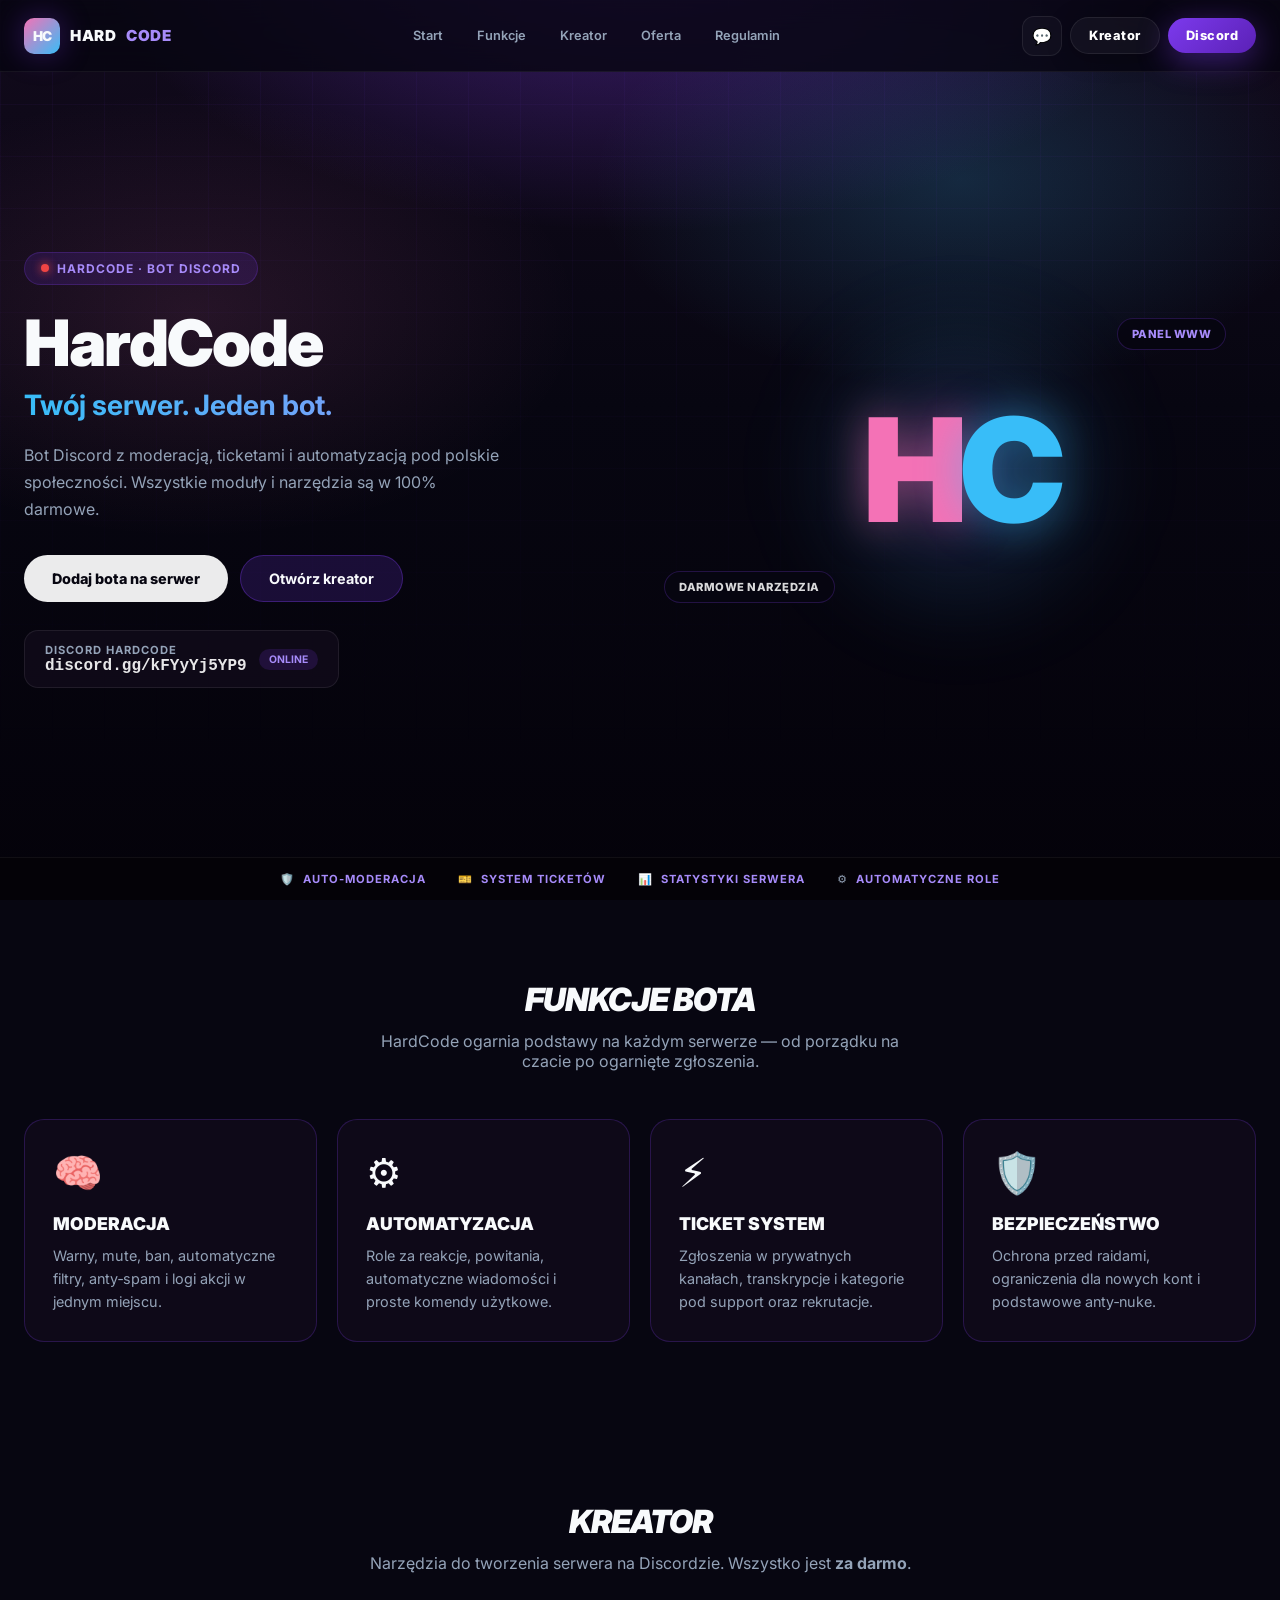
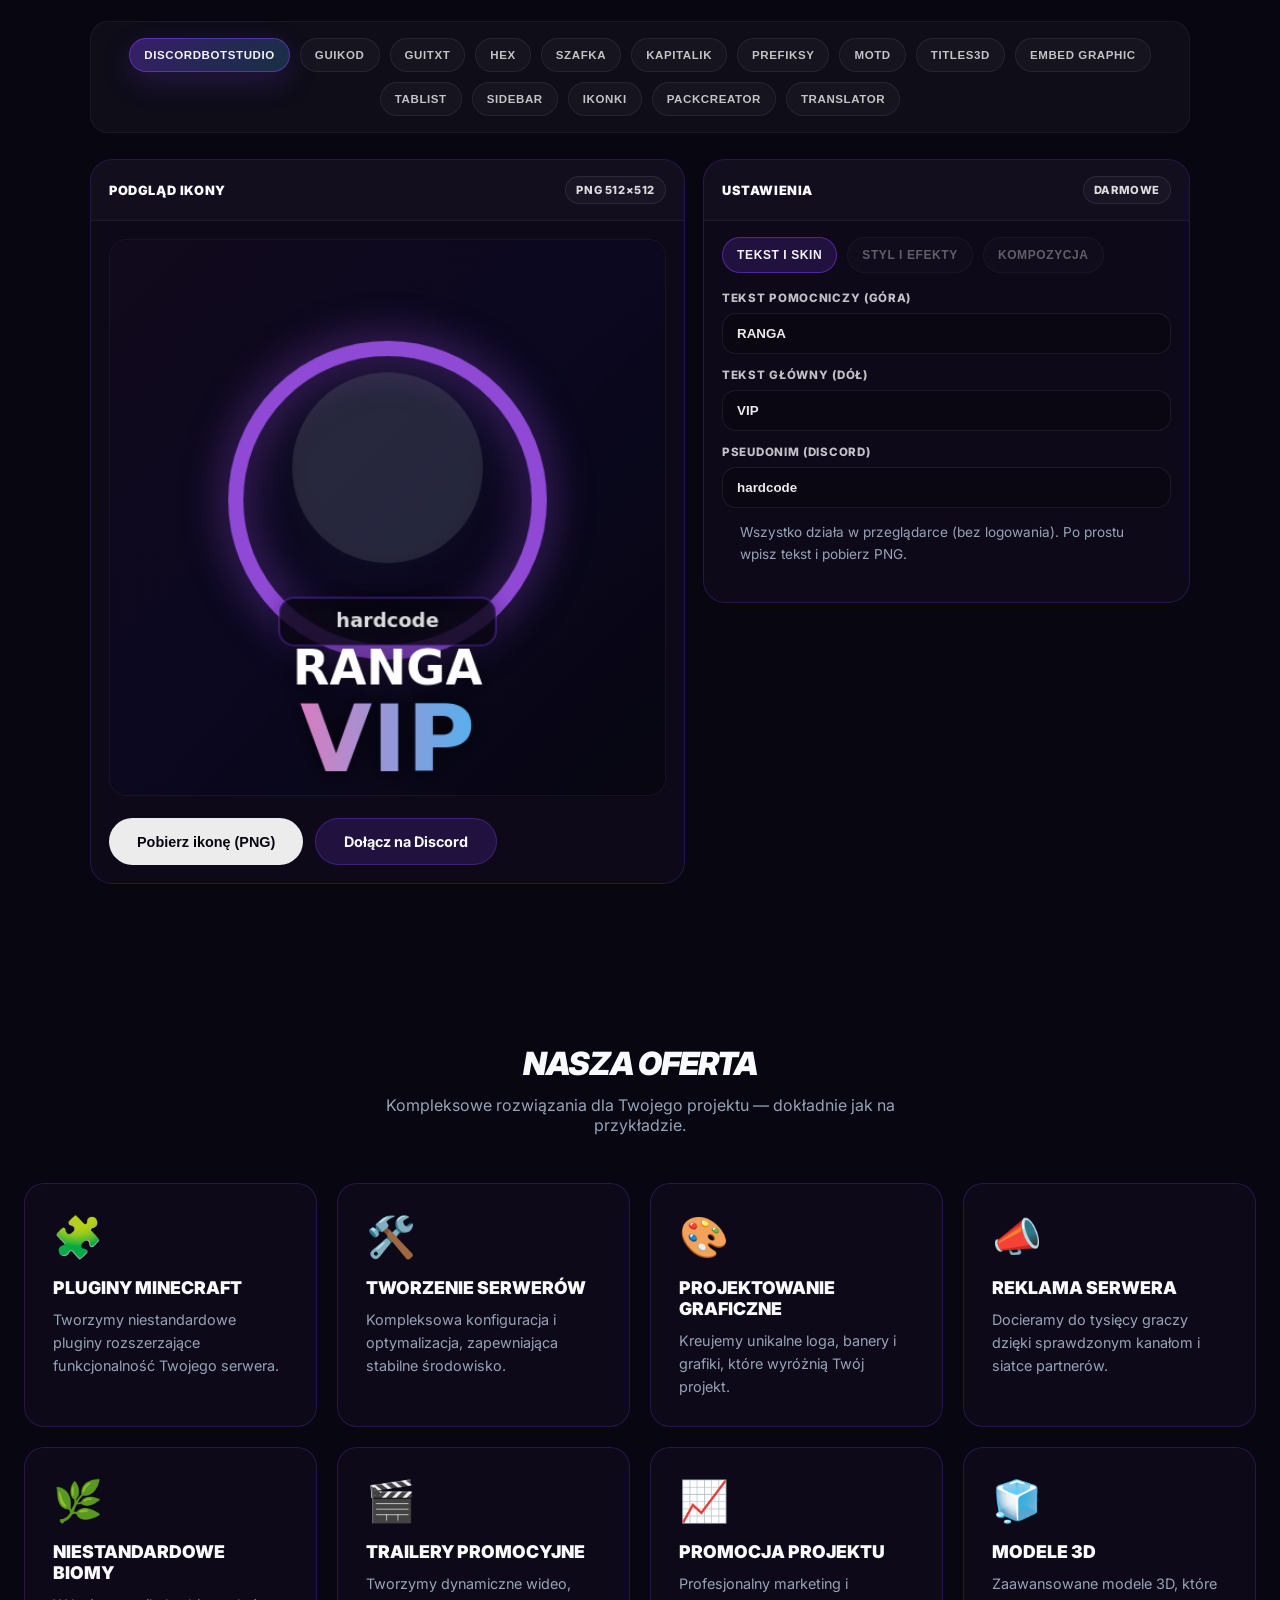
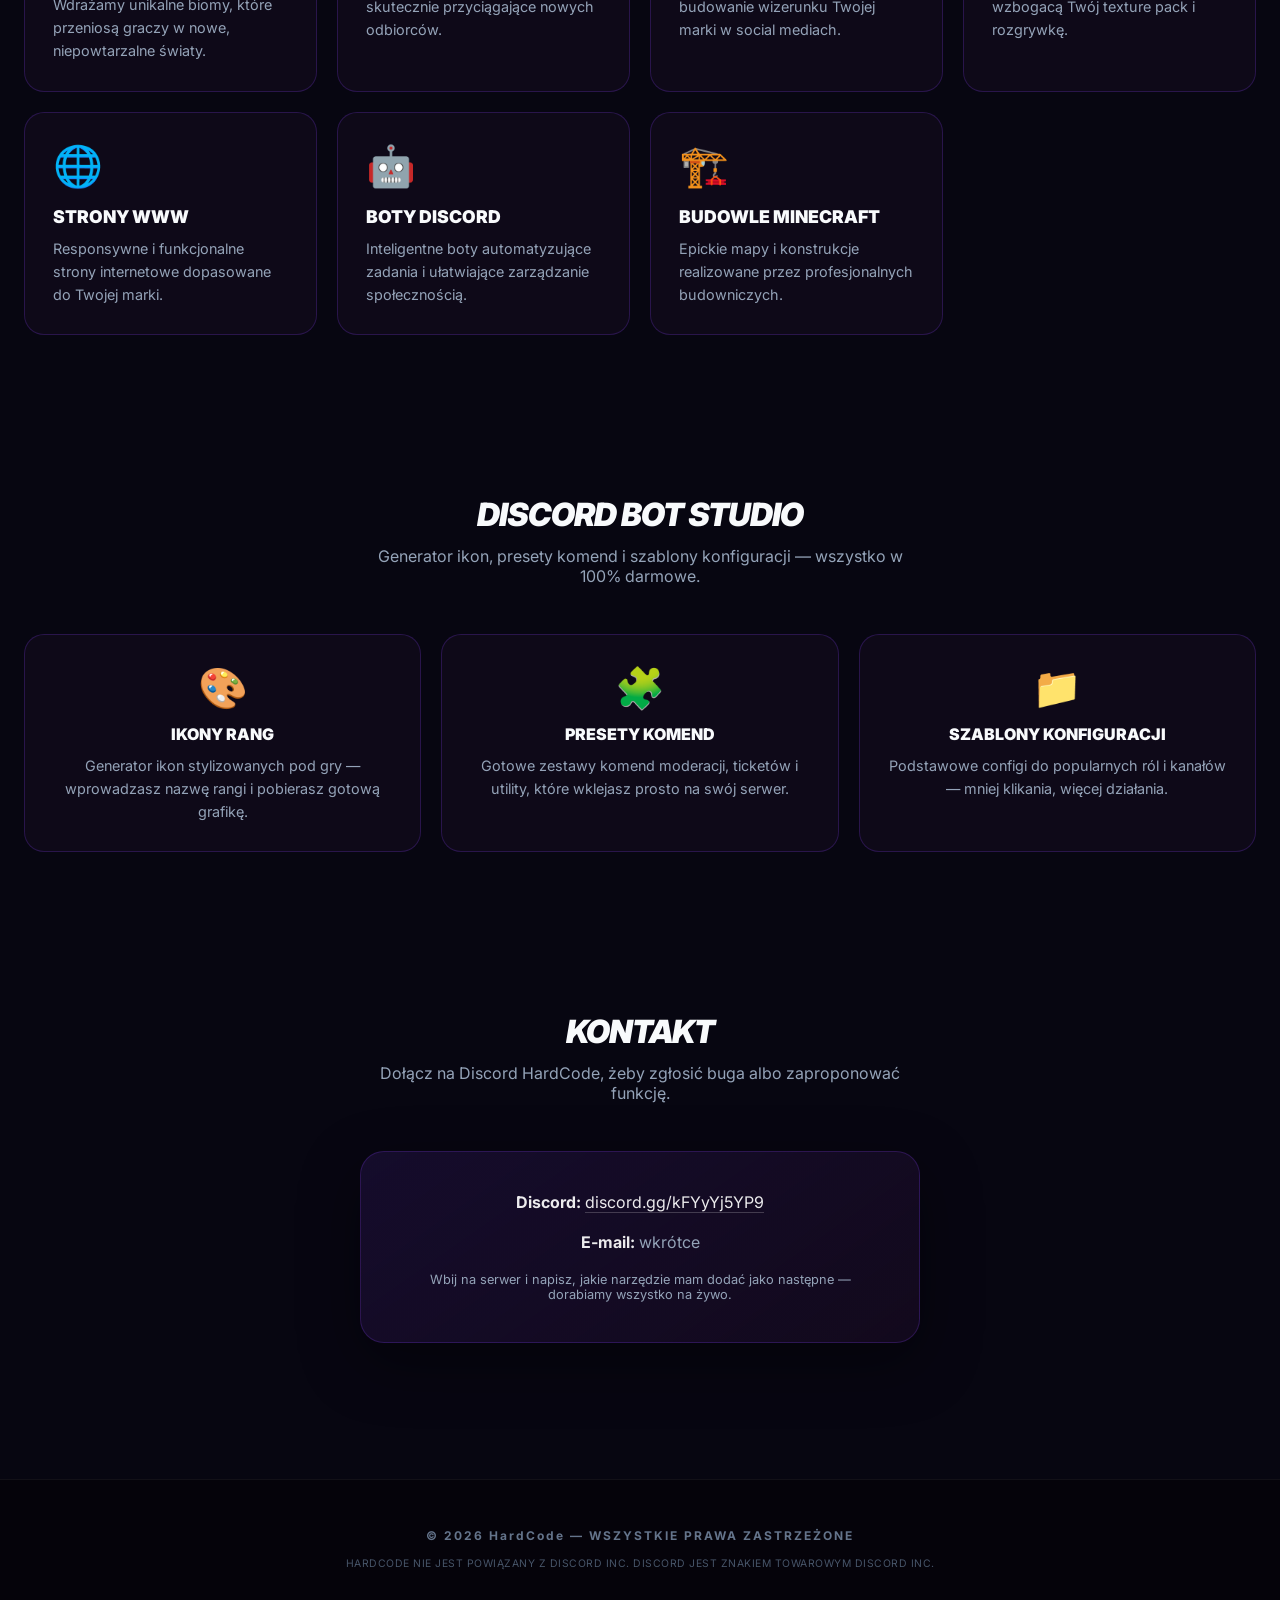
==== index.html @ 0b26b7ae "Kreator: wszystkie narzedzia za darmo Co-authored-by: Cursor <cursoragent@cursor.com>" ====
<!DOCTYPE html>
<html lang="pl">
<head>
    <meta charset="UTF-8">
    <meta name="viewport" content="width=device-width, initial-scale=1.0">
    <title>HardCode — Kreator narzędzi</title>
    <meta name="description" content="HardCode — darmowy kreator narzędzi i bot Discord. Wszystko za darmo.">
    <link href="https://fonts.googleapis.com/css2?family=Inter:wght@400;600;700;800;900&display=swap" rel="stylesheet">
    <link rel="stylesheet" href="style.css">
</head>
<body>

    <div class="bg-grid" aria-hidden="true"></div>

    <nav class="navbar">
        <div class="navbar-inner">
            <a href="index.html" class="nav-brand">
                <span class="nav-brand-icon">HC</span>
                HARD<span class="brand-accent">CODE</span>
            </a>
            <div class="nav-links">
                <a href="#start">Start</a>
                <a href="#o-nas">Funkcje</a>
                <a href="#oferta">Kreator</a>
                <a href="#nasza-oferta">Oferta</a>
                <a href="regulamin.html">Regulamin</a>
            </div>
            <div class="nav-actions">
                <a href="https://discord.gg/kFYyYj5YP9" target="_blank" rel="noopener" class="btn-icon" title="Discord" aria-label="Discord">💬</a>
                <a href="#oferta" class="btn-shop">Kreator</a>
                <a href="https://discord.gg/kFYyYj5YP9" target="_blank" rel="noopener" class="btn-shop btn-shop-solid">Discord</a>
            </div>
        </div>
    </nav>

    <section class="hero" id="start">
        <div class="hero-inner">
            <div class="hero-content">
                <div class="hero-badge">
                    <span class="hero-badge-dot"></span>
                    HardCode · Bot Discord
                </div>
                <h1 class="hero-title">HardCode</h1>
                <p class="hero-subtitle">Twój serwer. Jeden bot.</p>
                <p class="hero-desc">
                    Bot Discord z moderacją, ticketami i automatyzacją pod polskie społeczności.
                    Wszystkie moduły i narzędzia są w 100% darmowe.
                </p>
                <div class="hero-buttons">
                    <a href="https://discord.gg/kFYyYj5YP9" target="_blank" rel="noopener" class="btn-primary">Dodaj bota na serwer</a>
                    <a href="#oferta" class="btn-secondary">Otwórz kreator</a>
                </div>
                <div class="ip-box" role="note">
                    <div>
                        <div class="ip-label">Discord HardCode</div>
                        <div class="ip-value">discord.gg/kFYyYj5YP9</div>
                    </div>
                    <span class="ip-soon">Online</span>
                </div>
            </div>

            <div class="hero-visual" aria-hidden="true">
                <div class="hero-glow"></div>
                <div class="hero-logo-3d">
                    <span class="letter-p">H</span><span class="letter-m">C</span>
                </div>
                <span class="floating-badge top-right">Panel WWW</span>
                <span class="floating-badge bottom-left">Darmowe narzędzia</span>
            </div>
        </div>
    </section>

    <div class="ticker-bar">
        <div class="ticker-item">🛡️ <span>Auto‑moderacja</span></div>
        <div class="ticker-item">🎫 <span>System ticketów</span></div>
        <div class="ticker-item">📊 <span>Statystyki serwera</span></div>
        <div class="ticker-item">⚙️ <span>Automatyczne role</span></div>
    </div>

    <section class="section" id="o-nas">
        <div class="section-header">
            <h2>Funkcje bota</h2>
            <p>HardCode ogarnia podstawy na każdym serwerze — od porządku na czacie po ogarnięte zgłoszenia.</p>
        </div>
        <div class="about-grid">
            <div class="about-card">
                <span class="icon">🧠</span>
                <h3>Moderacja</h3>
                <p>Warny, mute, ban, automatyczne filtry, anty‑spam i logi akcji w jednym miejscu.</p>
            </div>
            <div class="about-card">
                <span class="icon">⚙️</span>
                <h3>Automatyzacja</h3>
                <p>Role za reakcje, powitania, automatyczne wiadomości i proste komendy użytkowe.</p>
            </div>
            <div class="about-card">
                <span class="icon">⚡</span>
                <h3>Ticket system</h3>
                <p>Zgłoszenia w prywatnych kanałach, transkrypcje i kategorie pod support oraz rekrutacje.</p>
            </div>
            <div class="about-card">
                <span class="icon">🛡️</span>
                <h3>Bezpieczeństwo</h3>
                <p>Ochrona przed raidami, ograniczenia dla nowych kont i podstawowe anty‑nuke.</p>
            </div>
        </div>
    </section>

    <section class="section" id="oferta">
        <div class="section-header">
            <h2>Kreator</h2>
            <p>Narzędzia do tworzenia serwera na Discordzie. Wszystko jest <strong>za darmo</strong>.</p>
        </div>

        <div class="tool-toolbar" aria-label="Nawigacja narzędzi">
            <button class="tool-pill tool-pill-active" type="button" data-tool="discordbotstudio">DiscordBotStudio</button>
            <button class="tool-pill" type="button" data-tool="guikod">GUIKOD</button>
            <button class="tool-pill" type="button" data-tool="guitxt">GUITXT</button>
            <button class="tool-pill" type="button" data-tool="hex">HEX</button>
            <button class="tool-pill" type="button" data-tool="szafka">SZAFKA</button>
            <button class="tool-pill" type="button" data-tool="kapitalik">KAPITALIK</button>
            <button class="tool-pill" type="button" data-tool="prefiksy">PREFIKSY</button>
            <button class="tool-pill" type="button" data-tool="motd">MOTD</button>
            <button class="tool-pill" type="button" data-tool="titles3d">TITLES3D</button>
            <button class="tool-pill" type="button" data-tool="embed">EMBED GRAPHIC</button>
            <button class="tool-pill" type="button" data-tool="tablist">TABLIST</button>
            <button class="tool-pill" type="button" data-tool="sidebar">SIDEBAR</button>
            <button class="tool-pill" type="button" data-tool="ikonki">IKONKI</button>
            <button class="tool-pill" type="button" data-tool="packcreator">PACKCREATOR</button>
            <button class="tool-pill" type="button" data-tool="translator">TRANSLATOR</button>
        </div>

        <div class="tool-workspace" id="kreator">
            <div class="tool-view tool-view-active" data-tool-view="discordbotstudio">
                <section class="tool-shell">
                    <div class="tool-panel tool-preview">
                        <div class="tool-panel-head">
                            <div class="tool-panel-title">Podgląd ikony</div>
                            <div class="tool-badge">PNG 512×512</div>
                        </div>
                        <div class="tool-canvas-wrap">
                            <canvas id="iconCanvas" width="512" height="512" class="tool-canvas"></canvas>
                        </div>
                        <div class="tool-actions">
                            <button class="btn-primary tool-btn" id="downloadBtn" type="button">Pobierz ikonę (PNG)</button>
                            <a class="btn-secondary tool-btn" href="https://discord.gg/kFYyYj5YP9" target="_blank" rel="noopener">Dołącz na Discord</a>
                        </div>
                    </div>

                    <div class="tool-panel tool-form">
                        <div class="tool-panel-head">
                            <div class="tool-panel-title">Ustawienia</div>
                            <div class="tool-badge">Darmowe</div>
                        </div>

                        <div class="tool-tabs" role="tablist" aria-label="Tryby generatora">
                            <button class="tool-tab tool-tab-active" type="button">Tekst i skin</button>
                            <button class="tool-tab" type="button" disabled>Styl i efekty</button>
                            <button class="tool-tab" type="button" disabled>Kompozycja</button>
                        </div>

                        <div class="tool-fields">
                            <label class="tool-field">
                                <span class="tool-label">Tekst pomocniczy (góra)</span>
                                <input id="topText" class="tool-input" value="RANGA" maxlength="18">
                            </label>
                            <label class="tool-field">
                                <span class="tool-label">Tekst główny (dół)</span>
                                <input id="bottomText" class="tool-input" value="VIP" maxlength="18">
                            </label>
                            <label class="tool-field">
                                <span class="tool-label">Pseudonim (Discord)</span>
                                <input id="nickname" class="tool-input" value="hardcode" maxlength="20">
                            </label>
                            <div class="tool-hint">
                                Wszystko działa w przeglądarce (bez logowania). Po prostu wpisz tekst i pobierz PNG.
                            </div>
                        </div>
                    </div>
                </section>
            </div>

            <div class="tool-view" data-tool-view="translator">
                <section class="tool-shell tool-shell-wide">
                    <div class="tool-panel tool-form">
                        <div class="tool-panel-head">
                            <div class="tool-panel-title">Oryginał</div>
                            <div class="tool-badge">YAML/JSON/TXT</div>
                        </div>

                        <div class="tool-tabs" role="tablist" aria-label="Język oryginału">
                            <button class="tool-tab tool-tab-active" id="langPL" type="button">PL</button>
                            <button class="tool-tab" id="langEN" type="button">EN</button>
                        </div>

                        <textarea id="source" class="tool-textarea" spellcheck="false" placeholder="Wklej config / wiadomość..."></textarea>
                        <div class="tool-actions tool-actions-slim">
                            <button class="btn-primary tool-btn" id="translateBtn" type="button">Przetłumacz</button>
                            <button class="btn-secondary tool-btn" id="copyBtn" type="button">Kopiuj wynik</button>
                        </div>
                        <div class="tool-hint">
                            Translator działa offline (bez API) i nie rusza tokenów typu <code>{user}</code> oraz kodów <code>&amp;6</code>.
                        </div>
                    </div>

                    <div class="tool-panel tool-preview">
                        <div class="tool-panel-head">
                            <div class="tool-panel-title">Wynik</div>
                            <div class="tool-badge">Po polsku</div>
                        </div>
                        <textarea id="result" class="tool-textarea" spellcheck="false" placeholder="Tu pojawi się wynik..." readonly></textarea>
                    </div>
                </section>
            </div>

            <div class="tool-view" data-tool-view="guikod">
                <section class="tool-shell tool-shell-wide">
                    <div class="tool-panel tool-form">
                        <div class="tool-panel-head">
                            <div class="tool-panel-title">Generator embed (JSON)</div>
                            <div class="tool-badge">Darmowe</div>
                        </div>
                        <div class="tool-fields">
                            <label class="tool-field">
                                <span class="tool-label">Tytuł</span>
                                <input id="embedTitle" class="tool-input" value="HardCode — ogłoszenie" maxlength="80">
                            </label>
                            <label class="tool-field">
                                <span class="tool-label">Opis</span>
                                <input id="embedDesc" class="tool-input" value="Witaj! Skorzystaj z kreatora narzędzi na stronie." maxlength="150">
                            </label>
                            <label class="tool-field">
                                <span class="tool-label">Kolor (HEX)</span>
                                <input id="embedColor" class="tool-input" value="#7c3aed" maxlength="9">
                            </label>
                            <label class="tool-field">
                                <span class="tool-label">Tekst przycisku</span>
                                <input id="embedBtnText" class="tool-input" value="Dołącz na Discord" maxlength="40">
                            </label>
                            <label class="tool-field">
                                <span class="tool-label">Link przycisku</span>
                                <input id="embedBtnUrl" class="tool-input" value="https://discord.gg/kFYyYj5YP9" maxlength="200">
                            </label>
                        </div>
                        <div class="tool-actions tool-actions-slim">
                            <button class="btn-primary tool-btn" id="embedCopyBtn" type="button">Kopiuj JSON</button>
                            <button class="btn-secondary tool-btn" id="embedResetBtn" type="button">Reset</button>
                        </div>
                        <div class="tool-hint">Gotowy JSON pod webhook / bota. Możesz wkleić i edytować w swoim projekcie.</div>
                    </div>

                    <div class="tool-panel tool-preview">
                        <div class="tool-panel-head">
                            <div class="tool-panel-title">Podgląd JSON</div>
                            <div class="tool-badge">Discord</div>
                        </div>
                        <textarea id="embedOut" class="tool-textarea" spellcheck="false" readonly></textarea>
                    </div>
                </section>
            </div>

            <div class="tool-view" data-tool-view="guitxt">
                <section class="tool-shell tool-shell-wide">
                    <div class="tool-panel tool-form">
                        <div class="tool-panel-head">
                            <div class="tool-panel-title">Szablony tekstów</div>
                            <div class="tool-badge">Darmowe</div>
                        </div>
                        <div class="tool-fields">
                            <label class="tool-field">
                                <span class="tool-label">Szablon</span>
                                <select id="txtTemplate" class="tool-input">
                                    <option value="welcome">Powitanie</option>
                                    <option value="rules">Regulamin (krótki)</option>
                                    <option value="recruit">Rekrutacja</option>
                                    <option value="ticket">Ticket panel</option>
                                    <option value="announce">Ogłoszenie</option>
                                </select>
                            </label>
                            <label class="tool-field">
                                <span class="tool-label">Nazwa serwera</span>
                                <input id="txtServer" class="tool-input" value="HardCode" maxlength="40">
                            </label>
                            <label class="tool-field">
                                <span class="tool-label">Link Discord</span>
                                <input id="txtDiscord" class="tool-input" value="https://discord.gg/kFYyYj5YP9" maxlength="200">
                            </label>
                        </div>
                        <div class="tool-actions tool-actions-slim">
                            <button class="btn-primary tool-btn" id="txtCopyBtn" type="button">Kopiuj tekst</button>
                            <button class="btn-secondary tool-btn" id="txtRegenerateBtn" type="button">Generuj</button>
                        </div>
                        <div class="tool-hint">Wstawki: <code>{user}</code>, <code>{server}</code>, <code>{discord}</code>.</div>
                    </div>

                    <div class="tool-panel tool-preview">
                        <div class="tool-panel-head">
                            <div class="tool-panel-title">Wynik</div>
                            <div class="tool-badge">TXT</div>
                        </div>
                        <textarea id="txtOut" class="tool-textarea" spellcheck="false"></textarea>
                    </div>
                </section>
            </div>

            <div class="tool-view" data-tool-view="hex">
                <section class="tool-shell tool-shell-wide">
                    <div class="tool-panel tool-form">
                        <div class="tool-panel-head">
                            <div class="tool-panel-title">Gradient / HEX</div>
                            <div class="tool-badge">Darmowe</div>
                        </div>
                        <div class="tool-fields">
                            <label class="tool-field">
                                <span class="tool-label">Kolor 1</span>
                                <input id="hexC1" class="tool-input" type="color" value="#7c3aed">
                            </label>
                            <label class="tool-field">
                                <span class="tool-label">Kolor 2</span>
                                <input id="hexC2" class="tool-input" type="color" value="#38bdf8">
                            </label>
                            <label class="tool-field">
                                <span class="tool-label">Kierunek</span>
                                <select id="hexDir" class="tool-input">
                                    <option value="90deg">90deg</option>
                                    <option value="45deg">45deg</option>
                                    <option value="135deg">135deg</option>
                                    <option value="180deg">180deg</option>
                                </select>
                            </label>
                        </div>
                        <div class="tool-actions tool-actions-slim">
                            <button class="btn-primary tool-btn" id="hexCopyBtn" type="button">Kopiuj CSS</button>
                            <button class="btn-secondary tool-btn" id="hexRandomBtn" type="button">Losuj</button>
                        </div>
                        <div class="tool-hint">Dostajesz gotowy <code>linear-gradient(...)</code> do embedów / UI.</div>
                    </div>

                    <div class="tool-panel tool-preview">
                        <div class="tool-panel-head">
                            <div class="tool-panel-title">Podgląd</div>
                            <div class="tool-badge">Preview</div>
                        </div>
                        <div class="hex-preview" id="hexPreview"></div>
                        <textarea id="hexOut" class="tool-textarea" spellcheck="false" readonly></textarea>
                    </div>
                </section>
            </div>

            <div class="tool-view" data-tool-view="szafka">
                <section class="tool-shell tool-shell-wide">
                    <div class="tool-panel tool-form">
                        <div class="tool-panel-head">
                            <div class="tool-panel-title">Szafka (notatki)</div>
                            <div class="tool-badge">Darmowe</div>
                        </div>
                        <div class="tool-fields">
                            <label class="tool-field">
                                <span class="tool-label">Tytuł</span>
                                <input id="lockerTitle" class="tool-input" value="Notatka" maxlength="40">
                            </label>
                        </div>
                        <textarea id="lockerBody" class="tool-textarea" spellcheck="false" placeholder="Wpisz notatkę..."></textarea>
                        <div class="tool-actions tool-actions-slim">
                            <button class="btn-primary tool-btn" id="lockerSaveBtn" type="button">Zapisz</button>
                            <button class="btn-secondary tool-btn" id="lockerClearBtn" type="button">Wyczyść</button>
                        </div>
                        <div class="tool-hint">Zapis jest lokalnie w przeglądarce (localStorage).</div>
                    </div>

                    <div class="tool-panel tool-preview">
                        <div class="tool-panel-head">
                            <div class="tool-panel-title">Twoje notatki</div>
                            <div class="tool-badge">Lista</div>
                        </div>
                        <div class="locker-list" id="lockerList"></div>
                        <div class="tool-actions tool-actions-slim">
                            <button class="btn-secondary tool-btn" id="lockerDeleteAllBtn" type="button">Usuń wszystko</button>
                        </div>
                    </div>
                </section>
            </div>

            <div class="tool-view" data-tool-view="kapitalik">
                <section class="tool-shell tool-shell-wide">
                    <div class="tool-panel tool-form">
                        <div class="tool-panel-head">
                            <div class="tool-panel-title">Kapitalik</div>
                            <div class="tool-badge">Darmowe</div>
                        </div>
                        <textarea id="capsIn" class="tool-textarea" spellcheck="false" placeholder="Wklej tekst..."></textarea>
                        <div class="tool-actions tool-actions-slim">
                            <button class="btn-primary tool-btn" data-caps="upper" type="button">UPPERCASE</button>
                            <button class="btn-secondary tool-btn" data-caps="lower" type="button">lowercase</button>
                            <button class="btn-secondary tool-btn" data-caps="title" type="button">Title Case</button>
                            <button class="btn-secondary tool-btn" data-caps="alt" type="button">aLtErNaTe</button>
                        </div>
                    </div>
                    <div class="tool-panel tool-preview">
                        <div class="tool-panel-head">
                            <div class="tool-panel-title">Wynik</div>
                            <div class="tool-badge">TXT</div>
                        </div>
                        <textarea id="capsOut" class="tool-textarea" spellcheck="false"></textarea>
                        <div class="tool-actions tool-actions-slim">
                            <button class="btn-primary tool-btn" id="capsCopyBtn" type="button">Kopiuj</button>
                            <button class="btn-secondary tool-btn" id="capsClearBtn" type="button">Wyczyść</button>
                        </div>
                    </div>
                </section>
            </div>

            <div class="tool-view" data-tool-view="prefiksy">
                <section class="tool-shell tool-shell-wide">
                    <div class="tool-panel tool-form">
                        <div class="tool-panel-head">
                            <div class="tool-panel-title">Prefiksy (Discord)</div>
                            <div class="tool-badge">Darmowe</div>
                        </div>
                        <div class="tool-fields">
                            <label class="tool-field">
                                <span class="tool-label">Tag</span>
                                <input id="prefixTag" class="tool-input" value="VIP" maxlength="12">
                            </label>
                            <label class="tool-field">
                                <span class="tool-label">Nazwa</span>
                                <input id="prefixName" class="tool-input" value="użytkownik" maxlength="20">
                            </label>
                            <label class="tool-field">
                                <span class="tool-label">Separator</span>
                                <select id="prefixSep" class="tool-input">
                                    <option value=":">:</option>
                                    <option value="»">»</option>
                                    <option value="-">-</option>
                                </select>
                            </label>
                            <label class="tool-field">
                                <span class="tool-label">Kolor tagu</span>
                                <select id="prefixColor" class="tool-input">
                                    <option value="🟣">🟣</option>
                                    <option value="🔵">🔵</option>
                                    <option value="🟢">🟢</option>
                                    <option value="🟡">🟡</option>
                                    <option value="🔴">🔴</option>
                                </select>
                            </label>
                        </div>
                        <div class="tool-actions tool-actions-slim">
                            <button class="btn-primary tool-btn" id="prefixCopyBtn" type="button">Kopiuj</button>
                            <button class="btn-secondary tool-btn" id="prefixGenBtn" type="button">Generuj</button>
                        </div>
                        <div class="tool-hint">To jest format tekstowy do opisów / przykładów (Discord nie ma “prefixów czatu” jak MC).</div>
                    </div>
                    <div class="tool-panel tool-preview">
                        <div class="tool-panel-head">
                            <div class="tool-panel-title">Podgląd</div>
                            <div class="tool-badge">Preview</div>
                        </div>
                        <div class="prefix-preview" id="prefixPreview"></div>
                        <textarea id="prefixOut" class="tool-textarea" spellcheck="false"></textarea>
                    </div>
                </section>
            </div>

            <div class="tool-view" data-tool-view="motd">
                <section class="tool-shell tool-shell-wide">
                    <div class="tool-panel tool-form">
                        <div class="tool-panel-head">
                            <div class="tool-panel-title">Generator MOTD (Discord)</div>
                            <div class="tool-badge">Darmowe</div>
                        </div>
                        <div class="tool-fields">
                            <label class="tool-field">
                                <span class="tool-label">Nagłówek</span>
                                <input id="motdTitle" class="tool-input" value="Witamy na {server}!" maxlength="80">
                            </label>
                            <label class="tool-field">
                                <span class="tool-label">Treść</span>
                                <input id="motdBody" class="tool-input" value="Kliknij 🎫 aby otworzyć ticket. Miłej zabawy!" maxlength="120">
                            </label>
                        </div>
                        <div class="tool-actions tool-actions-slim">
                            <button class="btn-primary tool-btn" id="motdGenBtn" type="button">Generuj</button>
                            <button class="btn-secondary tool-btn" id="motdCopyBtn" type="button">Kopiuj</button>
                        </div>
                        <div class="tool-hint">Wstawki: <code>{server}</code> i <code>{discord}</code>.</div>
                    </div>
                    <div class="tool-panel tool-preview">
                        <div class="tool-panel-head">
                            <div class="tool-panel-title">Wynik</div>
                            <div class="tool-badge">TXT</div>
                        </div>
                        <textarea id="motdOut" class="tool-textarea" spellcheck="false"></textarea>
                    </div>
                </section>
            </div>

            <div class="tool-view" data-tool-view="titles3d">
                <section class="tool-shell tool-shell-wide">
                    <div class="tool-panel tool-form">
                        <div class="tool-panel-head">
                            <div class="tool-panel-title">Titles3D (stylizator)</div>
                            <div class="tool-badge">Darmowe</div>
                        </div>
                        <textarea id="t3dIn" class="tool-textarea" spellcheck="false" placeholder="Wpisz tekst..."></textarea>
                        <div class="tool-actions tool-actions-slim">
                            <button class="btn-primary tool-btn" data-t3d="bold" type="button">BOLD</button>
                            <button class="btn-secondary tool-btn" data-t3d="smallcaps" type="button">SmallCaps</button>
                            <button class="btn-secondary tool-btn" data-t3d="bubble" type="button">Bubble</button>
                            <button class="btn-secondary tool-btn" id="t3dCopyBtn" type="button">Kopiuj</button>
                        </div>
                    </div>
                    <div class="tool-panel tool-preview">
                        <div class="tool-panel-head">
                            <div class="tool-panel-title">Wynik</div>
                            <div class="tool-badge">TXT</div>
                        </div>
                        <textarea id="t3dOut" class="tool-textarea" spellcheck="false"></textarea>
                    </div>
                </section>
            </div>

            <div class="tool-view" data-tool-view="embed">
                <section class="tool-shell tool-shell-wide">
                    <div class="tool-panel tool-form">
                        <div class="tool-panel-head">
                            <div class="tool-panel-title">Embed Graphic (prosty)</div>
                            <div class="tool-badge">Darmowe</div>
                        </div>
                        <div class="tool-fields">
                            <label class="tool-field">
                                <span class="tool-label">Tytuł</span>
                                <input id="egTitle" class="tool-input" value="Informacja" maxlength="80">
                            </label>
                            <label class="tool-field">
                                <span class="tool-label">Opis</span>
                                <input id="egDesc" class="tool-input" value="Treść embeda..." maxlength="150">
                            </label>
                            <label class="tool-field">
                                <span class="tool-label">Kolor</span>
                                <input id="egColor" class="tool-input" type="color" value="#7c3aed">
                            </label>
                        </div>
                        <div class="tool-actions tool-actions-slim">
                            <button class="btn-primary tool-btn" id="egCopyBtn" type="button">Kopiuj JSON</button>
                            <button class="btn-secondary tool-btn" id="egGenBtn" type="button">Generuj</button>
                        </div>
                    </div>
                    <div class="tool-panel tool-preview">
                        <div class="tool-panel-head">
                            <div class="tool-panel-title">JSON</div>
                            <div class="tool-badge">Webhook</div>
                        </div>
                        <textarea id="egOut" class="tool-textarea" spellcheck="false" readonly></textarea>
                    </div>
                </section>
            </div>

            <div class="tool-view" data-tool-view="tablist">
                <section class="tool-shell tool-shell-wide">
                    <div class="tool-panel tool-form">
                        <div class="tool-panel-head">
                            <div class="tool-panel-title">Tablist (lista ról/sekcji)</div>
                            <div class="tool-badge">Darmowe</div>
                        </div>
                        <div class="tool-fields">
                            <label class="tool-field">
                                <span class="tool-label">Tytuł</span>
                                <input id="tabTitle" class="tool-input" value="Role na serwerze" maxlength="60">
                            </label>
                        </div>
                        <textarea id="tabItems" class="tool-textarea" spellcheck="false" placeholder="Jedna linia = jedna pozycja&#10;np. Właściciel&#10;Admin&#10;Moderator&#10;VIP"></textarea>
                        <div class="tool-actions tool-actions-slim">
                            <button class="btn-primary tool-btn" id="tabGenBtn" type="button">Generuj</button>
                            <button class="btn-secondary tool-btn" id="tabCopyBtn" type="button">Kopiuj</button>
                        </div>
                    </div>
                    <div class="tool-panel tool-preview">
                        <div class="tool-panel-head">
                            <div class="tool-panel-title">Wynik</div>
                            <div class="tool-badge">TXT</div>
                        </div>
                        <textarea id="tabOut" class="tool-textarea" spellcheck="false"></textarea>
                    </div>
                </section>
            </div>

            <div class="tool-view" data-tool-view="sidebar">
                <section class="tool-shell tool-shell-wide">
                    <div class="tool-panel tool-form">
                        <div class="tool-panel-head">
                            <div class="tool-panel-title">Sidebar (układ kanałów)</div>
                            <div class="tool-badge">Darmowe</div>
                        </div>
                        <textarea id="sbIn" class="tool-textarea" spellcheck="false" placeholder="Wpisz kategorie i kanały w formacie:&#10;# Informacje&#10;- regulamin&#10;- ogłoszenia&#10;# Support&#10;- ticket"></textarea>
                        <div class="tool-actions tool-actions-slim">
                            <button class="btn-primary tool-btn" id="sbGenBtn" type="button">Generuj</button>
                            <button class="btn-secondary tool-btn" id="sbCopyBtn" type="button">Kopiuj</button>
                        </div>
                    </div>
                    <div class="tool-panel tool-preview">
                        <div class="tool-panel-head">
                            <div class="tool-panel-title">Wynik</div>
                            <div class="tool-badge">TXT</div>
                        </div>
                        <textarea id="sbOut" class="tool-textarea" spellcheck="false"></textarea>
                    </div>
                </section>
            </div>

            <div class="tool-view" data-tool-view="ikonki">
                <section class="tool-shell tool-shell-wide">
                    <div class="tool-panel tool-form">
                        <div class="tool-panel-head">
                            <div class="tool-panel-title">Ikonki (prosty generator)</div>
                            <div class="tool-badge">Darmowe</div>
                        </div>
                        <div class="tool-fields">
                            <label class="tool-field">
                                <span class="tool-label">Litera</span>
                                <input id="icoLetter" class="tool-input" value="S" maxlength="2">
                            </label>
                            <label class="tool-field">
                                <span class="tool-label">Kolor tła</span>
                                <input id="icoBg" class="tool-input" type="color" value="#7c3aed">
                            </label>
                            <label class="tool-field">
                                <span class="tool-label">Kolor litery</span>
                                <input id="icoFg" class="tool-input" type="color" value="#ffffff">
                            </label>
                            <label class="tool-field">
                                <span class="tool-label">Kształt</span>
                                <select id="icoShape" class="tool-input">
                                    <option value="hex">Sześciokąt</option>
                                    <option value="circle">Koło</option>
                                    <option value="square">Kwadrat</option>
                                </select>
                            </label>
                        </div>
                        <div class="tool-actions tool-actions-slim">
                            <button class="btn-primary tool-btn" id="icoDlBtn" type="button">Pobierz PNG</button>
                            <button class="btn-secondary tool-btn" id="icoRedrawBtn" type="button">Odśwież</button>
                        </div>
                    </div>
                    <div class="tool-panel tool-preview">
                        <div class="tool-panel-head">
                            <div class="tool-panel-title">Podgląd</div>
                            <div class="tool-badge">PNG 512×512</div>
                        </div>
                        <div class="tool-canvas-wrap">
                            <canvas id="icoCanvas" width="512" height="512" class="tool-canvas"></canvas>
                        </div>
                    </div>
                </section>
            </div>

            <div class="tool-view" data-tool-view="packcreator">
                <section class="tool-shell tool-shell-wide">
                    <div class="tool-panel tool-form">
                        <div class="tool-panel-head">
                            <div class="tool-panel-title">PackCreator (export JSON)</div>
                            <div class="tool-badge">Darmowe</div>
                        </div>
                        <div class="tool-fields">
                            <label class="tool-field">
                                <span class="tool-label">Nazwa paczki</span>
                                <input id="packName" class="tool-input" value="HardCode Pack" maxlength="40">
                            </label>
                            <label class="tool-field">
                                <span class="tool-label">Opis</span>
                                <input id="packDesc" class="tool-input" value="Zestaw ustawień i szablonów z kreatora." maxlength="120">
                            </label>
                        </div>
                        <div class="tool-actions tool-actions-slim">
                            <button class="btn-primary tool-btn" id="packDlBtn" type="button">Pobierz .json</button>
                            <button class="btn-secondary tool-btn" id="packGenBtn" type="button">Generuj</button>
                        </div>
                        <div class="tool-hint">To prosta paczka z Twoimi ustawieniami z tej strony (do importu/backupów).</div>
                    </div>
                    <div class="tool-panel tool-preview">
                        <div class="tool-panel-head">
                            <div class="tool-panel-title">Zawartość</div>
                            <div class="tool-badge">JSON</div>
                        </div>
                        <textarea id="packOut" class="tool-textarea" spellcheck="false" readonly></textarea>
                    </div>
                </section>
            </div>
        </div>
    </section>

    <section class="section" id="nasza-oferta">
        <div class="section-header">
            <h2>Nasza oferta</h2>
            <p>Kompleksowe rozwiązania dla Twojego projektu — dokładnie jak na przykładzie.</p>
        </div>
        <div class="about-grid">
            <div class="about-card">
                <span class="icon">🧩</span>
                <h3>Pluginy Minecraft</h3>
                <p>Tworzymy niestandardowe pluginy rozszerzające funkcjonalność Twojego serwera.</p>
            </div>
            <div class="about-card">
                <span class="icon">🛠️</span>
                <h3>Tworzenie Serwerów</h3>
                <p>Kompleksowa konfiguracja i optymalizacja, zapewniająca stabilne środowisko.</p>
            </div>
            <div class="about-card">
                <span class="icon">🎨</span>
                <h3>Projektowanie Graficzne</h3>
                <p>Kreujemy unikalne loga, banery i grafiki, które wyróżnią Twój projekt.</p>
            </div>
            <div class="about-card">
                <span class="icon">📣</span>
                <h3>Reklama Serwera</h3>
                <p>Docieramy do tysięcy graczy dzięki sprawdzonym kanałom i siatce partnerów.</p>
            </div>
            <div class="about-card">
                <span class="icon">🌿</span>
                <h3>Niestandardowe Biomy</h3>
                <p>Wdrażamy unikalne biomy, które przeniosą graczy w nowe, niepowtarzalne światy.</p>
            </div>
            <div class="about-card">
                <span class="icon">🎬</span>
                <h3>Trailery Promocyjne</h3>
                <p>Tworzymy dynamiczne wideo, skutecznie przyciągające nowych odbiorców.</p>
            </div>
            <div class="about-card">
                <span class="icon">📈</span>
                <h3>Promocja Projektu</h3>
                <p>Profesjonalny marketing i budowanie wizerunku Twojej marki w social mediach.</p>
            </div>
            <div class="about-card">
                <span class="icon">🧊</span>
                <h3>Modele 3D</h3>
                <p>Zaawansowane modele 3D, które wzbogacą Twój texture pack i rozgrywkę.</p>
            </div>
            <div class="about-card">
                <span class="icon">🌐</span>
                <h3>Strony WWW</h3>
                <p>Responsywne i funkcjonalne strony internetowe dopasowane do Twojej marki.</p>
            </div>
            <div class="about-card">
                <span class="icon">🤖</span>
                <h3>Boty Discord</h3>
                <p>Inteligentne boty automatyzujące zadania i ułatwiające zarządzanie społecznością.</p>
            </div>
            <div class="about-card">
                <span class="icon">🏗️</span>
                <h3>Budowle Minecraft</h3>
                <p>Epickie mapy i konstrukcje realizowane przez profesjonalnych budowniczych.</p>
            </div>
        </div>
    </section>

    <section class="section" id="studio">
        <div class="section-header">
            <h2>Discord Bot Studio</h2>
            <p>Generator ikon, presety komend i szablony konfiguracji — wszystko w 100% darmowe.</p>
        </div>
        <div class="features">
            <div class="feature-card">
                <span class="icon">🎨</span>
                <h3>Ikony rang</h3>
                <p>Generator ikon stylizowanych pod gry — wprowadzasz nazwę rangi i pobierasz gotową grafikę.</p>
            </div>
            <div class="feature-card">
                <span class="icon">🧩</span>
                <h3>Presety komend</h3>
                <p>Gotowe zestawy komend moderacji, ticketów i utility, które wklejasz prosto na swój serwer.</p>
            </div>
            <div class="feature-card">
                <span class="icon">📁</span>
                <h3>Szablony konfiguracji</h3>
                <p>Podstawowe configi do popularnych ról i kanałów — mniej klikania, więcej działania.</p>
            </div>
        </div>
    </section>

    <section class="section" id="kontakt">
        <div class="section-header">
            <h2>Kontakt</h2>
            <p>Dołącz na Discord HardCode, żeby zgłosić buga albo zaproponować funkcję.</p>
        </div>
        <div class="tipply-box">
            <p><strong>Discord:</strong> <a href="https://discord.gg/kFYyYj5YP9" target="_blank" rel="noopener">discord.gg/kFYyYj5YP9</a></p>
            <p><strong>E-mail:</strong> wkrótce</p>
            <p class="tipply-hint">Wbij na serwer i napisz, jakie narzędzie mam dodać jako następne — dorabiamy wszystko na żywo.</p>
        </div>
    </section>

    <footer class="footer">
        <p class="copyright">&copy; 2026 HardCode — WSZYSTKIE PRAWA ZASTRZEŻONE</p>
        <p class="disclaimer">
            HardCode nie jest powiązany z Discord Inc. Discord jest znakiem towarowym Discord Inc.
        </p>
    </footer>

    <script>
        // --- TOOL SWITCHER (jak w ServerCreators: bez przechodzenia na inne linki) ---
        const toolButtons = Array.from(document.querySelectorAll('[data-tool]'));
        const toolViews = Array.from(document.querySelectorAll('[data-tool-view]'));

        function setActiveTool(tool) {
            toolButtons.forEach((b) => b.classList.toggle('tool-pill-active', b.dataset.tool === tool));
            toolViews.forEach((v) => v.classList.toggle('tool-view-active', v.dataset.toolView === tool));
        }

        toolButtons.forEach((btn) => {
            btn.addEventListener('click', () => {
                setActiveTool(btn.dataset.tool);
                const el = document.getElementById('kreator');
                if (el) el.scrollIntoView({ behavior: 'smooth', block: 'start' });
            });
        });

        // --- DISCORDBOTSTUDIO (canvas) ---
        const canvas = document.getElementById('iconCanvas');
        const ctx = canvas ? canvas.getContext('2d') : null;
        const topTextEl = document.getElementById('topText');
        const bottomTextEl = document.getElementById('bottomText');
        const nicknameEl = document.getElementById('nickname');
        const downloadBtn = document.getElementById('downloadBtn');

        function roundRect(ctx, x, y, w, h, r) {
            const rr = Math.min(r, w / 2, h / 2);
            ctx.beginPath();
            ctx.moveTo(x + rr, y);
            ctx.arcTo(x + w, y, x + w, y + h, rr);
            ctx.arcTo(x + w, y + h, x, y + h, rr);
            ctx.arcTo(x, y + h, x, y, rr);
            ctx.arcTo(x, y, x + w, y, rr);
            ctx.closePath();
        }

        function drawIcon() {
            if (!ctx) return;
            const topText = (topTextEl?.value || '').toUpperCase();
            const bottomText = (bottomTextEl?.value || '').toUpperCase();
            const nick = (nicknameEl?.value || '').trim();

            ctx.clearRect(0, 0, 512, 512);

            const bg = ctx.createLinearGradient(0, 0, 512, 512);
            bg.addColorStop(0, '#120a1c');
            bg.addColorStop(0.5, '#0b0820');
            bg.addColorStop(1, '#070611');
            ctx.fillStyle = bg;
            ctx.fillRect(0, 0, 512, 512);

            ctx.save();
            ctx.translate(256, 240);
            ctx.globalAlpha = 0.9;
            ctx.shadowColor = 'rgba(168, 85, 247, 0.75)';
            ctx.shadowBlur = 38;
            ctx.strokeStyle = 'rgba(168, 85, 247, 0.9)';
            ctx.lineWidth = 14;
            ctx.beginPath();
            ctx.arc(0, 0, 140, 0, Math.PI * 2);
            ctx.stroke();
            ctx.restore();

            ctx.save();
            ctx.translate(256, 210);
            ctx.shadowColor = 'rgba(56, 189, 248, 0.35)';
            ctx.shadowBlur = 22;
            ctx.fillStyle = 'rgba(255, 255, 255, 0.10)';
            ctx.beginPath();
            ctx.arc(0, 0, 88, 0, Math.PI * 2);
            ctx.fill();
            ctx.restore();

            if (nick) {
                ctx.save();
                ctx.globalAlpha = 0.95;
                ctx.shadowColor = 'rgba(0,0,0,0.35)';
                ctx.shadowBlur = 16;
                ctx.fillStyle = 'rgba(7,6,17,0.78)';
                roundRect(ctx, 156, 330, 200, 44, 14);
                ctx.fill();
                ctx.strokeStyle = 'rgba(124,58,237,0.35)';
                ctx.lineWidth = 2;
                ctx.stroke();
                ctx.fillStyle = 'rgba(255,255,255,0.9)';
                ctx.font = '800 18px Inter, system-ui, sans-serif';
                ctx.textAlign = 'center';
                ctx.textBaseline = 'middle';
                ctx.fillText(nick, 256, 352);
                ctx.restore();
            }

            ctx.save();
            ctx.shadowColor = 'rgba(0,0,0,0.7)';
            ctx.shadowBlur = 20;
            ctx.textAlign = 'center';
            ctx.fillStyle = 'white';
            ctx.font = '900 44px Inter, system-ui, sans-serif';
            ctx.fillText(topText, 256, 410);

            const grad = ctx.createLinearGradient(140, 0, 372, 0);
            grad.addColorStop(0, '#f472b6');
            grad.addColorStop(1, '#38bdf8');
            ctx.fillStyle = grad;
            ctx.font = '900 86px Inter, system-ui, sans-serif';
            ctx.fillText(bottomText, 256, 490);
            ctx.restore();
        }

        function downloadPng() {
            if (!canvas) return;
            const a = document.createElement('a');
            a.download = `hardcode_${(bottomTextEl?.value || 'icon').toLowerCase()}.png`;
            a.href = canvas.toDataURL('image/png');
            a.click();
        }

        [topTextEl, bottomTextEl, nicknameEl].forEach((el) => el && el.addEventListener('input', drawIcon));
        if (downloadBtn) downloadBtn.addEventListener('click', downloadPng);
        drawIcon();

        // --- TRANSLATOR ---
        const source = document.getElementById('source');
        const result = document.getElementById('result');
        const translateBtn = document.getElementById('translateBtn');
        const copyBtn = document.getElementById('copyBtn');
        const langPL = document.getElementById('langPL');
        const langEN = document.getElementById('langEN');

        let from = 'pl';
        function setLang(next) {
            from = next;
            if (from === 'pl') {
                langPL?.classList.add('tool-tab-active');
                langEN?.classList.remove('tool-tab-active');
            } else {
                langEN?.classList.add('tool-tab-active');
                langPL?.classList.remove('tool-tab-active');
            }
        }
        langPL?.addEventListener('click', () => setLang('pl'));
        langEN?.addEventListener('click', () => setLang('en'));

        const dictEnToPl = new Map([
            ['welcome', 'witaj'],
            ['goodbye', 'żegnaj'],
            ['ticket', 'zgłoszenie'],
            ['tickets', 'zgłoszenia'],
            ['support', 'pomoc'],
            ['settings', 'ustawienia'],
            ['enabled', 'włączone'],
            ['disabled', 'wyłączone'],
            ['role', 'rola'],
            ['roles', 'role'],
            ['channel', 'kanał'],
            ['channels', 'kanały'],
            ['message', 'wiadomość'],
            ['messages', 'wiadomości'],
            ['admin', 'admin'],
            ['moderation', 'moderacja'],
            ['warning', 'ostrzeżenie'],
            ['warnings', 'ostrzeżenia'],
            ['ban', 'ban'],
            ['mute', 'mute'],
            ['unmute', 'odcisz'],
            ['logs', 'logi'],
            ['dashboard', 'panel'],
            ['premium', 'premium'],
            ['free', 'darmowe'],
            ['error', 'błąd'],
            ['success', 'sukces'],
            ['required', 'wymagane'],
            ['access', 'dostęp'],
            ['login', 'zaloguj'],
            ['discord', 'discord']
        ]);

        function protectTokens(input) {
            const tokens = [];
            const protectedText = input.replace(/(\{[^}]+\}|&[0-9a-fk-or])/gi, (m) => {
                const id = tokens.length;
                tokens.push(m);
                return `__TOK${id}__`;
            });
            return { protectedText, tokens };
        }

        function restoreTokens(input, tokens) {
            return input.replace(/__TOK(\d+)__/g, (_, n) => tokens[Number(n)] ?? '');
        }

        function translateLooseText(text) {
            const parts = text.split(/(\s+|[,:.()\"'\\[\\]{}<>!?-]+)/);
            const out = parts.map((p) => {
                const key = p.toLowerCase();
                if (!/^[a-z]+$/.test(key)) return p;
                return dictEnToPl.get(key) ?? p;
            });
            return out.join('');
        }

        function translateAll() {
            if (!source || !result) return;
            const raw = source.value || '';
            if (!raw.trim()) {
                result.value = '';
                return;
            }
            if (from === 'pl') {
                result.value = raw;
                return;
            }
            const { protectedText, tokens } = protectTokens(raw);
            const translated = translateLooseText(protectedText);
            result.value = restoreTokens(translated, tokens);
        }

        async function copyResult() {
            if (!result?.value) return;
            try {
                await navigator.clipboard.writeText(result.value);
                if (copyBtn) copyBtn.textContent = 'Skopiowano';
                setTimeout(() => copyBtn && (copyBtn.textContent = 'Kopiuj wynik'), 1000);
            } catch {
                result.focus();
                result.select();
                document.execCommand('copy');
            }
        }

        translateBtn?.addEventListener('click', translateAll);
        copyBtn?.addEventListener('click', copyResult);
        source?.addEventListener('keydown', (e) => {
            if ((e.ctrlKey || e.metaKey) && e.key.toLowerCase() === 'enter') translateAll();
        });

        // --- GUIKOD (embed JSON) ---
        const embedTitle = document.getElementById('embedTitle');
        const embedDesc = document.getElementById('embedDesc');
        const embedColor = document.getElementById('embedColor');
        const embedBtnText = document.getElementById('embedBtnText');
        const embedBtnUrl = document.getElementById('embedBtnUrl');
        const embedOut = document.getElementById('embedOut');
        const embedCopyBtn = document.getElementById('embedCopyBtn');
        const embedResetBtn = document.getElementById('embedResetBtn');

        function safeHexToInt(hex) {
            const cleaned = (hex || '').trim().replace('#', '');
            if (!/^[0-9a-fA-F]{6}$/.test(cleaned)) return 0x7c3aed;
            return parseInt(cleaned, 16);
        }

        function buildEmbedJson() {
            const payload = {
                embeds: [
                    {
                        title: embedTitle?.value || '',
                        description: embedDesc?.value || '',
                        color: safeHexToInt(embedColor?.value),
                        footer: { text: 'HardCode — Kreator' }
                    }
                ],
                components: [
                    {
                        type: 1,
                        components: [
                            {
                                type: 2,
                                style: 5,
                                label: embedBtnText?.value || 'Link',
                                url: embedBtnUrl?.value || 'https://discord.gg/kFYyYj5YP9'
                            }
                        ]
                    }
                ]
            };
            if (embedOut) embedOut.value = JSON.stringify(payload, null, 2);
        }

        function resetEmbed() {
            if (!embedTitle || !embedDesc || !embedColor || !embedBtnText || !embedBtnUrl) return;
            embedTitle.value = 'HardCode — ogłoszenie';
            embedDesc.value = 'Witaj! Skorzystaj z kreatora narzędzi na stronie.';
            embedColor.value = '#7c3aed';
            embedBtnText.value = 'Dołącz na Discord';
            embedBtnUrl.value = 'https://discord.gg/kFYyYj5YP9';
            buildEmbedJson();
        }

        async function copyEmbedJson() {
            if (!embedOut?.value) return;
            try {
                await navigator.clipboard.writeText(embedOut.value);
                if (embedCopyBtn) embedCopyBtn.textContent = 'Skopiowano';
                setTimeout(() => embedCopyBtn && (embedCopyBtn.textContent = 'Kopiuj JSON'), 1000);
            } catch {
                embedOut.focus();
                embedOut.select();
                document.execCommand('copy');
            }
        }

        [embedTitle, embedDesc, embedColor, embedBtnText, embedBtnUrl].forEach((el) => el?.addEventListener('input', buildEmbedJson));
        embedCopyBtn?.addEventListener('click', copyEmbedJson);
        embedResetBtn?.addEventListener('click', resetEmbed);
        buildEmbedJson();

        // --- GUITXT ---
        const txtTemplate = document.getElementById('txtTemplate');
        const txtServer = document.getElementById('txtServer');
        const txtDiscord = document.getElementById('txtDiscord');
        const txtOut = document.getElementById('txtOut');
        const txtCopyBtn = document.getElementById('txtCopyBtn');
        const txtRegenerateBtn = document.getElementById('txtRegenerateBtn');

        const templates = {
            welcome: ({ server, discord }) =>
                `👋 Witaj {user} na **${server}**!\n\n- Zapoznaj się z regulaminem\n- Otwórz ticket, jeśli potrzebujesz pomocy\n\nDiscord: ${discord}`,
            rules: ({ server }) =>
                `📌 Regulamin — **${server}**\n1) Szanuj innych.\n2) Zakaz spamu.\n3) Zakaz scamów.\n4) Administracja ma ostatnie słowo.`,
            recruit: ({ discord }) =>
                `🧑‍💻 Rekrutacja\n\nSzukamy osób do ekipy.\nNapisz w ticketach: wiek, doświadczenie, dostępność.\n\nDiscord: ${discord}`,
            ticket: () =>
                `🎫 Support / Ticket\n\nKliknij odpowiednią reakcję / przycisk i opisz problem.\nProsimy o: screeny, ID użytkownika, szczegóły.`,
            announce: ({ server }) =>
                `📣 Ogłoszenie — **${server}**\n\nTreść ogłoszenia tutaj...\n@everyone`
        };

        function generateTxt() {
            if (!txtOut || !txtTemplate) return;
            const server = txtServer?.value || 'HardCode';
            const discord = txtDiscord?.value || 'https://discord.gg/kFYyYj5YP9';
            const fn = templates[txtTemplate.value] || templates.welcome;
            txtOut.value = fn({ server, discord });
        }

        async function copyTxt() {
            if (!txtOut?.value) return;
            try {
                await navigator.clipboard.writeText(txtOut.value);
                if (txtCopyBtn) txtCopyBtn.textContent = 'Skopiowano';
                setTimeout(() => txtCopyBtn && (txtCopyBtn.textContent = 'Kopiuj tekst'), 1000);
            } catch {
                txtOut.focus();
                txtOut.select();
                document.execCommand('copy');
            }
        }

        txtTemplate?.addEventListener('change', generateTxt);
        txtServer?.addEventListener('input', generateTxt);
        txtDiscord?.addEventListener('input', generateTxt);
        txtCopyBtn?.addEventListener('click', copyTxt);
        txtRegenerateBtn?.addEventListener('click', generateTxt);
        generateTxt();

        // --- HEX ---
        const hexC1 = document.getElementById('hexC1');
        const hexC2 = document.getElementById('hexC2');
        const hexDir = document.getElementById('hexDir');
        const hexOut = document.getElementById('hexOut');
        const hexPreview = document.getElementById('hexPreview');
        const hexCopyBtn = document.getElementById('hexCopyBtn');
        const hexRandomBtn = document.getElementById('hexRandomBtn');

        function randomHex() {
            const n = Math.floor(Math.random() * 0xffffff);
            return `#${n.toString(16).padStart(6, '0')}`;
        }

        function updateHex() {
            if (!hexC1 || !hexC2 || !hexDir || !hexOut) return;
            const css = `linear-gradient(${hexDir.value}, ${hexC1.value}, ${hexC2.value})`;
            hexOut.value = css;
            if (hexPreview) hexPreview.style.background = css;
        }

        async function copyHexCss() {
            if (!hexOut?.value) return;
            try {
                await navigator.clipboard.writeText(hexOut.value);
                if (hexCopyBtn) hexCopyBtn.textContent = 'Skopiowano';
                setTimeout(() => hexCopyBtn && (hexCopyBtn.textContent = 'Kopiuj CSS'), 1000);
            } catch {
                hexOut.focus();
                hexOut.select();
                document.execCommand('copy');
            }
        }

        function randomizeHex() {
            if (!hexC1 || !hexC2) return;
            hexC1.value = randomHex();
            hexC2.value = randomHex();
            updateHex();
        }

        [hexC1, hexC2, hexDir].forEach((el) => el?.addEventListener('input', updateHex));
        hexCopyBtn?.addEventListener('click', copyHexCss);
        hexRandomBtn?.addEventListener('click', randomizeHex);
        updateHex();

        // --- SZAFKA ---
        const lockerTitle = document.getElementById('lockerTitle');
        const lockerBody = document.getElementById('lockerBody');
        const lockerSaveBtn = document.getElementById('lockerSaveBtn');
        const lockerClearBtn = document.getElementById('lockerClearBtn');
        const lockerList = document.getElementById('lockerList');
        const lockerDeleteAllBtn = document.getElementById('lockerDeleteAllBtn');

        const LOCKER_KEY = 'hardcode_locker_v1';
        function loadNotes() {
            try {
                return JSON.parse(localStorage.getItem(LOCKER_KEY) || '[]');
            } catch {
                return [];
            }
        }
        function saveNotes(notes) {
            localStorage.setItem(LOCKER_KEY, JSON.stringify(notes));
        }
        function renderNotes() {
            if (!lockerList) return;
            const notes = loadNotes();
            lockerList.innerHTML = '';
            if (!notes.length) {
                const empty = document.createElement('div');
                empty.className = 'tool-hint';
                empty.textContent = 'Brak notatek. Zapisz pierwszą po lewej.';
                lockerList.appendChild(empty);
                return;
            }
            notes.slice().reverse().forEach((n) => {
                const item = document.createElement('div');
                item.className = 'locker-item';
                item.innerHTML = `<div class="locker-item-title">${n.title}</div><div class="locker-item-body">${n.body}</div>`;
                item.addEventListener('click', () => {
                    if (lockerTitle) lockerTitle.value = n.title;
                    if (lockerBody) lockerBody.value = n.body;
                });
                lockerList.appendChild(item);
            });
        }
        function saveNote() {
            if (!lockerTitle || !lockerBody) return;
            const note = {
                id: crypto?.randomUUID ? crypto.randomUUID() : String(Date.now()),
                title: (lockerTitle.value || 'Notatka').trim(),
                body: (lockerBody.value || '').trim(),
                at: Date.now()
            };
            const notes = loadNotes();
            notes.push(note);
            saveNotes(notes);
            renderNotes();
        }
        function clearNote() {
            if (lockerBody) lockerBody.value = '';
        }
        function deleteAllNotes() {
            saveNotes([]);
            renderNotes();
        }
        lockerSaveBtn?.addEventListener('click', saveNote);
        lockerClearBtn?.addEventListener('click', clearNote);
        lockerDeleteAllBtn?.addEventListener('click', deleteAllNotes);
        renderNotes();

        // --- KAPITALIK ---
        const capsIn = document.getElementById('capsIn');
        const capsOut = document.getElementById('capsOut');
        const capsCopyBtn = document.getElementById('capsCopyBtn');
        const capsClearBtn = document.getElementById('capsClearBtn');

        function toTitleCase(s) {
            return s.replace(/\w\S*/g, (w) => w.charAt(0).toUpperCase() + w.slice(1).toLowerCase());
        }
        function toAlternate(s) {
            let i = 0;
            return Array.from(s).map((ch) => {
                if (!/[a-zA-ZąćęłńóśżźĄĆĘŁŃÓŚŻŹ]/.test(ch)) return ch;
                const out = i % 2 === 0 ? ch.toLowerCase() : ch.toUpperCase();
                i += 1;
                return out;
            }).join('');
        }
        function applyCaps(mode) {
            if (!capsIn || !capsOut) return;
            const s = capsIn.value || '';
            if (mode === 'upper') capsOut.value = s.toUpperCase();
            else if (mode === 'lower') capsOut.value = s.toLowerCase();
            else if (mode === 'title') capsOut.value = toTitleCase(s);
            else if (mode === 'alt') capsOut.value = toAlternate(s);
        }
        document.querySelectorAll('[data-caps]').forEach((b) => {
            b.addEventListener('click', () => applyCaps(b.getAttribute('data-caps')));
        });
        async function copyCaps() {
            if (!capsOut?.value) return;
            try {
                await navigator.clipboard.writeText(capsOut.value);
                if (capsCopyBtn) capsCopyBtn.textContent = 'Skopiowano';
                setTimeout(() => capsCopyBtn && (capsCopyBtn.textContent = 'Kopiuj'), 1000);
            } catch {
                capsOut.focus();
                capsOut.select();
                document.execCommand('copy');
            }
        }
        capsCopyBtn?.addEventListener('click', copyCaps);
        capsClearBtn?.addEventListener('click', () => {
            if (capsIn) capsIn.value = '';
            if (capsOut) capsOut.value = '';
        });

        // --- PREFIKSY ---
        const prefixTag = document.getElementById('prefixTag');
        const prefixName = document.getElementById('prefixName');
        const prefixSep = document.getElementById('prefixSep');
        const prefixColor = document.getElementById('prefixColor');
        const prefixOut = document.getElementById('prefixOut');
        const prefixPreview = document.getElementById('prefixPreview');
        const prefixCopyBtn = document.getElementById('prefixCopyBtn');
        const prefixGenBtn = document.getElementById('prefixGenBtn');

        function genPrefix() {
            if (!prefixOut || !prefixPreview) return;
            const tag = (prefixTag?.value || 'VIP').toUpperCase();
            const name = (prefixName?.value || 'użytkownik').trim();
            const sep = prefixSep?.value || ':';
            const dot = prefixColor?.value || '🟣';
            const line = `${dot} [${tag}] ${name} ${sep} wiadomość...`;
            prefixPreview.textContent = line;
            prefixOut.value = line;
        }
        async function copyPrefix() {
            if (!prefixOut?.value) return;
            try {
                await navigator.clipboard.writeText(prefixOut.value);
                if (prefixCopyBtn) prefixCopyBtn.textContent = 'Skopiowano';
                setTimeout(() => prefixCopyBtn && (prefixCopyBtn.textContent = 'Kopiuj'), 1000);
            } catch {
                prefixOut.focus();
                prefixOut.select();
                document.execCommand('copy');
            }
        }
        [prefixTag, prefixName, prefixSep, prefixColor].forEach((el) => el?.addEventListener('input', genPrefix));
        prefixGenBtn?.addEventListener('click', genPrefix);
        prefixCopyBtn?.addEventListener('click', copyPrefix);
        genPrefix();

        // --- MOTD ---
        const motdTitle = document.getElementById('motdTitle');
        const motdBody = document.getElementById('motdBody');
        const motdOut = document.getElementById('motdOut');
        const motdGenBtn = document.getElementById('motdGenBtn');
        const motdCopyBtn = document.getElementById('motdCopyBtn');
        function genMotd() {
            if (!motdOut) return;
            const server = (txtServer?.value || 'HardCode');
            const discord = (txtDiscord?.value || 'https://discord.gg/kFYyYj5YP9');
            const title = (motdTitle?.value || '').replaceAll('{server}', server).replaceAll('{discord}', discord);
            const body = (motdBody?.value || '').replaceAll('{server}', server).replaceAll('{discord}', discord);
            motdOut.value = `${title}\n\n${body}`;
        }
        async function copyMotd() {
            if (!motdOut?.value) return;
            try { await navigator.clipboard.writeText(motdOut.value); } catch {}
        }
        motdGenBtn?.addEventListener('click', genMotd);
        motdCopyBtn?.addEventListener('click', copyMotd);
        [motdTitle, motdBody].forEach((el) => el?.addEventListener('input', genMotd));
        genMotd();

        // --- TITLES3D (stylizator unicode) ---
        const t3dIn = document.getElementById('t3dIn');
        const t3dOut = document.getElementById('t3dOut');
        const t3dCopyBtn = document.getElementById('t3dCopyBtn');

        const mapBold = (ch) => {
            const a = 'abcdefghijklmnopqrstuvwxyz';
            const A = 'ABCDEFGHIJKLMNOPQRSTUVWXYZ';
            const boldA = '𝗮𝗯𝗰𝗱𝗲𝗳𝗴𝗵𝗶𝗷𝗸𝗹𝗺𝗻𝗼𝗽𝗾𝗿𝗦𝗧𝗨𝗩𝗪𝗫𝗬𝗭'.toLowerCase(); // fallback
            const boldMap = {
                a:'𝗮',b:'𝗯',c:'𝗰',d:'𝗱',e:'𝗲',f:'𝗳',g:'𝗴',h:'𝗵',i:'𝗶',j:'𝗷',k:'𝗸',l:'𝗹',m:'𝗺',n:'𝗻',o:'𝗼',p:'𝗽',q:'𝗾',r:'𝗿',s:'𝘀',t:'𝘁',u:'𝘂',v:'𝘃',w:'𝘄',x:'𝘅',y:'𝘆',z:'𝘇',
                A:'𝗔',B:'𝗕',C:'𝗖',D:'𝗗',E:'𝗘',F:'𝗙',G:'𝗚',H:'𝗛',I:'𝗜',J:'𝗝',K:'𝗞',L:'𝗟',M:'𝗠',N:'𝗡',O:'𝗢',P:'𝗣',Q:'𝗤',R:'𝗥',S:'𝗦',T:'𝗧',U:'𝗨',V:'𝗩',W:'𝗪',X:'𝗫',Y:'𝗬',Z:'𝗭'
            };
            return boldMap[ch] ?? ch;
        };

        function stylizeText(mode) {
            if (!t3dIn || !t3dOut) return;
            const s = t3dIn.value || '';
            if (mode === 'bold') t3dOut.value = Array.from(s).map(mapBold).join('');
            else if (mode === 'smallcaps') t3dOut.value = s.replace(/[a-z]/g, (c) => c.toUpperCase());
            else if (mode === 'bubble') t3dOut.value = s.replace(/[a-zA-Z]/g, (c) => `(${c})`);
        }
        document.querySelectorAll('[data-t3d]').forEach((b) => b.addEventListener('click', () => stylizeText(b.getAttribute('data-t3d'))));
        t3dCopyBtn?.addEventListener('click', async () => {
            if (!t3dOut?.value) return;
            try { await navigator.clipboard.writeText(t3dOut.value); } catch {}
        });

        // --- EMBED GRAPHIC (mini) ---
        const egTitle = document.getElementById('egTitle');
        const egDesc = document.getElementById('egDesc');
        const egColor = document.getElementById('egColor');
        const egOut = document.getElementById('egOut');
        const egCopyBtn = document.getElementById('egCopyBtn');
        const egGenBtn = document.getElementById('egGenBtn');
        function genEg() {
            if (!egOut) return;
            const payload = { embeds: [{ title: egTitle?.value || '', description: egDesc?.value || '', color: safeHexToInt(egColor?.value) }] };
            egOut.value = JSON.stringify(payload, null, 2);
        }
        egGenBtn?.addEventListener('click', genEg);
        [egTitle, egDesc, egColor].forEach((el) => el?.addEventListener('input', genEg));
        egCopyBtn?.addEventListener('click', async () => {
            if (!egOut?.value) return;
            try { await navigator.clipboard.writeText(egOut.value); } catch {}
        });
        genEg();

        // --- TABLIST ---
        const tabTitle = document.getElementById('tabTitle');
        const tabItems = document.getElementById('tabItems');
        const tabOut = document.getElementById('tabOut');
        const tabGenBtn = document.getElementById('tabGenBtn');
        const tabCopyBtn = document.getElementById('tabCopyBtn');
        function genTab() {
            if (!tabOut) return;
            const title = tabTitle?.value || 'Role';
            const items = (tabItems?.value || '').split('\n').map((l) => l.trim()).filter(Boolean);
            tabOut.value = `**${title}**\n` + items.map((i) => `• ${i}`).join('\n');
        }
        tabGenBtn?.addEventListener('click', genTab);
        tabCopyBtn?.addEventListener('click', async () => { if (tabOut?.value) try { await navigator.clipboard.writeText(tabOut.value); } catch {} });
        [tabTitle, tabItems].forEach((el) => el?.addEventListener('input', genTab));
        genTab();

        // --- SIDEBAR ---
        const sbIn = document.getElementById('sbIn');
        const sbOut = document.getElementById('sbOut');
        const sbGenBtn = document.getElementById('sbGenBtn');
        const sbCopyBtn = document.getElementById('sbCopyBtn');
        function genSb() {
            if (!sbOut) return;
            const lines = (sbIn?.value || '').split('\n');
            const out = [];
            for (const l of lines) {
                const s = l.trim();
                if (!s) continue;
                if (s.startsWith('#')) out.push(`📁 ${s.replace(/^#+\s*/, '').toUpperCase()}`);
                else if (s.startsWith('-')) out.push(`  #${s.replace(/^-+\s*/, '')}`);
                else out.push(s);
            }
            sbOut.value = out.join('\n');
        }
        sbGenBtn?.addEventListener('click', genSb);
        sbCopyBtn?.addEventListener('click', async () => { if (sbOut?.value) try { await navigator.clipboard.writeText(sbOut.value); } catch {} });
        sbIn?.addEventListener('input', genSb);
        genSb();

        // --- IKONKI ---
        const icoLetter = document.getElementById('icoLetter');
        const icoBg = document.getElementById('icoBg');
        const icoFg = document.getElementById('icoFg');
        const icoShape = document.getElementById('icoShape');
        const icoCanvas = document.getElementById('icoCanvas');
        const icoDlBtn = document.getElementById('icoDlBtn');
        const icoRedrawBtn = document.getElementById('icoRedrawBtn');
        const icoCtx = icoCanvas ? icoCanvas.getContext('2d') : null;

        function drawIco() {
            if (!icoCtx || !icoCanvas) return;
            const letter = (icoLetter?.value || 'S').slice(0, 2).toUpperCase();
            const bg = icoBg?.value || '#7c3aed';
            const fg = icoFg?.value || '#ffffff';
            const shape = icoShape?.value || 'hex';
            icoCtx.clearRect(0, 0, 512, 512);

            icoCtx.fillStyle = '#070611';
            icoCtx.fillRect(0, 0, 512, 512);

            icoCtx.save();
            icoCtx.translate(256, 256);
            icoCtx.shadowColor = 'rgba(124,58,237,0.35)';
            icoCtx.shadowBlur = 26;
            icoCtx.fillStyle = bg;

            if (shape === 'circle') {
                icoCtx.beginPath();
                icoCtx.arc(0, 0, 170, 0, Math.PI * 2);
                icoCtx.fill();
            } else if (shape === 'square') {
                roundRect(icoCtx, -170, -170, 340, 340, 38);
                icoCtx.fill();
            } else {
                // hex
                icoCtx.beginPath();
                const r = 175;
                for (let i = 0; i < 6; i++) {
                    const a = (Math.PI / 3) * i - Math.PI / 6;
                    const x = Math.cos(a) * r;
                    const y = Math.sin(a) * r;
                    if (i === 0) icoCtx.moveTo(x, y); else icoCtx.lineTo(x, y);
                }
                icoCtx.closePath();
                icoCtx.fill();
            }

            icoCtx.shadowBlur = 0;
            icoCtx.fillStyle = fg;
            icoCtx.font = '900 210px Inter, system-ui, sans-serif';
            icoCtx.textAlign = 'center';
            icoCtx.textBaseline = 'middle';
            icoCtx.fillText(letter, 0, 10);
            icoCtx.restore();
        }

        function dlIco() {
            if (!icoCanvas) return;
            const a = document.createElement('a');
            a.download = `icon_${(icoLetter?.value || 'S').toLowerCase()}.png`;
            a.href = icoCanvas.toDataURL('image/png');
            a.click();
        }

        [icoLetter, icoBg, icoFg, icoShape].forEach((el) => el?.addEventListener('input', drawIco));
        icoRedrawBtn?.addEventListener('click', drawIco);
        icoDlBtn?.addEventListener('click', dlIco);
        drawIco();

        // --- PACKCREATOR ---
        const packName = document.getElementById('packName');
        const packDesc = document.getElementById('packDesc');
        const packOut = document.getElementById('packOut');
        const packDlBtn = document.getElementById('packDlBtn');
        const packGenBtn = document.getElementById('packGenBtn');

        function genPack() {
            if (!packOut) return;
            const payload = {
                name: packName?.value || 'HardCode Pack',
                description: packDesc?.value || '',
                createdAt: new Date().toISOString(),
                tools: {
                    embed: embedOut?.value ? JSON.parse(embedOut.value) : null,
                    txt: txtOut?.value || '',
                    gradientCss: hexOut?.value || ''
                }
            };
            packOut.value = JSON.stringify(payload, null, 2);
        }
        function dlPack() {
            if (!packOut?.value) genPack();
            const blob = new Blob([packOut.value], { type: 'application/json' });
            const url = URL.createObjectURL(blob);
            const a = document.createElement('a');
            a.href = url;
            a.download = 'hardcode_pack.json';
            a.click();
            URL.revokeObjectURL(url);
        }
        [packName, packDesc].forEach((el) => el?.addEventListener('input', genPack));
        packGenBtn?.addEventListener('click', genPack);
        packDlBtn?.addEventListener('click', dlPack);
        genPack();

        // start
        setActiveTool('discordbotstudio');
    </script>

</body>
</html>
---- style.css ----
:root {
    --bg: #070611;
    --bg-elevated: #0f0a1b;
    --card: rgba(18, 12, 28, 0.72);
    --purple: #7c3aed;
    --purple-2: #5b21b6;
    --purple-light: #a78bfa;
    --blue: #38bdf8;
    --pink: #f472b6;
    --red: #ef4444;
    --red-glow: #f97316;
    --orange: #fb923c;
    --text: #f8fafc;
    --text-dim: #94a3b8;
    --border: rgba(124, 58, 237, 0.24);
    --border-2: rgba(255, 255, 255, 0.08);
    --nav-height: 72px;
}

* {
    box-sizing: border-box;
}

html {
    scroll-behavior: smooth;
}

body {
    margin: 0;
    font-family: 'Inter', system-ui, sans-serif;
    background: var(--bg);
    color: var(--text);
    min-height: 100vh;
    overflow-x: hidden;
}

.tool-page {
    padding: calc(var(--nav-height) + 48px) 24px 80px;
    max-width: 1280px;
    margin: 0 auto;
    width: 100%;
}

.tool-head {
    text-align: center;
    max-width: 920px;
    margin: 0 auto 28px;
}

.tool-title {
    margin: 14px 0 10px;
    font-size: clamp(2rem, 4vw, 3rem);
    font-weight: 900;
    letter-spacing: -1px;
}

.tool-subtitle {
    margin: 0;
    color: var(--text-dim);
    line-height: 1.7;
}

.tool-shell {
    display: grid;
    grid-template-columns: 1.1fr 0.9fr;
    gap: 18px;
    align-items: start;
}

.tool-shell-wide {
    grid-template-columns: 1fr 1fr;
}

.tool-panel {
    background: var(--card);
    border: 1px solid var(--border);
    border-radius: 22px;
    overflow: hidden;
}

.tool-panel-head {
    display: flex;
    align-items: center;
    justify-content: space-between;
    gap: 12px;
    padding: 16px 18px;
    border-bottom: 1px solid rgba(255, 255, 255, 0.05);
    background: rgba(255, 255, 255, 0.02);
}

.tool-panel-title {
    font-weight: 900;
    text-transform: uppercase;
    letter-spacing: 0.6px;
    font-size: 0.8rem;
}

.tool-badge {
    font-size: 0.7rem;
    font-weight: 800;
    text-transform: uppercase;
    letter-spacing: 0.6px;
    padding: 6px 10px;
    border-radius: 999px;
    border: 1px solid rgba(255, 255, 255, 0.08);
    background: rgba(255, 255, 255, 0.03);
    color: rgba(255, 255, 255, 0.85);
}

.tool-badge-premium {
    border-color: rgba(124, 58, 237, 0.35);
    background: rgba(124, 58, 237, 0.10);
    color: rgba(255, 255, 255, 0.90);
}

.tool-tabs {
    display: flex;
    gap: 10px;
    padding: 16px 18px 0;
    flex-wrap: wrap;
}

.tool-tab {
    cursor: pointer;
    padding: 10px 14px;
    border-radius: 999px;
    border: 1px solid rgba(255, 255, 255, 0.08);
    background: rgba(255, 255, 255, 0.03);
    color: rgba(255, 255, 255, 0.75);
    font-weight: 800;
    font-size: 0.75rem;
    text-transform: uppercase;
    letter-spacing: 0.6px;
}

.tool-tab:disabled {
    opacity: 0.45;
    cursor: not-allowed;
}

.tool-tab-active {
    color: rgba(255, 255, 255, 0.95);
    border: 1px solid rgba(124, 58, 237, 0.55);
    background: rgba(124, 58, 237, 0.18);
}

.tool-fields {
    padding: 18px;
    display: grid;
    gap: 14px;
}

.tool-field {
    display: grid;
    gap: 8px;
}

.tool-label {
    font-size: 0.72rem;
    text-transform: uppercase;
    letter-spacing: 0.7px;
    font-weight: 800;
    color: rgba(255, 255, 255, 0.75);
}

.tool-input {
    width: 100%;
    padding: 12px 14px;
    border-radius: 14px;
    border: 1px solid rgba(255, 255, 255, 0.08);
    background: rgba(0, 0, 0, 0.25);
    color: rgba(255, 255, 255, 0.92);
    outline: none;
    font-weight: 700;
}

.tool-input:focus {
    border-color: rgba(124, 58, 237, 0.55);
    box-shadow: 0 0 0 3px rgba(124, 58, 237, 0.16);
}

.tool-hint {
    color: var(--text-dim);
    font-size: 0.85rem;
    line-height: 1.6;
    padding: 0 18px 18px;
}

.tool-canvas-wrap {
    padding: 18px;
}

.tool-canvas {
    width: 100%;
    height: auto;
    border-radius: 18px;
    border: 1px solid rgba(255, 255, 255, 0.06);
    background: rgba(0, 0, 0, 0.25);
}

.hex-preview {
    height: 220px;
    margin: 18px;
    border-radius: 18px;
    border: 1px solid rgba(255, 255, 255, 0.06);
    background: rgba(0, 0, 0, 0.25);
}

.locker-list {
    padding: 12px 18px 0;
    display: grid;
    gap: 10px;
}

.locker-item {
    padding: 12px 14px;
    border-radius: 16px;
    border: 1px solid rgba(255, 255, 255, 0.07);
    background: rgba(255, 255, 255, 0.03);
    cursor: pointer;
    transition: border-color 0.15s, background 0.15s;
}

.locker-item:hover {
    border-color: rgba(124, 58, 237, 0.45);
    background: rgba(124, 58, 237, 0.12);
}

.locker-item-title {
    font-weight: 900;
    margin-bottom: 6px;
    text-transform: uppercase;
    letter-spacing: 0.5px;
    font-size: 0.8rem;
}

.locker-item-body {
    color: var(--text-dim);
    font-size: 0.85rem;
    line-height: 1.5;
    white-space: nowrap;
    overflow: hidden;
    text-overflow: ellipsis;
}

.prefix-preview {
    padding: 18px;
    margin: 18px 18px 0;
    border-radius: 18px;
    border: 1px solid rgba(255, 255, 255, 0.06);
    background: rgba(0, 0, 0, 0.25);
    font-family: ui-monospace, SFMono-Regular, Menlo, Monaco, Consolas, monospace;
    color: rgba(255, 255, 255, 0.9);
}

.tool-actions {
    display: flex;
    gap: 12px;
    padding: 0 18px 18px;
    flex-wrap: wrap;
}

.tool-actions-slim {
    padding-top: 14px;
}

.tool-btn {
    border: none;
    cursor: pointer;
}

.tool-textarea {
    width: calc(100% - 36px);
    margin: 16px 18px 0;
    min-height: 360px;
    padding: 14px;
    border-radius: 18px;
    border: 1px solid rgba(255, 255, 255, 0.08);
    background: rgba(0, 0, 0, 0.25);
    color: rgba(255, 255, 255, 0.92);
    outline: none;
    resize: vertical;
    font-family: ui-monospace, SFMono-Regular, Menlo, Monaco, Consolas, monospace;
    font-size: 0.85rem;
    line-height: 1.6;
}

.tool-textarea:focus {
    border-color: rgba(124, 58, 237, 0.55);
    box-shadow: 0 0 0 3px rgba(124, 58, 237, 0.16);
}

@media (max-width: 960px) {
    .tool-shell,
    .tool-shell-wide {
        grid-template-columns: 1fr;
    }
}

.brand-accent {
    color: var(--purple-light);
}

/* --- tło siatka + gradient --- */
.bg-grid {
    position: fixed;
    inset: 0;
    z-index: -2;
    background:
        radial-gradient(ellipse 80% 65% at 50% -10%, rgba(124, 58, 237, 0.45), transparent 55%),
        radial-gradient(ellipse 55% 45% at 75% 20%, rgba(56, 189, 248, 0.18), transparent 52%),
        radial-gradient(ellipse 55% 45% at 15% 35%, rgba(244, 114, 182, 0.12), transparent 55%),
        linear-gradient(180deg, #120a1c 0%, #070611 45%, #04020a 100%);
}

.bg-grid::after {
    content: '';
    position: absolute;
    inset: 0;
    background-image:
        linear-gradient(rgba(124, 58, 237, 0.06) 1px, transparent 1px),
        linear-gradient(90deg, rgba(124, 58, 237, 0.06) 1px, transparent 1px);
    background-size: 52px 52px;
    mask-image: linear-gradient(180deg, black 0%, transparent 85%);
}

/* --- nawigacja --- */
.navbar {
    position: fixed;
    top: 0;
    left: 0;
    right: 0;
    height: var(--nav-height);
    z-index: 1000;
    display: flex;
    align-items: center;
    justify-content: center;
    padding: 0 24px;
    background: rgba(7, 6, 17, 0.8);
    backdrop-filter: blur(16px);
    border-bottom: 1px solid rgba(255, 255, 255, 0.06);
}

.navbar-inner {
    width: 100%;
    max-width: 1280px;
    display: flex;
    align-items: center;
    justify-content: space-between;
    gap: 16px;
}

.nav-brand {
    display: flex;
    align-items: center;
    gap: 10px;
    text-decoration: none;
    color: var(--text);
    font-weight: 900;
    font-size: 0.95rem;
    letter-spacing: 0.5px;
    flex-shrink: 0;
}

.nav-brand-icon {
    width: 36px;
    height: 36px;
    border-radius: 10px;
    background: linear-gradient(135deg, var(--pink), var(--blue));
    display: flex;
    align-items: center;
    justify-content: center;
    font-size: 0.85rem;
    font-weight: 900;
    letter-spacing: -0.5px;
    box-shadow: 0 0 30px rgba(124, 58, 237, 0.35);
}

.nav-links {
    display: flex;
    align-items: center;
    gap: 6px;
    flex-wrap: wrap;
    justify-content: center;
}

.nav-links a {
    color: var(--text-dim);
    text-decoration: none;
    font-size: 0.8rem;
    font-weight: 600;
    padding: 8px 14px;
    border-radius: 999px;
    transition: color 0.2s, background 0.2s;
}

.nav-links a:hover {
    color: var(--text);
    background: rgba(255, 255, 255, 0.06);
}

.nav-actions {
    display: flex;
    align-items: center;
    gap: 8px;
    flex-shrink: 0;
}

.btn-icon {
    width: 40px;
    height: 40px;
    border-radius: 12px;
    border: 1px solid var(--border-2);
    background: rgba(255, 255, 255, 0.03);
    color: var(--text);
    display: flex;
    align-items: center;
    justify-content: center;
    text-decoration: none;
    font-size: 1rem;
    transition: border-color 0.2s, background 0.2s;
}

.btn-icon:hover {
    border-color: var(--purple-light);
    background: rgba(124, 58, 237, 0.14);
}

.btn-shop {
    display: inline-flex;
    align-items: center;
    gap: 8px;
    padding: 10px 18px;
    border-radius: 999px;
    background: rgba(255, 255, 255, 0.04);
    border: 1px solid var(--border-2);
    color: white;
    text-decoration: none;
    font-weight: 800;
    font-size: 0.8rem;
    letter-spacing: 0.5px;
    box-shadow: 0 4px 24px rgba(0, 0, 0, 0.25);
    transition: transform 0.2s, box-shadow 0.2s;
}

.btn-shop:hover {
    transform: translateY(-2px);
    box-shadow: 0 10px 34px rgba(0, 0, 0, 0.35);
}

.btn-shop.btn-shop-solid {
    border: none;
    background: linear-gradient(135deg, var(--purple), var(--purple-2));
    box-shadow: 0 8px 32px rgba(124, 58, 237, 0.45);
}

.btn-shop.btn-shop-solid:hover {
    box-shadow: 0 12px 40px rgba(124, 58, 237, 0.55);
}

/* --- hero --- */
.hero {
    min-height: 100vh;
    padding: calc(var(--nav-height) + 48px) 24px 80px;
    display: flex;
    align-items: center;
    justify-content: center;
}

.hero-inner {
    width: 100%;
    max-width: 1280px;
    display: grid;
    grid-template-columns: 1fr 1fr;
    gap: 48px;
    align-items: center;
}

.hero-badge {
    display: inline-flex;
    align-items: center;
    gap: 8px;
    padding: 8px 16px;
    border-radius: 999px;
    background: rgba(124, 58, 237, 0.15);
    border: 1px solid var(--border);
    font-size: 0.75rem;
    font-weight: 700;
    color: var(--purple-light);
    text-transform: uppercase;
    letter-spacing: 1px;
    margin-bottom: 24px;
}

.hero-badge-dot {
    width: 8px;
    height: 8px;
    border-radius: 50%;
    background: var(--red);
    box-shadow: 0 0 10px var(--red);
    animation: pulse 2s infinite;
}

@keyframes pulse {
    0%, 100% { opacity: 1; }
    50% { opacity: 0.4; }
}

.hero-title {
    font-size: clamp(2.5rem, 5vw, 4rem);
    font-weight: 900;
    line-height: 1.05;
    margin: 0 0 12px;
    letter-spacing: -2px;
}

.hero-subtitle {
    font-size: clamp(1.25rem, 2.5vw, 1.75rem);
    font-weight: 700;
    margin: 0 0 20px;
    background: linear-gradient(90deg, var(--blue), var(--purple-light));
    -webkit-background-clip: text;
    -webkit-text-fill-color: transparent;
    background-clip: text;
}

.hero-desc {
    color: var(--text-dim);
    font-size: 1rem;
    line-height: 1.7;
    max-width: 480px;
    margin: 0 0 32px;
}

.hero-buttons {
    display: flex;
    flex-wrap: wrap;
    gap: 12px;
    margin-bottom: 28px;
}

.btn-primary {
    display: inline-flex;
    align-items: center;
    gap: 8px;
    padding: 14px 28px;
    border-radius: 999px;
    background: rgba(255, 255, 255, 0.92);
    color: #070611;
    text-decoration: none;
    font-weight: 800;
    font-size: 0.9rem;
    transition: transform 0.2s, box-shadow 0.2s;
}

.btn-primary:hover {
    transform: translateY(-2px);
    box-shadow: 0 8px 30px rgba(255, 255, 255, 0.2);
}

.btn-secondary {
    display: inline-flex;
    align-items: center;
    gap: 8px;
    padding: 14px 28px;
    border-radius: 999px;
    background: rgba(124, 58, 237, 0.18);
    border: 1px solid rgba(124, 58, 237, 0.35);
    color: var(--text);
    text-decoration: none;
    font-weight: 700;
    font-size: 0.9rem;
    transition: background 0.2s, border-color 0.2s;
}

.btn-secondary:hover {
    background: rgba(124, 58, 237, 0.35);
    border-color: var(--purple-light);
}

/* IP placeholder */
.ip-box {
    display: inline-flex;
    align-items: center;
    gap: 12px;
    padding: 12px 20px;
    border-radius: 14px;
    background: var(--card);
    border: 1px solid rgba(255, 255, 255, 0.08);
}

.ip-label {
    font-size: 0.7rem;
    font-weight: 700;
    text-transform: uppercase;
    letter-spacing: 1px;
    color: var(--text-dim);
}

.ip-value {
    font-family: ui-monospace, monospace;
    font-weight: 700;
    font-size: 1rem;
    color: rgba(255, 255, 255, 0.9);
}

.ip-soon {
    font-size: 0.65rem;
    padding: 4px 10px;
    border-radius: 999px;
    background: rgba(124, 58, 237, 0.16);
    color: var(--purple-light);
    font-weight: 700;
    text-transform: uppercase;
}

/* --- wizual hero (pochodnia / anarchia) --- */
.hero-visual {
    position: relative;
    display: flex;
    align-items: center;
    justify-content: center;
    min-height: 380px;
}

.hero-glow {
    position: absolute;
    width: 320px;
    height: 320px;
    border-radius: 50%;
    background: radial-gradient(circle, rgba(124, 58, 237, 0.22), rgba(56, 189, 248, 0.12) 45%, transparent 72%);
    filter: blur(40px);
}

.hero-logo-3d {
    position: relative;
    font-size: clamp(6rem, 12vw, 9rem);
    font-weight: 900;
    line-height: 1;
    letter-spacing: -8px;
    z-index: 1;
}

.hero-logo-3d .letter-p {
    color: var(--pink);
    text-shadow: 0 0 44px rgba(244, 114, 182, 0.55);
}

.hero-logo-3d .letter-m {
    color: var(--blue);
    text-shadow: 0 0 44px rgba(56, 189, 248, 0.55);
}

.floating-badge {
    position: absolute;
    padding: 8px 14px;
    border-radius: 999px;
    background: rgba(7, 6, 17, 0.92);
    border: 1px solid var(--border);
    font-size: 0.7rem;
    font-weight: 800;
    text-transform: uppercase;
    letter-spacing: 0.5px;
    white-space: nowrap;
}

.floating-badge.top-right {
    top: 10%;
    right: 5%;
    color: var(--purple-light);
}

.floating-badge.bottom-left {
    bottom: 15%;
    left: 0;
    color: rgba(255, 255, 255, 0.85);
}

@keyframes float {
    0%, 100% { transform: translateY(0); }
    50% { transform: translateY(-12px); }
}

/* --- pasek na dole hero --- */
.ticker-bar {
    position: fixed;
    bottom: 0;
    left: 0;
    right: 0;
    z-index: 100;
    display: flex;
    align-items: center;
    justify-content: center;
    gap: 32px;
    flex-wrap: wrap;
    padding: 14px 24px;
    background: rgba(5, 3, 8, 0.95);
    border-top: 1px solid rgba(255, 255, 255, 0.05);
    font-size: 0.7rem;
    font-weight: 700;
    text-transform: uppercase;
    letter-spacing: 1px;
    color: var(--text-dim);
}

.ticker-item {
    display: flex;
    align-items: center;
    gap: 8px;
}

.ticker-item span {
    color: var(--purple-light);
}

/* --- sekcje --- */
.section {
    padding: 80px 24px;
    max-width: 1280px;
    margin: 0 auto;
    width: 100%;
}

.section-header {
    text-align: center;
    margin-bottom: 48px;
}

.section-header h2 {
    font-size: 2rem;
    font-weight: 900;
    text-transform: uppercase;
    font-style: italic;
    margin: 0 0 12px;
    letter-spacing: -1px;
}

.section-header p {
    color: var(--text-dim);
    margin: 0;
    max-width: 560px;
    margin-left: auto;
    margin-right: auto;
}

.about-grid {
    display: grid;
    grid-template-columns: repeat(auto-fit, minmax(260px, 1fr));
    gap: 20px;
}

.about-card {
    padding: 28px;
    border-radius: 20px;
    background: var(--card);
    border: 1px solid var(--border);
    transition: border-color 0.3s, transform 0.3s;
}

.about-card:hover {
    border-color: var(--purple-light);
    transform: translateY(-4px);
}

.about-card .icon {
    font-size: 2.5rem;
    margin-bottom: 16px;
    display: block;
}

.about-card h3 {
    margin: 0 0 10px;
    font-size: 1.1rem;
    font-weight: 900;
    text-transform: uppercase;
}

.about-card p {
    margin: 0;
    color: var(--text-dim);
    font-size: 0.9rem;
    line-height: 1.6;
}

/* --- sklep --- */
.tipply-box {
    max-width: 560px;
    margin: 0 auto 56px;
    padding: 40px;
    text-align: center;
    border-radius: 24px;
    background: linear-gradient(145deg, rgba(124, 58, 237, 0.12), rgba(20, 10, 30, 0.9));
    border: 1px solid var(--border);
    box-shadow: 0 20px 60px rgba(0, 0, 0, 0.4);
}

.tipply-box p {
    color: var(--text-dim);
    margin: 0 0 20px;
}

.tipply-box strong {
    color: rgba(255, 255, 255, 0.92);
}

.tipply-box a {
    color: rgba(255, 255, 255, 0.92);
    text-decoration: none;
    border-bottom: 1px solid rgba(255, 255, 255, 0.2);
}

.tipply-box a:hover {
    border-bottom-color: rgba(255, 255, 255, 0.5);
}

/* --- kreator narzędzi --- */
.tool-toolbar {
    display: flex;
    flex-wrap: wrap;
    gap: 10px;
    justify-content: center;
    padding: 16px;
    border-radius: 18px;
    background: rgba(255, 255, 255, 0.03);
    border: 1px solid rgba(255, 255, 255, 0.05);
    margin: 0 auto 26px;
    max-width: 1100px;
}

.tool-pill {
    display: inline-flex;
    align-items: center;
    justify-content: center;
    padding: 10px 14px;
    border-radius: 999px;
    text-decoration: none;
    font-size: 0.72rem;
    font-weight: 800;
    letter-spacing: 0.6px;
    text-transform: uppercase;
    color: rgba(255, 255, 255, 0.75);
    background: rgba(255, 255, 255, 0.03);
    border: 1px solid rgba(255, 255, 255, 0.07);
    transition: transform 0.15s, background 0.15s, border-color 0.15s, color 0.15s;
    cursor: pointer;
}

.tool-pill:focus-visible {
    outline: 3px solid rgba(124, 58, 237, 0.35);
    outline-offset: 2px;
}

.tool-pill:hover {
    transform: translateY(-1px);
    color: rgba(255, 255, 255, 0.92);
    border-color: rgba(124, 58, 237, 0.45);
    background: rgba(124, 58, 237, 0.14);
}

.tool-pill-active {
    color: rgba(255, 255, 255, 0.95);
    border: 1px solid rgba(124, 58, 237, 0.6);
    background: linear-gradient(135deg, rgba(124, 58, 237, 0.38), rgba(56, 189, 248, 0.20));
    box-shadow: 0 10px 30px rgba(124, 58, 237, 0.20);
}

.tool-workspace {
    max-width: 1100px;
    margin: 0 auto;
}

.tool-view {
    display: none;
}

.tool-view-active {
    display: block;
}

.tool-placeholder {
    padding: 34px;
    border-radius: 22px;
    background: var(--card);
    border: 1px solid var(--border);
    text-align: center;
}

.tool-placeholder-icon {
    font-size: 2.2rem;
    margin-bottom: 10px;
}

.tool-placeholder-title {
    font-weight: 900;
    text-transform: uppercase;
    letter-spacing: 0.6px;
    margin-bottom: 10px;
}

.tool-placeholder-text {
    color: var(--text-dim);
    line-height: 1.6;
}

.tool-grid {
    display: grid;
    grid-template-columns: repeat(auto-fit, minmax(260px, 1fr));
    gap: 18px;
    max-width: 1100px;
    margin: 0 auto;
}

.tool-card {
    padding: 22px;
    border-radius: 20px;
    background: var(--card);
    border: 1px solid var(--border);
    transition: transform 0.2s, border-color 0.2s;
}

.tool-card:hover {
    transform: translateY(-4px);
    border-color: rgba(124, 58, 237, 0.45);
}

.tool-icon {
    width: 46px;
    height: 46px;
    border-radius: 14px;
    display: flex;
    align-items: center;
    justify-content: center;
    background: rgba(124, 58, 237, 0.16);
    border: 1px solid rgba(124, 58, 237, 0.25);
    margin-bottom: 14px;
    font-size: 1.25rem;
}

.tool-card h3 {
    margin: 0 0 10px;
    font-weight: 900;
    text-transform: uppercase;
    letter-spacing: 0.4px;
    font-size: 1.02rem;
}

.tool-card p {
    margin: 0 0 14px;
    color: var(--text-dim);
    line-height: 1.6;
    font-size: 0.9rem;
}

.tool-meta {
    display: inline-flex;
    align-items: center;
    gap: 8px;
    padding: 6px 12px;
    border-radius: 999px;
    font-size: 0.7rem;
    font-weight: 800;
    text-transform: uppercase;
    letter-spacing: 0.6px;
    color: rgba(255, 255, 255, 0.85);
    border: 1px solid rgba(255, 255, 255, 0.08);
    background: rgba(255, 255, 255, 0.03);
}

.btn-tipply {
    display: inline-flex;
    align-items: center;
    gap: 8px;
    padding: 16px 36px;
    border-radius: 999px;
    background: linear-gradient(135deg, rgba(255, 255, 255, 0.92), rgba(255, 255, 255, 0.78));
    color: white;
    text-decoration: none;
    font-weight: 800;
    font-size: 1rem;
    color: #070611;
    box-shadow: 0 10px 34px rgba(0, 0, 0, 0.35);
    transition: transform 0.2s;
}

.btn-tipply:hover {
    transform: translateY(-3px);
}

.tipply-hint {
    font-size: 0.8rem;
    color: var(--text-dim);
    margin-top: 16px !important;
    margin-bottom: 0 !important;
}

.keys {
    display: grid;
    grid-template-columns: repeat(auto-fit, minmax(280px, 1fr));
    gap: 24px;
    margin-bottom: 48px;
}

.key {
    background: var(--card);
    border-radius: 20px;
    border: 1px solid var(--border);
    overflow: hidden;
    transition: border-color 0.3s, box-shadow 0.3s;
}

.key:hover {
    border-color: var(--purple);
    box-shadow: 0 12px 40px rgba(124, 58, 237, 0.15);
}

.key img {
    width: 100%;
    height: 220px;
    object-fit: cover;
    display: block;
}

.key-body {
    padding: 20px 24px 28px;
    text-align: center;
}

.key-title {
    font-size: 1.25rem;
    font-weight: 900;
    margin: 0 0 8px;
    text-transform: uppercase;
}

.key p {
    color: var(--text-dim);
    font-size: 0.9rem;
    margin: 0 0 12px;
    line-height: 1.5;
}

.key-price {
    font-weight: 900;
    font-style: italic;
    font-size: 1.2rem;
    color: var(--orange);
    margin-bottom: 16px;
}

.features {
    display: grid;
    grid-template-columns: repeat(auto-fit, minmax(280px, 1fr));
    gap: 20px;
}

.feature-card {
    padding: 28px;
    text-align: center;
    border-radius: 20px;
    background: var(--card);
    border: 1px solid var(--border);
}

.feature-card .icon {
    font-size: 2.5rem;
    margin-bottom: 12px;
    display: block;
}

.feature-card h3 {
    margin: 0 0 10px;
    font-weight: 900;
    text-transform: uppercase;
    font-size: 1rem;
}

.feature-card p {
    margin: 0;
    color: var(--text-dim);
    font-size: 0.9rem;
    line-height: 1.6;
}

/* --- footer --- */
.footer {
    padding: 48px 24px 100px;
    text-align: center;
    border-top: 1px solid rgba(255, 255, 255, 0.05);
    background: rgba(5, 3, 8, 0.6);
}

.copyright {
    font-size: 0.75rem;
    font-weight: 700;
    letter-spacing: 2px;
    color: #64748b;
    margin: 0 0 12px;
}

.disclaimer {
    font-size: 0.65rem;
    line-height: 1.8;
    color: #475569;
    text-transform: uppercase;
    letter-spacing: 0.5px;
    max-width: 720px;
    margin: 0 auto;
}

/* --- regulamin --- */
.page-legal {
    padding-top: calc(var(--nav-height) + 48px);
    padding-bottom: 100px;
}

.legal-container {
    width: 90%;
    max-width: 850px;
    margin: 0 auto 60px;
    background: var(--card);
    border-radius: 24px;
    padding: 48px 40px;
    border: 1px solid var(--border);
    box-shadow: 0 20px 50px rgba(0, 0, 0, 0.4);
}

.legal-header {
    text-align: center;
    margin-bottom: 40px;
}

.legal-header h1 {
    font-size: 2.2rem;
    font-weight: 900;
    text-transform: uppercase;
    font-style: italic;
    margin: 0;
}

.last-update {
    font-size: 0.75rem;
    color: var(--text-dim);
    text-transform: uppercase;
    letter-spacing: 2px;
    margin-top: 10px;
    display: block;
}

.section-title {
    display: flex;
    align-items: center;
    gap: 12px;
    font-size: 1.1rem;
    font-weight: 900;
    text-transform: uppercase;
    margin-top: 32px;
    margin-bottom: 16px;
}

.section-number {
    color: var(--purple-light);
    font-style: italic;
}

.text-box {
    background: rgba(255, 255, 255, 0.03);
    padding: 22px;
    border-radius: 14px;
    border: 1px solid rgba(255, 255, 255, 0.04);
    color: var(--text-dim);
    line-height: 1.8;
    font-size: 0.95rem;
}

.text-box ul {
    margin: 0;
    padding-left: 20px;
}

.text-box li {
    margin-bottom: 8px;
}

/* --- responsive --- */
@media (max-width: 960px) {
    .hero-inner {
        grid-template-columns: 1fr;
        text-align: center;
    }

    .hero-desc {
        margin-left: auto;
        margin-right: auto;
    }

    .hero-buttons {
        justify-content: center;
    }

    .ip-box {
        margin: 0 auto;
    }

    .hero-visual {
        min-height: 280px;
        order: -1;
    }

    .nav-links {
        display: none;
    }
}

@media (max-width: 600px) {
    .ticker-bar {
        gap: 16px;
        font-size: 0.6rem;
    }

    .nav-actions .btn-icon {
        display: none;
    }
}
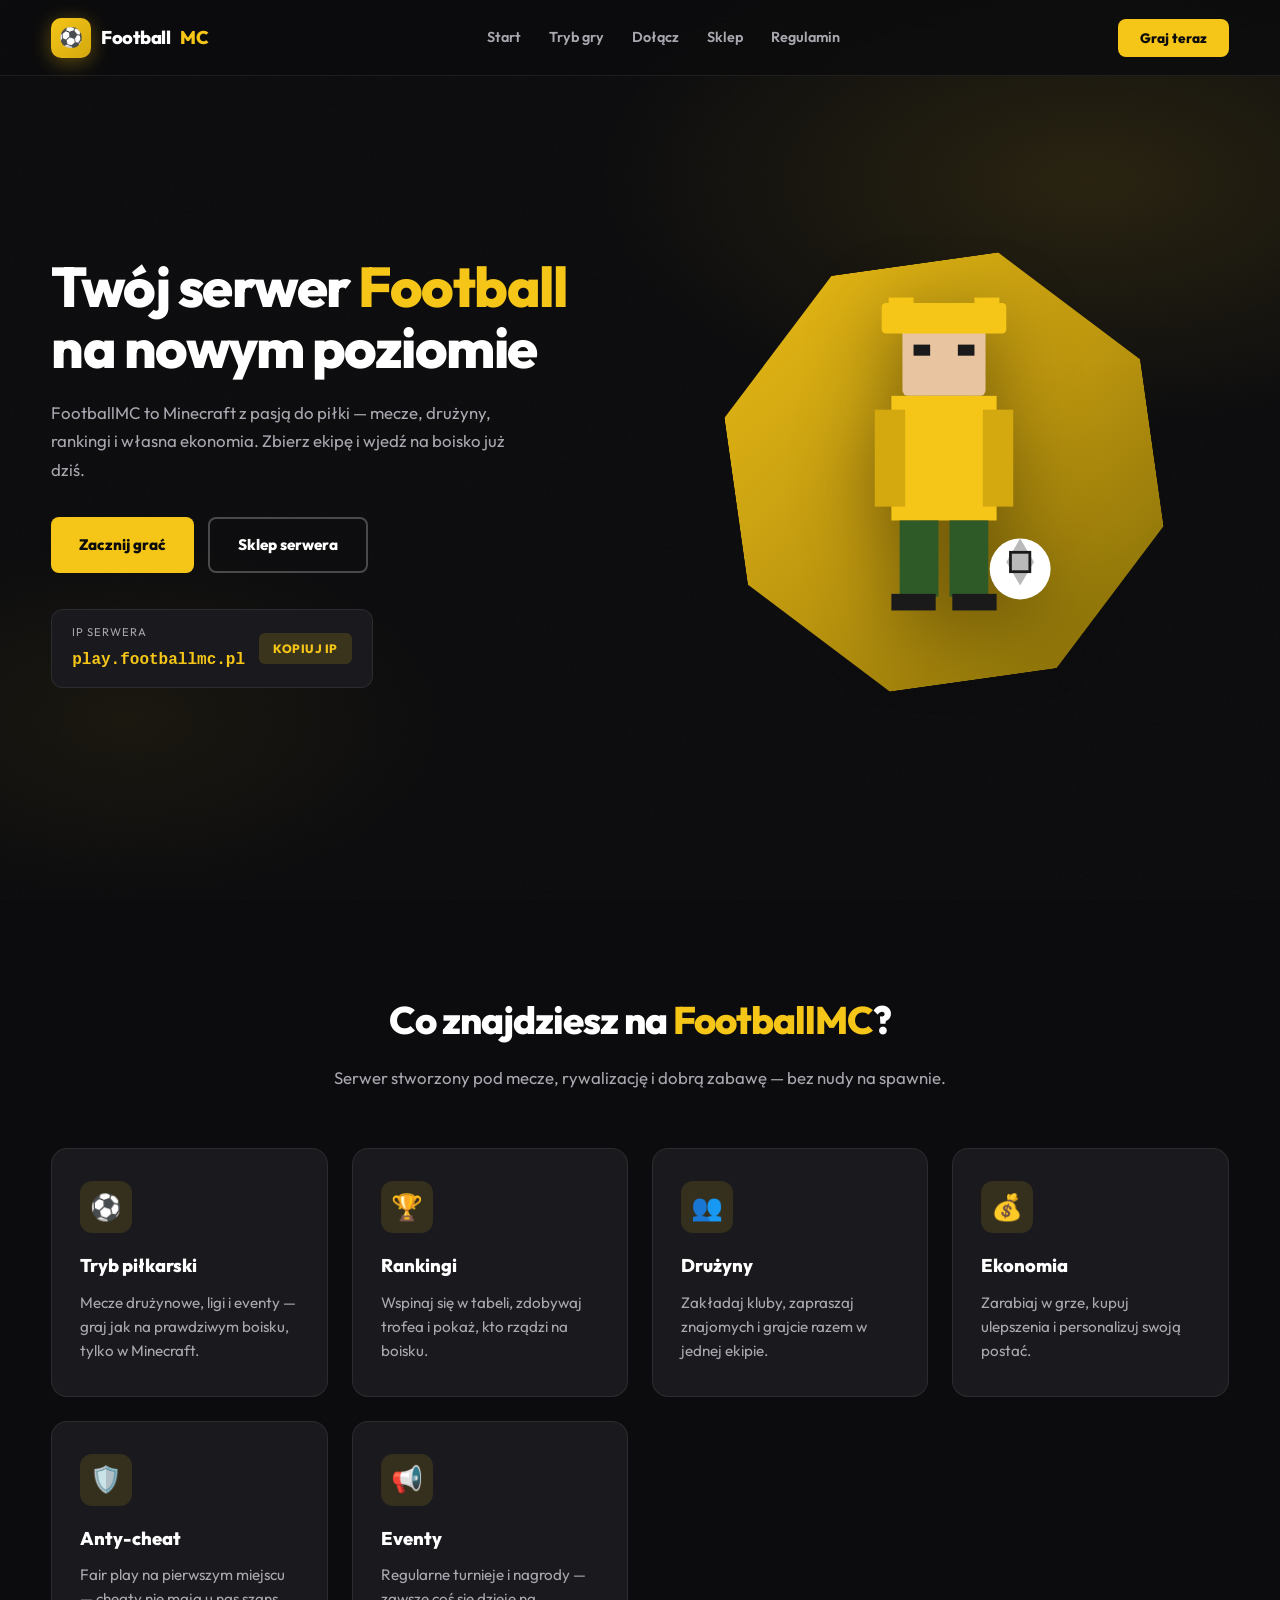
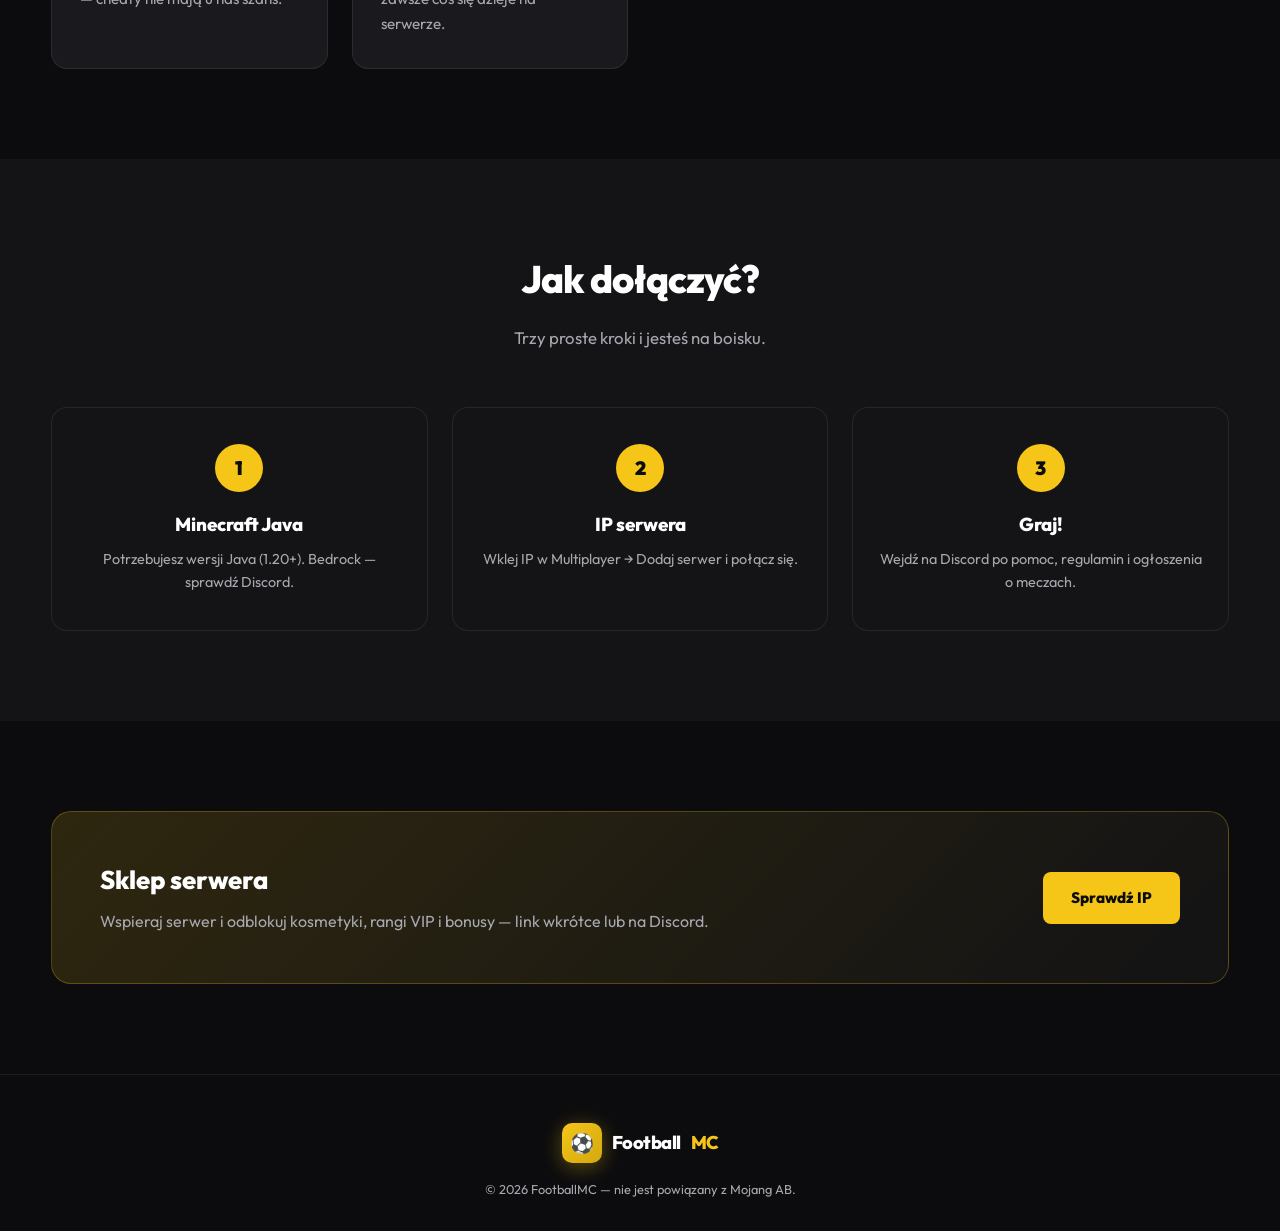
==== commit 2af7a881: "FootballMC: nowa strona serwera w stylu premium Co-authored-by: Cursor <cursoragent@cursor.com>" ====
--- a/index.html
+++ b/index.html
@@ -3,1573 +3,204 @@
 <head>
     <meta charset="UTF-8">
     <meta name="viewport" content="width=device-width, initial-scale=1.0">
-    <title>HardCode — Kreator narzędzi</title>
-    <meta name="description" content="HardCode — darmowy kreator narzędzi i bot Discord. Wszystko za darmo.">
-    <link href="https://fonts.googleapis.com/css2?family=Inter:wght@400;600;700;800;900&display=swap" rel="stylesheet">
+    <title>FootballMC — Serwer Minecraft</title>
+    <meta name="description" content="FootballMC — serwer Minecraft z trybem piłkarskim. Dołącz i graj z przyjaciółmi!">
+    <link rel="preconnect" href="https://fonts.googleapis.com">
+    <link rel="preconnect" href="https://fonts.gstatic.com" crossorigin>
+    <link href="https://fonts.googleapis.com/css2?family=Outfit:wght@400;600;700;800&display=swap" rel="stylesheet">
     <link rel="stylesheet" href="style.css">
 </head>
 <body>
 
-    <div class="bg-grid" aria-hidden="true"></div>
-
-    <nav class="navbar">
-        <div class="navbar-inner">
-            <a href="index.html" class="nav-brand">
-                <span class="nav-brand-icon">HC</span>
-                HARD<span class="brand-accent">CODE</span>
+    <div class="page-bg" aria-hidden="true"></div>
+
+    <header class="nav">
+        <div class="container nav-inner">
+            <a href="index.html" class="logo">
+                <span class="logo-icon">⚽</span>
+                Football<span class="accent">MC</span>
             </a>
-            <div class="nav-links">
+            <nav class="nav-links" aria-label="Menu">
                 <a href="#start">Start</a>
-                <a href="#o-nas">Funkcje</a>
-                <a href="#oferta">Kreator</a>
-                <a href="#nasza-oferta">Oferta</a>
+                <a href="#tryb">Tryb gry</a>
+                <a href="#dolacz">Dołącz</a>
+                <a href="#sklep">Sklep</a>
                 <a href="regulamin.html">Regulamin</a>
-            </div>
-            <div class="nav-actions">
-                <a href="https://discord.gg/kFYyYj5YP9" target="_blank" rel="noopener" class="btn-icon" title="Discord" aria-label="Discord">💬</a>
-                <a href="#oferta" class="btn-shop">Kreator</a>
-                <a href="https://discord.gg/kFYyYj5YP9" target="_blank" rel="noopener" class="btn-shop btn-shop-solid">Discord</a>
-            </div>
-        </div>
-    </nav>
+            </nav>
+            <div class="nav-cta-wrap">
+                <a href="#dolacz" class="nav-cta">Graj teraz</a>
+            </div>
+            <button class="menu-btn" type="button" id="menuBtn" aria-label="Menu">☰</button>
+        </div>
+    </header>
+
+    <div class="mobile-menu" id="mobileMenu">
+        <a href="#start">Start</a>
+        <a href="#tryb">Tryb gry</a>
+        <a href="#dolacz">Dołącz</a>
+        <a href="#sklep">Sklep</a>
+        <a href="regulamin.html">Regulamin</a>
+        <a href="#dolacz" class="btn btn-primary" style="margin-top:8px;text-align:center;">Graj teraz</a>
+    </div>
 
     <section class="hero" id="start">
-        <div class="hero-inner">
+        <div class="container hero-grid">
             <div class="hero-content">
-                <div class="hero-badge">
-                    <span class="hero-badge-dot"></span>
-                    HardCode · Bot Discord
-                </div>
-                <h1 class="hero-title">HardCode</h1>
-                <p class="hero-subtitle">Twój serwer. Jeden bot.</p>
-                <p class="hero-desc">
-                    Bot Discord z moderacją, ticketami i automatyzacją pod polskie społeczności.
-                    Wszystkie moduły i narzędzia są w 100% darmowe.
+                <h1>Twój serwer <span class="accent">Football</span> na nowym poziomie</h1>
+                <p class="hero-lead">
+                    FootballMC to Minecraft z pasją do piłki — mecze, drużyny, rankingi i własna ekonomia.
+                    Zbierz ekipę i wjedź na boisko już dziś.
                 </p>
-                <div class="hero-buttons">
-                    <a href="https://discord.gg/kFYyYj5YP9" target="_blank" rel="noopener" class="btn-primary">Dodaj bota na serwer</a>
-                    <a href="#oferta" class="btn-secondary">Otwórz kreator</a>
-                </div>
-                <div class="ip-box" role="note">
+                <div class="hero-btns">
+                    <a href="#dolacz" class="btn btn-primary">Zacznij grać</a>
+                    <a href="#sklep" class="btn btn-outline">Sklep serwera</a>
+                </div>
+                <div class="ip-card">
                     <div>
-                        <div class="ip-label">Discord HardCode</div>
-                        <div class="ip-value">discord.gg/kFYyYj5YP9</div>
+                        <div style="font-size:0.7rem;color:var(--text-dim);text-transform:uppercase;letter-spacing:1px;margin-bottom:4px;">IP serwera</div>
+                        <code id="serverIp">play.footballmc.pl</code>
                     </div>
-                    <span class="ip-soon">Online</span>
+                    <button type="button" class="ip-copy" id="copyIp">Kopiuj IP</button>
                 </div>
             </div>
 
             <div class="hero-visual" aria-hidden="true">
-                <div class="hero-glow"></div>
-                <div class="hero-logo-3d">
-                    <span class="letter-p">H</span><span class="letter-m">C</span>
-                </div>
-                <span class="floating-badge top-right">Panel WWW</span>
-                <span class="floating-badge bottom-left">Darmowe narzędzia</span>
-            </div>
-        </div>
-    </section>
-
-    <div class="ticker-bar">
-        <div class="ticker-item">🛡️ <span>Auto‑moderacja</span></div>
-        <div class="ticker-item">🎫 <span>System ticketów</span></div>
-        <div class="ticker-item">📊 <span>Statystyki serwera</span></div>
-        <div class="ticker-item">⚙️ <span>Automatyczne role</span></div>
-    </div>
-
-    <section class="section" id="o-nas">
-        <div class="section-header">
-            <h2>Funkcje bota</h2>
-            <p>HardCode ogarnia podstawy na każdym serwerze — od porządku na czacie po ogarnięte zgłoszenia.</p>
-        </div>
-        <div class="about-grid">
-            <div class="about-card">
-                <span class="icon">🧠</span>
-                <h3>Moderacja</h3>
-                <p>Warny, mute, ban, automatyczne filtry, anty‑spam i logi akcji w jednym miejscu.</p>
-            </div>
-            <div class="about-card">
-                <span class="icon">⚙️</span>
-                <h3>Automatyzacja</h3>
-                <p>Role za reakcje, powitania, automatyczne wiadomości i proste komendy użytkowe.</p>
-            </div>
-            <div class="about-card">
-                <span class="icon">⚡</span>
-                <h3>Ticket system</h3>
-                <p>Zgłoszenia w prywatnych kanałach, transkrypcje i kategorie pod support oraz rekrutacje.</p>
-            </div>
-            <div class="about-card">
-                <span class="icon">🛡️</span>
-                <h3>Bezpieczeństwo</h3>
-                <p>Ochrona przed raidami, ograniczenia dla nowych kont i podstawowe anty‑nuke.</p>
-            </div>
-        </div>
-    </section>
-
-    <section class="section" id="oferta">
-        <div class="section-header">
-            <h2>Kreator</h2>
-            <p>Narzędzia do tworzenia serwera na Discordzie. Wszystko jest <strong>za darmo</strong>.</p>
-        </div>
-
-        <div class="tool-toolbar" aria-label="Nawigacja narzędzi">
-            <button class="tool-pill tool-pill-active" type="button" data-tool="discordbotstudio">DiscordBotStudio</button>
-            <button class="tool-pill" type="button" data-tool="guikod">GUIKOD</button>
-            <button class="tool-pill" type="button" data-tool="guitxt">GUITXT</button>
-            <button class="tool-pill" type="button" data-tool="hex">HEX</button>
-            <button class="tool-pill" type="button" data-tool="szafka">SZAFKA</button>
-            <button class="tool-pill" type="button" data-tool="kapitalik">KAPITALIK</button>
-            <button class="tool-pill" type="button" data-tool="prefiksy">PREFIKSY</button>
-            <button class="tool-pill" type="button" data-tool="motd">MOTD</button>
-            <button class="tool-pill" type="button" data-tool="titles3d">TITLES3D</button>
-            <button class="tool-pill" type="button" data-tool="embed">EMBED GRAPHIC</button>
-            <button class="tool-pill" type="button" data-tool="tablist">TABLIST</button>
-            <button class="tool-pill" type="button" data-tool="sidebar">SIDEBAR</button>
-            <button class="tool-pill" type="button" data-tool="ikonki">IKONKI</button>
-            <button class="tool-pill" type="button" data-tool="packcreator">PACKCREATOR</button>
-            <button class="tool-pill" type="button" data-tool="translator">TRANSLATOR</button>
-        </div>
-
-        <div class="tool-workspace" id="kreator">
-            <div class="tool-view tool-view-active" data-tool-view="discordbotstudio">
-                <section class="tool-shell">
-                    <div class="tool-panel tool-preview">
-                        <div class="tool-panel-head">
-                            <div class="tool-panel-title">Podgląd ikony</div>
-                            <div class="tool-badge">PNG 512×512</div>
-                        </div>
-                        <div class="tool-canvas-wrap">
-                            <canvas id="iconCanvas" width="512" height="512" class="tool-canvas"></canvas>
-                        </div>
-                        <div class="tool-actions">
-                            <button class="btn-primary tool-btn" id="downloadBtn" type="button">Pobierz ikonę (PNG)</button>
-                            <a class="btn-secondary tool-btn" href="https://discord.gg/kFYyYj5YP9" target="_blank" rel="noopener">Dołącz na Discord</a>
-                        </div>
-                    </div>
-
-                    <div class="tool-panel tool-form">
-                        <div class="tool-panel-head">
-                            <div class="tool-panel-title">Ustawienia</div>
-                            <div class="tool-badge">Darmowe</div>
-                        </div>
-
-                        <div class="tool-tabs" role="tablist" aria-label="Tryby generatora">
-                            <button class="tool-tab tool-tab-active" type="button">Tekst i skin</button>
-                            <button class="tool-tab" type="button" disabled>Styl i efekty</button>
-                            <button class="tool-tab" type="button" disabled>Kompozycja</button>
-                        </div>
-
-                        <div class="tool-fields">
-                            <label class="tool-field">
-                                <span class="tool-label">Tekst pomocniczy (góra)</span>
-                                <input id="topText" class="tool-input" value="RANGA" maxlength="18">
-                            </label>
-                            <label class="tool-field">
-                                <span class="tool-label">Tekst główny (dół)</span>
-                                <input id="bottomText" class="tool-input" value="VIP" maxlength="18">
-                            </label>
-                            <label class="tool-field">
-                                <span class="tool-label">Pseudonim (Discord)</span>
-                                <input id="nickname" class="tool-input" value="hardcode" maxlength="20">
-                            </label>
-                            <div class="tool-hint">
-                                Wszystko działa w przeglądarce (bez logowania). Po prostu wpisz tekst i pobierz PNG.
-                            </div>
-                        </div>
-                    </div>
-                </section>
-            </div>
-
-            <div class="tool-view" data-tool-view="translator">
-                <section class="tool-shell tool-shell-wide">
-                    <div class="tool-panel tool-form">
-                        <div class="tool-panel-head">
-                            <div class="tool-panel-title">Oryginał</div>
-                            <div class="tool-badge">YAML/JSON/TXT</div>
-                        </div>
-
-                        <div class="tool-tabs" role="tablist" aria-label="Język oryginału">
-                            <button class="tool-tab tool-tab-active" id="langPL" type="button">PL</button>
-                            <button class="tool-tab" id="langEN" type="button">EN</button>
-                        </div>
-
-                        <textarea id="source" class="tool-textarea" spellcheck="false" placeholder="Wklej config / wiadomość..."></textarea>
-                        <div class="tool-actions tool-actions-slim">
-                            <button class="btn-primary tool-btn" id="translateBtn" type="button">Przetłumacz</button>
-                            <button class="btn-secondary tool-btn" id="copyBtn" type="button">Kopiuj wynik</button>
-                        </div>
-                        <div class="tool-hint">
-                            Translator działa offline (bez API) i nie rusza tokenów typu <code>{user}</code> oraz kodów <code>&amp;6</code>.
-                        </div>
-                    </div>
-
-                    <div class="tool-panel tool-preview">
-                        <div class="tool-panel-head">
-                            <div class="tool-panel-title">Wynik</div>
-                            <div class="tool-badge">Po polsku</div>
-                        </div>
-                        <textarea id="result" class="tool-textarea" spellcheck="false" placeholder="Tu pojawi się wynik..." readonly></textarea>
-                    </div>
-                </section>
-            </div>
-
-            <div class="tool-view" data-tool-view="guikod">
-                <section class="tool-shell tool-shell-wide">
-                    <div class="tool-panel tool-form">
-                        <div class="tool-panel-head">
-                            <div class="tool-panel-title">Generator embed (JSON)</div>
-                            <div class="tool-badge">Darmowe</div>
-                        </div>
-                        <div class="tool-fields">
-                            <label class="tool-field">
-                                <span class="tool-label">Tytuł</span>
-                                <input id="embedTitle" class="tool-input" value="HardCode — ogłoszenie" maxlength="80">
-                            </label>
-                            <label class="tool-field">
-                                <span class="tool-label">Opis</span>
-                                <input id="embedDesc" class="tool-input" value="Witaj! Skorzystaj z kreatora narzędzi na stronie." maxlength="150">
-                            </label>
-                            <label class="tool-field">
-                                <span class="tool-label">Kolor (HEX)</span>
-                                <input id="embedColor" class="tool-input" value="#7c3aed" maxlength="9">
-                            </label>
-                            <label class="tool-field">
-                                <span class="tool-label">Tekst przycisku</span>
-                                <input id="embedBtnText" class="tool-input" value="Dołącz na Discord" maxlength="40">
-                            </label>
-                            <label class="tool-field">
-                                <span class="tool-label">Link przycisku</span>
-                                <input id="embedBtnUrl" class="tool-input" value="https://discord.gg/kFYyYj5YP9" maxlength="200">
-                            </label>
-                        </div>
-                        <div class="tool-actions tool-actions-slim">
-                            <button class="btn-primary tool-btn" id="embedCopyBtn" type="button">Kopiuj JSON</button>
-                            <button class="btn-secondary tool-btn" id="embedResetBtn" type="button">Reset</button>
-                        </div>
-                        <div class="tool-hint">Gotowy JSON pod webhook / bota. Możesz wkleić i edytować w swoim projekcie.</div>
-                    </div>
-
-                    <div class="tool-panel tool-preview">
-                        <div class="tool-panel-head">
-                            <div class="tool-panel-title">Podgląd JSON</div>
-                            <div class="tool-badge">Discord</div>
-                        </div>
-                        <textarea id="embedOut" class="tool-textarea" spellcheck="false" readonly></textarea>
-                    </div>
-                </section>
-            </div>
-
-            <div class="tool-view" data-tool-view="guitxt">
-                <section class="tool-shell tool-shell-wide">
-                    <div class="tool-panel tool-form">
-                        <div class="tool-panel-head">
-                            <div class="tool-panel-title">Szablony tekstów</div>
-                            <div class="tool-badge">Darmowe</div>
-                        </div>
-                        <div class="tool-fields">
-                            <label class="tool-field">
-                                <span class="tool-label">Szablon</span>
-                                <select id="txtTemplate" class="tool-input">
-                                    <option value="welcome">Powitanie</option>
-                                    <option value="rules">Regulamin (krótki)</option>
-                                    <option value="recruit">Rekrutacja</option>
-                                    <option value="ticket">Ticket panel</option>
-                                    <option value="announce">Ogłoszenie</option>
-                                </select>
-                            </label>
-                            <label class="tool-field">
-                                <span class="tool-label">Nazwa serwera</span>
-                                <input id="txtServer" class="tool-input" value="HardCode" maxlength="40">
-                            </label>
-                            <label class="tool-field">
-                                <span class="tool-label">Link Discord</span>
-                                <input id="txtDiscord" class="tool-input" value="https://discord.gg/kFYyYj5YP9" maxlength="200">
-                            </label>
-                        </div>
-                        <div class="tool-actions tool-actions-slim">
-                            <button class="btn-primary tool-btn" id="txtCopyBtn" type="button">Kopiuj tekst</button>
-                            <button class="btn-secondary tool-btn" id="txtRegenerateBtn" type="button">Generuj</button>
-                        </div>
-                        <div class="tool-hint">Wstawki: <code>{user}</code>, <code>{server}</code>, <code>{discord}</code>.</div>
-                    </div>
-
-                    <div class="tool-panel tool-preview">
-                        <div class="tool-panel-head">
-                            <div class="tool-panel-title">Wynik</div>
-                            <div class="tool-badge">TXT</div>
-                        </div>
-                        <textarea id="txtOut" class="tool-textarea" spellcheck="false"></textarea>
-                    </div>
-                </section>
-            </div>
-
-            <div class="tool-view" data-tool-view="hex">
-                <section class="tool-shell tool-shell-wide">
-                    <div class="tool-panel tool-form">
-                        <div class="tool-panel-head">
-                            <div class="tool-panel-title">Gradient / HEX</div>
-                            <div class="tool-badge">Darmowe</div>
-                        </div>
-                        <div class="tool-fields">
-                            <label class="tool-field">
-                                <span class="tool-label">Kolor 1</span>
-                                <input id="hexC1" class="tool-input" type="color" value="#7c3aed">
-                            </label>
-                            <label class="tool-field">
-                                <span class="tool-label">Kolor 2</span>
-                                <input id="hexC2" class="tool-input" type="color" value="#38bdf8">
-                            </label>
-                            <label class="tool-field">
-                                <span class="tool-label">Kierunek</span>
-                                <select id="hexDir" class="tool-input">
-                                    <option value="90deg">90deg</option>
-                                    <option value="45deg">45deg</option>
-                                    <option value="135deg">135deg</option>
-                                    <option value="180deg">180deg</option>
-                                </select>
-                            </label>
-                        </div>
-                        <div class="tool-actions tool-actions-slim">
-                            <button class="btn-primary tool-btn" id="hexCopyBtn" type="button">Kopiuj CSS</button>
-                            <button class="btn-secondary tool-btn" id="hexRandomBtn" type="button">Losuj</button>
-                        </div>
-                        <div class="tool-hint">Dostajesz gotowy <code>linear-gradient(...)</code> do embedów / UI.</div>
-                    </div>
-
-                    <div class="tool-panel tool-preview">
-                        <div class="tool-panel-head">
-                            <div class="tool-panel-title">Podgląd</div>
-                            <div class="tool-badge">Preview</div>
-                        </div>
-                        <div class="hex-preview" id="hexPreview"></div>
-                        <textarea id="hexOut" class="tool-textarea" spellcheck="false" readonly></textarea>
-                    </div>
-                </section>
-            </div>
-
-            <div class="tool-view" data-tool-view="szafka">
-                <section class="tool-shell tool-shell-wide">
-                    <div class="tool-panel tool-form">
-                        <div class="tool-panel-head">
-                            <div class="tool-panel-title">Szafka (notatki)</div>
-                            <div class="tool-badge">Darmowe</div>
-                        </div>
-                        <div class="tool-fields">
-                            <label class="tool-field">
-                                <span class="tool-label">Tytuł</span>
-                                <input id="lockerTitle" class="tool-input" value="Notatka" maxlength="40">
-                            </label>
-                        </div>
-                        <textarea id="lockerBody" class="tool-textarea" spellcheck="false" placeholder="Wpisz notatkę..."></textarea>
-                        <div class="tool-actions tool-actions-slim">
-                            <button class="btn-primary tool-btn" id="lockerSaveBtn" type="button">Zapisz</button>
-                            <button class="btn-secondary tool-btn" id="lockerClearBtn" type="button">Wyczyść</button>
-                        </div>
-                        <div class="tool-hint">Zapis jest lokalnie w przeglądarce (localStorage).</div>
-                    </div>
-
-                    <div class="tool-panel tool-preview">
-                        <div class="tool-panel-head">
-                            <div class="tool-panel-title">Twoje notatki</div>
-                            <div class="tool-badge">Lista</div>
-                        </div>
-                        <div class="locker-list" id="lockerList"></div>
-                        <div class="tool-actions tool-actions-slim">
-                            <button class="btn-secondary tool-btn" id="lockerDeleteAllBtn" type="button">Usuń wszystko</button>
-                        </div>
-                    </div>
-                </section>
-            </div>
-
-            <div class="tool-view" data-tool-view="kapitalik">
-                <section class="tool-shell tool-shell-wide">
-                    <div class="tool-panel tool-form">
-                        <div class="tool-panel-head">
-                            <div class="tool-panel-title">Kapitalik</div>
-                            <div class="tool-badge">Darmowe</div>
-                        </div>
-                        <textarea id="capsIn" class="tool-textarea" spellcheck="false" placeholder="Wklej tekst..."></textarea>
-                        <div class="tool-actions tool-actions-slim">
-                            <button class="btn-primary tool-btn" data-caps="upper" type="button">UPPERCASE</button>
-                            <button class="btn-secondary tool-btn" data-caps="lower" type="button">lowercase</button>
-                            <button class="btn-secondary tool-btn" data-caps="title" type="button">Title Case</button>
-                            <button class="btn-secondary tool-btn" data-caps="alt" type="button">aLtErNaTe</button>
-                        </div>
-                    </div>
-                    <div class="tool-panel tool-preview">
-                        <div class="tool-panel-head">
-                            <div class="tool-panel-title">Wynik</div>
-                            <div class="tool-badge">TXT</div>
-                        </div>
-                        <textarea id="capsOut" class="tool-textarea" spellcheck="false"></textarea>
-                        <div class="tool-actions tool-actions-slim">
-                            <button class="btn-primary tool-btn" id="capsCopyBtn" type="button">Kopiuj</button>
-                            <button class="btn-secondary tool-btn" id="capsClearBtn" type="button">Wyczyść</button>
-                        </div>
-                    </div>
-                </section>
-            </div>
-
-            <div class="tool-view" data-tool-view="prefiksy">
-                <section class="tool-shell tool-shell-wide">
-                    <div class="tool-panel tool-form">
-                        <div class="tool-panel-head">
-                            <div class="tool-panel-title">Prefiksy (Discord)</div>
-                            <div class="tool-badge">Darmowe</div>
-                        </div>
-                        <div class="tool-fields">
-                            <label class="tool-field">
-                                <span class="tool-label">Tag</span>
-                                <input id="prefixTag" class="tool-input" value="VIP" maxlength="12">
-                            </label>
-                            <label class="tool-field">
-                                <span class="tool-label">Nazwa</span>
-                                <input id="prefixName" class="tool-input" value="użytkownik" maxlength="20">
-                            </label>
-                            <label class="tool-field">
-                                <span class="tool-label">Separator</span>
-                                <select id="prefixSep" class="tool-input">
-                                    <option value=":">:</option>
-                                    <option value="»">»</option>
-                                    <option value="-">-</option>
-                                </select>
-                            </label>
-                            <label class="tool-field">
-                                <span class="tool-label">Kolor tagu</span>
-                                <select id="prefixColor" class="tool-input">
-                                    <option value="🟣">🟣</option>
-                                    <option value="🔵">🔵</option>
-                                    <option value="🟢">🟢</option>
-                                    <option value="🟡">🟡</option>
-                                    <option value="🔴">🔴</option>
-                                </select>
-                            </label>
-                        </div>
-                        <div class="tool-actions tool-actions-slim">
-                            <button class="btn-primary tool-btn" id="prefixCopyBtn" type="button">Kopiuj</button>
-                            <button class="btn-secondary tool-btn" id="prefixGenBtn" type="button">Generuj</button>
-                        </div>
-                        <div class="tool-hint">To jest format tekstowy do opisów / przykładów (Discord nie ma “prefixów czatu” jak MC).</div>
-                    </div>
-                    <div class="tool-panel tool-preview">
-                        <div class="tool-panel-head">
-                            <div class="tool-panel-title">Podgląd</div>
-                            <div class="tool-badge">Preview</div>
-                        </div>
-                        <div class="prefix-preview" id="prefixPreview"></div>
-                        <textarea id="prefixOut" class="tool-textarea" spellcheck="false"></textarea>
-                    </div>
-                </section>
-            </div>
-
-            <div class="tool-view" data-tool-view="motd">
-                <section class="tool-shell tool-shell-wide">
-                    <div class="tool-panel tool-form">
-                        <div class="tool-panel-head">
-                            <div class="tool-panel-title">Generator MOTD (Discord)</div>
-                            <div class="tool-badge">Darmowe</div>
-                        </div>
-                        <div class="tool-fields">
-                            <label class="tool-field">
-                                <span class="tool-label">Nagłówek</span>
-                                <input id="motdTitle" class="tool-input" value="Witamy na {server}!" maxlength="80">
-                            </label>
-                            <label class="tool-field">
-                                <span class="tool-label">Treść</span>
-                                <input id="motdBody" class="tool-input" value="Kliknij 🎫 aby otworzyć ticket. Miłej zabawy!" maxlength="120">
-                            </label>
-                        </div>
-                        <div class="tool-actions tool-actions-slim">
-                            <button class="btn-primary tool-btn" id="motdGenBtn" type="button">Generuj</button>
-                            <button class="btn-secondary tool-btn" id="motdCopyBtn" type="button">Kopiuj</button>
-                        </div>
-                        <div class="tool-hint">Wstawki: <code>{server}</code> i <code>{discord}</code>.</div>
-                    </div>
-                    <div class="tool-panel tool-preview">
-                        <div class="tool-panel-head">
-                            <div class="tool-panel-title">Wynik</div>
-                            <div class="tool-badge">TXT</div>
-                        </div>
-                        <textarea id="motdOut" class="tool-textarea" spellcheck="false"></textarea>
-                    </div>
-                </section>
-            </div>
-
-            <div class="tool-view" data-tool-view="titles3d">
-                <section class="tool-shell tool-shell-wide">
-                    <div class="tool-panel tool-form">
-                        <div class="tool-panel-head">
-                            <div class="tool-panel-title">Titles3D (stylizator)</div>
-                            <div class="tool-badge">Darmowe</div>
-                        </div>
-                        <textarea id="t3dIn" class="tool-textarea" spellcheck="false" placeholder="Wpisz tekst..."></textarea>
-                        <div class="tool-actions tool-actions-slim">
-                            <button class="btn-primary tool-btn" data-t3d="bold" type="button">BOLD</button>
-                            <button class="btn-secondary tool-btn" data-t3d="smallcaps" type="button">SmallCaps</button>
-                            <button class="btn-secondary tool-btn" data-t3d="bubble" type="button">Bubble</button>
-                            <button class="btn-secondary tool-btn" id="t3dCopyBtn" type="button">Kopiuj</button>
-                        </div>
-                    </div>
-                    <div class="tool-panel tool-preview">
-                        <div class="tool-panel-head">
-                            <div class="tool-panel-title">Wynik</div>
-                            <div class="tool-badge">TXT</div>
-                        </div>
-                        <textarea id="t3dOut" class="tool-textarea" spellcheck="false"></textarea>
-                    </div>
-                </section>
-            </div>
-
-            <div class="tool-view" data-tool-view="embed">
-                <section class="tool-shell tool-shell-wide">
-                    <div class="tool-panel tool-form">
-                        <div class="tool-panel-head">
-                            <div class="tool-panel-title">Embed Graphic (prosty)</div>
-                            <div class="tool-badge">Darmowe</div>
-                        </div>
-                        <div class="tool-fields">
-                            <label class="tool-field">
-                                <span class="tool-label">Tytuł</span>
-                                <input id="egTitle" class="tool-input" value="Informacja" maxlength="80">
-                            </label>
-                            <label class="tool-field">
-                                <span class="tool-label">Opis</span>
-                                <input id="egDesc" class="tool-input" value="Treść embeda..." maxlength="150">
-                            </label>
-                            <label class="tool-field">
-                                <span class="tool-label">Kolor</span>
-                                <input id="egColor" class="tool-input" type="color" value="#7c3aed">
-                            </label>
-                        </div>
-                        <div class="tool-actions tool-actions-slim">
-                            <button class="btn-primary tool-btn" id="egCopyBtn" type="button">Kopiuj JSON</button>
-                            <button class="btn-secondary tool-btn" id="egGenBtn" type="button">Generuj</button>
-                        </div>
-                    </div>
-                    <div class="tool-panel tool-preview">
-                        <div class="tool-panel-head">
-                            <div class="tool-panel-title">JSON</div>
-                            <div class="tool-badge">Webhook</div>
-                        </div>
-                        <textarea id="egOut" class="tool-textarea" spellcheck="false" readonly></textarea>
-                    </div>
-                </section>
-            </div>
-
-            <div class="tool-view" data-tool-view="tablist">
-                <section class="tool-shell tool-shell-wide">
-                    <div class="tool-panel tool-form">
-                        <div class="tool-panel-head">
-                            <div class="tool-panel-title">Tablist (lista ról/sekcji)</div>
-                            <div class="tool-badge">Darmowe</div>
-                        </div>
-                        <div class="tool-fields">
-                            <label class="tool-field">
-                                <span class="tool-label">Tytuł</span>
-                                <input id="tabTitle" class="tool-input" value="Role na serwerze" maxlength="60">
-                            </label>
-                        </div>
-                        <textarea id="tabItems" class="tool-textarea" spellcheck="false" placeholder="Jedna linia = jedna pozycja&#10;np. Właściciel&#10;Admin&#10;Moderator&#10;VIP"></textarea>
-                        <div class="tool-actions tool-actions-slim">
-                            <button class="btn-primary tool-btn" id="tabGenBtn" type="button">Generuj</button>
-                            <button class="btn-secondary tool-btn" id="tabCopyBtn" type="button">Kopiuj</button>
-                        </div>
-                    </div>
-                    <div class="tool-panel tool-preview">
-                        <div class="tool-panel-head">
-                            <div class="tool-panel-title">Wynik</div>
-                            <div class="tool-badge">TXT</div>
-                        </div>
-                        <textarea id="tabOut" class="tool-textarea" spellcheck="false"></textarea>
-                    </div>
-                </section>
-            </div>
-
-            <div class="tool-view" data-tool-view="sidebar">
-                <section class="tool-shell tool-shell-wide">
-                    <div class="tool-panel tool-form">
-                        <div class="tool-panel-head">
-                            <div class="tool-panel-title">Sidebar (układ kanałów)</div>
-                            <div class="tool-badge">Darmowe</div>
-                        </div>
-                        <textarea id="sbIn" class="tool-textarea" spellcheck="false" placeholder="Wpisz kategorie i kanały w formacie:&#10;# Informacje&#10;- regulamin&#10;- ogłoszenia&#10;# Support&#10;- ticket"></textarea>
-                        <div class="tool-actions tool-actions-slim">
-                            <button class="btn-primary tool-btn" id="sbGenBtn" type="button">Generuj</button>
-                            <button class="btn-secondary tool-btn" id="sbCopyBtn" type="button">Kopiuj</button>
-                        </div>
-                    </div>
-                    <div class="tool-panel tool-preview">
-                        <div class="tool-panel-head">
-                            <div class="tool-panel-title">Wynik</div>
-                            <div class="tool-badge">TXT</div>
-                        </div>
-                        <textarea id="sbOut" class="tool-textarea" spellcheck="false"></textarea>
-                    </div>
-                </section>
-            </div>
-
-            <div class="tool-view" data-tool-view="ikonki">
-                <section class="tool-shell tool-shell-wide">
-                    <div class="tool-panel tool-form">
-                        <div class="tool-panel-head">
-                            <div class="tool-panel-title">Ikonki (prosty generator)</div>
-                            <div class="tool-badge">Darmowe</div>
-                        </div>
-                        <div class="tool-fields">
-                            <label class="tool-field">
-                                <span class="tool-label">Litera</span>
-                                <input id="icoLetter" class="tool-input" value="S" maxlength="2">
-                            </label>
-                            <label class="tool-field">
-                                <span class="tool-label">Kolor tła</span>
-                                <input id="icoBg" class="tool-input" type="color" value="#7c3aed">
-                            </label>
-                            <label class="tool-field">
-                                <span class="tool-label">Kolor litery</span>
-                                <input id="icoFg" class="tool-input" type="color" value="#ffffff">
-                            </label>
-                            <label class="tool-field">
-                                <span class="tool-label">Kształt</span>
-                                <select id="icoShape" class="tool-input">
-                                    <option value="hex">Sześciokąt</option>
-                                    <option value="circle">Koło</option>
-                                    <option value="square">Kwadrat</option>
-                                </select>
-                            </label>
-                        </div>
-                        <div class="tool-actions tool-actions-slim">
-                            <button class="btn-primary tool-btn" id="icoDlBtn" type="button">Pobierz PNG</button>
-                            <button class="btn-secondary tool-btn" id="icoRedrawBtn" type="button">Odśwież</button>
-                        </div>
-                    </div>
-                    <div class="tool-panel tool-preview">
-                        <div class="tool-panel-head">
-                            <div class="tool-panel-title">Podgląd</div>
-                            <div class="tool-badge">PNG 512×512</div>
-                        </div>
-                        <div class="tool-canvas-wrap">
-                            <canvas id="icoCanvas" width="512" height="512" class="tool-canvas"></canvas>
-                        </div>
-                    </div>
-                </section>
-            </div>
-
-            <div class="tool-view" data-tool-view="packcreator">
-                <section class="tool-shell tool-shell-wide">
-                    <div class="tool-panel tool-form">
-                        <div class="tool-panel-head">
-                            <div class="tool-panel-title">PackCreator (export JSON)</div>
-                            <div class="tool-badge">Darmowe</div>
-                        </div>
-                        <div class="tool-fields">
-                            <label class="tool-field">
-                                <span class="tool-label">Nazwa paczki</span>
-                                <input id="packName" class="tool-input" value="HardCode Pack" maxlength="40">
-                            </label>
-                            <label class="tool-field">
-                                <span class="tool-label">Opis</span>
-                                <input id="packDesc" class="tool-input" value="Zestaw ustawień i szablonów z kreatora." maxlength="120">
-                            </label>
-                        </div>
-                        <div class="tool-actions tool-actions-slim">
-                            <button class="btn-primary tool-btn" id="packDlBtn" type="button">Pobierz .json</button>
-                            <button class="btn-secondary tool-btn" id="packGenBtn" type="button">Generuj</button>
-                        </div>
-                        <div class="tool-hint">To prosta paczka z Twoimi ustawieniami z tej strony (do importu/backupów).</div>
-                    </div>
-                    <div class="tool-panel tool-preview">
-                        <div class="tool-panel-head">
-                            <div class="tool-panel-title">Zawartość</div>
-                            <div class="tool-badge">JSON</div>
-                        </div>
-                        <textarea id="packOut" class="tool-textarea" spellcheck="false" readonly></textarea>
-                    </div>
-                </section>
-            </div>
-        </div>
-    </section>
-
-    <section class="section" id="nasza-oferta">
-        <div class="section-header">
-            <h2>Nasza oferta</h2>
-            <p>Kompleksowe rozwiązania dla Twojego projektu — dokładnie jak na przykładzie.</p>
-        </div>
-        <div class="about-grid">
-            <div class="about-card">
-                <span class="icon">🧩</span>
-                <h3>Pluginy Minecraft</h3>
-                <p>Tworzymy niestandardowe pluginy rozszerzające funkcjonalność Twojego serwera.</p>
-            </div>
-            <div class="about-card">
-                <span class="icon">🛠️</span>
-                <h3>Tworzenie Serwerów</h3>
-                <p>Kompleksowa konfiguracja i optymalizacja, zapewniająca stabilne środowisko.</p>
-            </div>
-            <div class="about-card">
-                <span class="icon">🎨</span>
-                <h3>Projektowanie Graficzne</h3>
-                <p>Kreujemy unikalne loga, banery i grafiki, które wyróżnią Twój projekt.</p>
-            </div>
-            <div class="about-card">
-                <span class="icon">📣</span>
-                <h3>Reklama Serwera</h3>
-                <p>Docieramy do tysięcy graczy dzięki sprawdzonym kanałom i siatce partnerów.</p>
-            </div>
-            <div class="about-card">
-                <span class="icon">🌿</span>
-                <h3>Niestandardowe Biomy</h3>
-                <p>Wdrażamy unikalne biomy, które przeniosą graczy w nowe, niepowtarzalne światy.</p>
-            </div>
-            <div class="about-card">
-                <span class="icon">🎬</span>
-                <h3>Trailery Promocyjne</h3>
-                <p>Tworzymy dynamiczne wideo, skutecznie przyciągające nowych odbiorców.</p>
-            </div>
-            <div class="about-card">
-                <span class="icon">📈</span>
-                <h3>Promocja Projektu</h3>
-                <p>Profesjonalny marketing i budowanie wizerunku Twojej marki w social mediach.</p>
-            </div>
-            <div class="about-card">
-                <span class="icon">🧊</span>
-                <h3>Modele 3D</h3>
-                <p>Zaawansowane modele 3D, które wzbogacą Twój texture pack i rozgrywkę.</p>
-            </div>
-            <div class="about-card">
-                <span class="icon">🌐</span>
-                <h3>Strony WWW</h3>
-                <p>Responsywne i funkcjonalne strony internetowe dopasowane do Twojej marki.</p>
-            </div>
-            <div class="about-card">
-                <span class="icon">🤖</span>
-                <h3>Boty Discord</h3>
-                <p>Inteligentne boty automatyzujące zadania i ułatwiające zarządzanie społecznością.</p>
-            </div>
-            <div class="about-card">
-                <span class="icon">🏗️</span>
-                <h3>Budowle Minecraft</h3>
-                <p>Epickie mapy i konstrukcje realizowane przez profesjonalnych budowniczych.</p>
-            </div>
-        </div>
-    </section>
-
-    <section class="section" id="studio">
-        <div class="section-header">
-            <h2>Discord Bot Studio</h2>
-            <p>Generator ikon, presety komend i szablony konfiguracji — wszystko w 100% darmowe.</p>
-        </div>
-        <div class="features">
-            <div class="feature-card">
-                <span class="icon">🎨</span>
-                <h3>Ikony rang</h3>
-                <p>Generator ikon stylizowanych pod gry — wprowadzasz nazwę rangi i pobierasz gotową grafikę.</p>
-            </div>
-            <div class="feature-card">
-                <span class="icon">🧩</span>
-                <h3>Presety komend</h3>
-                <p>Gotowe zestawy komend moderacji, ticketów i utility, które wklejasz prosto na swój serwer.</p>
-            </div>
-            <div class="feature-card">
-                <span class="icon">📁</span>
-                <h3>Szablony konfiguracji</h3>
-                <p>Podstawowe configi do popularnych ról i kanałów — mniej klikania, więcej działania.</p>
-            </div>
-        </div>
-    </section>
-
-    <section class="section" id="kontakt">
-        <div class="section-header">
-            <h2>Kontakt</h2>
-            <p>Dołącz na Discord HardCode, żeby zgłosić buga albo zaproponować funkcję.</p>
-        </div>
-        <div class="tipply-box">
-            <p><strong>Discord:</strong> <a href="https://discord.gg/kFYyYj5YP9" target="_blank" rel="noopener">discord.gg/kFYyYj5YP9</a></p>
-            <p><strong>E-mail:</strong> wkrótce</p>
-            <p class="tipply-hint">Wbij na serwer i napisz, jakie narzędzie mam dodać jako następne — dorabiamy wszystko na żywo.</p>
+                <div class="hero-shape"></div>
+                <svg class="hero-character" viewBox="0 0 200 260" xmlns="http://www.w3.org/2000/svg">
+                    <!-- prosta postać w stylu Minecraft + korona -->
+                    <rect x="70" y="20" width="60" height="55" fill="#e8c4a0" rx="4"/>
+                    <rect x="55" y="8" width="90" height="22" fill="#f5c518" rx="3"/>
+                    <rect x="60" y="4" width="18" height="18" fill="#f5c518"/>
+                    <rect x="122" y="4" width="18" height="18" fill="#f5c518"/>
+                    <rect x="78" y="38" width="12" height="8" fill="#1a1a1a"/>
+                    <rect x="110" y="38" width="12" height="8" fill="#1a1a1a"/>
+                    <rect x="62" y="75" width="76" height="90" fill="#f5c518"/>
+                    <rect x="50" y="85" width="22" height="70" fill="#d4a80f"/>
+                    <rect x="128" y="85" width="22" height="70" fill="#d4a80f"/>
+                    <rect x="68" y="165" width="28" height="55" fill="#2d5a27"/>
+                    <rect x="104" y="165" width="28" height="55" fill="#2d5a27"/>
+                    <rect x="62" y="218" width="32" height="12" fill="#1a1a1a"/>
+                    <rect x="106" y="218" width="32" height="12" fill="#1a1a1a"/>
+                    <!-- piłka -->
+                    <circle cx="155" cy="200" r="22" fill="#fff"/>
+                    <path d="M155 178 L165 195 L155 212 L145 195 Z" fill="#1a1a1a" opacity="0.3"/>
+                    <rect x="148" y="188" width="14" height="14" fill="none" stroke="#1a1a1a" stroke-width="2"/>
+                </svg>
+            </div>
+        </div>
+    </section>
+
+    <section class="section" id="tryb">
+        <div class="container">
+            <div class="section-head">
+                <h2>Co znajdziesz na <span class="accent">FootballMC</span>?</h2>
+                <p>Serwer stworzony pod mecze, rywalizację i dobrą zabawę — bez nudy na spawnie.</p>
+            </div>
+            <div class="features">
+                <article class="feature">
+                    <div class="feature-icon">⚽</div>
+                    <h3>Tryb piłkarski</h3>
+                    <p>Mecze drużynowe, ligi i eventy — graj jak na prawdziwym boisku, tylko w Minecraft.</p>
+                </article>
+                <article class="feature">
+                    <div class="feature-icon">🏆</div>
+                    <h3>Rankingi</h3>
+                    <p>Wspinaj się w tabeli, zdobywaj trofea i pokaż, kto rządzi na boisku.</p>
+                </article>
+                <article class="feature">
+                    <div class="feature-icon">👥</div>
+                    <h3>Drużyny</h3>
+                    <p>Zakładaj kluby, zapraszaj znajomych i grajcie razem w jednej ekipie.</p>
+                </article>
+                <article class="feature">
+                    <div class="feature-icon">💰</div>
+                    <h3>Ekonomia</h3>
+                    <p>Zarabiaj w grze, kupuj ulepszenia i personalizuj swoją postać.</p>
+                </article>
+                <article class="feature">
+                    <div class="feature-icon">🛡️</div>
+                    <h3>Anty-cheat</h3>
+                    <p>Fair play na pierwszym miejscu — cheaty nie mają u nas szans.</p>
+                </article>
+                <article class="feature">
+                    <div class="feature-icon">📢</div>
+                    <h3>Eventy</h3>
+                    <p>Regularne turnieje i nagrody — zawsze coś się dzieje na serwerze.</p>
+                </article>
+            </div>
+        </div>
+    </section>
+
+    <section class="section" id="dolacz" style="background: var(--bg-2);">
+        <div class="container">
+            <div class="section-head">
+                <h2>Jak dołączyć?</h2>
+                <p>Trzy proste kroki i jesteś na boisku.</p>
+            </div>
+            <div class="steps">
+                <div class="step">
+                    <div class="step-num">1</div>
+                    <h3>Minecraft Java</h3>
+                    <p>Potrzebujesz wersji Java (1.20+). Bedrock — sprawdź Discord.</p>
+                </div>
+                <div class="step">
+                    <div class="step-num">2</div>
+                    <h3>IP serwera</h3>
+                    <p>Wklej IP w Multiplayer → Dodaj serwer i połącz się.</p>
+                </div>
+                <div class="step">
+                    <div class="step-num">3</div>
+                    <h3>Graj!</h3>
+                    <p>Wejdź na Discord po pomoc, regulamin i ogłoszenia o meczach.</p>
+                </div>
+            </div>
+        </div>
+    </section>
+
+    <section class="section" id="sklep">
+        <div class="container">
+            <div class="shop-banner">
+                <div>
+                    <h2>Sklep serwera</h2>
+                    <p>Wspieraj serwer i odblokuj kosmetyki, rangi VIP i bonusy — link wkrótce lub na Discord.</p>
+                </div>
+                <a href="#dolacz" class="btn btn-primary">Sprawdź IP</a>
+            </div>
         </div>
     </section>
 
     <footer class="footer">
-        <p class="copyright">&copy; 2026 HardCode — WSZYSTKIE PRAWA ZASTRZEŻONE</p>
-        <p class="disclaimer">
-            HardCode nie jest powiązany z Discord Inc. Discord jest znakiem towarowym Discord Inc.
-        </p>
+        <div class="container">
+            <a href="index.html" class="logo">
+                <span class="logo-icon">⚽</span>
+                Football<span class="accent">MC</span>
+            </a>
+            <p>&copy; 2026 FootballMC — nie jest powiązany z Mojang AB.</p>
+        </div>
     </footer>
 
     <script>
-        // --- TOOL SWITCHER (jak w ServerCreators: bez przechodzenia na inne linki) ---
-        const toolButtons = Array.from(document.querySelectorAll('[data-tool]'));
-        const toolViews = Array.from(document.querySelectorAll('[data-tool-view]'));
-
-        function setActiveTool(tool) {
-            toolButtons.forEach((b) => b.classList.toggle('tool-pill-active', b.dataset.tool === tool));
-            toolViews.forEach((v) => v.classList.toggle('tool-view-active', v.dataset.toolView === tool));
-        }
-
-        toolButtons.forEach((btn) => {
-            btn.addEventListener('click', () => {
-                setActiveTool(btn.dataset.tool);
-                const el = document.getElementById('kreator');
-                if (el) el.scrollIntoView({ behavior: 'smooth', block: 'start' });
-            });
+        const menuBtn = document.getElementById('menuBtn');
+        const mobileMenu = document.getElementById('mobileMenu');
+        menuBtn?.addEventListener('click', () => {
+            mobileMenu?.classList.toggle('open');
         });
-
-        // --- DISCORDBOTSTUDIO (canvas) ---
-        const canvas = document.getElementById('iconCanvas');
-        const ctx = canvas ? canvas.getContext('2d') : null;
-        const topTextEl = document.getElementById('topText');
-        const bottomTextEl = document.getElementById('bottomText');
-        const nicknameEl = document.getElementById('nickname');
-        const downloadBtn = document.getElementById('downloadBtn');
-
-        function roundRect(ctx, x, y, w, h, r) {
-            const rr = Math.min(r, w / 2, h / 2);
-            ctx.beginPath();
-            ctx.moveTo(x + rr, y);
-            ctx.arcTo(x + w, y, x + w, y + h, rr);
-            ctx.arcTo(x + w, y + h, x, y + h, rr);
-            ctx.arcTo(x, y + h, x, y, rr);
-            ctx.arcTo(x, y, x + w, y, rr);
-            ctx.closePath();
-        }
-
-        function drawIcon() {
-            if (!ctx) return;
-            const topText = (topTextEl?.value || '').toUpperCase();
-            const bottomText = (bottomTextEl?.value || '').toUpperCase();
-            const nick = (nicknameEl?.value || '').trim();
-
-            ctx.clearRect(0, 0, 512, 512);
-
-            const bg = ctx.createLinearGradient(0, 0, 512, 512);
-            bg.addColorStop(0, '#120a1c');
-            bg.addColorStop(0.5, '#0b0820');
-            bg.addColorStop(1, '#070611');
-            ctx.fillStyle = bg;
-            ctx.fillRect(0, 0, 512, 512);
-
-            ctx.save();
-            ctx.translate(256, 240);
-            ctx.globalAlpha = 0.9;
-            ctx.shadowColor = 'rgba(168, 85, 247, 0.75)';
-            ctx.shadowBlur = 38;
-            ctx.strokeStyle = 'rgba(168, 85, 247, 0.9)';
-            ctx.lineWidth = 14;
-            ctx.beginPath();
-            ctx.arc(0, 0, 140, 0, Math.PI * 2);
-            ctx.stroke();
-            ctx.restore();
-
-            ctx.save();
-            ctx.translate(256, 210);
-            ctx.shadowColor = 'rgba(56, 189, 248, 0.35)';
-            ctx.shadowBlur = 22;
-            ctx.fillStyle = 'rgba(255, 255, 255, 0.10)';
-            ctx.beginPath();
-            ctx.arc(0, 0, 88, 0, Math.PI * 2);
-            ctx.fill();
-            ctx.restore();
-
-            if (nick) {
-                ctx.save();
-                ctx.globalAlpha = 0.95;
-                ctx.shadowColor = 'rgba(0,0,0,0.35)';
-                ctx.shadowBlur = 16;
-                ctx.fillStyle = 'rgba(7,6,17,0.78)';
-                roundRect(ctx, 156, 330, 200, 44, 14);
-                ctx.fill();
-                ctx.strokeStyle = 'rgba(124,58,237,0.35)';
-                ctx.lineWidth = 2;
-                ctx.stroke();
-                ctx.fillStyle = 'rgba(255,255,255,0.9)';
-                ctx.font = '800 18px Inter, system-ui, sans-serif';
-                ctx.textAlign = 'center';
-                ctx.textBaseline = 'middle';
-                ctx.fillText(nick, 256, 352);
-                ctx.restore();
+        mobileMenu?.querySelectorAll('a').forEach((a) => {
+            a.addEventListener('click', () => mobileMenu.classList.remove('open'));
+        });
+
+        const copyBtn = document.getElementById('copyIp');
+        const ipEl = document.getElementById('serverIp');
+        copyBtn?.addEventListener('click', async () => {
+            const ip = ipEl?.textContent || '';
+            try {
+                await navigator.clipboard.writeText(ip);
+                copyBtn.textContent = 'Skopiowano!';
+                setTimeout(() => { copyBtn.textContent = 'Kopiuj IP'; }, 1500);
+            } catch {
+                copyBtn.textContent = 'Zaznacz IP';
             }
-
-            ctx.save();
-            ctx.shadowColor = 'rgba(0,0,0,0.7)';
-            ctx.shadowBlur = 20;
-            ctx.textAlign = 'center';
-            ctx.fillStyle = 'white';
-            ctx.font = '900 44px Inter, system-ui, sans-serif';
-            ctx.fillText(topText, 256, 410);
-
-            const grad = ctx.createLinearGradient(140, 0, 372, 0);
-            grad.addColorStop(0, '#f472b6');
-            grad.addColorStop(1, '#38bdf8');
-            ctx.fillStyle = grad;
-            ctx.font = '900 86px Inter, system-ui, sans-serif';
-            ctx.fillText(bottomText, 256, 490);
-            ctx.restore();
-        }
-
-        function downloadPng() {
-            if (!canvas) return;
-            const a = document.createElement('a');
-            a.download = `hardcode_${(bottomTextEl?.value || 'icon').toLowerCase()}.png`;
-            a.href = canvas.toDataURL('image/png');
-            a.click();
-        }
-
-        [topTextEl, bottomTextEl, nicknameEl].forEach((el) => el && el.addEventListener('input', drawIcon));
-        if (downloadBtn) downloadBtn.addEventListener('click', downloadPng);
-        drawIcon();
-
-        // --- TRANSLATOR ---
-        const source = document.getElementById('source');
-        const result = document.getElementById('result');
-        const translateBtn = document.getElementById('translateBtn');
-        const copyBtn = document.getElementById('copyBtn');
-        const langPL = document.getElementById('langPL');
-        const langEN = document.getElementById('langEN');
-
-        let from = 'pl';
-        function setLang(next) {
-            from = next;
-            if (from === 'pl') {
-                langPL?.classList.add('tool-tab-active');
-                langEN?.classList.remove('tool-tab-active');
-            } else {
-                langEN?.classList.add('tool-tab-active');
-                langPL?.classList.remove('tool-tab-active');
-            }
-        }
-        langPL?.addEventListener('click', () => setLang('pl'));
-        langEN?.addEventListener('click', () => setLang('en'));
-
-        const dictEnToPl = new Map([
-            ['welcome', 'witaj'],
-            ['goodbye', 'żegnaj'],
-            ['ticket', 'zgłoszenie'],
-            ['tickets', 'zgłoszenia'],
-            ['support', 'pomoc'],
-            ['settings', 'ustawienia'],
-            ['enabled', 'włączone'],
-            ['disabled', 'wyłączone'],
-            ['role', 'rola'],
-            ['roles', 'role'],
-            ['channel', 'kanał'],
-            ['channels', 'kanały'],
-            ['message', 'wiadomość'],
-            ['messages', 'wiadomości'],
-            ['admin', 'admin'],
-            ['moderation', 'moderacja'],
-            ['warning', 'ostrzeżenie'],
-            ['warnings', 'ostrzeżenia'],
-            ['ban', 'ban'],
-            ['mute', 'mute'],
-            ['unmute', 'odcisz'],
-            ['logs', 'logi'],
-            ['dashboard', 'panel'],
-            ['premium', 'premium'],
-            ['free', 'darmowe'],
-            ['error', 'błąd'],
-            ['success', 'sukces'],
-            ['required', 'wymagane'],
-            ['access', 'dostęp'],
-            ['login', 'zaloguj'],
-            ['discord', 'discord']
-        ]);
-
-        function protectTokens(input) {
-            const tokens = [];
-            const protectedText = input.replace(/(\{[^}]+\}|&[0-9a-fk-or])/gi, (m) => {
-                const id = tokens.length;
-                tokens.push(m);
-                return `__TOK${id}__`;
-            });
-            return { protectedText, tokens };
-        }
-
-        function restoreTokens(input, tokens) {
-            return input.replace(/__TOK(\d+)__/g, (_, n) => tokens[Number(n)] ?? '');
-        }
-
-        function translateLooseText(text) {
-            const parts = text.split(/(\s+|[,:.()\"'\\[\\]{}<>!?-]+)/);
-            const out = parts.map((p) => {
-                const key = p.toLowerCase();
-                if (!/^[a-z]+$/.test(key)) return p;
-                return dictEnToPl.get(key) ?? p;
-            });
-            return out.join('');
-        }
-
-        function translateAll() {
-            if (!source || !result) return;
-            const raw = source.value || '';
-            if (!raw.trim()) {
-                result.value = '';
-                return;
-            }
-            if (from === 'pl') {
-                result.value = raw;
-                return;
-            }
-            const { protectedText, tokens } = protectTokens(raw);
-            const translated = translateLooseText(protectedText);
-            result.value = restoreTokens(translated, tokens);
-        }
-
-        async function copyResult() {
-            if (!result?.value) return;
-            try {
-                await navigator.clipboard.writeText(result.value);
-                if (copyBtn) copyBtn.textContent = 'Skopiowano';
-                setTimeout(() => copyBtn && (copyBtn.textContent = 'Kopiuj wynik'), 1000);
-            } catch {
-                result.focus();
-                result.select();
-                document.execCommand('copy');
-            }
-        }
-
-        translateBtn?.addEventListener('click', translateAll);
-        copyBtn?.addEventListener('click', copyResult);
-        source?.addEventListener('keydown', (e) => {
-            if ((e.ctrlKey || e.metaKey) && e.key.toLowerCase() === 'enter') translateAll();
         });
-
-        // --- GUIKOD (embed JSON) ---
-        const embedTitle = document.getElementById('embedTitle');
-        const embedDesc = document.getElementById('embedDesc');
-        const embedColor = document.getElementById('embedColor');
-        const embedBtnText = document.getElementById('embedBtnText');
-        const embedBtnUrl = document.getElementById('embedBtnUrl');
-        const embedOut = document.getElementById('embedOut');
-        const embedCopyBtn = document.getElementById('embedCopyBtn');
-        const embedResetBtn = document.getElementById('embedResetBtn');
-
-        function safeHexToInt(hex) {
-            const cleaned = (hex || '').trim().replace('#', '');
-            if (!/^[0-9a-fA-F]{6}$/.test(cleaned)) return 0x7c3aed;
-            return parseInt(cleaned, 16);
-        }
-
-        function buildEmbedJson() {
-            const payload = {
-                embeds: [
-                    {
-                        title: embedTitle?.value || '',
-                        description: embedDesc?.value || '',
-                        color: safeHexToInt(embedColor?.value),
-                        footer: { text: 'HardCode — Kreator' }
-                    }
-                ],
-                components: [
-                    {
-                        type: 1,
-                        components: [
-                            {
-                                type: 2,
-                                style: 5,
-                                label: embedBtnText?.value || 'Link',
-                                url: embedBtnUrl?.value || 'https://discord.gg/kFYyYj5YP9'
-                            }
-                        ]
-                    }
-                ]
-            };
-            if (embedOut) embedOut.value = JSON.stringify(payload, null, 2);
-        }
-
-        function resetEmbed() {
-            if (!embedTitle || !embedDesc || !embedColor || !embedBtnText || !embedBtnUrl) return;
-            embedTitle.value = 'HardCode — ogłoszenie';
-            embedDesc.value = 'Witaj! Skorzystaj z kreatora narzędzi na stronie.';
-            embedColor.value = '#7c3aed';
-            embedBtnText.value = 'Dołącz na Discord';
-            embedBtnUrl.value = 'https://discord.gg/kFYyYj5YP9';
-            buildEmbedJson();
-        }
-
-        async function copyEmbedJson() {
-            if (!embedOut?.value) return;
-            try {
-                await navigator.clipboard.writeText(embedOut.value);
-                if (embedCopyBtn) embedCopyBtn.textContent = 'Skopiowano';
-                setTimeout(() => embedCopyBtn && (embedCopyBtn.textContent = 'Kopiuj JSON'), 1000);
-            } catch {
-                embedOut.focus();
-                embedOut.select();
-                document.execCommand('copy');
-            }
-        }
-
-        [embedTitle, embedDesc, embedColor, embedBtnText, embedBtnUrl].forEach((el) => el?.addEventListener('input', buildEmbedJson));
-        embedCopyBtn?.addEventListener('click', copyEmbedJson);
-        embedResetBtn?.addEventListener('click', resetEmbed);
-        buildEmbedJson();
-
-        // --- GUITXT ---
-        const txtTemplate = document.getElementById('txtTemplate');
-        const txtServer = document.getElementById('txtServer');
-        const txtDiscord = document.getElementById('txtDiscord');
-        const txtOut = document.getElementById('txtOut');
-        const txtCopyBtn = document.getElementById('txtCopyBtn');
-        const txtRegenerateBtn = document.getElementById('txtRegenerateBtn');
-
-        const templates = {
-            welcome: ({ server, discord }) =>
-                `👋 Witaj {user} na **${server}**!\n\n- Zapoznaj się z regulaminem\n- Otwórz ticket, jeśli potrzebujesz pomocy\n\nDiscord: ${discord}`,
-            rules: ({ server }) =>
-                `📌 Regulamin — **${server}**\n1) Szanuj innych.\n2) Zakaz spamu.\n3) Zakaz scamów.\n4) Administracja ma ostatnie słowo.`,
-            recruit: ({ discord }) =>
-                `🧑‍💻 Rekrutacja\n\nSzukamy osób do ekipy.\nNapisz w ticketach: wiek, doświadczenie, dostępność.\n\nDiscord: ${discord}`,
-            ticket: () =>
-                `🎫 Support / Ticket\n\nKliknij odpowiednią reakcję / przycisk i opisz problem.\nProsimy o: screeny, ID użytkownika, szczegóły.`,
-            announce: ({ server }) =>
-                `📣 Ogłoszenie — **${server}**\n\nTreść ogłoszenia tutaj...\n@everyone`
-        };
-
-        function generateTxt() {
-            if (!txtOut || !txtTemplate) return;
-            const server = txtServer?.value || 'HardCode';
-            const discord = txtDiscord?.value || 'https://discord.gg/kFYyYj5YP9';
-            const fn = templates[txtTemplate.value] || templates.welcome;
-            txtOut.value = fn({ server, discord });
-        }
-
-        async function copyTxt() {
-            if (!txtOut?.value) return;
-            try {
-                await navigator.clipboard.writeText(txtOut.value);
-                if (txtCopyBtn) txtCopyBtn.textContent = 'Skopiowano';
-                setTimeout(() => txtCopyBtn && (txtCopyBtn.textContent = 'Kopiuj tekst'), 1000);
-            } catch {
-                txtOut.focus();
-                txtOut.select();
-                document.execCommand('copy');
-            }
-        }
-
-        txtTemplate?.addEventListener('change', generateTxt);
-        txtServer?.addEventListener('input', generateTxt);
-        txtDiscord?.addEventListener('input', generateTxt);
-        txtCopyBtn?.addEventListener('click', copyTxt);
-        txtRegenerateBtn?.addEventListener('click', generateTxt);
-        generateTxt();
-
-        // --- HEX ---
-        const hexC1 = document.getElementById('hexC1');
-        const hexC2 = document.getElementById('hexC2');
-        const hexDir = document.getElementById('hexDir');
-        const hexOut = document.getElementById('hexOut');
-        const hexPreview = document.getElementById('hexPreview');
-        const hexCopyBtn = document.getElementById('hexCopyBtn');
-        const hexRandomBtn = document.getElementById('hexRandomBtn');
-
-        function randomHex() {
-            const n = Math.floor(Math.random() * 0xffffff);
-            return `#${n.toString(16).padStart(6, '0')}`;
-        }
-
-        function updateHex() {
-            if (!hexC1 || !hexC2 || !hexDir || !hexOut) return;
-            const css = `linear-gradient(${hexDir.value}, ${hexC1.value}, ${hexC2.value})`;
-            hexOut.value = css;
-            if (hexPreview) hexPreview.style.background = css;
-        }
-
-        async function copyHexCss() {
-            if (!hexOut?.value) return;
-            try {
-                await navigator.clipboard.writeText(hexOut.value);
-                if (hexCopyBtn) hexCopyBtn.textContent = 'Skopiowano';
-                setTimeout(() => hexCopyBtn && (hexCopyBtn.textContent = 'Kopiuj CSS'), 1000);
-            } catch {
-                hexOut.focus();
-                hexOut.select();
-                document.execCommand('copy');
-            }
-        }
-
-        function randomizeHex() {
-            if (!hexC1 || !hexC2) return;
-            hexC1.value = randomHex();
-            hexC2.value = randomHex();
-            updateHex();
-        }
-
-        [hexC1, hexC2, hexDir].forEach((el) => el?.addEventListener('input', updateHex));
-        hexCopyBtn?.addEventListener('click', copyHexCss);
-        hexRandomBtn?.addEventListener('click', randomizeHex);
-        updateHex();
-
-        // --- SZAFKA ---
-        const lockerTitle = document.getElementById('lockerTitle');
-        const lockerBody = document.getElementById('lockerBody');
-        const lockerSaveBtn = document.getElementById('lockerSaveBtn');
-        const lockerClearBtn = document.getElementById('lockerClearBtn');
-        const lockerList = document.getElementById('lockerList');
-        const lockerDeleteAllBtn = document.getElementById('lockerDeleteAllBtn');
-
-        const LOCKER_KEY = 'hardcode_locker_v1';
-        function loadNotes() {
-            try {
-                return JSON.parse(localStorage.getItem(LOCKER_KEY) || '[]');
-            } catch {
-                return [];
-            }
-        }
-        function saveNotes(notes) {
-            localStorage.setItem(LOCKER_KEY, JSON.stringify(notes));
-        }
-        function renderNotes() {
-            if (!lockerList) return;
-            const notes = loadNotes();
-            lockerList.innerHTML = '';
-            if (!notes.length) {
-                const empty = document.createElement('div');
-                empty.className = 'tool-hint';
-                empty.textContent = 'Brak notatek. Zapisz pierwszą po lewej.';
-                lockerList.appendChild(empty);
-                return;
-            }
-            notes.slice().reverse().forEach((n) => {
-                const item = document.createElement('div');
-                item.className = 'locker-item';
-                item.innerHTML = `<div class="locker-item-title">${n.title}</div><div class="locker-item-body">${n.body}</div>`;
-                item.addEventListener('click', () => {
-                    if (lockerTitle) lockerTitle.value = n.title;
-                    if (lockerBody) lockerBody.value = n.body;
-                });
-                lockerList.appendChild(item);
-            });
-        }
-        function saveNote() {
-            if (!lockerTitle || !lockerBody) return;
-            const note = {
-                id: crypto?.randomUUID ? crypto.randomUUID() : String(Date.now()),
-                title: (lockerTitle.value || 'Notatka').trim(),
-                body: (lockerBody.value || '').trim(),
-                at: Date.now()
-            };
-            const notes = loadNotes();
-            notes.push(note);
-            saveNotes(notes);
-            renderNotes();
-        }
-        function clearNote() {
-            if (lockerBody) lockerBody.value = '';
-        }
-        function deleteAllNotes() {
-            saveNotes([]);
-            renderNotes();
-        }
-        lockerSaveBtn?.addEventListener('click', saveNote);
-        lockerClearBtn?.addEventListener('click', clearNote);
-        lockerDeleteAllBtn?.addEventListener('click', deleteAllNotes);
-        renderNotes();
-
-        // --- KAPITALIK ---
-        const capsIn = document.getElementById('capsIn');
-        const capsOut = document.getElementById('capsOut');
-        const capsCopyBtn = document.getElementById('capsCopyBtn');
-        const capsClearBtn = document.getElementById('capsClearBtn');
-
-        function toTitleCase(s) {
-            return s.replace(/\w\S*/g, (w) => w.charAt(0).toUpperCase() + w.slice(1).toLowerCase());
-        }
-        function toAlternate(s) {
-            let i = 0;
-            return Array.from(s).map((ch) => {
-                if (!/[a-zA-ZąćęłńóśżźĄĆĘŁŃÓŚŻŹ]/.test(ch)) return ch;
-                const out = i % 2 === 0 ? ch.toLowerCase() : ch.toUpperCase();
-                i += 1;
-                return out;
-            }).join('');
-        }
-        function applyCaps(mode) {
-            if (!capsIn || !capsOut) return;
-            const s = capsIn.value || '';
-            if (mode === 'upper') capsOut.value = s.toUpperCase();
-            else if (mode === 'lower') capsOut.value = s.toLowerCase();
-            else if (mode === 'title') capsOut.value = toTitleCase(s);
-            else if (mode === 'alt') capsOut.value = toAlternate(s);
-        }
-        document.querySelectorAll('[data-caps]').forEach((b) => {
-            b.addEventListener('click', () => applyCaps(b.getAttribute('data-caps')));
-        });
-        async function copyCaps() {
-            if (!capsOut?.value) return;
-            try {
-                await navigator.clipboard.writeText(capsOut.value);
-                if (capsCopyBtn) capsCopyBtn.textContent = 'Skopiowano';
-                setTimeout(() => capsCopyBtn && (capsCopyBtn.textContent = 'Kopiuj'), 1000);
-            } catch {
-                capsOut.focus();
-                capsOut.select();
-                document.execCommand('copy');
-            }
-        }
-        capsCopyBtn?.addEventListener('click', copyCaps);
-        capsClearBtn?.addEventListener('click', () => {
-            if (capsIn) capsIn.value = '';
-            if (capsOut) capsOut.value = '';
-        });
-
-        // --- PREFIKSY ---
-        const prefixTag = document.getElementById('prefixTag');
-        const prefixName = document.getElementById('prefixName');
-        const prefixSep = document.getElementById('prefixSep');
-        const prefixColor = document.getElementById('prefixColor');
-        const prefixOut = document.getElementById('prefixOut');
-        const prefixPreview = document.getElementById('prefixPreview');
-        const prefixCopyBtn = document.getElementById('prefixCopyBtn');
-        const prefixGenBtn = document.getElementById('prefixGenBtn');
-
-        function genPrefix() {
-            if (!prefixOut || !prefixPreview) return;
-            const tag = (prefixTag?.value || 'VIP').toUpperCase();
-            const name = (prefixName?.value || 'użytkownik').trim();
-            const sep = prefixSep?.value || ':';
-            const dot = prefixColor?.value || '🟣';
-            const line = `${dot} [${tag}] ${name} ${sep} wiadomość...`;
-            prefixPreview.textContent = line;
-            prefixOut.value = line;
-        }
-        async function copyPrefix() {
-            if (!prefixOut?.value) return;
-            try {
-                await navigator.clipboard.writeText(prefixOut.value);
-                if (prefixCopyBtn) prefixCopyBtn.textContent = 'Skopiowano';
-                setTimeout(() => prefixCopyBtn && (prefixCopyBtn.textContent = 'Kopiuj'), 1000);
-            } catch {
-                prefixOut.focus();
-                prefixOut.select();
-                document.execCommand('copy');
-            }
-        }
-        [prefixTag, prefixName, prefixSep, prefixColor].forEach((el) => el?.addEventListener('input', genPrefix));
-        prefixGenBtn?.addEventListener('click', genPrefix);
-        prefixCopyBtn?.addEventListener('click', copyPrefix);
-        genPrefix();
-
-        // --- MOTD ---
-        const motdTitle = document.getElementById('motdTitle');
-        const motdBody = document.getElementById('motdBody');
-        const motdOut = document.getElementById('motdOut');
-        const motdGenBtn = document.getElementById('motdGenBtn');
-        const motdCopyBtn = document.getElementById('motdCopyBtn');
-        function genMotd() {
-            if (!motdOut) return;
-            const server = (txtServer?.value || 'HardCode');
-            const discord = (txtDiscord?.value || 'https://discord.gg/kFYyYj5YP9');
-            const title = (motdTitle?.value || '').replaceAll('{server}', server).replaceAll('{discord}', discord);
-            const body = (motdBody?.value || '').replaceAll('{server}', server).replaceAll('{discord}', discord);
-            motdOut.value = `${title}\n\n${body}`;
-        }
-        async function copyMotd() {
-            if (!motdOut?.value) return;
-            try { await navigator.clipboard.writeText(motdOut.value); } catch {}
-        }
-        motdGenBtn?.addEventListener('click', genMotd);
-        motdCopyBtn?.addEventListener('click', copyMotd);
-        [motdTitle, motdBody].forEach((el) => el?.addEventListener('input', genMotd));
-        genMotd();
-
-        // --- TITLES3D (stylizator unicode) ---
-        const t3dIn = document.getElementById('t3dIn');
-        const t3dOut = document.getElementById('t3dOut');
-        const t3dCopyBtn = document.getElementById('t3dCopyBtn');
-
-        const mapBold = (ch) => {
-            const a = 'abcdefghijklmnopqrstuvwxyz';
-            const A = 'ABCDEFGHIJKLMNOPQRSTUVWXYZ';
-            const boldA = '𝗮𝗯𝗰𝗱𝗲𝗳𝗴𝗵𝗶𝗷𝗸𝗹𝗺𝗻𝗼𝗽𝗾𝗿𝗦𝗧𝗨𝗩𝗪𝗫𝗬𝗭'.toLowerCase(); // fallback
-            const boldMap = {
-                a:'𝗮',b:'𝗯',c:'𝗰',d:'𝗱',e:'𝗲',f:'𝗳',g:'𝗴',h:'𝗵',i:'𝗶',j:'𝗷',k:'𝗸',l:'𝗹',m:'𝗺',n:'𝗻',o:'𝗼',p:'𝗽',q:'𝗾',r:'𝗿',s:'𝘀',t:'𝘁',u:'𝘂',v:'𝘃',w:'𝘄',x:'𝘅',y:'𝘆',z:'𝘇',
-                A:'𝗔',B:'𝗕',C:'𝗖',D:'𝗗',E:'𝗘',F:'𝗙',G:'𝗚',H:'𝗛',I:'𝗜',J:'𝗝',K:'𝗞',L:'𝗟',M:'𝗠',N:'𝗡',O:'𝗢',P:'𝗣',Q:'𝗤',R:'𝗥',S:'𝗦',T:'𝗧',U:'𝗨',V:'𝗩',W:'𝗪',X:'𝗫',Y:'𝗬',Z:'𝗭'
-            };
-            return boldMap[ch] ?? ch;
-        };
-
-        function stylizeText(mode) {
-            if (!t3dIn || !t3dOut) return;
-            const s = t3dIn.value || '';
-            if (mode === 'bold') t3dOut.value = Array.from(s).map(mapBold).join('');
-            else if (mode === 'smallcaps') t3dOut.value = s.replace(/[a-z]/g, (c) => c.toUpperCase());
-            else if (mode === 'bubble') t3dOut.value = s.replace(/[a-zA-Z]/g, (c) => `(${c})`);
-        }
-        document.querySelectorAll('[data-t3d]').forEach((b) => b.addEventListener('click', () => stylizeText(b.getAttribute('data-t3d'))));
-        t3dCopyBtn?.addEventListener('click', async () => {
-            if (!t3dOut?.value) return;
-            try { await navigator.clipboard.writeText(t3dOut.value); } catch {}
-        });
-
-        // --- EMBED GRAPHIC (mini) ---
-        const egTitle = document.getElementById('egTitle');
-        const egDesc = document.getElementById('egDesc');
-        const egColor = document.getElementById('egColor');
-        const egOut = document.getElementById('egOut');
-        const egCopyBtn = document.getElementById('egCopyBtn');
-        const egGenBtn = document.getElementById('egGenBtn');
-        function genEg() {
-            if (!egOut) return;
-            const payload = { embeds: [{ title: egTitle?.value || '', description: egDesc?.value || '', color: safeHexToInt(egColor?.value) }] };
-            egOut.value = JSON.stringify(payload, null, 2);
-        }
-        egGenBtn?.addEventListener('click', genEg);
-        [egTitle, egDesc, egColor].forEach((el) => el?.addEventListener('input', genEg));
-        egCopyBtn?.addEventListener('click', async () => {
-            if (!egOut?.value) return;
-            try { await navigator.clipboard.writeText(egOut.value); } catch {}
-        });
-        genEg();
-
-        // --- TABLIST ---
-        const tabTitle = document.getElementById('tabTitle');
-        const tabItems = document.getElementById('tabItems');
-        const tabOut = document.getElementById('tabOut');
-        const tabGenBtn = document.getElementById('tabGenBtn');
-        const tabCopyBtn = document.getElementById('tabCopyBtn');
-        function genTab() {
-            if (!tabOut) return;
-            const title = tabTitle?.value || 'Role';
-            const items = (tabItems?.value || '').split('\n').map((l) => l.trim()).filter(Boolean);
-            tabOut.value = `**${title}**\n` + items.map((i) => `• ${i}`).join('\n');
-        }
-        tabGenBtn?.addEventListener('click', genTab);
-        tabCopyBtn?.addEventListener('click', async () => { if (tabOut?.value) try { await navigator.clipboard.writeText(tabOut.value); } catch {} });
-        [tabTitle, tabItems].forEach((el) => el?.addEventListener('input', genTab));
-        genTab();
-
-        // --- SIDEBAR ---
-        const sbIn = document.getElementById('sbIn');
-        const sbOut = document.getElementById('sbOut');
-        const sbGenBtn = document.getElementById('sbGenBtn');
-        const sbCopyBtn = document.getElementById('sbCopyBtn');
-        function genSb() {
-            if (!sbOut) return;
-            const lines = (sbIn?.value || '').split('\n');
-            const out = [];
-            for (const l of lines) {
-                const s = l.trim();
-                if (!s) continue;
-                if (s.startsWith('#')) out.push(`📁 ${s.replace(/^#+\s*/, '').toUpperCase()}`);
-                else if (s.startsWith('-')) out.push(`  #${s.replace(/^-+\s*/, '')}`);
-                else out.push(s);
-            }
-            sbOut.value = out.join('\n');
-        }
-        sbGenBtn?.addEventListener('click', genSb);
-        sbCopyBtn?.addEventListener('click', async () => { if (sbOut?.value) try { await navigator.clipboard.writeText(sbOut.value); } catch {} });
-        sbIn?.addEventListener('input', genSb);
-        genSb();
-
-        // --- IKONKI ---
-        const icoLetter = document.getElementById('icoLetter');
-        const icoBg = document.getElementById('icoBg');
-        const icoFg = document.getElementById('icoFg');
-        const icoShape = document.getElementById('icoShape');
-        const icoCanvas = document.getElementById('icoCanvas');
-        const icoDlBtn = document.getElementById('icoDlBtn');
-        const icoRedrawBtn = document.getElementById('icoRedrawBtn');
-        const icoCtx = icoCanvas ? icoCanvas.getContext('2d') : null;
-
-        function drawIco() {
-            if (!icoCtx || !icoCanvas) return;
-            const letter = (icoLetter?.value || 'S').slice(0, 2).toUpperCase();
-            const bg = icoBg?.value || '#7c3aed';
-            const fg = icoFg?.value || '#ffffff';
-            const shape = icoShape?.value || 'hex';
-            icoCtx.clearRect(0, 0, 512, 512);
-
-            icoCtx.fillStyle = '#070611';
-            icoCtx.fillRect(0, 0, 512, 512);
-
-            icoCtx.save();
-            icoCtx.translate(256, 256);
-            icoCtx.shadowColor = 'rgba(124,58,237,0.35)';
-            icoCtx.shadowBlur = 26;
-            icoCtx.fillStyle = bg;
-
-            if (shape === 'circle') {
-                icoCtx.beginPath();
-                icoCtx.arc(0, 0, 170, 0, Math.PI * 2);
-                icoCtx.fill();
-            } else if (shape === 'square') {
-                roundRect(icoCtx, -170, -170, 340, 340, 38);
-                icoCtx.fill();
-            } else {
-                // hex
-                icoCtx.beginPath();
-                const r = 175;
-                for (let i = 0; i < 6; i++) {
-                    const a = (Math.PI / 3) * i - Math.PI / 6;
-                    const x = Math.cos(a) * r;
-                    const y = Math.sin(a) * r;
-                    if (i === 0) icoCtx.moveTo(x, y); else icoCtx.lineTo(x, y);
-                }
-                icoCtx.closePath();
-                icoCtx.fill();
-            }
-
-            icoCtx.shadowBlur = 0;
-            icoCtx.fillStyle = fg;
-            icoCtx.font = '900 210px Inter, system-ui, sans-serif';
-            icoCtx.textAlign = 'center';
-            icoCtx.textBaseline = 'middle';
-            icoCtx.fillText(letter, 0, 10);
-            icoCtx.restore();
-        }
-
-        function dlIco() {
-            if (!icoCanvas) return;
-            const a = document.createElement('a');
-            a.download = `icon_${(icoLetter?.value || 'S').toLowerCase()}.png`;
-            a.href = icoCanvas.toDataURL('image/png');
-            a.click();
-        }
-
-        [icoLetter, icoBg, icoFg, icoShape].forEach((el) => el?.addEventListener('input', drawIco));
-        icoRedrawBtn?.addEventListener('click', drawIco);
-        icoDlBtn?.addEventListener('click', dlIco);
-        drawIco();
-
-        // --- PACKCREATOR ---
-        const packName = document.getElementById('packName');
-        const packDesc = document.getElementById('packDesc');
-        const packOut = document.getElementById('packOut');
-        const packDlBtn = document.getElementById('packDlBtn');
-        const packGenBtn = document.getElementById('packGenBtn');
-
-        function genPack() {
-            if (!packOut) return;
-            const payload = {
-                name: packName?.value || 'HardCode Pack',
-                description: packDesc?.value || '',
-                createdAt: new Date().toISOString(),
-                tools: {
-                    embed: embedOut?.value ? JSON.parse(embedOut.value) : null,
-                    txt: txtOut?.value || '',
-                    gradientCss: hexOut?.value || ''
-                }
-            };
-            packOut.value = JSON.stringify(payload, null, 2);
-        }
-        function dlPack() {
-            if (!packOut?.value) genPack();
-            const blob = new Blob([packOut.value], { type: 'application/json' });
-            const url = URL.createObjectURL(blob);
-            const a = document.createElement('a');
-            a.href = url;
-            a.download = 'hardcode_pack.json';
-            a.click();
-            URL.revokeObjectURL(url);
-        }
-        [packName, packDesc].forEach((el) => el?.addEventListener('input', genPack));
-        packGenBtn?.addEventListener('click', genPack);
-        packDlBtn?.addEventListener('click', dlPack);
-        genPack();
-
-        // start
-        setActiveTool('discordbotstudio');
     </script>
-
 </body>
 </html>
--- a/style.css
+++ b/style.css
@@ -1,24 +1,21 @@
 :root {
-    --bg: #070611;
-    --bg-elevated: #0f0a1b;
-    --card: rgba(18, 12, 28, 0.72);
-    --purple: #7c3aed;
-    --purple-2: #5b21b6;
-    --purple-light: #a78bfa;
-    --blue: #38bdf8;
-    --pink: #f472b6;
-    --red: #ef4444;
-    --red-glow: #f97316;
-    --orange: #fb923c;
-    --text: #f8fafc;
-    --text-dim: #94a3b8;
-    --border: rgba(124, 58, 237, 0.24);
-    --border-2: rgba(255, 255, 255, 0.08);
-    --nav-height: 72px;
+    --bg: #0c0c0e;
+    --bg-2: #141416;
+    --card: #1a1a1e;
+    --yellow: #f5c518;
+    --yellow-dark: #d4a80f;
+    --yellow-glow: rgba(245, 197, 24, 0.35);
+    --text: #ffffff;
+    --text-dim: #a8a8b0;
+    --border: rgba(255, 255, 255, 0.08);
+    --nav-h: 76px;
+    --max: 1200px;
 }
 
 * {
     box-sizing: border-box;
+    margin: 0;
+    padding: 0;
 }
 
 html {
@@ -26,1198 +23,541 @@
 }
 
 body {
-    margin: 0;
-    font-family: 'Inter', system-ui, sans-serif;
+    font-family: 'Outfit', system-ui, sans-serif;
     background: var(--bg);
     color: var(--text);
-    min-height: 100vh;
+    line-height: 1.6;
     overflow-x: hidden;
 }
 
-.tool-page {
-    padding: calc(var(--nav-height) + 48px) 24px 80px;
-    max-width: 1280px;
+a {
+    color: inherit;
+    text-decoration: none;
+}
+
+img {
+    max-width: 100%;
+    display: block;
+}
+
+.container {
+    width: min(var(--max), 92%);
     margin: 0 auto;
-    width: 100%;
-}
-
-.tool-head {
-    text-align: center;
-    max-width: 920px;
-    margin: 0 auto 28px;
-}
-
-.tool-title {
-    margin: 14px 0 10px;
-    font-size: clamp(2rem, 4vw, 3rem);
-    font-weight: 900;
-    letter-spacing: -1px;
-}
-
-.tool-subtitle {
-    margin: 0;
-    color: var(--text-dim);
-    line-height: 1.7;
-}
-
-.tool-shell {
-    display: grid;
-    grid-template-columns: 1.1fr 0.9fr;
-    gap: 18px;
-    align-items: start;
-}
-
-.tool-shell-wide {
-    grid-template-columns: 1fr 1fr;
-}
-
-.tool-panel {
-    background: var(--card);
-    border: 1px solid var(--border);
-    border-radius: 22px;
-    overflow: hidden;
-}
-
-.tool-panel-head {
-    display: flex;
-    align-items: center;
-    justify-content: space-between;
-    gap: 12px;
-    padding: 16px 18px;
-    border-bottom: 1px solid rgba(255, 255, 255, 0.05);
-    background: rgba(255, 255, 255, 0.02);
-}
-
-.tool-panel-title {
-    font-weight: 900;
-    text-transform: uppercase;
-    letter-spacing: 0.6px;
-    font-size: 0.8rem;
-}
-
-.tool-badge {
-    font-size: 0.7rem;
-    font-weight: 800;
-    text-transform: uppercase;
-    letter-spacing: 0.6px;
-    padding: 6px 10px;
-    border-radius: 999px;
-    border: 1px solid rgba(255, 255, 255, 0.08);
-    background: rgba(255, 255, 255, 0.03);
-    color: rgba(255, 255, 255, 0.85);
-}
-
-.tool-badge-premium {
-    border-color: rgba(124, 58, 237, 0.35);
-    background: rgba(124, 58, 237, 0.10);
-    color: rgba(255, 255, 255, 0.90);
-}
-
-.tool-tabs {
-    display: flex;
-    gap: 10px;
-    padding: 16px 18px 0;
-    flex-wrap: wrap;
-}
-
-.tool-tab {
-    cursor: pointer;
-    padding: 10px 14px;
-    border-radius: 999px;
-    border: 1px solid rgba(255, 255, 255, 0.08);
-    background: rgba(255, 255, 255, 0.03);
-    color: rgba(255, 255, 255, 0.75);
-    font-weight: 800;
-    font-size: 0.75rem;
-    text-transform: uppercase;
-    letter-spacing: 0.6px;
-}
-
-.tool-tab:disabled {
-    opacity: 0.45;
-    cursor: not-allowed;
-}
-
-.tool-tab-active {
-    color: rgba(255, 255, 255, 0.95);
-    border: 1px solid rgba(124, 58, 237, 0.55);
-    background: rgba(124, 58, 237, 0.18);
-}
-
-.tool-fields {
-    padding: 18px;
-    display: grid;
-    gap: 14px;
-}
-
-.tool-field {
-    display: grid;
-    gap: 8px;
-}
-
-.tool-label {
-    font-size: 0.72rem;
-    text-transform: uppercase;
-    letter-spacing: 0.7px;
-    font-weight: 800;
-    color: rgba(255, 255, 255, 0.75);
-}
-
-.tool-input {
-    width: 100%;
-    padding: 12px 14px;
-    border-radius: 14px;
-    border: 1px solid rgba(255, 255, 255, 0.08);
-    background: rgba(0, 0, 0, 0.25);
-    color: rgba(255, 255, 255, 0.92);
-    outline: none;
-    font-weight: 700;
-}
-
-.tool-input:focus {
-    border-color: rgba(124, 58, 237, 0.55);
-    box-shadow: 0 0 0 3px rgba(124, 58, 237, 0.16);
-}
-
-.tool-hint {
-    color: var(--text-dim);
-    font-size: 0.85rem;
-    line-height: 1.6;
-    padding: 0 18px 18px;
-}
-
-.tool-canvas-wrap {
-    padding: 18px;
-}
-
-.tool-canvas {
-    width: 100%;
-    height: auto;
-    border-radius: 18px;
-    border: 1px solid rgba(255, 255, 255, 0.06);
-    background: rgba(0, 0, 0, 0.25);
-}
-
-.hex-preview {
-    height: 220px;
-    margin: 18px;
-    border-radius: 18px;
-    border: 1px solid rgba(255, 255, 255, 0.06);
-    background: rgba(0, 0, 0, 0.25);
-}
-
-.locker-list {
-    padding: 12px 18px 0;
-    display: grid;
-    gap: 10px;
-}
-
-.locker-item {
-    padding: 12px 14px;
-    border-radius: 16px;
-    border: 1px solid rgba(255, 255, 255, 0.07);
-    background: rgba(255, 255, 255, 0.03);
-    cursor: pointer;
-    transition: border-color 0.15s, background 0.15s;
-}
-
-.locker-item:hover {
-    border-color: rgba(124, 58, 237, 0.45);
-    background: rgba(124, 58, 237, 0.12);
-}
-
-.locker-item-title {
-    font-weight: 900;
-    margin-bottom: 6px;
-    text-transform: uppercase;
-    letter-spacing: 0.5px;
-    font-size: 0.8rem;
-}
-
-.locker-item-body {
-    color: var(--text-dim);
-    font-size: 0.85rem;
-    line-height: 1.5;
-    white-space: nowrap;
-    overflow: hidden;
-    text-overflow: ellipsis;
-}
-
-.prefix-preview {
-    padding: 18px;
-    margin: 18px 18px 0;
-    border-radius: 18px;
-    border: 1px solid rgba(255, 255, 255, 0.06);
-    background: rgba(0, 0, 0, 0.25);
-    font-family: ui-monospace, SFMono-Regular, Menlo, Monaco, Consolas, monospace;
-    color: rgba(255, 255, 255, 0.9);
-}
-
-.tool-actions {
-    display: flex;
-    gap: 12px;
-    padding: 0 18px 18px;
-    flex-wrap: wrap;
-}
-
-.tool-actions-slim {
-    padding-top: 14px;
-}
-
-.tool-btn {
-    border: none;
-    cursor: pointer;
-}
-
-.tool-textarea {
-    width: calc(100% - 36px);
-    margin: 16px 18px 0;
-    min-height: 360px;
-    padding: 14px;
-    border-radius: 18px;
-    border: 1px solid rgba(255, 255, 255, 0.08);
-    background: rgba(0, 0, 0, 0.25);
-    color: rgba(255, 255, 255, 0.92);
-    outline: none;
-    resize: vertical;
-    font-family: ui-monospace, SFMono-Regular, Menlo, Monaco, Consolas, monospace;
-    font-size: 0.85rem;
-    line-height: 1.6;
-}
-
-.tool-textarea:focus {
-    border-color: rgba(124, 58, 237, 0.55);
-    box-shadow: 0 0 0 3px rgba(124, 58, 237, 0.16);
-}
-
-@media (max-width: 960px) {
-    .tool-shell,
-    .tool-shell-wide {
-        grid-template-columns: 1fr;
-    }
-}
-
-.brand-accent {
-    color: var(--purple-light);
-}
-
-/* --- tło siatka + gradient --- */
-.bg-grid {
+}
+
+.accent {
+    color: var(--yellow);
+}
+
+/* --- tło --- */
+.page-bg {
     position: fixed;
     inset: 0;
-    z-index: -2;
+    z-index: -1;
     background:
-        radial-gradient(ellipse 80% 65% at 50% -10%, rgba(124, 58, 237, 0.45), transparent 55%),
-        radial-gradient(ellipse 55% 45% at 75% 20%, rgba(56, 189, 248, 0.18), transparent 52%),
-        radial-gradient(ellipse 55% 45% at 15% 35%, rgba(244, 114, 182, 0.12), transparent 55%),
-        linear-gradient(180deg, #120a1c 0%, #070611 45%, #04020a 100%);
-}
-
-.bg-grid::after {
+        radial-gradient(ellipse 70% 50% at 85% 20%, rgba(245, 197, 24, 0.12), transparent 55%),
+        radial-gradient(ellipse 50% 40% at 10% 80%, rgba(245, 197, 24, 0.06), transparent 50%),
+        var(--bg);
+}
+
+.page-bg::after {
     content: '';
     position: absolute;
     inset: 0;
-    background-image:
-        linear-gradient(rgba(124, 58, 237, 0.06) 1px, transparent 1px),
-        linear-gradient(90deg, rgba(124, 58, 237, 0.06) 1px, transparent 1px);
-    background-size: 52px 52px;
-    mask-image: linear-gradient(180deg, black 0%, transparent 85%);
-}
-
-/* --- nawigacja --- */
-.navbar {
+    background-image: url("data:image/svg+xml,%3Csvg viewBox='0 0 256 256' xmlns='http://www.w3.org/2000/svg'%3E%3Cfilter id='n'%3E%3CfeTurbulence type='fractalNoise' baseFrequency='0.9' numOctaves='4' stitchTiles='stitch'/%3E%3C/filter%3E%3Crect width='100%25' height='100%25' filter='url(%23n)' opacity='0.03'/%3E%3C/svg%3E");
+    opacity: 0.4;
+    pointer-events: none;
+}
+
+/* --- nav --- */
+.nav {
     position: fixed;
     top: 0;
     left: 0;
     right: 0;
-    height: var(--nav-height);
+    height: var(--nav-h);
     z-index: 1000;
+    background: rgba(12, 12, 14, 0.85);
+    backdrop-filter: blur(14px);
+    border-bottom: 1px solid var(--border);
+}
+
+.nav-inner {
+    height: 100%;
+    display: flex;
+    align-items: center;
+    justify-content: space-between;
+    gap: 20px;
+}
+
+.logo {
+    display: flex;
+    align-items: center;
+    gap: 10px;
+    font-weight: 800;
+    font-size: 1.15rem;
+    letter-spacing: -0.5px;
+}
+
+.logo-icon {
+    width: 40px;
+    height: 40px;
+    border-radius: 10px;
+    background: linear-gradient(135deg, var(--yellow), var(--yellow-dark));
     display: flex;
     align-items: center;
     justify-content: center;
-    padding: 0 24px;
-    background: rgba(7, 6, 17, 0.8);
-    backdrop-filter: blur(16px);
-    border-bottom: 1px solid rgba(255, 255, 255, 0.06);
-}
-
-.navbar-inner {
-    width: 100%;
-    max-width: 1280px;
-    display: flex;
-    align-items: center;
-    justify-content: space-between;
-    gap: 16px;
-}
-
-.nav-brand {
-    display: flex;
-    align-items: center;
-    gap: 10px;
-    text-decoration: none;
-    color: var(--text);
-    font-weight: 900;
-    font-size: 0.95rem;
-    letter-spacing: 0.5px;
-    flex-shrink: 0;
-}
-
-.nav-brand-icon {
-    width: 36px;
-    height: 36px;
-    border-radius: 10px;
-    background: linear-gradient(135deg, var(--pink), var(--blue));
-    display: flex;
-    align-items: center;
-    justify-content: center;
-    font-size: 0.85rem;
-    font-weight: 900;
-    letter-spacing: -0.5px;
-    box-shadow: 0 0 30px rgba(124, 58, 237, 0.35);
+    font-size: 1.2rem;
+    box-shadow: 0 4px 20px var(--yellow-glow);
 }
 
 .nav-links {
     display: flex;
     align-items: center;
-    gap: 6px;
-    flex-wrap: wrap;
-    justify-content: center;
+    gap: 28px;
 }
 
 .nav-links a {
-    color: var(--text-dim);
-    text-decoration: none;
-    font-size: 0.8rem;
+    font-size: 0.9rem;
     font-weight: 600;
-    padding: 8px 14px;
-    border-radius: 999px;
-    transition: color 0.2s, background 0.2s;
+    color: var(--text-dim);
+    transition: color 0.2s;
 }
 
 .nav-links a:hover {
     color: var(--text);
-    background: rgba(255, 255, 255, 0.06);
-}
-
-.nav-actions {
-    display: flex;
-    align-items: center;
-    gap: 8px;
-    flex-shrink: 0;
-}
-
-.btn-icon {
-    width: 40px;
-    height: 40px;
-    border-radius: 12px;
-    border: 1px solid var(--border-2);
-    background: rgba(255, 255, 255, 0.03);
+}
+
+.nav-cta {
+    padding: 10px 22px;
+    border-radius: 8px;
+    background: var(--yellow);
+    color: #0c0c0e;
+    font-weight: 800;
+    font-size: 0.85rem;
+    transition: transform 0.2s, box-shadow 0.2s;
+}
+
+.nav-cta:hover {
+    transform: translateY(-2px);
+    box-shadow: 0 8px 28px var(--yellow-glow);
+}
+
+.menu-btn {
+    display: none;
+    width: 44px;
+    height: 44px;
+    border: 1px solid var(--border);
+    border-radius: 10px;
+    background: transparent;
     color: var(--text);
-    display: flex;
-    align-items: center;
-    justify-content: center;
-    text-decoration: none;
-    font-size: 1rem;
-    transition: border-color 0.2s, background 0.2s;
-}
-
-.btn-icon:hover {
-    border-color: var(--purple-light);
-    background: rgba(124, 58, 237, 0.14);
-}
-
-.btn-shop {
-    display: inline-flex;
-    align-items: center;
-    gap: 8px;
-    padding: 10px 18px;
-    border-radius: 999px;
-    background: rgba(255, 255, 255, 0.04);
-    border: 1px solid var(--border-2);
-    color: white;
-    text-decoration: none;
-    font-weight: 800;
-    font-size: 0.8rem;
-    letter-spacing: 0.5px;
-    box-shadow: 0 4px 24px rgba(0, 0, 0, 0.25);
-    transition: transform 0.2s, box-shadow 0.2s;
-}
-
-.btn-shop:hover {
-    transform: translateY(-2px);
-    box-shadow: 0 10px 34px rgba(0, 0, 0, 0.35);
-}
-
-.btn-shop.btn-shop-solid {
-    border: none;
-    background: linear-gradient(135deg, var(--purple), var(--purple-2));
-    box-shadow: 0 8px 32px rgba(124, 58, 237, 0.45);
-}
-
-.btn-shop.btn-shop-solid:hover {
-    box-shadow: 0 12px 40px rgba(124, 58, 237, 0.55);
+    font-size: 1.4rem;
+    cursor: pointer;
+}
+
+.mobile-menu {
+    display: none;
+    position: fixed;
+    top: var(--nav-h);
+    left: 0;
+    right: 0;
+    background: rgba(12, 12, 14, 0.98);
+    border-bottom: 1px solid var(--border);
+    padding: 20px;
+    flex-direction: column;
+    gap: 14px;
+    z-index: 999;
+}
+
+.mobile-menu.open {
+    display: flex;
+}
+
+.mobile-menu a {
+    font-weight: 600;
+    padding: 10px 0;
+    border-bottom: 1px solid var(--border);
 }
 
 /* --- hero --- */
 .hero {
     min-height: 100vh;
-    padding: calc(var(--nav-height) + 48px) 24px 80px;
-    display: flex;
-    align-items: center;
-    justify-content: center;
-}
-
-.hero-inner {
-    width: 100%;
-    max-width: 1280px;
+    padding: calc(var(--nav-h) + 48px) 0 80px;
+    display: flex;
+    align-items: center;
+}
+
+.hero-grid {
     display: grid;
     grid-template-columns: 1fr 1fr;
-    gap: 48px;
-    align-items: center;
-}
-
-.hero-badge {
+    gap: 40px;
+    align-items: center;
+}
+
+.hero h1 {
+    font-size: clamp(2.2rem, 4.5vw, 3.5rem);
+    font-weight: 800;
+    line-height: 1.1;
+    letter-spacing: -1.5px;
+    margin-bottom: 20px;
+}
+
+.hero-lead {
+    color: var(--text-dim);
+    font-size: 1.05rem;
+    max-width: 480px;
+    margin-bottom: 32px;
+    line-height: 1.7;
+}
+
+.hero-btns {
+    display: flex;
+    flex-wrap: wrap;
+    gap: 14px;
+    margin-bottom: 36px;
+}
+
+.btn {
     display: inline-flex;
     align-items: center;
-    gap: 8px;
-    padding: 8px 16px;
-    border-radius: 999px;
-    background: rgba(124, 58, 237, 0.15);
-    border: 1px solid var(--border);
-    font-size: 0.75rem;
-    font-weight: 700;
-    color: var(--purple-light);
-    text-transform: uppercase;
-    letter-spacing: 1px;
-    margin-bottom: 24px;
-}
-
-.hero-badge-dot {
-    width: 8px;
-    height: 8px;
-    border-radius: 50%;
-    background: var(--red);
-    box-shadow: 0 0 10px var(--red);
-    animation: pulse 2s infinite;
-}
-
-@keyframes pulse {
-    0%, 100% { opacity: 1; }
-    50% { opacity: 0.4; }
-}
-
-.hero-title {
-    font-size: clamp(2.5rem, 5vw, 4rem);
-    font-weight: 900;
-    line-height: 1.05;
-    margin: 0 0 12px;
-    letter-spacing: -2px;
-}
-
-.hero-subtitle {
-    font-size: clamp(1.25rem, 2.5vw, 1.75rem);
-    font-weight: 700;
-    margin: 0 0 20px;
-    background: linear-gradient(90deg, var(--blue), var(--purple-light));
-    -webkit-background-clip: text;
-    -webkit-text-fill-color: transparent;
-    background-clip: text;
-}
-
-.hero-desc {
-    color: var(--text-dim);
-    font-size: 1rem;
-    line-height: 1.7;
-    max-width: 480px;
-    margin: 0 0 32px;
-}
-
-.hero-buttons {
-    display: flex;
-    flex-wrap: wrap;
-    gap: 12px;
-    margin-bottom: 28px;
-}
-
-.btn-primary {
-    display: inline-flex;
-    align-items: center;
+    justify-content: center;
     gap: 8px;
     padding: 14px 28px;
-    border-radius: 999px;
-    background: rgba(255, 255, 255, 0.92);
-    color: #070611;
-    text-decoration: none;
-    font-weight: 800;
-    font-size: 0.9rem;
-    transition: transform 0.2s, box-shadow 0.2s;
+    border-radius: 8px;
+    font-weight: 800;
+    font-size: 0.95rem;
+    transition: transform 0.2s, box-shadow 0.2s, background 0.2s;
+    cursor: pointer;
+    border: none;
+    font-family: inherit;
+}
+
+.btn-primary {
+    background: var(--yellow);
+    color: #0c0c0e;
 }
 
 .btn-primary:hover {
     transform: translateY(-2px);
-    box-shadow: 0 8px 30px rgba(255, 255, 255, 0.2);
-}
-
-.btn-secondary {
+    box-shadow: 0 10px 32px var(--yellow-glow);
+}
+
+.btn-outline {
+    background: transparent;
+    color: var(--text);
+    border: 2px solid rgba(255, 255, 255, 0.25);
+}
+
+.btn-outline:hover {
+    border-color: var(--yellow);
+    color: var(--yellow);
+}
+
+.ip-card {
     display: inline-flex;
     align-items: center;
-    gap: 8px;
-    padding: 14px 28px;
-    border-radius: 999px;
-    background: rgba(124, 58, 237, 0.18);
-    border: 1px solid rgba(124, 58, 237, 0.35);
-    color: var(--text);
-    text-decoration: none;
-    font-weight: 700;
-    font-size: 0.9rem;
-    transition: background 0.2s, border-color 0.2s;
-}
-
-.btn-secondary:hover {
-    background: rgba(124, 58, 237, 0.35);
-    border-color: var(--purple-light);
-}
-
-/* IP placeholder */
-.ip-box {
-    display: inline-flex;
-    align-items: center;
-    gap: 12px;
-    padding: 12px 20px;
-    border-radius: 14px;
+    gap: 14px;
+    padding: 14px 20px;
     background: var(--card);
-    border: 1px solid rgba(255, 255, 255, 0.08);
-}
-
-.ip-label {
-    font-size: 0.7rem;
-    font-weight: 700;
-    text-transform: uppercase;
-    letter-spacing: 1px;
-    color: var(--text-dim);
-}
-
-.ip-value {
+    border: 1px solid var(--border);
+    border-radius: 12px;
+}
+
+.ip-card code {
     font-family: ui-monospace, monospace;
     font-weight: 700;
     font-size: 1rem;
-    color: rgba(255, 255, 255, 0.9);
-}
-
-.ip-soon {
-    font-size: 0.65rem;
-    padding: 4px 10px;
-    border-radius: 999px;
-    background: rgba(124, 58, 237, 0.16);
-    color: var(--purple-light);
-    font-weight: 700;
+    color: var(--yellow);
+}
+
+.ip-copy {
+    padding: 8px 14px;
+    border-radius: 6px;
+    background: rgba(245, 197, 24, 0.15);
+    color: var(--yellow);
+    font-size: 0.75rem;
+    font-weight: 800;
     text-transform: uppercase;
-}
-
-/* --- wizual hero (pochodnia / anarchia) --- */
+    letter-spacing: 0.5px;
+    border: none;
+    cursor: pointer;
+    font-family: inherit;
+}
+
+.ip-copy:hover {
+    background: rgba(245, 197, 24, 0.25);
+}
+
+/* --- hero visual --- */
 .hero-visual {
     position: relative;
     display: flex;
-    align-items: center;
     justify-content: center;
-    min-height: 380px;
-}
-
-.hero-glow {
+    align-items: center;
+    min-height: 420px;
+}
+
+.hero-shape {
     position: absolute;
-    width: 320px;
-    height: 320px;
-    border-radius: 50%;
-    background: radial-gradient(circle, rgba(124, 58, 237, 0.22), rgba(56, 189, 248, 0.12) 45%, transparent 72%);
-    filter: blur(40px);
-}
-
-.hero-logo-3d {
+    width: 85%;
+    max-width: 420px;
+    aspect-ratio: 1;
+    background: linear-gradient(145deg, var(--yellow) 0%, #c9a010 50%, #8a7209 100%);
+    clip-path: polygon(30% 0%, 70% 0%, 100% 30%, 100% 70%, 70% 100%, 30% 100%, 0% 70%, 0% 30%);
+    transform: rotate(-8deg);
+    opacity: 0.95;
+    box-shadow: 0 40px 80px rgba(0, 0, 0, 0.5);
+}
+
+.hero-character {
     position: relative;
-    font-size: clamp(6rem, 12vw, 9rem);
-    font-weight: 900;
-    line-height: 1;
-    letter-spacing: -8px;
-    z-index: 1;
-}
-
-.hero-logo-3d .letter-p {
-    color: var(--pink);
-    text-shadow: 0 0 44px rgba(244, 114, 182, 0.55);
-}
-
-.hero-logo-3d .letter-m {
-    color: var(--blue);
-    text-shadow: 0 0 44px rgba(56, 189, 248, 0.55);
-}
-
-.floating-badge {
-    position: absolute;
-    padding: 8px 14px;
-    border-radius: 999px;
-    background: rgba(7, 6, 17, 0.92);
-    border: 1px solid var(--border);
-    font-size: 0.7rem;
-    font-weight: 800;
-    text-transform: uppercase;
-    letter-spacing: 0.5px;
-    white-space: nowrap;
-}
-
-.floating-badge.top-right {
-    top: 10%;
-    right: 5%;
-    color: var(--purple-light);
-}
-
-.floating-badge.bottom-left {
-    bottom: 15%;
-    left: 0;
-    color: rgba(255, 255, 255, 0.85);
-}
-
-@keyframes float {
-    0%, 100% { transform: translateY(0); }
-    50% { transform: translateY(-12px); }
-}
-
-/* --- pasek na dole hero --- */
-.ticker-bar {
-    position: fixed;
-    bottom: 0;
-    left: 0;
-    right: 0;
-    z-index: 100;
-    display: flex;
-    align-items: center;
-    justify-content: center;
-    gap: 32px;
-    flex-wrap: wrap;
-    padding: 14px 24px;
-    background: rgba(5, 3, 8, 0.95);
-    border-top: 1px solid rgba(255, 255, 255, 0.05);
-    font-size: 0.7rem;
-    font-weight: 700;
-    text-transform: uppercase;
-    letter-spacing: 1px;
-    color: var(--text-dim);
-}
-
-.ticker-item {
-    display: flex;
-    align-items: center;
-    gap: 8px;
-}
-
-.ticker-item span {
-    color: var(--purple-light);
+    z-index: 2;
+    width: 280px;
+    height: 360px;
+    filter: drop-shadow(0 20px 40px rgba(0, 0, 0, 0.4));
 }
 
 /* --- sekcje --- */
 .section {
-    padding: 80px 24px;
-    max-width: 1280px;
-    margin: 0 auto;
-    width: 100%;
-}
-
-.section-header {
+    padding: 90px 0;
+}
+
+.section-head {
     text-align: center;
-    margin-bottom: 48px;
-}
-
-.section-header h2 {
-    font-size: 2rem;
-    font-weight: 900;
-    text-transform: uppercase;
-    font-style: italic;
-    margin: 0 0 12px;
+    max-width: 640px;
+    margin: 0 auto 56px;
+}
+
+.section-head h2 {
+    font-size: clamp(1.8rem, 3vw, 2.4rem);
+    font-weight: 800;
     letter-spacing: -1px;
-}
-
-.section-header p {
-    color: var(--text-dim);
-    margin: 0;
-    max-width: 560px;
-    margin-left: auto;
-    margin-right: auto;
-}
-
-.about-grid {
+    margin-bottom: 14px;
+}
+
+.section-head p {
+    color: var(--text-dim);
+    font-size: 1.05rem;
+}
+
+.features {
     display: grid;
     grid-template-columns: repeat(auto-fit, minmax(260px, 1fr));
-    gap: 20px;
-}
-
-.about-card {
-    padding: 28px;
-    border-radius: 20px;
+    gap: 24px;
+}
+
+.feature {
+    padding: 32px 28px;
     background: var(--card);
     border: 1px solid var(--border);
-    transition: border-color 0.3s, transform 0.3s;
-}
-
-.about-card:hover {
-    border-color: var(--purple-light);
+    border-radius: 16px;
+    transition: border-color 0.25s, transform 0.25s;
+}
+
+.feature:hover {
+    border-color: rgba(245, 197, 24, 0.35);
     transform: translateY(-4px);
 }
 
-.about-card .icon {
-    font-size: 2.5rem;
+.feature-icon {
+    width: 52px;
+    height: 52px;
+    border-radius: 12px;
+    background: rgba(245, 197, 24, 0.12);
+    display: flex;
+    align-items: center;
+    justify-content: center;
+    font-size: 1.6rem;
+    margin-bottom: 18px;
+}
+
+.feature h3 {
+    font-size: 1.15rem;
+    font-weight: 800;
+    margin-bottom: 10px;
+}
+
+.feature p {
+    color: var(--text-dim);
+    font-size: 0.95rem;
+}
+
+/* --- jak grać --- */
+.steps {
+    display: grid;
+    grid-template-columns: repeat(3, 1fr);
+    gap: 24px;
+}
+
+.step {
+    text-align: center;
+    padding: 36px 24px;
+    background: var(--bg-2);
+    border-radius: 16px;
+    border: 1px solid var(--border);
+}
+
+.step-num {
+    width: 48px;
+    height: 48px;
+    margin: 0 auto 18px;
+    border-radius: 50%;
+    background: var(--yellow);
+    color: #0c0c0e;
+    font-weight: 900;
+    font-size: 1.2rem;
+    display: flex;
+    align-items: center;
+    justify-content: center;
+}
+
+.step h3 {
+    font-weight: 800;
+    margin-bottom: 8px;
+}
+
+.step p {
+    color: var(--text-dim);
+    font-size: 0.9rem;
+}
+
+/* --- sklep teaser --- */
+.shop-banner {
+    padding: 48px;
+    border-radius: 20px;
+    background: linear-gradient(135deg, rgba(245, 197, 24, 0.15), rgba(20, 20, 22, 0.9));
+    border: 1px solid rgba(245, 197, 24, 0.25);
+    display: flex;
+    flex-wrap: wrap;
+    align-items: center;
+    justify-content: space-between;
+    gap: 24px;
+}
+
+.shop-banner h2 {
+    font-size: 1.6rem;
+    font-weight: 800;
+}
+
+.shop-banner p {
+    color: var(--text-dim);
+    margin-top: 8px;
+}
+
+/* --- footer --- */
+.footer {
+    padding: 48px 0 32px;
+    border-top: 1px solid var(--border);
+    text-align: center;
+}
+
+.footer p {
+    color: var(--text-dim);
+    font-size: 0.8rem;
+}
+
+.footer .logo {
+    justify-content: center;
     margin-bottom: 16px;
-    display: block;
-}
-
-.about-card h3 {
-    margin: 0 0 10px;
-    font-size: 1.1rem;
-    font-weight: 900;
-    text-transform: uppercase;
-}
-
-.about-card p {
-    margin: 0;
-    color: var(--text-dim);
-    font-size: 0.9rem;
-    line-height: 1.6;
-}
-
-/* --- sklep --- */
-.tipply-box {
-    max-width: 560px;
-    margin: 0 auto 56px;
-    padding: 40px;
-    text-align: center;
-    border-radius: 24px;
-    background: linear-gradient(145deg, rgba(124, 58, 237, 0.12), rgba(20, 10, 30, 0.9));
-    border: 1px solid var(--border);
-    box-shadow: 0 20px 60px rgba(0, 0, 0, 0.4);
-}
-
-.tipply-box p {
-    color: var(--text-dim);
-    margin: 0 0 20px;
-}
-
-.tipply-box strong {
-    color: rgba(255, 255, 255, 0.92);
-}
-
-.tipply-box a {
-    color: rgba(255, 255, 255, 0.92);
-    text-decoration: none;
-    border-bottom: 1px solid rgba(255, 255, 255, 0.2);
-}
-
-.tipply-box a:hover {
-    border-bottom-color: rgba(255, 255, 255, 0.5);
-}
-
-/* --- kreator narzędzi --- */
-.tool-toolbar {
-    display: flex;
-    flex-wrap: wrap;
-    gap: 10px;
-    justify-content: center;
-    padding: 16px;
-    border-radius: 18px;
-    background: rgba(255, 255, 255, 0.03);
-    border: 1px solid rgba(255, 255, 255, 0.05);
-    margin: 0 auto 26px;
-    max-width: 1100px;
-}
-
-.tool-pill {
-    display: inline-flex;
-    align-items: center;
-    justify-content: center;
-    padding: 10px 14px;
-    border-radius: 999px;
-    text-decoration: none;
-    font-size: 0.72rem;
-    font-weight: 800;
-    letter-spacing: 0.6px;
-    text-transform: uppercase;
-    color: rgba(255, 255, 255, 0.75);
-    background: rgba(255, 255, 255, 0.03);
-    border: 1px solid rgba(255, 255, 255, 0.07);
-    transition: transform 0.15s, background 0.15s, border-color 0.15s, color 0.15s;
-    cursor: pointer;
-}
-
-.tool-pill:focus-visible {
-    outline: 3px solid rgba(124, 58, 237, 0.35);
-    outline-offset: 2px;
-}
-
-.tool-pill:hover {
-    transform: translateY(-1px);
-    color: rgba(255, 255, 255, 0.92);
-    border-color: rgba(124, 58, 237, 0.45);
-    background: rgba(124, 58, 237, 0.14);
-}
-
-.tool-pill-active {
-    color: rgba(255, 255, 255, 0.95);
-    border: 1px solid rgba(124, 58, 237, 0.6);
-    background: linear-gradient(135deg, rgba(124, 58, 237, 0.38), rgba(56, 189, 248, 0.20));
-    box-shadow: 0 10px 30px rgba(124, 58, 237, 0.20);
-}
-
-.tool-workspace {
-    max-width: 1100px;
+}
+
+/* --- regulamin --- */
+.page-legal {
+    padding: calc(var(--nav-h) + 48px) 24px 80px;
+}
+
+.legal-box {
+    max-width: 800px;
     margin: 0 auto;
-}
-
-.tool-view {
-    display: none;
-}
-
-.tool-view-active {
-    display: block;
-}
-
-.tool-placeholder {
-    padding: 34px;
-    border-radius: 22px;
-    background: var(--card);
-    border: 1px solid var(--border);
-    text-align: center;
-}
-
-.tool-placeholder-icon {
-    font-size: 2.2rem;
-    margin-bottom: 10px;
-}
-
-.tool-placeholder-title {
-    font-weight: 900;
-    text-transform: uppercase;
-    letter-spacing: 0.6px;
-    margin-bottom: 10px;
-}
-
-.tool-placeholder-text {
-    color: var(--text-dim);
-    line-height: 1.6;
-}
-
-.tool-grid {
-    display: grid;
-    grid-template-columns: repeat(auto-fit, minmax(260px, 1fr));
-    gap: 18px;
-    max-width: 1100px;
-    margin: 0 auto;
-}
-
-.tool-card {
-    padding: 22px;
-    border-radius: 20px;
-    background: var(--card);
-    border: 1px solid var(--border);
-    transition: transform 0.2s, border-color 0.2s;
-}
-
-.tool-card:hover {
-    transform: translateY(-4px);
-    border-color: rgba(124, 58, 237, 0.45);
-}
-
-.tool-icon {
-    width: 46px;
-    height: 46px;
-    border-radius: 14px;
-    display: flex;
-    align-items: center;
-    justify-content: center;
-    background: rgba(124, 58, 237, 0.16);
-    border: 1px solid rgba(124, 58, 237, 0.25);
-    margin-bottom: 14px;
-    font-size: 1.25rem;
-}
-
-.tool-card h3 {
-    margin: 0 0 10px;
-    font-weight: 900;
-    text-transform: uppercase;
-    letter-spacing: 0.4px;
-    font-size: 1.02rem;
-}
-
-.tool-card p {
-    margin: 0 0 14px;
-    color: var(--text-dim);
-    line-height: 1.6;
-    font-size: 0.9rem;
-}
-
-.tool-meta {
-    display: inline-flex;
-    align-items: center;
-    gap: 8px;
-    padding: 6px 12px;
-    border-radius: 999px;
-    font-size: 0.7rem;
-    font-weight: 800;
-    text-transform: uppercase;
-    letter-spacing: 0.6px;
-    color: rgba(255, 255, 255, 0.85);
-    border: 1px solid rgba(255, 255, 255, 0.08);
-    background: rgba(255, 255, 255, 0.03);
-}
-
-.btn-tipply {
-    display: inline-flex;
-    align-items: center;
-    gap: 8px;
-    padding: 16px 36px;
-    border-radius: 999px;
-    background: linear-gradient(135deg, rgba(255, 255, 255, 0.92), rgba(255, 255, 255, 0.78));
-    color: white;
-    text-decoration: none;
-    font-weight: 800;
-    font-size: 1rem;
-    color: #070611;
-    box-shadow: 0 10px 34px rgba(0, 0, 0, 0.35);
-    transition: transform 0.2s;
-}
-
-.btn-tipply:hover {
-    transform: translateY(-3px);
-}
-
-.tipply-hint {
-    font-size: 0.8rem;
-    color: var(--text-dim);
-    margin-top: 16px !important;
-    margin-bottom: 0 !important;
-}
-
-.keys {
-    display: grid;
-    grid-template-columns: repeat(auto-fit, minmax(280px, 1fr));
-    gap: 24px;
-    margin-bottom: 48px;
-}
-
-.key {
+    padding: 48px 40px;
     background: var(--card);
     border-radius: 20px;
     border: 1px solid var(--border);
-    overflow: hidden;
-    transition: border-color 0.3s, box-shadow 0.3s;
-}
-
-.key:hover {
-    border-color: var(--purple);
-    box-shadow: 0 12px 40px rgba(124, 58, 237, 0.15);
-}
-
-.key img {
-    width: 100%;
-    height: 220px;
-    object-fit: cover;
-    display: block;
-}
-
-.key-body {
-    padding: 20px 24px 28px;
-    text-align: center;
-}
-
-.key-title {
-    font-size: 1.25rem;
-    font-weight: 900;
-    margin: 0 0 8px;
-    text-transform: uppercase;
-}
-
-.key p {
-    color: var(--text-dim);
-    font-size: 0.9rem;
-    margin: 0 0 12px;
-    line-height: 1.5;
-}
-
-.key-price {
-    font-weight: 900;
-    font-style: italic;
-    font-size: 1.2rem;
-    color: var(--orange);
-    margin-bottom: 16px;
-}
-
-.features {
-    display: grid;
-    grid-template-columns: repeat(auto-fit, minmax(280px, 1fr));
-    gap: 20px;
-}
-
-.feature-card {
-    padding: 28px;
-    text-align: center;
-    border-radius: 20px;
-    background: var(--card);
-    border: 1px solid var(--border);
-}
-
-.feature-card .icon {
-    font-size: 2.5rem;
+}
+
+.legal-box h1 {
+    font-size: 2rem;
+    font-weight: 800;
+    margin-bottom: 8px;
+}
+
+.legal-meta {
+    color: var(--text-dim);
+    font-size: 0.8rem;
+    margin-bottom: 32px;
+}
+
+.legal-box h2 {
+    font-size: 1.1rem;
+    font-weight: 800;
+    margin: 28px 0 12px;
+    color: var(--yellow);
+}
+
+.legal-box p,
+.legal-box li {
+    color: var(--text-dim);
+    font-size: 0.95rem;
     margin-bottom: 12px;
-    display: block;
-}
-
-.feature-card h3 {
-    margin: 0 0 10px;
-    font-weight: 900;
-    text-transform: uppercase;
-    font-size: 1rem;
-}
-
-.feature-card p {
-    margin: 0;
-    color: var(--text-dim);
-    font-size: 0.9rem;
-    line-height: 1.6;
-}
-
-/* --- footer --- */
-.footer {
-    padding: 48px 24px 100px;
-    text-align: center;
-    border-top: 1px solid rgba(255, 255, 255, 0.05);
-    background: rgba(5, 3, 8, 0.6);
-}
-
-.copyright {
-    font-size: 0.75rem;
-    font-weight: 700;
-    letter-spacing: 2px;
-    color: #64748b;
-    margin: 0 0 12px;
-}
-
-.disclaimer {
-    font-size: 0.65rem;
-    line-height: 1.8;
-    color: #475569;
-    text-transform: uppercase;
-    letter-spacing: 0.5px;
-    max-width: 720px;
-    margin: 0 auto;
-}
-
-/* --- regulamin --- */
-.page-legal {
-    padding-top: calc(var(--nav-height) + 48px);
-    padding-bottom: 100px;
-}
-
-.legal-container {
-    width: 90%;
-    max-width: 850px;
-    margin: 0 auto 60px;
-    background: var(--card);
-    border-radius: 24px;
-    padding: 48px 40px;
-    border: 1px solid var(--border);
-    box-shadow: 0 20px 50px rgba(0, 0, 0, 0.4);
-}
-
-.legal-header {
-    text-align: center;
-    margin-bottom: 40px;
-}
-
-.legal-header h1 {
-    font-size: 2.2rem;
-    font-weight: 900;
-    text-transform: uppercase;
-    font-style: italic;
-    margin: 0;
-}
-
-.last-update {
-    font-size: 0.75rem;
-    color: var(--text-dim);
-    text-transform: uppercase;
-    letter-spacing: 2px;
-    margin-top: 10px;
-    display: block;
-}
-
-.section-title {
-    display: flex;
-    align-items: center;
-    gap: 12px;
-    font-size: 1.1rem;
-    font-weight: 900;
-    text-transform: uppercase;
-    margin-top: 32px;
-    margin-bottom: 16px;
-}
-
-.section-number {
-    color: var(--purple-light);
-    font-style: italic;
-}
-
-.text-box {
-    background: rgba(255, 255, 255, 0.03);
-    padding: 22px;
-    border-radius: 14px;
-    border: 1px solid rgba(255, 255, 255, 0.04);
-    color: var(--text-dim);
-    line-height: 1.8;
-    font-size: 0.95rem;
-}
-
-.text-box ul {
-    margin: 0;
+}
+
+.legal-box ul {
     padding-left: 20px;
 }
 
-.text-box li {
-    margin-bottom: 8px;
-}
-
-/* --- responsive --- */
 @media (max-width: 960px) {
-    .hero-inner {
+    .nav-links,
+    .nav-cta-wrap {
+        display: none;
+    }
+
+    .menu-btn {
+        display: flex;
+        align-items: center;
+        justify-content: center;
+    }
+
+    .hero-grid {
         grid-template-columns: 1fr;
         text-align: center;
     }
 
-    .hero-desc {
+    .hero-lead {
         margin-left: auto;
         margin-right: auto;
     }
 
-    .hero-buttons {
+    .hero-btns {
         justify-content: center;
     }
 
-    .ip-box {
+    .ip-card {
         margin: 0 auto;
     }
 
     .hero-visual {
-        min-height: 280px;
         order: -1;
-    }
-
-    .nav-links {
-        display: none;
+        min-height: 320px;
+    }
+
+    .hero-character {
+        width: 220px;
+        height: 280px;
+    }
+
+    .steps {
+        grid-template-columns: 1fr;
     }
 }
 
 @media (max-width: 600px) {
-    .ticker-bar {
-        gap: 16px;
-        font-size: 0.6rem;
-    }
-
-    .nav-actions .btn-icon {
-        display: none;
-    }
-}
+    .hero h1 {
+        font-size: 2rem;
+    }
+
+    .shop-banner {
+        padding: 28px;
+        text-align: center;
+        justify-content: center;
+    }
+}
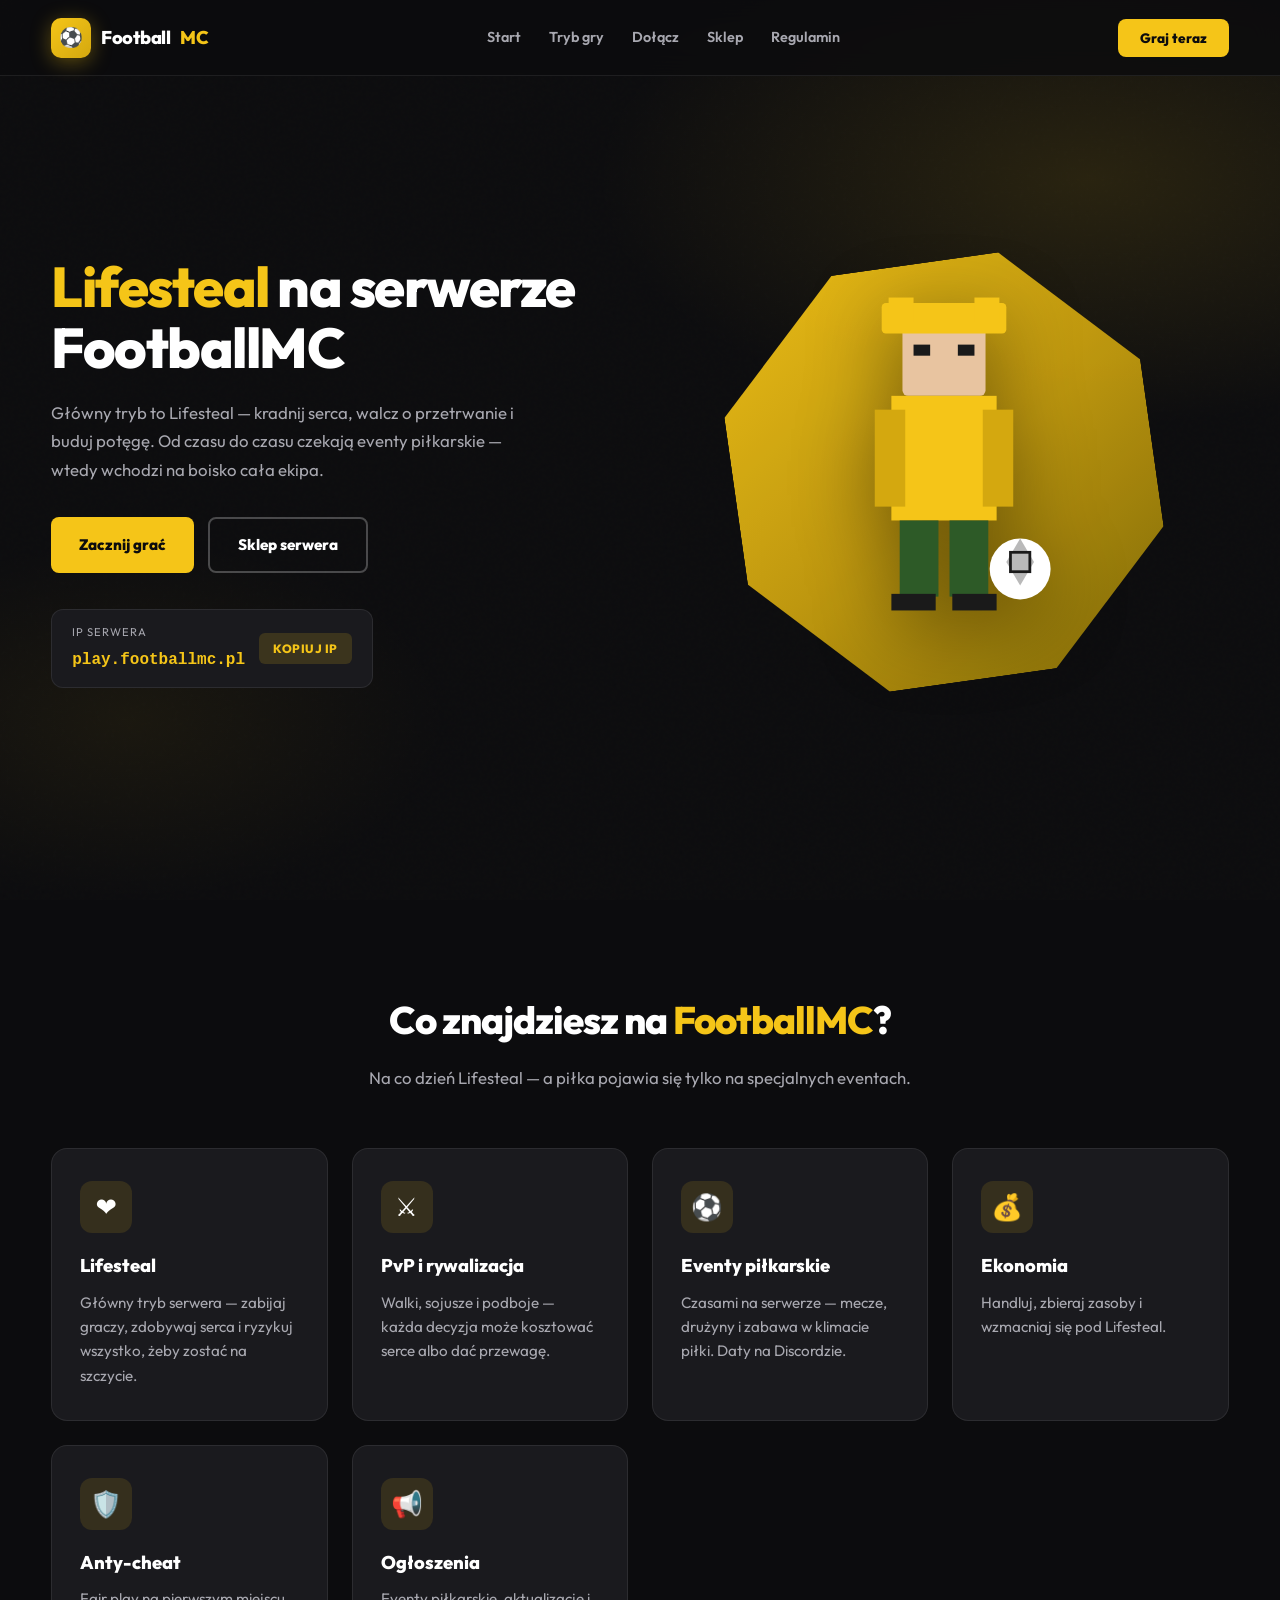
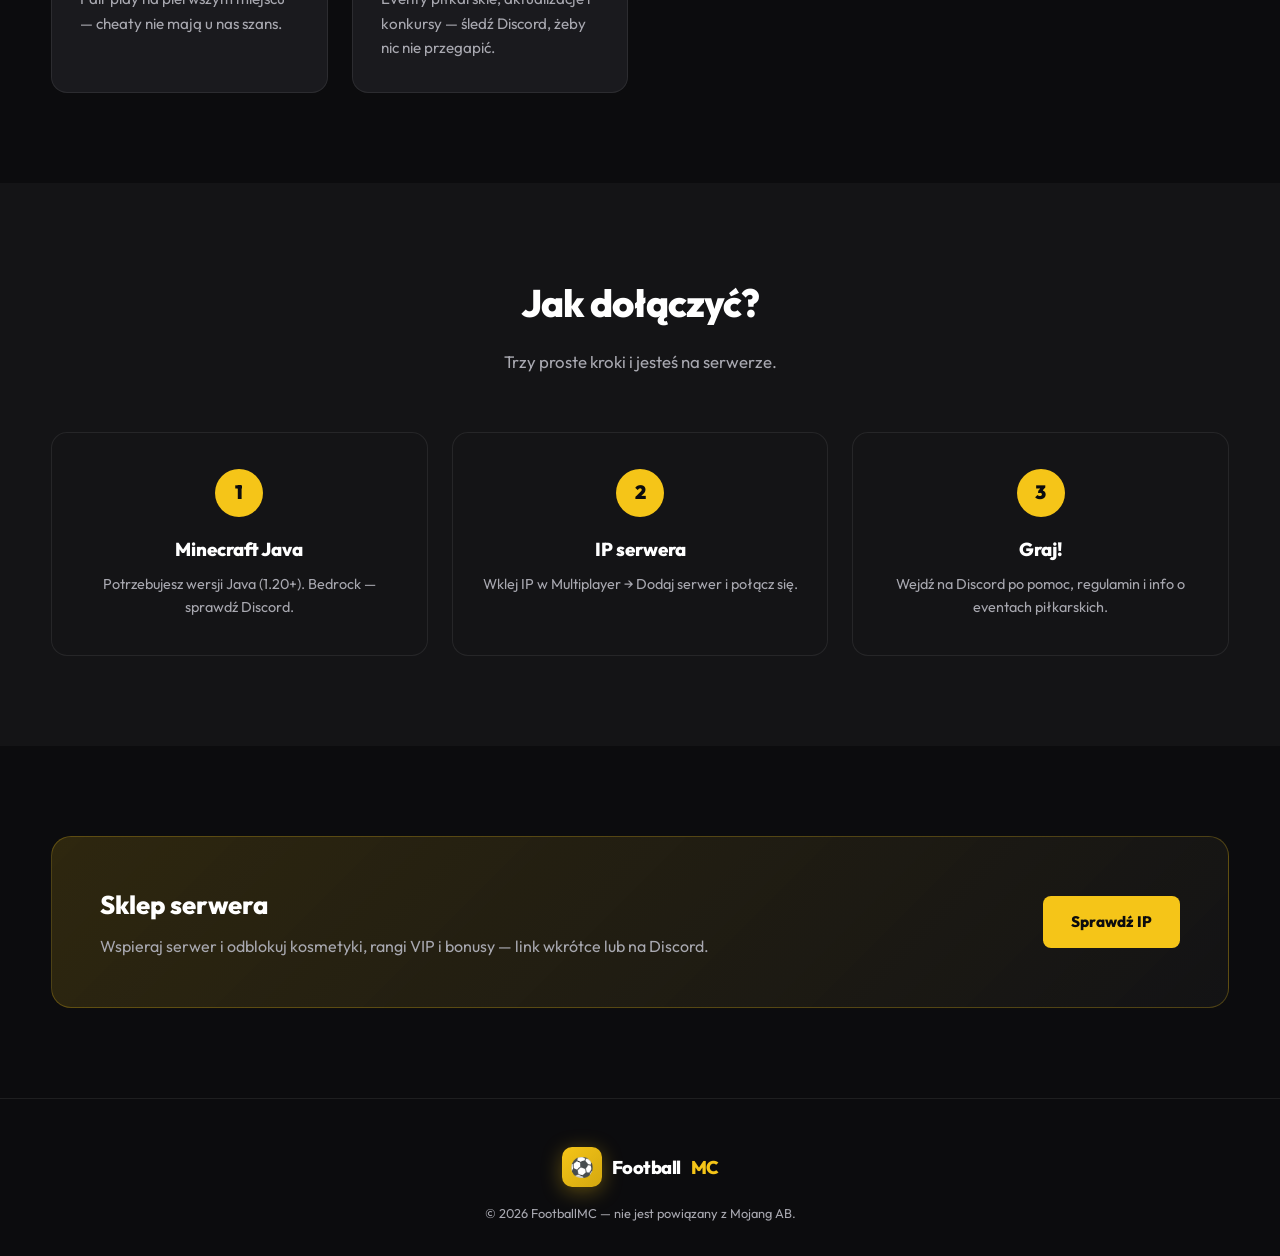
==== commit 59972410: "FootballMC: Lifesteal jako główny tryb, eventy piłkarskie okazjonalnie Co-authored-by: Cursor <curso" ====
--- a/index.html
+++ b/index.html
@@ -4,7 +4,7 @@
     <meta charset="UTF-8">
     <meta name="viewport" content="width=device-width, initial-scale=1.0">
     <title>FootballMC — Serwer Minecraft</title>
-    <meta name="description" content="FootballMC — serwer Minecraft z trybem piłkarskim. Dołącz i graj z przyjaciółmi!">
+    <meta name="description" content="FootballMC — serwer Minecraft Lifesteal. Czasami eventy piłkarskie. Dołącz i graj!">
     <link rel="preconnect" href="https://fonts.googleapis.com">
     <link rel="preconnect" href="https://fonts.gstatic.com" crossorigin>
     <link href="https://fonts.googleapis.com/css2?family=Outfit:wght@400;600;700;800&display=swap" rel="stylesheet">
@@ -46,10 +46,10 @@
     <section class="hero" id="start">
         <div class="container hero-grid">
             <div class="hero-content">
-                <h1>Twój serwer <span class="accent">Football</span> na nowym poziomie</h1>
+                <h1><span class="accent">Lifesteal</span> na serwerze FootballMC</h1>
                 <p class="hero-lead">
-                    FootballMC to Minecraft z pasją do piłki — mecze, drużyny, rankingi i własna ekonomia.
-                    Zbierz ekipę i wjedź na boisko już dziś.
+                    Główny tryb to Lifesteal — kradnij serca, walcz o przetrwanie i buduj potęgę.
+                    Od czasu do czasu czekają eventy piłkarskie — wtedy wchodzi na boisko cała ekipa.
                 </p>
                 <div class="hero-btns">
                     <a href="#dolacz" class="btn btn-primary">Zacznij grać</a>
@@ -94,28 +94,28 @@
         <div class="container">
             <div class="section-head">
                 <h2>Co znajdziesz na <span class="accent">FootballMC</span>?</h2>
-                <p>Serwer stworzony pod mecze, rywalizację i dobrą zabawę — bez nudy na spawnie.</p>
+                <p>Na co dzień Lifesteal — a piłka pojawia się tylko na specjalnych eventach.</p>
             </div>
             <div class="features">
                 <article class="feature">
+                    <div class="feature-icon">❤️</div>
+                    <h3>Lifesteal</h3>
+                    <p>Główny tryb serwera — zabijaj graczy, zdobywaj serca i ryzykuj wszystko, żeby zostać na szczycie.</p>
+                </article>
+                <article class="feature">
+                    <div class="feature-icon">⚔️</div>
+                    <h3>PvP i rywalizacja</h3>
+                    <p>Walki, sojusze i podboje — każda decyzja może kosztować serce albo dać przewagę.</p>
+                </article>
+                <article class="feature">
                     <div class="feature-icon">⚽</div>
-                    <h3>Tryb piłkarski</h3>
-                    <p>Mecze drużynowe, ligi i eventy — graj jak na prawdziwym boisku, tylko w Minecraft.</p>
-                </article>
-                <article class="feature">
-                    <div class="feature-icon">🏆</div>
-                    <h3>Rankingi</h3>
-                    <p>Wspinaj się w tabeli, zdobywaj trofea i pokaż, kto rządzi na boisku.</p>
-                </article>
-                <article class="feature">
-                    <div class="feature-icon">👥</div>
-                    <h3>Drużyny</h3>
-                    <p>Zakładaj kluby, zapraszaj znajomych i grajcie razem w jednej ekipie.</p>
+                    <h3>Eventy piłkarskie</h3>
+                    <p>Czasami na serwerze — mecze, drużyny i zabawa w klimacie piłki. Daty na Discordzie.</p>
                 </article>
                 <article class="feature">
                     <div class="feature-icon">💰</div>
                     <h3>Ekonomia</h3>
-                    <p>Zarabiaj w grze, kupuj ulepszenia i personalizuj swoją postać.</p>
+                    <p>Handluj, zbieraj zasoby i wzmacniaj się pod Lifesteal.</p>
                 </article>
                 <article class="feature">
                     <div class="feature-icon">🛡️</div>
@@ -124,8 +124,8 @@
                 </article>
                 <article class="feature">
                     <div class="feature-icon">📢</div>
-                    <h3>Eventy</h3>
-                    <p>Regularne turnieje i nagrody — zawsze coś się dzieje na serwerze.</p>
+                    <h3>Ogłoszenia</h3>
+                    <p>Eventy piłkarskie, aktualizacje i konkursy — śledź Discord, żeby nic nie przegapić.</p>
                 </article>
             </div>
         </div>
@@ -135,7 +135,7 @@
         <div class="container">
             <div class="section-head">
                 <h2>Jak dołączyć?</h2>
-                <p>Trzy proste kroki i jesteś na boisku.</p>
+                <p>Trzy proste kroki i jesteś na serwerze.</p>
             </div>
             <div class="steps">
                 <div class="step">
@@ -151,7 +151,7 @@
                 <div class="step">
                     <div class="step-num">3</div>
                     <h3>Graj!</h3>
-                    <p>Wejdź na Discord po pomoc, regulamin i ogłoszenia o meczach.</p>
+                    <p>Wejdź na Discord po pomoc, regulamin i info o eventach piłkarskich.</p>
                 </div>
             </div>
         </div>
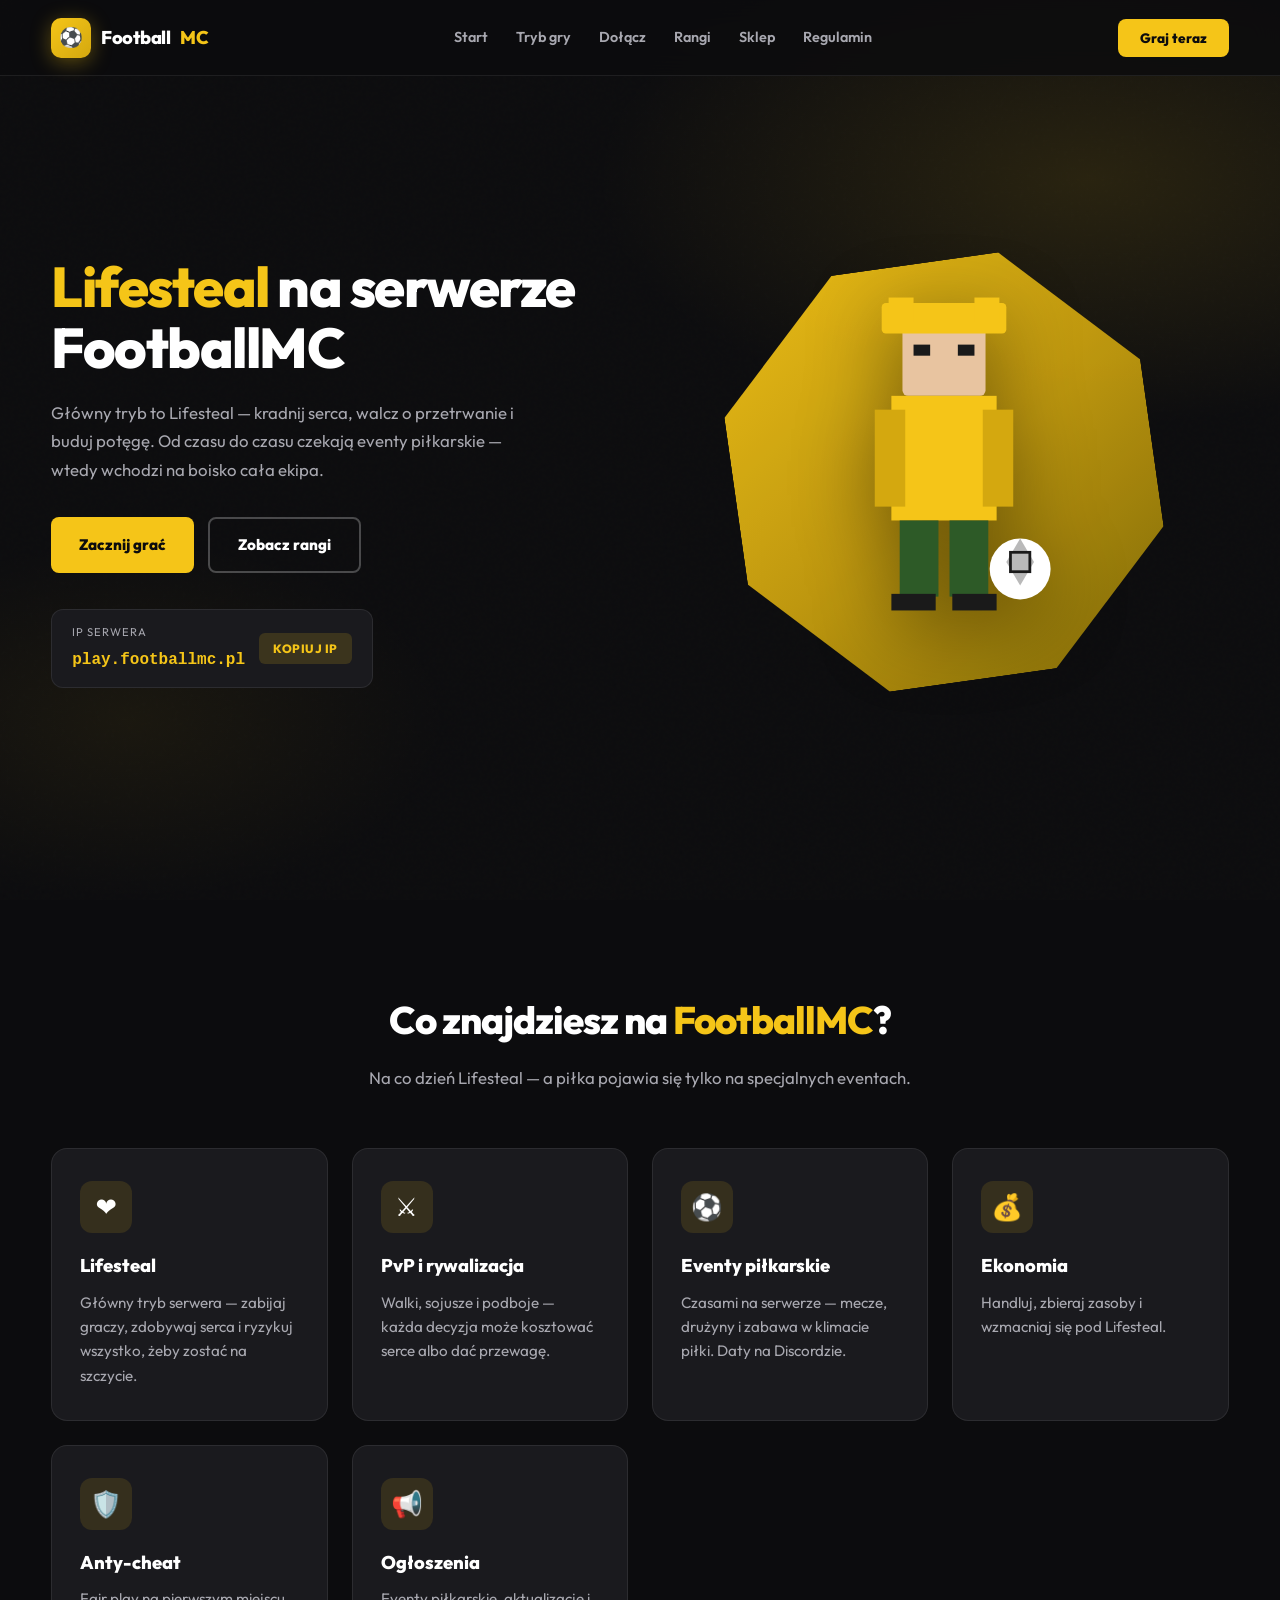
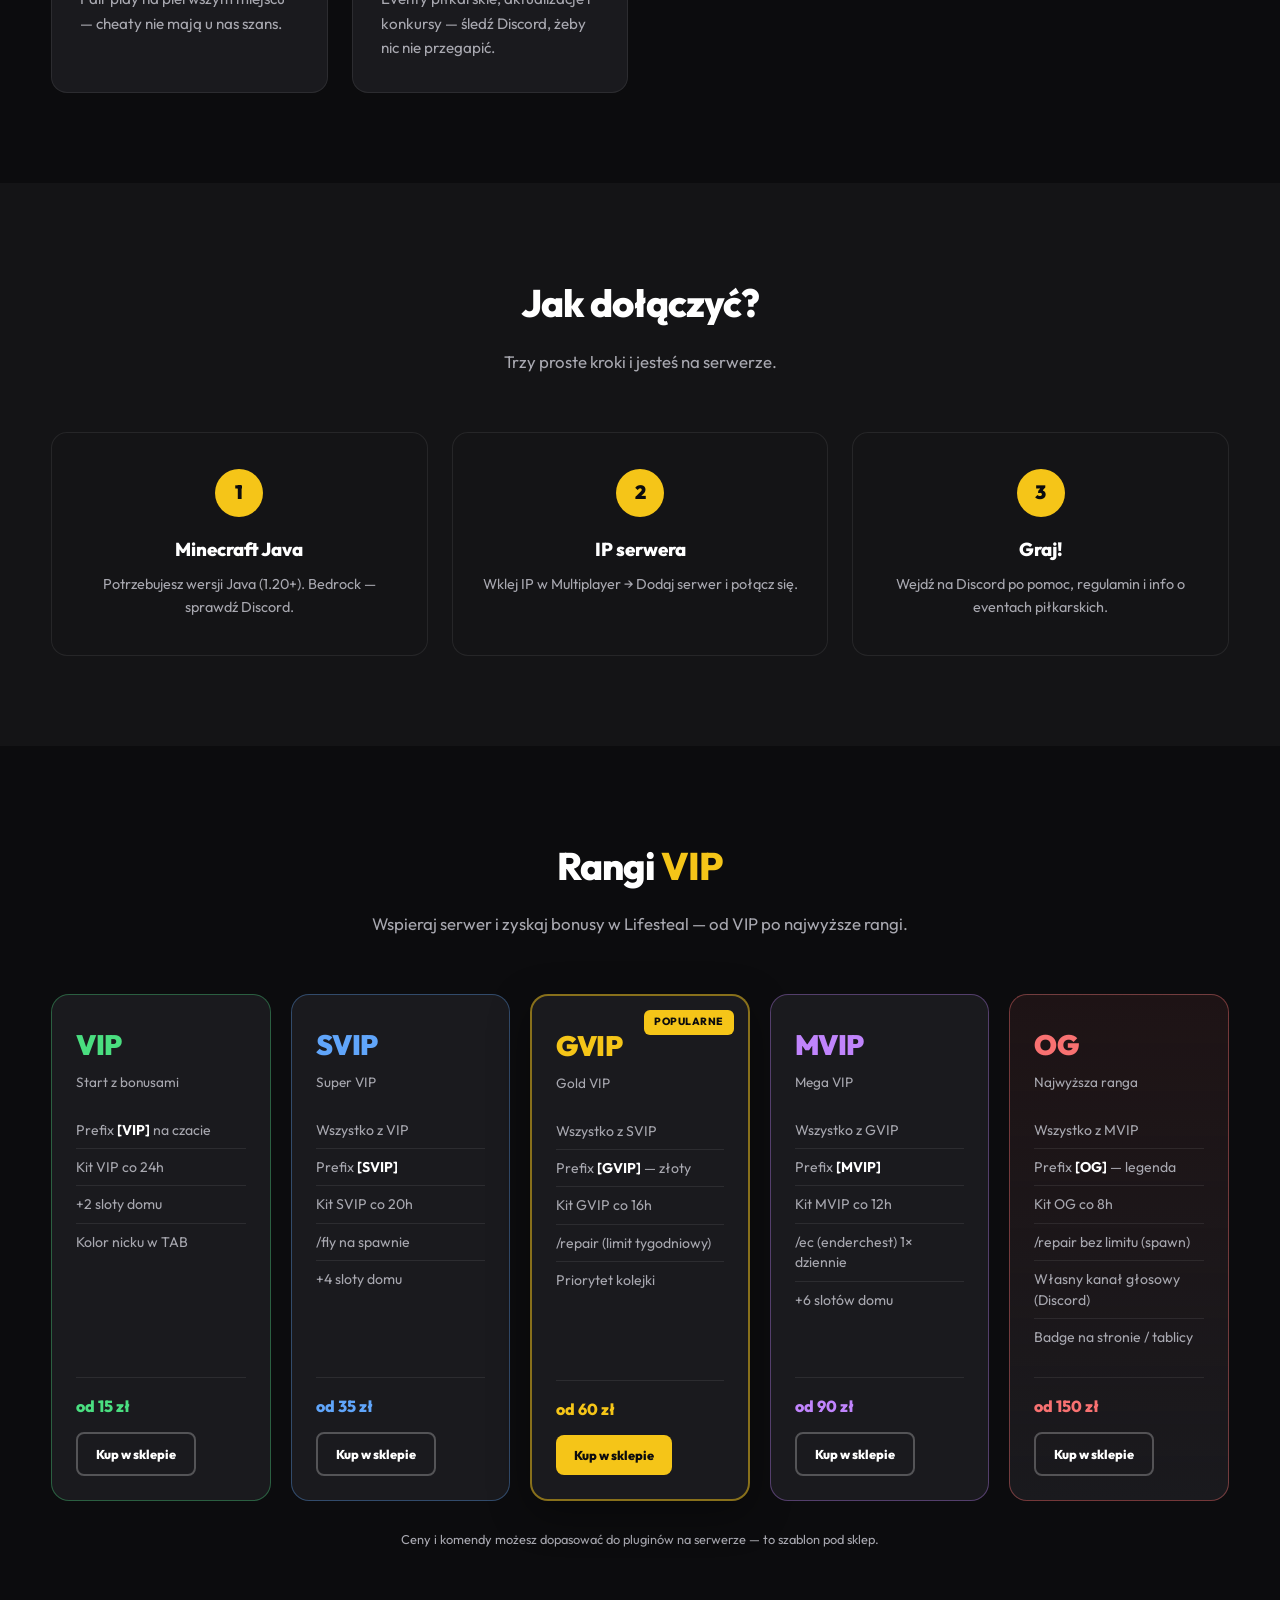
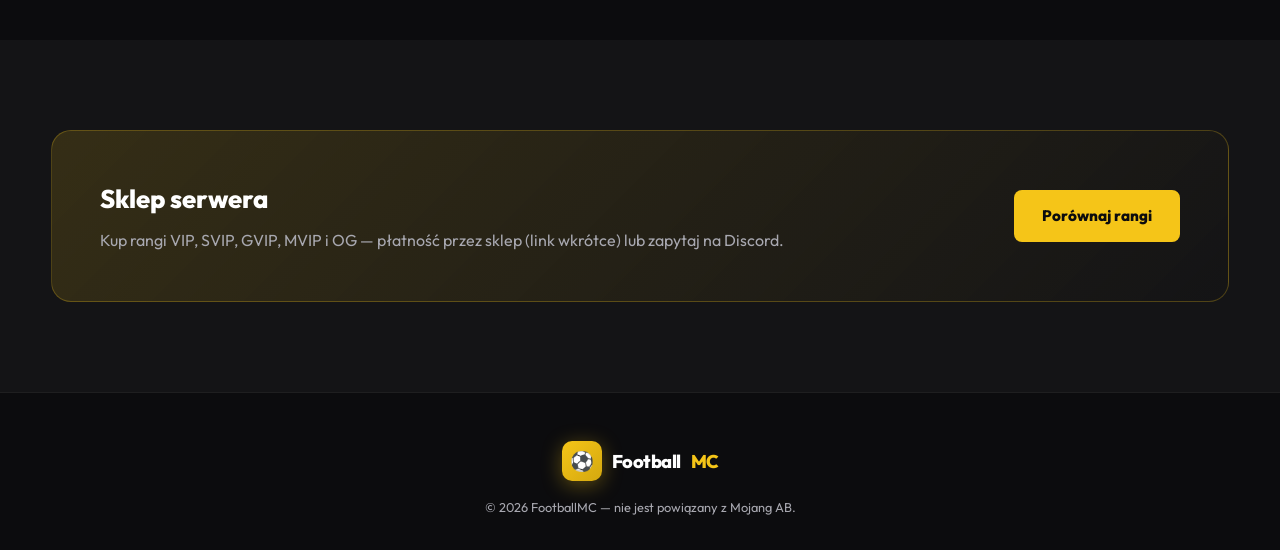
==== commit 0a04f8ed: "FootballMC: sekcja rang VIP, SVIP, GVIP, MVIP i OG Co-authored-by: Cursor <cursoragent@cursor.com>" ====
--- a/index.html
+++ b/index.html
@@ -24,6 +24,7 @@
                 <a href="#start">Start</a>
                 <a href="#tryb">Tryb gry</a>
                 <a href="#dolacz">Dołącz</a>
+                <a href="#rangi">Rangi</a>
                 <a href="#sklep">Sklep</a>
                 <a href="regulamin.html">Regulamin</a>
             </nav>
@@ -38,6 +39,7 @@
         <a href="#start">Start</a>
         <a href="#tryb">Tryb gry</a>
         <a href="#dolacz">Dołącz</a>
+        <a href="#rangi">Rangi</a>
         <a href="#sklep">Sklep</a>
         <a href="regulamin.html">Regulamin</a>
         <a href="#dolacz" class="btn btn-primary" style="margin-top:8px;text-align:center;">Graj teraz</a>
@@ -53,7 +55,7 @@
                 </p>
                 <div class="hero-btns">
                     <a href="#dolacz" class="btn btn-primary">Zacznij grać</a>
-                    <a href="#sklep" class="btn btn-outline">Sklep serwera</a>
+                    <a href="#rangi" class="btn btn-outline">Zobacz rangi</a>
                 </div>
                 <div class="ip-card">
                     <div>
@@ -157,14 +159,106 @@
         </div>
     </section>
 
-    <section class="section" id="sklep">
+    <section class="section" id="rangi">
+        <div class="container">
+            <div class="section-head">
+                <h2>Rangi <span class="accent">VIP</span></h2>
+                <p>Wspieraj serwer i zyskaj bonusy w Lifesteal — od VIP po najwyższe rangi.</p>
+            </div>
+            <div class="ranks-grid">
+                <article class="rank-card rank-vip">
+                    <div class="rank-badge">VIP</div>
+                    <p class="rank-tagline">Start z bonusami</p>
+                    <ul class="rank-perks">
+                        <li>Prefix <strong>[VIP]</strong> na czacie</li>
+                        <li>Kit VIP co 24h</li>
+                        <li>+2 sloty domu</li>
+                        <li>Kolor nicku w TAB</li>
+                    </ul>
+                    <div class="rank-foot">
+                        <span class="rank-price">od 15 zł</span>
+                        <a href="#sklep" class="btn btn-outline btn-sm">Kup w sklepie</a>
+                    </div>
+                </article>
+
+                <article class="rank-card rank-svip">
+                    <div class="rank-badge">SVIP</div>
+                    <p class="rank-tagline">Super VIP</p>
+                    <ul class="rank-perks">
+                        <li>Wszystko z VIP</li>
+                        <li>Prefix <strong>[SVIP]</strong></li>
+                        <li>Kit SVIP co 20h</li>
+                        <li>/fly na spawnie</li>
+                        <li>+4 sloty domu</li>
+                    </ul>
+                    <div class="rank-foot">
+                        <span class="rank-price">od 35 zł</span>
+                        <a href="#sklep" class="btn btn-outline btn-sm">Kup w sklepie</a>
+                    </div>
+                </article>
+
+                <article class="rank-card rank-gvip rank-popular">
+                    <span class="rank-popular-label">Popularne</span>
+                    <div class="rank-badge">GVIP</div>
+                    <p class="rank-tagline">Gold VIP</p>
+                    <ul class="rank-perks">
+                        <li>Wszystko z SVIP</li>
+                        <li>Prefix <strong>[GVIP]</strong> — złoty</li>
+                        <li>Kit GVIP co 16h</li>
+                        <li>/repair (limit tygodniowy)</li>
+                        <li>Priorytet kolejki</li>
+                    </ul>
+                    <div class="rank-foot">
+                        <span class="rank-price">od 60 zł</span>
+                        <a href="#sklep" class="btn btn-primary btn-sm">Kup w sklepie</a>
+                    </div>
+                </article>
+
+                <article class="rank-card rank-mvip">
+                    <div class="rank-badge">MVIP</div>
+                    <p class="rank-tagline">Mega VIP</p>
+                    <ul class="rank-perks">
+                        <li>Wszystko z GVIP</li>
+                        <li>Prefix <strong>[MVIP]</strong></li>
+                        <li>Kit MVIP co 12h</li>
+                        <li>/ec (enderchest) 1× dziennie</li>
+                        <li>+6 slotów domu</li>
+                    </ul>
+                    <div class="rank-foot">
+                        <span class="rank-price">od 90 zł</span>
+                        <a href="#sklep" class="btn btn-outline btn-sm">Kup w sklepie</a>
+                    </div>
+                </article>
+
+                <article class="rank-card rank-ogvip">
+                    <div class="rank-badge">OG</div>
+                    <p class="rank-tagline">Najwyższa ranga</p>
+                    <ul class="rank-perks">
+                        <li>Wszystko z MVIP</li>
+                        <li>Prefix <strong>[OG]</strong> — legenda</li>
+                        <li>Kit OG co 8h</li>
+                        <li>/repair bez limitu (spawn)</li>
+                        <li>Własny kanał głosowy (Discord)</li>
+                        <li>Badge na stronie / tablicy</li>
+                    </ul>
+                    <div class="rank-foot">
+                        <span class="rank-price">od 150 zł</span>
+                        <a href="#sklep" class="btn btn-outline btn-sm">Kup w sklepie</a>
+                    </div>
+                </article>
+            </div>
+            <p class="ranks-note">Ceny i komendy możesz dopasować do pluginów na serwerze — to szablon pod sklep.</p>
+        </div>
+    </section>
+
+    <section class="section" id="sklep" style="background: var(--bg-2);">
         <div class="container">
             <div class="shop-banner">
                 <div>
                     <h2>Sklep serwera</h2>
-                    <p>Wspieraj serwer i odblokuj kosmetyki, rangi VIP i bonusy — link wkrótce lub na Discord.</p>
-                </div>
-                <a href="#dolacz" class="btn btn-primary">Sprawdź IP</a>
+                    <p>Kup rangi VIP, SVIP, GVIP, MVIP i OG — płatność przez sklep (link wkrótce) lub zapytaj na Discord.</p>
+                </div>
+                <a href="#rangi" class="btn btn-primary">Porównaj rangi</a>
             </div>
         </div>
     </section>
--- a/style.css
+++ b/style.css
@@ -421,6 +421,205 @@
     font-size: 0.9rem;
 }
 
+/* --- rangi --- */
+.ranks-grid {
+    display: grid;
+    grid-template-columns: repeat(auto-fit, minmax(220px, 1fr));
+    gap: 20px;
+    align-items: stretch;
+}
+
+.rank-card {
+    position: relative;
+    padding: 28px 24px 24px;
+    background: var(--card);
+    border: 1px solid var(--border);
+    border-radius: 18px;
+    display: flex;
+    flex-direction: column;
+    transition: transform 0.25s, border-color 0.25s, box-shadow 0.25s;
+}
+
+.rank-card:hover {
+    transform: translateY(-6px);
+}
+
+.rank-popular {
+    border-width: 2px;
+    box-shadow: 0 12px 40px rgba(0, 0, 0, 0.35);
+}
+
+.rank-popular-label {
+    position: absolute;
+    top: 14px;
+    right: 14px;
+    font-size: 0.65rem;
+    font-weight: 800;
+    text-transform: uppercase;
+    letter-spacing: 0.5px;
+    padding: 4px 10px;
+    border-radius: 6px;
+    background: var(--yellow);
+    color: #0c0c0e;
+}
+
+.rank-badge {
+    font-size: 1.75rem;
+    font-weight: 900;
+    letter-spacing: -0.5px;
+    margin-bottom: 4px;
+}
+
+.rank-tagline {
+    color: var(--text-dim);
+    font-size: 0.85rem;
+    margin-bottom: 18px;
+}
+
+.rank-perks {
+    list-style: none;
+    flex: 1;
+    margin-bottom: 22px;
+}
+
+.rank-perks li {
+    color: var(--text-dim);
+    font-size: 0.88rem;
+    padding: 8px 0;
+    border-bottom: 1px solid var(--border);
+    line-height: 1.45;
+}
+
+.rank-perks li:last-child {
+    border-bottom: none;
+}
+
+.rank-perks strong {
+    color: var(--text);
+}
+
+.rank-foot {
+    display: flex;
+    flex-wrap: wrap;
+    align-items: center;
+    justify-content: space-between;
+    gap: 12px;
+    padding-top: 16px;
+    border-top: 1px solid var(--border);
+}
+
+.rank-price {
+    font-weight: 800;
+    font-size: 1rem;
+}
+
+.btn-sm {
+    padding: 10px 18px;
+    font-size: 0.8rem;
+}
+
+.ranks-note {
+    text-align: center;
+    color: var(--text-dim);
+    font-size: 0.8rem;
+    margin-top: 28px;
+    max-width: 560px;
+    margin-left: auto;
+    margin-right: auto;
+}
+
+.rank-vip {
+    border-color: rgba(74, 222, 128, 0.35);
+}
+
+.rank-vip .rank-badge {
+    color: #4ade80;
+}
+
+.rank-vip .rank-price {
+    color: #4ade80;
+}
+
+.rank-vip:hover {
+    border-color: rgba(74, 222, 128, 0.55);
+    box-shadow: 0 12px 36px rgba(74, 222, 128, 0.12);
+}
+
+.rank-svip {
+    border-color: rgba(96, 165, 250, 0.35);
+}
+
+.rank-svip .rank-badge {
+    color: #60a5fa;
+}
+
+.rank-svip .rank-price {
+    color: #60a5fa;
+}
+
+.rank-svip:hover {
+    border-color: rgba(96, 165, 250, 0.55);
+    box-shadow: 0 12px 36px rgba(96, 165, 250, 0.12);
+}
+
+.rank-gvip {
+    border-color: rgba(245, 197, 24, 0.5);
+}
+
+.rank-gvip .rank-badge {
+    color: var(--yellow);
+}
+
+.rank-gvip .rank-price {
+    color: var(--yellow);
+}
+
+.rank-gvip:hover {
+    border-color: var(--yellow);
+    box-shadow: 0 16px 48px var(--yellow-glow);
+}
+
+.rank-mvip {
+    border-color: rgba(192, 132, 252, 0.35);
+}
+
+.rank-mvip .rank-badge {
+    color: #c084fc;
+}
+
+.rank-mvip .rank-price {
+    color: #c084fc;
+}
+
+.rank-mvip:hover {
+    border-color: rgba(192, 132, 252, 0.55);
+    box-shadow: 0 12px 36px rgba(192, 132, 252, 0.12);
+}
+
+.rank-ogvip {
+    border-color: rgba(248, 113, 113, 0.4);
+    background: linear-gradient(180deg, rgba(248, 113, 113, 0.08), var(--card));
+}
+
+.rank-ogvip .rank-badge {
+    color: #f87171;
+}
+
+.rank-ogvip .rank-price {
+    color: #f87171;
+}
+
+.rank-ogvip:hover {
+    border-color: rgba(248, 113, 113, 0.6);
+    box-shadow: 0 12px 36px rgba(248, 113, 113, 0.15);
+}
+
+@media (min-width: 1100px) {
+    .ranks-grid {
+        grid-template-columns: repeat(5, 1fr);
+    }
+}
+
 /* --- sklep teaser --- */
 .shop-banner {
     padding: 48px;
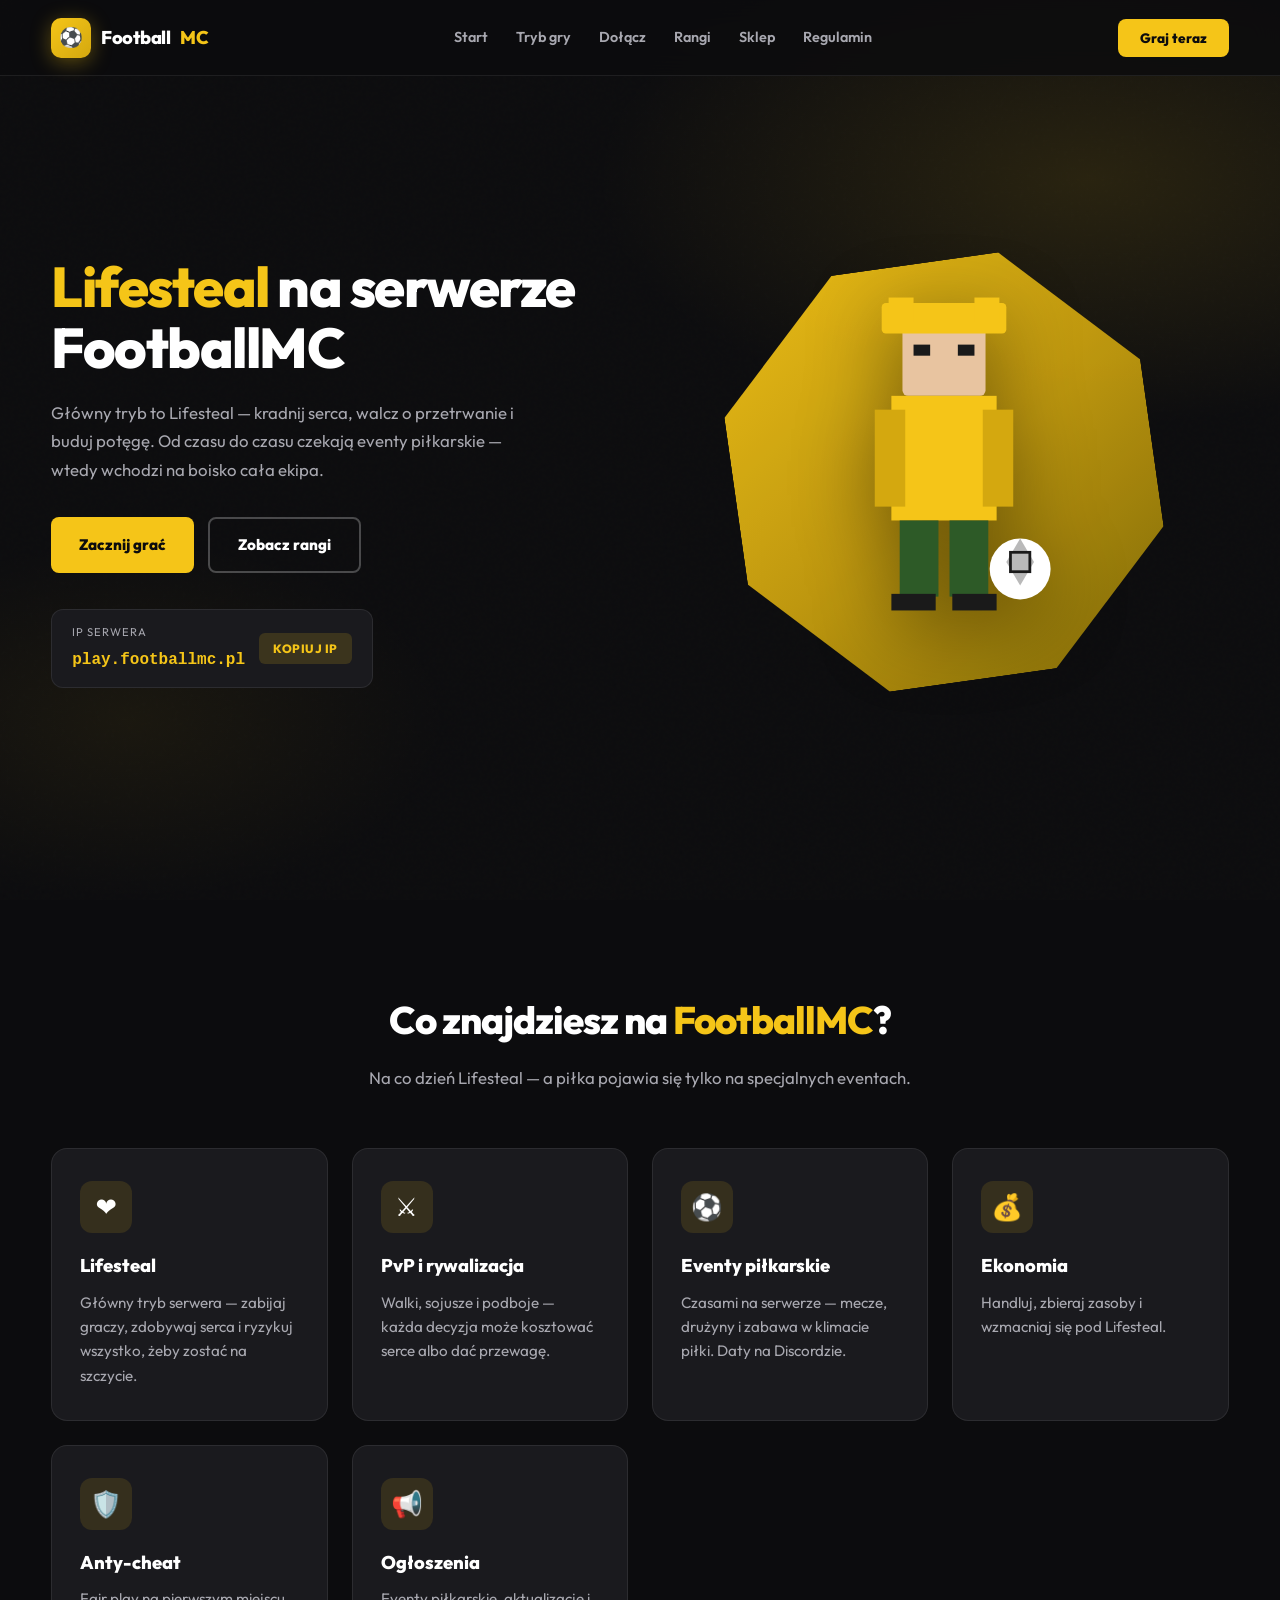
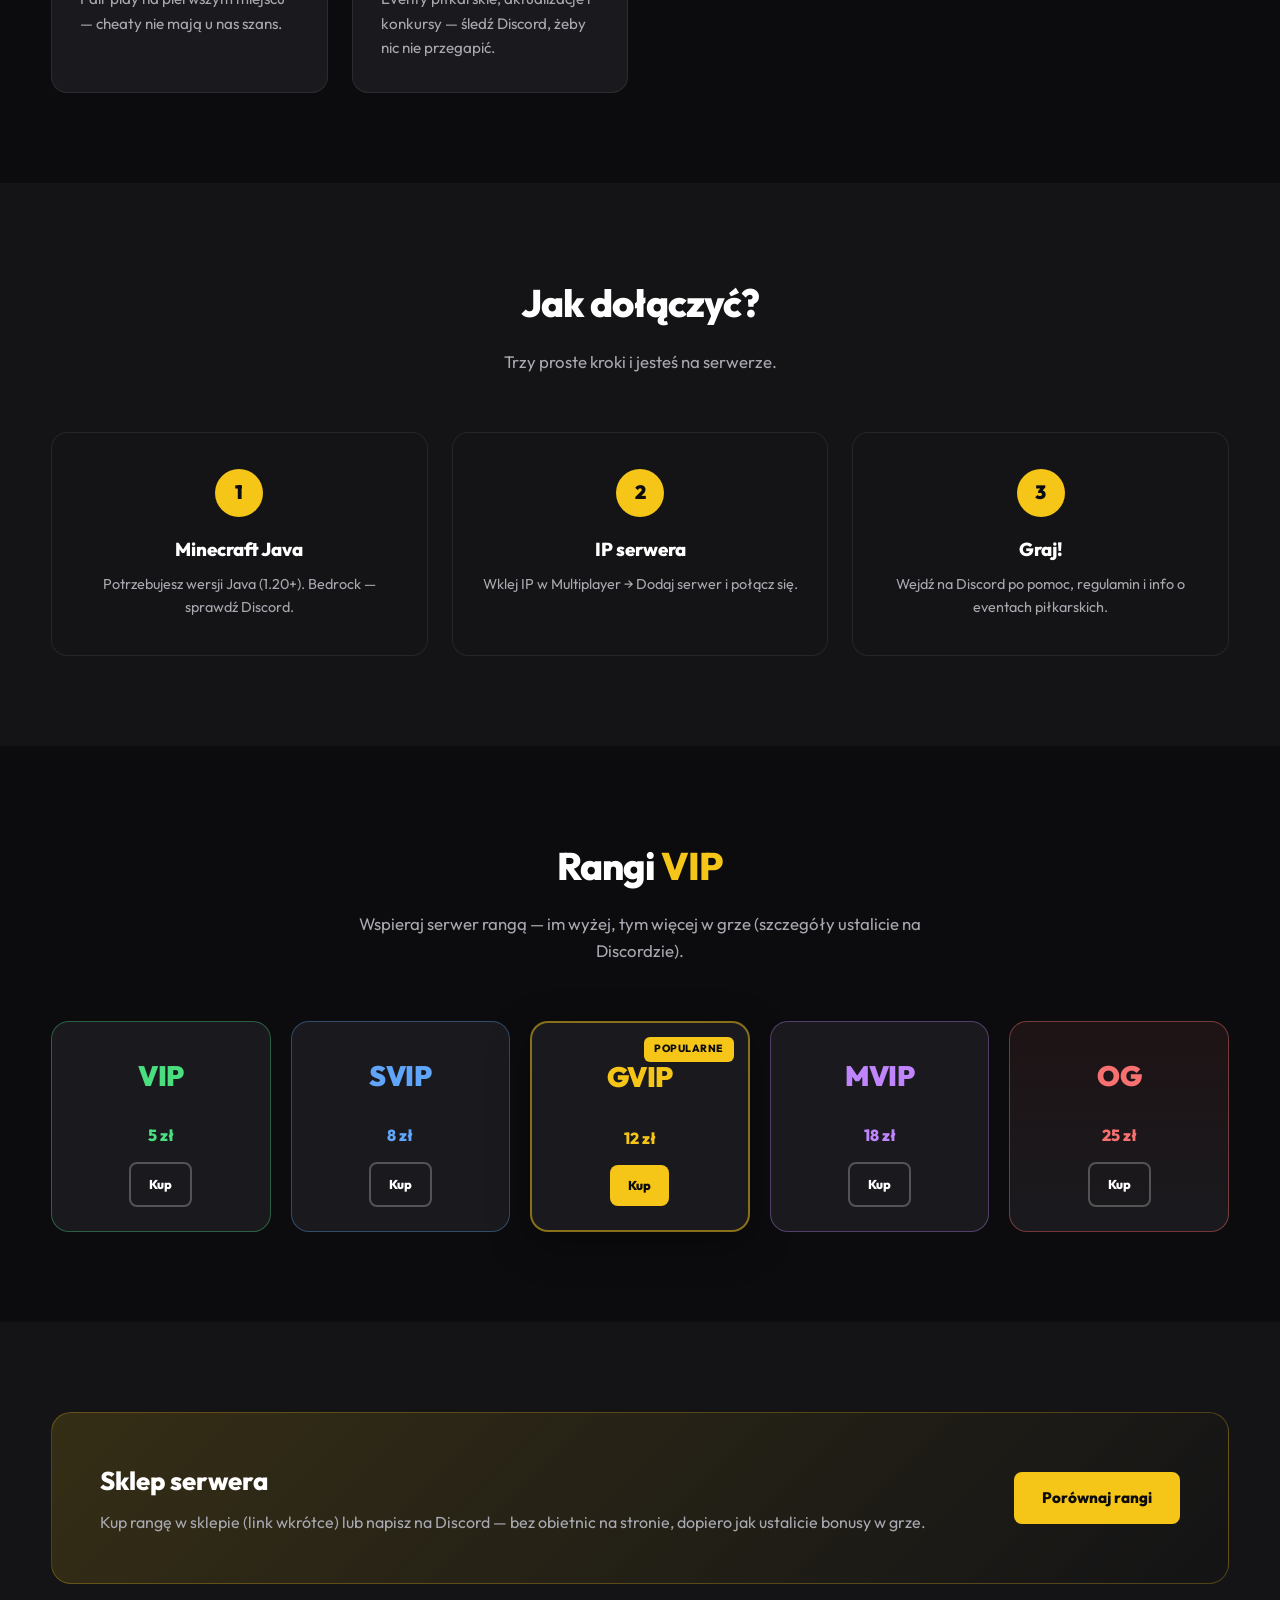
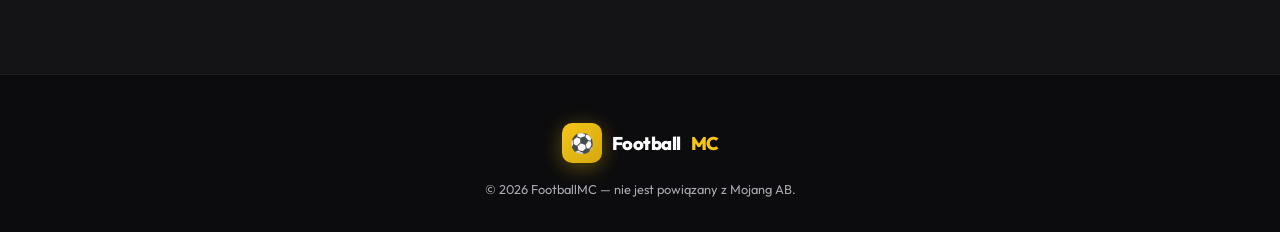
==== commit b7154aaa: "Rangi: niższe ceny, bez listy bonusów Co-authored-by: Cursor <cursoragent@cursor.com>" ====
--- a/index.html
+++ b/index.html
@@ -163,91 +163,50 @@
         <div class="container">
             <div class="section-head">
                 <h2>Rangi <span class="accent">VIP</span></h2>
-                <p>Wspieraj serwer i zyskaj bonusy w Lifesteal — od VIP po najwyższe rangi.</p>
+                <p>Wspieraj serwer rangą — im wyżej, tym więcej w grze (szczegóły ustalicie na Discordzie).</p>
             </div>
             <div class="ranks-grid">
                 <article class="rank-card rank-vip">
                     <div class="rank-badge">VIP</div>
-                    <p class="rank-tagline">Start z bonusami</p>
-                    <ul class="rank-perks">
-                        <li>Prefix <strong>[VIP]</strong> na czacie</li>
-                        <li>Kit VIP co 24h</li>
-                        <li>+2 sloty domu</li>
-                        <li>Kolor nicku w TAB</li>
-                    </ul>
-                    <div class="rank-foot">
-                        <span class="rank-price">od 15 zł</span>
-                        <a href="#sklep" class="btn btn-outline btn-sm">Kup w sklepie</a>
+                    <div class="rank-foot">
+                        <span class="rank-price">5 zł</span>
+                        <a href="#sklep" class="btn btn-outline btn-sm">Kup</a>
                     </div>
                 </article>
 
                 <article class="rank-card rank-svip">
                     <div class="rank-badge">SVIP</div>
-                    <p class="rank-tagline">Super VIP</p>
-                    <ul class="rank-perks">
-                        <li>Wszystko z VIP</li>
-                        <li>Prefix <strong>[SVIP]</strong></li>
-                        <li>Kit SVIP co 20h</li>
-                        <li>/fly na spawnie</li>
-                        <li>+4 sloty domu</li>
-                    </ul>
-                    <div class="rank-foot">
-                        <span class="rank-price">od 35 zł</span>
-                        <a href="#sklep" class="btn btn-outline btn-sm">Kup w sklepie</a>
+                    <div class="rank-foot">
+                        <span class="rank-price">8 zł</span>
+                        <a href="#sklep" class="btn btn-outline btn-sm">Kup</a>
                     </div>
                 </article>
 
                 <article class="rank-card rank-gvip rank-popular">
                     <span class="rank-popular-label">Popularne</span>
                     <div class="rank-badge">GVIP</div>
-                    <p class="rank-tagline">Gold VIP</p>
-                    <ul class="rank-perks">
-                        <li>Wszystko z SVIP</li>
-                        <li>Prefix <strong>[GVIP]</strong> — złoty</li>
-                        <li>Kit GVIP co 16h</li>
-                        <li>/repair (limit tygodniowy)</li>
-                        <li>Priorytet kolejki</li>
-                    </ul>
-                    <div class="rank-foot">
-                        <span class="rank-price">od 60 zł</span>
-                        <a href="#sklep" class="btn btn-primary btn-sm">Kup w sklepie</a>
+                    <div class="rank-foot">
+                        <span class="rank-price">12 zł</span>
+                        <a href="#sklep" class="btn btn-primary btn-sm">Kup</a>
                     </div>
                 </article>
 
                 <article class="rank-card rank-mvip">
                     <div class="rank-badge">MVIP</div>
-                    <p class="rank-tagline">Mega VIP</p>
-                    <ul class="rank-perks">
-                        <li>Wszystko z GVIP</li>
-                        <li>Prefix <strong>[MVIP]</strong></li>
-                        <li>Kit MVIP co 12h</li>
-                        <li>/ec (enderchest) 1× dziennie</li>
-                        <li>+6 slotów domu</li>
-                    </ul>
-                    <div class="rank-foot">
-                        <span class="rank-price">od 90 zł</span>
-                        <a href="#sklep" class="btn btn-outline btn-sm">Kup w sklepie</a>
+                    <div class="rank-foot">
+                        <span class="rank-price">18 zł</span>
+                        <a href="#sklep" class="btn btn-outline btn-sm">Kup</a>
                     </div>
                 </article>
 
                 <article class="rank-card rank-ogvip">
                     <div class="rank-badge">OG</div>
-                    <p class="rank-tagline">Najwyższa ranga</p>
-                    <ul class="rank-perks">
-                        <li>Wszystko z MVIP</li>
-                        <li>Prefix <strong>[OG]</strong> — legenda</li>
-                        <li>Kit OG co 8h</li>
-                        <li>/repair bez limitu (spawn)</li>
-                        <li>Własny kanał głosowy (Discord)</li>
-                        <li>Badge na stronie / tablicy</li>
-                    </ul>
-                    <div class="rank-foot">
-                        <span class="rank-price">od 150 zł</span>
-                        <a href="#sklep" class="btn btn-outline btn-sm">Kup w sklepie</a>
-                    </div>
-                </article>
-            </div>
-            <p class="ranks-note">Ceny i komendy możesz dopasować do pluginów na serwerze — to szablon pod sklep.</p>
+                    <div class="rank-foot">
+                        <span class="rank-price">25 zł</span>
+                        <a href="#sklep" class="btn btn-outline btn-sm">Kup</a>
+                    </div>
+                </article>
+            </div>
         </div>
     </section>
 
@@ -256,7 +215,7 @@
             <div class="shop-banner">
                 <div>
                     <h2>Sklep serwera</h2>
-                    <p>Kup rangi VIP, SVIP, GVIP, MVIP i OG — płatność przez sklep (link wkrótce) lub zapytaj na Discord.</p>
+                    <p>Kup rangę w sklepie (link wkrótce) lub napisz na Discord — bez obietnic na stronie, dopiero jak ustalicie bonusy w grze.</p>
                 </div>
                 <a href="#rangi" class="btn btn-primary">Porównaj rangi</a>
             </div>
--- a/style.css
+++ b/style.css
@@ -431,12 +431,17 @@
 
 .rank-card {
     position: relative;
-    padding: 28px 24px 24px;
+    padding: 32px 24px 24px;
     background: var(--card);
     border: 1px solid var(--border);
     border-radius: 18px;
     display: flex;
     flex-direction: column;
+    align-items: center;
+    text-align: center;
+    min-height: 140px;
+    justify-content: space-between;
+    gap: 20px;
     transition: transform 0.25s, border-color 0.25s, box-shadow 0.25s;
 }
 
@@ -470,42 +475,12 @@
     margin-bottom: 4px;
 }
 
-.rank-tagline {
-    color: var(--text-dim);
-    font-size: 0.85rem;
-    margin-bottom: 18px;
-}
-
-.rank-perks {
-    list-style: none;
-    flex: 1;
-    margin-bottom: 22px;
-}
-
-.rank-perks li {
-    color: var(--text-dim);
-    font-size: 0.88rem;
-    padding: 8px 0;
-    border-bottom: 1px solid var(--border);
-    line-height: 1.45;
-}
-
-.rank-perks li:last-child {
-    border-bottom: none;
-}
-
-.rank-perks strong {
-    color: var(--text);
-}
-
 .rank-foot {
     display: flex;
-    flex-wrap: wrap;
-    align-items: center;
-    justify-content: space-between;
-    gap: 12px;
-    padding-top: 16px;
-    border-top: 1px solid var(--border);
+    flex-direction: column;
+    align-items: center;
+    gap: 14px;
+    width: 100%;
 }
 
 .rank-price {
@@ -516,16 +491,6 @@
 .btn-sm {
     padding: 10px 18px;
     font-size: 0.8rem;
-}
-
-.ranks-note {
-    text-align: center;
-    color: var(--text-dim);
-    font-size: 0.8rem;
-    margin-top: 28px;
-    max-width: 560px;
-    margin-left: auto;
-    margin-right: auto;
 }
 
 .rank-vip {
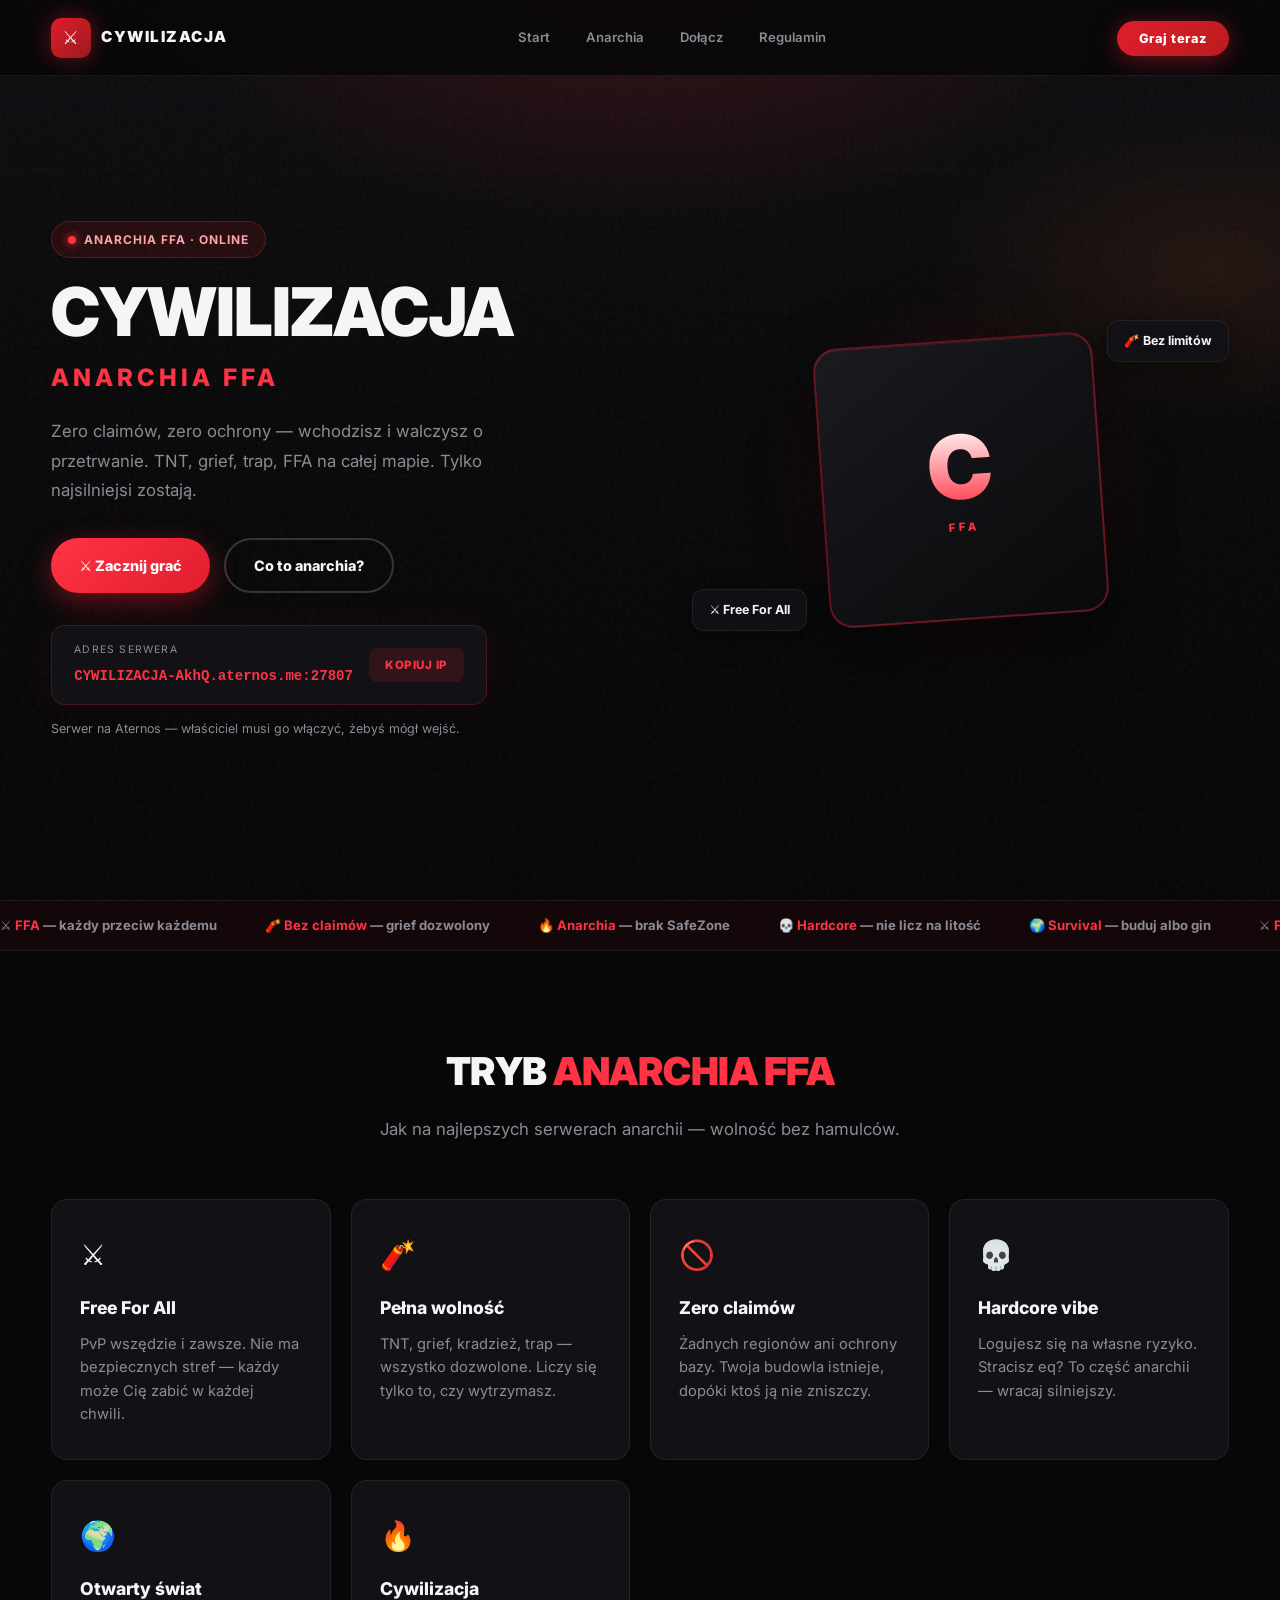
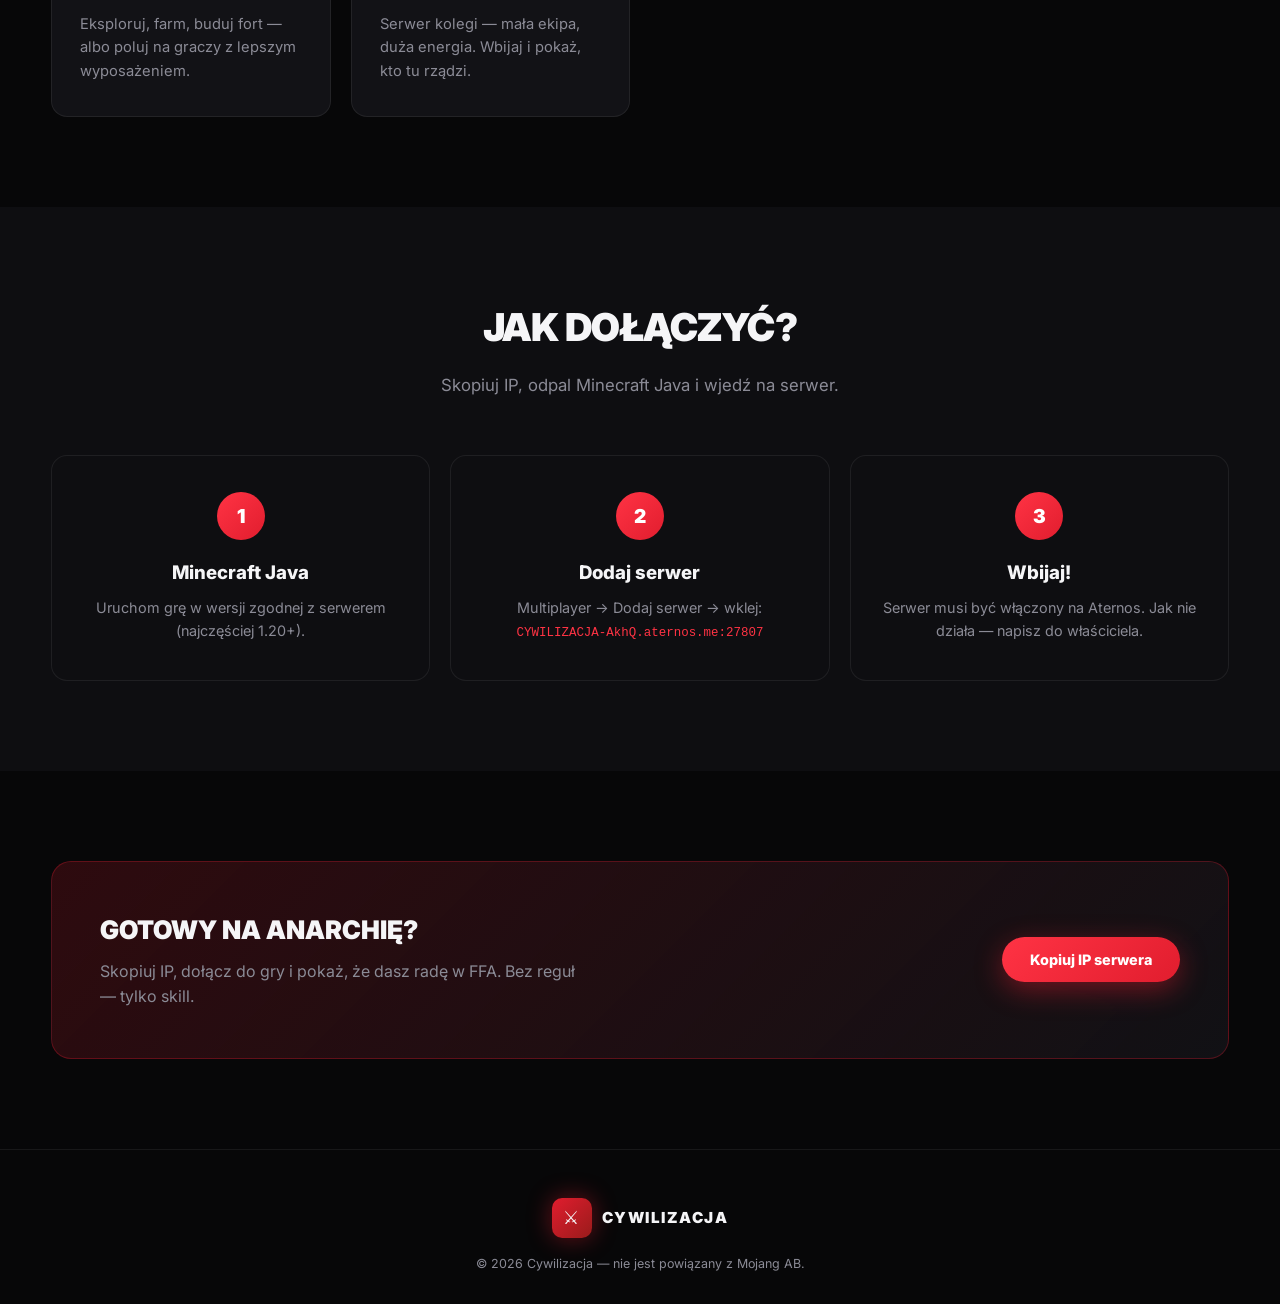
==== commit 111e0472: "CYWILIZACJA: strona Anarchia FFA w stylu anarchia.gg Co-authored-by: Cursor <cursoragent@cursor.com>" ====
--- a/index.html
+++ b/index.html
@@ -3,11 +3,11 @@
 <head>
     <meta charset="UTF-8">
     <meta name="viewport" content="width=device-width, initial-scale=1.0">
-    <title>FootballMC — Serwer Minecraft</title>
-    <meta name="description" content="FootballMC — serwer Minecraft Lifesteal. Czasami eventy piłkarskie. Dołącz i graj!">
+    <title>CYWILIZACJA — Anarchia FFA</title>
+    <meta name="description" content="CYWILIZACJA — serwer Minecraft Anarchia FFA. Bez reguł, pełne PvP. Dołącz teraz!">
     <link rel="preconnect" href="https://fonts.googleapis.com">
     <link rel="preconnect" href="https://fonts.gstatic.com" crossorigin>
-    <link href="https://fonts.googleapis.com/css2?family=Outfit:wght@400;600;700;800&display=swap" rel="stylesheet">
+    <link href="https://fonts.googleapis.com/css2?family=Inter:wght@400;600;700;800;900&display=swap" rel="stylesheet">
     <link rel="stylesheet" href="style.css">
 </head>
 <body>
@@ -17,15 +17,13 @@
     <header class="nav">
         <div class="container nav-inner">
             <a href="index.html" class="logo">
-                <span class="logo-icon">⚽</span>
-                Football<span class="accent">MC</span>
+                <span class="logo-icon">⚔</span>
+                CYWILIZACJA
             </a>
             <nav class="nav-links" aria-label="Menu">
                 <a href="#start">Start</a>
-                <a href="#tryb">Tryb gry</a>
+                <a href="#tryb">Anarchia</a>
                 <a href="#dolacz">Dołącz</a>
-                <a href="#rangi">Rangi</a>
-                <a href="#sklep">Sklep</a>
                 <a href="regulamin.html">Regulamin</a>
             </nav>
             <div class="nav-cta-wrap">
@@ -37,10 +35,8 @@
 
     <div class="mobile-menu" id="mobileMenu">
         <a href="#start">Start</a>
-        <a href="#tryb">Tryb gry</a>
+        <a href="#tryb">Anarchia</a>
         <a href="#dolacz">Dołącz</a>
-        <a href="#rangi">Rangi</a>
-        <a href="#sklep">Sklep</a>
         <a href="regulamin.html">Regulamin</a>
         <a href="#dolacz" class="btn btn-primary" style="margin-top:8px;text-align:center;">Graj teraz</a>
     </div>
@@ -48,86 +44,93 @@
     <section class="hero" id="start">
         <div class="container hero-grid">
             <div class="hero-content">
-                <h1><span class="accent">Lifesteal</span> na serwerze FootballMC</h1>
+                <div class="hero-badge">
+                    <span class="hero-badge-dot"></span>
+                    Anarchia FFA · Online
+                </div>
+                <h1>Cywilizacja</h1>
+                <p class="hero-tag">Anarchia FFA</p>
                 <p class="hero-lead">
-                    Główny tryb to Lifesteal — kradnij serca, walcz o przetrwanie i buduj potęgę.
-                    Od czasu do czasu czekają eventy piłkarskie — wtedy wchodzi na boisko cała ekipa.
+                    Zero claimów, zero ochrony — wchodzisz i walczysz o przetrwanie.
+                    TNT, grief, trap, FFA na całej mapie. Tylko najsilniejsi zostają.
                 </p>
                 <div class="hero-btns">
-                    <a href="#dolacz" class="btn btn-primary">Zacznij grać</a>
-                    <a href="#rangi" class="btn btn-outline">Zobacz rangi</a>
+                    <a href="#dolacz" class="btn btn-primary">⚔ Zacznij grać</a>
+                    <a href="#tryb" class="btn btn-outline">Co to anarchia?</a>
                 </div>
                 <div class="ip-card">
                     <div>
-                        <div style="font-size:0.7rem;color:var(--text-dim);text-transform:uppercase;letter-spacing:1px;margin-bottom:4px;">IP serwera</div>
-                        <code id="serverIp">play.footballmc.pl</code>
+                        <div class="ip-label">Adres serwera</div>
+                        <code id="serverIp">CYWILIZACJA-AkhQ.aternos.me:27807</code>
                     </div>
                     <button type="button" class="ip-copy" id="copyIp">Kopiuj IP</button>
                 </div>
+                <p class="aternos-note">Serwer na Aternos — właściciel musi go włączyć, żebyś mógł wejść.</p>
             </div>
 
             <div class="hero-visual" aria-hidden="true">
-                <div class="hero-shape"></div>
-                <svg class="hero-character" viewBox="0 0 200 260" xmlns="http://www.w3.org/2000/svg">
-                    <!-- prosta postać w stylu Minecraft + korona -->
-                    <rect x="70" y="20" width="60" height="55" fill="#e8c4a0" rx="4"/>
-                    <rect x="55" y="8" width="90" height="22" fill="#f5c518" rx="3"/>
-                    <rect x="60" y="4" width="18" height="18" fill="#f5c518"/>
-                    <rect x="122" y="4" width="18" height="18" fill="#f5c518"/>
-                    <rect x="78" y="38" width="12" height="8" fill="#1a1a1a"/>
-                    <rect x="110" y="38" width="12" height="8" fill="#1a1a1a"/>
-                    <rect x="62" y="75" width="76" height="90" fill="#f5c518"/>
-                    <rect x="50" y="85" width="22" height="70" fill="#d4a80f"/>
-                    <rect x="128" y="85" width="22" height="70" fill="#d4a80f"/>
-                    <rect x="68" y="165" width="28" height="55" fill="#2d5a27"/>
-                    <rect x="104" y="165" width="28" height="55" fill="#2d5a27"/>
-                    <rect x="62" y="218" width="32" height="12" fill="#1a1a1a"/>
-                    <rect x="106" y="218" width="32" height="12" fill="#1a1a1a"/>
-                    <!-- piłka -->
-                    <circle cx="155" cy="200" r="22" fill="#fff"/>
-                    <path d="M155 178 L165 195 L155 212 L145 195 Z" fill="#1a1a1a" opacity="0.3"/>
-                    <rect x="148" y="188" width="14" height="14" fill="none" stroke="#1a1a1a" stroke-width="2"/>
-                </svg>
-            </div>
-        </div>
-    </section>
+                <div class="hero-glow"></div>
+                <div class="hero-emblem">
+                    <span class="hero-emblem-letter">C</span>
+                    <span class="hero-emblem-sub">FFA</span>
+                </div>
+                <span class="float-badge top">🧨 Bez limitów</span>
+                <span class="float-badge bottom">⚔ Free For All</span>
+            </div>
+        </div>
+    </section>
+
+    <div class="ticker" aria-hidden="true">
+        <div class="ticker-track">
+            <span>⚔ <strong>FFA</strong> — każdy przeciw każdemu</span>
+            <span>🧨 <strong>Bez claimów</strong> — grief dozwolony</span>
+            <span>🔥 <strong>Anarchia</strong> — brak SafeZone</span>
+            <span>💀 <strong>Hardcore</strong> — nie licz na litość</span>
+            <span>🌍 <strong>Survival</strong> — buduj albo gin</span>
+            <span>⚔ <strong>FFA</strong> — każdy przeciw każdemu</span>
+            <span>🧨 <strong>Bez claimów</strong> — grief dozwolony</span>
+            <span>🔥 <strong>Anarchia</strong> — brak SafeZone</span>
+            <span>💀 <strong>Hardcore</strong> — nie licz na litość</span>
+            <span>🌍 <strong>Survival</strong> — buduj albo gin</span>
+        </div>
+    </div>
 
     <section class="section" id="tryb">
         <div class="container">
             <div class="section-head">
-                <h2>Co znajdziesz na <span class="accent">FootballMC</span>?</h2>
-                <p>Na co dzień Lifesteal — a piłka pojawia się tylko na specjalnych eventach.</p>
+                <h2>Tryb <span class="accent">Anarchia FFA</span></h2>
+                <p>Jak na najlepszych serwerach anarchii — wolność bez hamulców.</p>
             </div>
             <div class="features">
                 <article class="feature">
-                    <div class="feature-icon">❤️</div>
-                    <h3>Lifesteal</h3>
-                    <p>Główny tryb serwera — zabijaj graczy, zdobywaj serca i ryzykuj wszystko, żeby zostać na szczycie.</p>
-                </article>
-                <article class="feature">
                     <div class="feature-icon">⚔️</div>
-                    <h3>PvP i rywalizacja</h3>
-                    <p>Walki, sojusze i podboje — każda decyzja może kosztować serce albo dać przewagę.</p>
-                </article>
-                <article class="feature">
-                    <div class="feature-icon">⚽</div>
-                    <h3>Eventy piłkarskie</h3>
-                    <p>Czasami na serwerze — mecze, drużyny i zabawa w klimacie piłki. Daty na Discordzie.</p>
-                </article>
-                <article class="feature">
-                    <div class="feature-icon">💰</div>
-                    <h3>Ekonomia</h3>
-                    <p>Handluj, zbieraj zasoby i wzmacniaj się pod Lifesteal.</p>
-                </article>
-                <article class="feature">
-                    <div class="feature-icon">🛡️</div>
-                    <h3>Anty-cheat</h3>
-                    <p>Fair play na pierwszym miejscu — cheaty nie mają u nas szans.</p>
-                </article>
-                <article class="feature">
-                    <div class="feature-icon">📢</div>
-                    <h3>Ogłoszenia</h3>
-                    <p>Eventy piłkarskie, aktualizacje i konkursy — śledź Discord, żeby nic nie przegapić.</p>
+                    <h3>Free For All</h3>
+                    <p>PvP wszędzie i zawsze. Nie ma bezpiecznych stref — każdy może Cię zabić w każdej chwili.</p>
+                </article>
+                <article class="feature">
+                    <div class="feature-icon">🧨</div>
+                    <h3>Pełna wolność</h3>
+                    <p>TNT, grief, kradzież, trap — wszystko dozwolone. Liczy się tylko to, czy wytrzymasz.</p>
+                </article>
+                <article class="feature">
+                    <div class="feature-icon">🚫</div>
+                    <h3>Zero claimów</h3>
+                    <p>Żadnych regionów ani ochrony bazy. Twoja budowla istnieje, dopóki ktoś ją nie zniszczy.</p>
+                </article>
+                <article class="feature">
+                    <div class="feature-icon">💀</div>
+                    <h3>Hardcore vibe</h3>
+                    <p>Logujesz się na własne ryzyko. Stracisz eq? To część anarchii — wracaj silniejszy.</p>
+                </article>
+                <article class="feature">
+                    <div class="feature-icon">🌍</div>
+                    <h3>Otwarty świat</h3>
+                    <p>Eksploruj, farm, buduj fort — albo poluj na graczy z lepszym wyposażeniem.</p>
+                </article>
+                <article class="feature">
+                    <div class="feature-icon">🔥</div>
+                    <h3>Cywilizacja</h3>
+                    <p>Serwer kolegi — mała ekipa, duża energia. Wbijaj i pokaż, kto tu rządzi.</p>
                 </article>
             </div>
         </div>
@@ -137,87 +140,36 @@
         <div class="container">
             <div class="section-head">
                 <h2>Jak dołączyć?</h2>
-                <p>Trzy proste kroki i jesteś na serwerze.</p>
+                <p>Skopiuj IP, odpal Minecraft Java i wjedź na serwer.</p>
             </div>
             <div class="steps">
                 <div class="step">
                     <div class="step-num">1</div>
                     <h3>Minecraft Java</h3>
-                    <p>Potrzebujesz wersji Java (1.20+). Bedrock — sprawdź Discord.</p>
+                    <p>Uruchom grę w wersji zgodnej z serwerem (najczęściej 1.20+).</p>
                 </div>
                 <div class="step">
                     <div class="step-num">2</div>
-                    <h3>IP serwera</h3>
-                    <p>Wklej IP w Multiplayer → Dodaj serwer i połącz się.</p>
+                    <h3>Dodaj serwer</h3>
+                    <p>Multiplayer → Dodaj serwer → wklej:<br><code>CYWILIZACJA-AkhQ.aternos.me:27807</code></p>
                 </div>
                 <div class="step">
                     <div class="step-num">3</div>
-                    <h3>Graj!</h3>
-                    <p>Wejdź na Discord po pomoc, regulamin i info o eventach piłkarskich.</p>
-                </div>
-            </div>
-        </div>
-    </section>
-
-    <section class="section" id="rangi">
-        <div class="container">
-            <div class="section-head">
-                <h2>Rangi <span class="accent">VIP</span></h2>
-                <p>Wspieraj serwer rangą — im wyżej, tym więcej w grze (szczegóły ustalicie na Discordzie).</p>
-            </div>
-            <div class="ranks-grid">
-                <article class="rank-card rank-vip">
-                    <div class="rank-badge">VIP</div>
-                    <div class="rank-foot">
-                        <span class="rank-price">5 zł</span>
-                        <a href="#sklep" class="btn btn-outline btn-sm">Kup</a>
-                    </div>
-                </article>
-
-                <article class="rank-card rank-svip">
-                    <div class="rank-badge">SVIP</div>
-                    <div class="rank-foot">
-                        <span class="rank-price">8 zł</span>
-                        <a href="#sklep" class="btn btn-outline btn-sm">Kup</a>
-                    </div>
-                </article>
-
-                <article class="rank-card rank-gvip rank-popular">
-                    <span class="rank-popular-label">Popularne</span>
-                    <div class="rank-badge">GVIP</div>
-                    <div class="rank-foot">
-                        <span class="rank-price">12 zł</span>
-                        <a href="#sklep" class="btn btn-primary btn-sm">Kup</a>
-                    </div>
-                </article>
-
-                <article class="rank-card rank-mvip">
-                    <div class="rank-badge">MVIP</div>
-                    <div class="rank-foot">
-                        <span class="rank-price">18 zł</span>
-                        <a href="#sklep" class="btn btn-outline btn-sm">Kup</a>
-                    </div>
-                </article>
-
-                <article class="rank-card rank-ogvip">
-                    <div class="rank-badge">OG</div>
-                    <div class="rank-foot">
-                        <span class="rank-price">25 zł</span>
-                        <a href="#sklep" class="btn btn-outline btn-sm">Kup</a>
-                    </div>
-                </article>
-            </div>
-        </div>
-    </section>
-
-    <section class="section" id="sklep" style="background: var(--bg-2);">
-        <div class="container">
-            <div class="shop-banner">
+                    <h3>Wbijaj!</h3>
+                    <p>Serwer musi być włączony na Aternos. Jak nie działa — napisz do właściciela.</p>
+                </div>
+            </div>
+        </div>
+    </section>
+
+    <section class="section">
+        <div class="container">
+            <div class="cta-banner">
                 <div>
-                    <h2>Sklep serwera</h2>
-                    <p>Kup rangę w sklepie (link wkrótce) lub napisz na Discord — bez obietnic na stronie, dopiero jak ustalicie bonusy w grze.</p>
-                </div>
-                <a href="#rangi" class="btn btn-primary">Porównaj rangi</a>
+                    <h2>Gotowy na anarchię?</h2>
+                    <p>Skopiuj IP, dołącz do gry i pokaż, że dasz radę w FFA. Bez reguł — tylko skill.</p>
+                </div>
+                <button type="button" class="btn btn-primary" id="copyIp2">Kopiuj IP serwera</button>
             </div>
         </div>
     </section>
@@ -225,35 +177,36 @@
     <footer class="footer">
         <div class="container">
             <a href="index.html" class="logo">
-                <span class="logo-icon">⚽</span>
-                Football<span class="accent">MC</span>
+                <span class="logo-icon">⚔</span>
+                CYWILIZACJA
             </a>
-            <p>&copy; 2026 FootballMC — nie jest powiązany z Mojang AB.</p>
+            <p>&copy; 2026 Cywilizacja — nie jest powiązany z Mojang AB.</p>
         </div>
     </footer>
 
     <script>
         const menuBtn = document.getElementById('menuBtn');
         const mobileMenu = document.getElementById('mobileMenu');
-        menuBtn?.addEventListener('click', () => {
-            mobileMenu?.classList.toggle('open');
-        });
+        menuBtn?.addEventListener('click', () => mobileMenu?.classList.toggle('open'));
         mobileMenu?.querySelectorAll('a').forEach((a) => {
             a.addEventListener('click', () => mobileMenu.classList.remove('open'));
         });
 
-        const copyBtn = document.getElementById('copyIp');
-        const ipEl = document.getElementById('serverIp');
-        copyBtn?.addEventListener('click', async () => {
-            const ip = ipEl?.textContent || '';
+        const ip = 'CYWILIZACJA-AkhQ.aternos.me:27807';
+
+        async function copyIp(btn, okText) {
             try {
                 await navigator.clipboard.writeText(ip);
-                copyBtn.textContent = 'Skopiowano!';
-                setTimeout(() => { copyBtn.textContent = 'Kopiuj IP'; }, 1500);
+                const prev = btn.textContent;
+                btn.textContent = okText;
+                setTimeout(() => { btn.textContent = prev; }, 1500);
             } catch {
-                copyBtn.textContent = 'Zaznacz IP';
+                btn.textContent = 'Zaznacz IP ręcznie';
             }
-        });
+        }
+
+        document.getElementById('copyIp')?.addEventListener('click', (e) => copyIp(e.target, 'Skopiowano!'));
+        document.getElementById('copyIp2')?.addEventListener('click', (e) => copyIp(e.target, 'Skopiowano!'));
     </script>
 </body>
 </html>
--- a/style.css
+++ b/style.css
@@ -1,13 +1,14 @@
 :root {
-    --bg: #0c0c0e;
-    --bg-2: #141416;
-    --card: #1a1a1e;
-    --yellow: #f5c518;
-    --yellow-dark: #d4a80f;
-    --yellow-glow: rgba(245, 197, 24, 0.35);
-    --text: #ffffff;
-    --text-dim: #a8a8b0;
-    --border: rgba(255, 255, 255, 0.08);
+    --bg: #070708;
+    --bg-2: #0e0e11;
+    --card: #121216;
+    --red: #e11d2e;
+    --red-bright: #ff3344;
+    --red-glow: rgba(225, 29, 46, 0.45);
+    --orange: #ff6b35;
+    --text: #f5f5f7;
+    --text-dim: #8b8b96;
+    --border: rgba(255, 255, 255, 0.07);
     --nav-h: 76px;
     --max: 1200px;
 }
@@ -23,7 +24,7 @@
 }
 
 body {
-    font-family: 'Outfit', system-ui, sans-serif;
+    font-family: 'Inter', system-ui, sans-serif;
     background: var(--bg);
     color: var(--text);
     line-height: 1.6;
@@ -35,37 +36,42 @@
     text-decoration: none;
 }
 
-img {
-    max-width: 100%;
-    display: block;
-}
-
 .container {
     width: min(var(--max), 92%);
     margin: 0 auto;
 }
 
 .accent {
-    color: var(--yellow);
+    color: var(--red-bright);
 }
 
 /* --- tło --- */
 .page-bg {
     position: fixed;
     inset: 0;
-    z-index: -1;
+    z-index: -2;
     background:
-        radial-gradient(ellipse 70% 50% at 85% 20%, rgba(245, 197, 24, 0.12), transparent 55%),
-        radial-gradient(ellipse 50% 40% at 10% 80%, rgba(245, 197, 24, 0.06), transparent 50%),
-        var(--bg);
+        radial-gradient(ellipse 70% 55% at 50% -5%, rgba(225, 29, 46, 0.22), transparent 55%),
+        radial-gradient(ellipse 45% 35% at 95% 30%, rgba(255, 107, 53, 0.1), transparent 50%),
+        linear-gradient(180deg, #0c0c0f 0%, var(--bg) 45%, #040405 100%);
+}
+
+.page-bg::before {
+    content: '';
+    position: absolute;
+    inset: 0;
+    background-image:
+        linear-gradient(rgba(225, 29, 46, 0.04) 1px, transparent 1px),
+        linear-gradient(90deg, rgba(225, 29, 46, 0.04) 1px, transparent 1px);
+    background-size: 56px 56px;
+    mask-image: linear-gradient(180deg, black 0%, transparent 90%);
 }
 
 .page-bg::after {
     content: '';
     position: absolute;
     inset: 0;
-    background-image: url("data:image/svg+xml,%3Csvg viewBox='0 0 256 256' xmlns='http://www.w3.org/2000/svg'%3E%3Cfilter id='n'%3E%3CfeTurbulence type='fractalNoise' baseFrequency='0.9' numOctaves='4' stitchTiles='stitch'/%3E%3C/filter%3E%3Crect width='100%25' height='100%25' filter='url(%23n)' opacity='0.03'/%3E%3C/svg%3E");
-    opacity: 0.4;
+    background: url("data:image/svg+xml,%3Csvg viewBox='0 0 256 256' xmlns='http://www.w3.org/2000/svg'%3E%3Cfilter id='n'%3E%3CfeTurbulence type='fractalNoise' baseFrequency='0.85' numOctaves='4' stitchTiles='stitch'/%3E%3C/filter%3E%3Crect width='100%25' height='100%25' filter='url(%23n)' opacity='0.04'/%3E%3C/svg%3E");
     pointer-events: none;
 }
 
@@ -77,8 +83,8 @@
     right: 0;
     height: var(--nav-h);
     z-index: 1000;
-    background: rgba(12, 12, 14, 0.85);
-    backdrop-filter: blur(14px);
+    background: rgba(7, 7, 8, 0.88);
+    backdrop-filter: blur(16px);
     border-bottom: 1px solid var(--border);
 }
 
@@ -94,53 +100,58 @@
     display: flex;
     align-items: center;
     gap: 10px;
-    font-weight: 800;
-    font-size: 1.15rem;
-    letter-spacing: -0.5px;
+    font-weight: 900;
+    font-size: 0.95rem;
+    letter-spacing: 1.5px;
 }
 
 .logo-icon {
     width: 40px;
     height: 40px;
     border-radius: 10px;
-    background: linear-gradient(135deg, var(--yellow), var(--yellow-dark));
+    background: linear-gradient(135deg, var(--red), #991b1b);
     display: flex;
     align-items: center;
     justify-content: center;
-    font-size: 1.2rem;
-    box-shadow: 0 4px 20px var(--yellow-glow);
+    font-size: 1.15rem;
+    box-shadow: 0 0 24px var(--red-glow);
 }
 
 .nav-links {
     display: flex;
     align-items: center;
-    gap: 28px;
+    gap: 8px;
 }
 
 .nav-links a {
-    font-size: 0.9rem;
+    font-size: 0.82rem;
     font-weight: 600;
     color: var(--text-dim);
-    transition: color 0.2s;
+    padding: 8px 14px;
+    border-radius: 999px;
+    transition: color 0.2s, background 0.2s;
 }
 
 .nav-links a:hover {
     color: var(--text);
+    background: rgba(255, 255, 255, 0.05);
 }
 
 .nav-cta {
     padding: 10px 22px;
-    border-radius: 8px;
-    background: var(--yellow);
-    color: #0c0c0e;
+    border-radius: 999px;
+    background: linear-gradient(135deg, var(--red), #b91c1c);
+    color: white;
     font-weight: 800;
-    font-size: 0.85rem;
+    font-size: 0.8rem;
+    letter-spacing: 0.5px;
+    box-shadow: 0 4px 24px var(--red-glow);
     transition: transform 0.2s, box-shadow 0.2s;
 }
 
 .nav-cta:hover {
     transform: translateY(-2px);
-    box-shadow: 0 8px 28px var(--yellow-glow);
+    box-shadow: 0 8px 32px var(--red-glow);
 }
 
 .menu-btn {
@@ -161,7 +172,7 @@
     top: var(--nav-h);
     left: 0;
     right: 0;
-    background: rgba(12, 12, 14, 0.98);
+    background: rgba(7, 7, 8, 0.98);
     border-bottom: 1px solid var(--border);
     padding: 20px;
     flex-direction: column;
@@ -182,39 +193,79 @@
 /* --- hero --- */
 .hero {
     min-height: 100vh;
-    padding: calc(var(--nav-h) + 48px) 0 80px;
+    padding: calc(var(--nav-h) + 56px) 0 72px;
     display: flex;
     align-items: center;
 }
 
 .hero-grid {
     display: grid;
-    grid-template-columns: 1fr 1fr;
-    gap: 40px;
-    align-items: center;
+    grid-template-columns: 1.05fr 0.95fr;
+    gap: 48px;
+    align-items: center;
+}
+
+.hero-badge {
+    display: inline-flex;
+    align-items: center;
+    gap: 8px;
+    padding: 8px 16px;
+    border-radius: 999px;
+    background: rgba(225, 29, 46, 0.12);
+    border: 1px solid rgba(225, 29, 46, 0.35);
+    font-size: 0.75rem;
+    font-weight: 700;
+    letter-spacing: 1px;
+    text-transform: uppercase;
+    color: #fca5a5;
+    margin-bottom: 20px;
+}
+
+.hero-badge-dot {
+    width: 8px;
+    height: 8px;
+    border-radius: 50%;
+    background: var(--red-bright);
+    box-shadow: 0 0 10px var(--red-bright);
+    animation: pulse 2s infinite;
+}
+
+@keyframes pulse {
+    0%, 100% { opacity: 1; }
+    50% { opacity: 0.45; }
 }
 
 .hero h1 {
-    font-size: clamp(2.2rem, 4.5vw, 3.5rem);
+    font-size: clamp(2.6rem, 5.5vw, 4.2rem);
+    font-weight: 900;
+    line-height: 1.02;
+    letter-spacing: -1px;
+    margin-bottom: 12px;
+    text-transform: uppercase;
+}
+
+.hero-tag {
+    font-size: clamp(1.1rem, 2.5vw, 1.5rem);
     font-weight: 800;
-    line-height: 1.1;
-    letter-spacing: -1.5px;
+    color: var(--red-bright);
+    letter-spacing: 4px;
+    text-transform: uppercase;
     margin-bottom: 20px;
 }
 
 .hero-lead {
     color: var(--text-dim);
     font-size: 1.05rem;
-    max-width: 480px;
+    max-width: 500px;
     margin-bottom: 32px;
-    line-height: 1.7;
+    line-height: 1.75;
 }
 
 .hero-btns {
     display: flex;
     flex-wrap: wrap;
     gap: 14px;
-    margin-bottom: 36px;
+    margin-bottom: 32px;
 }
 
 .btn {
@@ -223,9 +274,9 @@
     justify-content: center;
     gap: 8px;
     padding: 14px 28px;
-    border-radius: 8px;
+    border-radius: 999px;
     font-weight: 800;
-    font-size: 0.95rem;
+    font-size: 0.9rem;
     transition: transform 0.2s, box-shadow 0.2s, background 0.2s;
     cursor: pointer;
     border: none;
@@ -233,59 +284,78 @@
 }
 
 .btn-primary {
-    background: var(--yellow);
-    color: #0c0c0e;
+    background: linear-gradient(135deg, var(--red-bright), var(--red));
+    color: white;
+    box-shadow: 0 8px 28px var(--red-glow);
 }
 
 .btn-primary:hover {
     transform: translateY(-2px);
-    box-shadow: 0 10px 32px var(--yellow-glow);
+    box-shadow: 0 12px 36px var(--red-glow);
 }
 
 .btn-outline {
     background: transparent;
     color: var(--text);
-    border: 2px solid rgba(255, 255, 255, 0.25);
+    border: 2px solid rgba(255, 255, 255, 0.18);
 }
 
 .btn-outline:hover {
-    border-color: var(--yellow);
-    color: var(--yellow);
+    border-color: var(--red-bright);
+    color: var(--red-bright);
 }
 
 .ip-card {
     display: inline-flex;
     align-items: center;
-    gap: 14px;
-    padding: 14px 20px;
+    gap: 16px;
+    padding: 16px 22px;
     background: var(--card);
-    border: 1px solid var(--border);
-    border-radius: 12px;
+    border: 1px solid rgba(225, 29, 46, 0.25);
+    border-radius: 14px;
+    box-shadow: 0 0 40px rgba(225, 29, 46, 0.08);
+}
+
+.ip-label {
+    font-size: 0.65rem;
+    color: var(--text-dim);
+    text-transform: uppercase;
+    letter-spacing: 1.2px;
+    margin-bottom: 4px;
 }
 
 .ip-card code {
     font-family: ui-monospace, monospace;
     font-weight: 700;
-    font-size: 1rem;
-    color: var(--yellow);
+    font-size: 0.88rem;
+    color: var(--red-bright);
+    word-break: break-all;
 }
 
 .ip-copy {
-    padding: 8px 14px;
-    border-radius: 6px;
-    background: rgba(245, 197, 24, 0.15);
-    color: var(--yellow);
-    font-size: 0.75rem;
+    padding: 10px 16px;
+    border-radius: 8px;
+    background: rgba(225, 29, 46, 0.15);
+    color: var(--red-bright);
+    font-size: 0.72rem;
     font-weight: 800;
     text-transform: uppercase;
     letter-spacing: 0.5px;
     border: none;
     cursor: pointer;
     font-family: inherit;
+    white-space: nowrap;
 }
 
 .ip-copy:hover {
-    background: rgba(245, 197, 24, 0.25);
+    background: rgba(225, 29, 46, 0.28);
+}
+
+.aternos-note {
+    margin-top: 14px;
+    font-size: 0.78rem;
+    color: var(--text-dim);
+    max-width: 420px;
 }
 
 /* --- hero visual --- */
@@ -297,27 +367,112 @@
     min-height: 420px;
 }
 
-.hero-shape {
+.hero-glow {
     position: absolute;
-    width: 85%;
-    max-width: 420px;
-    aspect-ratio: 1;
-    background: linear-gradient(145deg, var(--yellow) 0%, #c9a010 50%, #8a7209 100%);
-    clip-path: polygon(30% 0%, 70% 0%, 100% 30%, 100% 70%, 70% 100%, 30% 100%, 0% 70%, 0% 30%);
-    transform: rotate(-8deg);
-    opacity: 0.95;
-    box-shadow: 0 40px 80px rgba(0, 0, 0, 0.5);
-}
-
-.hero-character {
+    width: 320px;
+    height: 320px;
+    border-radius: 50%;
+    background: radial-gradient(circle, var(--red-glow), transparent 70%);
+    filter: blur(40px);
+    animation: glow 4s ease-in-out infinite alternate;
+}
+
+@keyframes glow {
+    from { transform: scale(0.9); opacity: 0.6; }
+    to { transform: scale(1.1); opacity: 1; }
+}
+
+.hero-emblem {
     position: relative;
     z-index: 2;
     width: 280px;
-    height: 360px;
-    filter: drop-shadow(0 20px 40px rgba(0, 0, 0, 0.4));
-}
-
-/* --- sekcje --- */
+    height: 280px;
+    border-radius: 24px;
+    background: linear-gradient(145deg, #1a1a1f, #0a0a0c);
+    border: 2px solid rgba(225, 29, 46, 0.4);
+    display: flex;
+    flex-direction: column;
+    align-items: center;
+    justify-content: center;
+    box-shadow:
+        0 24px 60px rgba(0, 0, 0, 0.6),
+        inset 0 1px 0 rgba(255, 255, 255, 0.06);
+    transform: rotate(-4deg);
+}
+
+.hero-emblem-letter {
+    font-size: 5.5rem;
+    font-weight: 900;
+    line-height: 1;
+    background: linear-gradient(180deg, #fff 0%, var(--red-bright) 100%);
+    -webkit-background-clip: text;
+    -webkit-text-fill-color: transparent;
+    background-clip: text;
+}
+
+.hero-emblem-sub {
+    font-size: 0.7rem;
+    font-weight: 800;
+    letter-spacing: 3px;
+    color: var(--red-bright);
+    margin-top: 8px;
+}
+
+.float-badge {
+    position: absolute;
+    z-index: 3;
+    padding: 10px 16px;
+    border-radius: 12px;
+    background: rgba(18, 18, 22, 0.92);
+    border: 1px solid var(--border);
+    font-size: 0.78rem;
+    font-weight: 700;
+    box-shadow: 0 8px 24px rgba(0, 0, 0, 0.4);
+}
+
+.float-badge.top {
+    top: 12%;
+    right: 0;
+}
+
+.float-badge.bottom {
+    bottom: 14%;
+    left: 0;
+}
+
+/* --- ticker --- */
+.ticker {
+    border-top: 1px solid var(--border);
+    border-bottom: 1px solid var(--border);
+    background: rgba(225, 29, 46, 0.06);
+    overflow: hidden;
+}
+
+.ticker-track {
+    display: flex;
+    gap: 48px;
+    padding: 14px 0;
+    animation: ticker 28s linear infinite;
+    width: max-content;
+}
+
+.ticker-track span {
+    font-size: 0.82rem;
+    font-weight: 700;
+    color: var(--text-dim);
+    white-space: nowrap;
+}
+
+.ticker-track strong {
+    color: var(--red-bright);
+}
+
+@keyframes ticker {
+    from { transform: translateX(0); }
+    to { transform: translateX(-50%); }
+}
+
+/* --- sections --- */
 .section {
     padding: 90px 0;
 }
@@ -329,10 +484,11 @@
 }
 
 .section-head h2 {
-    font-size: clamp(1.8rem, 3vw, 2.4rem);
-    font-weight: 800;
-    letter-spacing: -1px;
+    font-size: clamp(1.8rem, 3vw, 2.5rem);
+    font-weight: 900;
+    letter-spacing: -0.5px;
     margin-bottom: 14px;
+    text-transform: uppercase;
 }
 
 .section-head p {
@@ -342,8 +498,8 @@
 
 .features {
     display: grid;
-    grid-template-columns: repeat(auto-fit, minmax(260px, 1fr));
-    gap: 24px;
+    grid-template-columns: repeat(auto-fit, minmax(250px, 1fr));
+    gap: 20px;
 }
 
 .feature {
@@ -355,38 +511,30 @@
 }
 
 .feature:hover {
-    border-color: rgba(245, 197, 24, 0.35);
+    border-color: rgba(225, 29, 46, 0.35);
     transform: translateY(-4px);
 }
 
 .feature-icon {
-    width: 52px;
-    height: 52px;
-    border-radius: 12px;
-    background: rgba(245, 197, 24, 0.12);
-    display: flex;
-    align-items: center;
-    justify-content: center;
-    font-size: 1.6rem;
-    margin-bottom: 18px;
+    font-size: 1.8rem;
+    margin-bottom: 16px;
 }
 
 .feature h3 {
-    font-size: 1.15rem;
+    font-size: 1.1rem;
     font-weight: 800;
     margin-bottom: 10px;
 }
 
 .feature p {
     color: var(--text-dim);
-    font-size: 0.95rem;
-}
-
-/* --- jak grać --- */
+    font-size: 0.92rem;
+}
+
 .steps {
     display: grid;
     grid-template-columns: repeat(3, 1fr);
-    gap: 24px;
+    gap: 20px;
 }
 
 .step {
@@ -402,8 +550,8 @@
     height: 48px;
     margin: 0 auto 18px;
     border-radius: 50%;
-    background: var(--yellow);
-    color: #0c0c0e;
+    background: linear-gradient(135deg, var(--red-bright), var(--red));
+    color: white;
     font-weight: 900;
     font-size: 1.2rem;
     display: flex;
@@ -421,191 +569,36 @@
     font-size: 0.9rem;
 }
 
-/* --- rangi --- */
-.ranks-grid {
-    display: grid;
-    grid-template-columns: repeat(auto-fit, minmax(220px, 1fr));
-    gap: 20px;
-    align-items: stretch;
-}
-
-.rank-card {
-    position: relative;
-    padding: 32px 24px 24px;
-    background: var(--card);
-    border: 1px solid var(--border);
-    border-radius: 18px;
-    display: flex;
-    flex-direction: column;
-    align-items: center;
-    text-align: center;
-    min-height: 140px;
-    justify-content: space-between;
-    gap: 20px;
-    transition: transform 0.25s, border-color 0.25s, box-shadow 0.25s;
-}
-
-.rank-card:hover {
-    transform: translateY(-6px);
-}
-
-.rank-popular {
-    border-width: 2px;
-    box-shadow: 0 12px 40px rgba(0, 0, 0, 0.35);
-}
-
-.rank-popular-label {
-    position: absolute;
-    top: 14px;
-    right: 14px;
-    font-size: 0.65rem;
-    font-weight: 800;
-    text-transform: uppercase;
-    letter-spacing: 0.5px;
-    padding: 4px 10px;
-    border-radius: 6px;
-    background: var(--yellow);
-    color: #0c0c0e;
-}
-
-.rank-badge {
-    font-size: 1.75rem;
-    font-weight: 900;
-    letter-spacing: -0.5px;
-    margin-bottom: 4px;
-}
-
-.rank-foot {
-    display: flex;
-    flex-direction: column;
-    align-items: center;
-    gap: 14px;
-    width: 100%;
-}
-
-.rank-price {
-    font-weight: 800;
-    font-size: 1rem;
-}
-
-.btn-sm {
-    padding: 10px 18px;
-    font-size: 0.8rem;
-}
-
-.rank-vip {
-    border-color: rgba(74, 222, 128, 0.35);
-}
-
-.rank-vip .rank-badge {
-    color: #4ade80;
-}
-
-.rank-vip .rank-price {
-    color: #4ade80;
-}
-
-.rank-vip:hover {
-    border-color: rgba(74, 222, 128, 0.55);
-    box-shadow: 0 12px 36px rgba(74, 222, 128, 0.12);
-}
-
-.rank-svip {
-    border-color: rgba(96, 165, 250, 0.35);
-}
-
-.rank-svip .rank-badge {
-    color: #60a5fa;
-}
-
-.rank-svip .rank-price {
-    color: #60a5fa;
-}
-
-.rank-svip:hover {
-    border-color: rgba(96, 165, 250, 0.55);
-    box-shadow: 0 12px 36px rgba(96, 165, 250, 0.12);
-}
-
-.rank-gvip {
-    border-color: rgba(245, 197, 24, 0.5);
-}
-
-.rank-gvip .rank-badge {
-    color: var(--yellow);
-}
-
-.rank-gvip .rank-price {
-    color: var(--yellow);
-}
-
-.rank-gvip:hover {
-    border-color: var(--yellow);
-    box-shadow: 0 16px 48px var(--yellow-glow);
-}
-
-.rank-mvip {
-    border-color: rgba(192, 132, 252, 0.35);
-}
-
-.rank-mvip .rank-badge {
-    color: #c084fc;
-}
-
-.rank-mvip .rank-price {
-    color: #c084fc;
-}
-
-.rank-mvip:hover {
-    border-color: rgba(192, 132, 252, 0.55);
-    box-shadow: 0 12px 36px rgba(192, 132, 252, 0.12);
-}
-
-.rank-ogvip {
-    border-color: rgba(248, 113, 113, 0.4);
-    background: linear-gradient(180deg, rgba(248, 113, 113, 0.08), var(--card));
-}
-
-.rank-ogvip .rank-badge {
-    color: #f87171;
-}
-
-.rank-ogvip .rank-price {
-    color: #f87171;
-}
-
-.rank-ogvip:hover {
-    border-color: rgba(248, 113, 113, 0.6);
-    box-shadow: 0 12px 36px rgba(248, 113, 113, 0.15);
-}
-
-@media (min-width: 1100px) {
-    .ranks-grid {
-        grid-template-columns: repeat(5, 1fr);
-    }
-}
-
-/* --- sklep teaser --- */
-.shop-banner {
+.step code {
+    font-family: ui-monospace, monospace;
+    font-size: 0.78rem;
+    color: var(--red-bright);
+    word-break: break-all;
+}
+
+.cta-banner {
     padding: 48px;
     border-radius: 20px;
-    background: linear-gradient(135deg, rgba(245, 197, 24, 0.15), rgba(20, 20, 22, 0.9));
-    border: 1px solid rgba(245, 197, 24, 0.25);
+    background: linear-gradient(135deg, rgba(225, 29, 46, 0.18), rgba(18, 18, 22, 0.95));
+    border: 1px solid rgba(225, 29, 46, 0.3);
     display: flex;
     flex-wrap: wrap;
     align-items: center;
     justify-content: space-between;
     gap: 24px;
-}
-
-.shop-banner h2 {
+    text-align: left;
+}
+
+.cta-banner h2 {
     font-size: 1.6rem;
-    font-weight: 800;
-}
-
-.shop-banner p {
+    font-weight: 900;
+    text-transform: uppercase;
+}
+
+.cta-banner p {
     color: var(--text-dim);
     margin-top: 8px;
+    max-width: 480px;
 }
 
 /* --- footer --- */
@@ -617,7 +610,7 @@
 
 .footer p {
     color: var(--text-dim);
-    font-size: 0.8rem;
+    font-size: 0.78rem;
 }
 
 .footer .logo {
@@ -641,8 +634,9 @@
 
 .legal-box h1 {
     font-size: 2rem;
-    font-weight: 800;
+    font-weight: 900;
     margin-bottom: 8px;
+    text-transform: uppercase;
 }
 
 .legal-meta {
@@ -655,7 +649,7 @@
     font-size: 1.1rem;
     font-weight: 800;
     margin: 28px 0 12px;
-    color: var(--yellow);
+    color: var(--red-bright);
 }
 
 .legal-box p,
@@ -686,7 +680,8 @@
         text-align: center;
     }
 
-    .hero-lead {
+    .hero-lead,
+    .aternos-note {
         margin-left: auto;
         margin-right: auto;
     }
@@ -696,32 +691,43 @@
     }
 
     .ip-card {
-        margin: 0 auto;
+        flex-direction: column;
+        text-align: center;
     }
 
     .hero-visual {
         order: -1;
-        min-height: 320px;
-    }
-
-    .hero-character {
+        min-height: 300px;
+    }
+
+    .hero-emblem {
         width: 220px;
-        height: 280px;
-    }
+        height: 220px;
+    }
+
+    .hero-emblem-letter {
+        font-size: 4rem;
+    }
+
+    .float-badge.top { right: 5%; }
+    .float-badge.bottom { left: 5%; }
 
     .steps {
         grid-template-columns: 1fr;
     }
+
+    .cta-banner {
+        text-align: center;
+        justify-content: center;
+    }
 }
 
 @media (max-width: 600px) {
     .hero h1 {
-        font-size: 2rem;
-    }
-
-    .shop-banner {
+        font-size: 2.2rem;
+    }
+
+    .cta-banner {
         padding: 28px;
-        text-align: center;
-        justify-content: center;
-    }
-}
+    }
+}
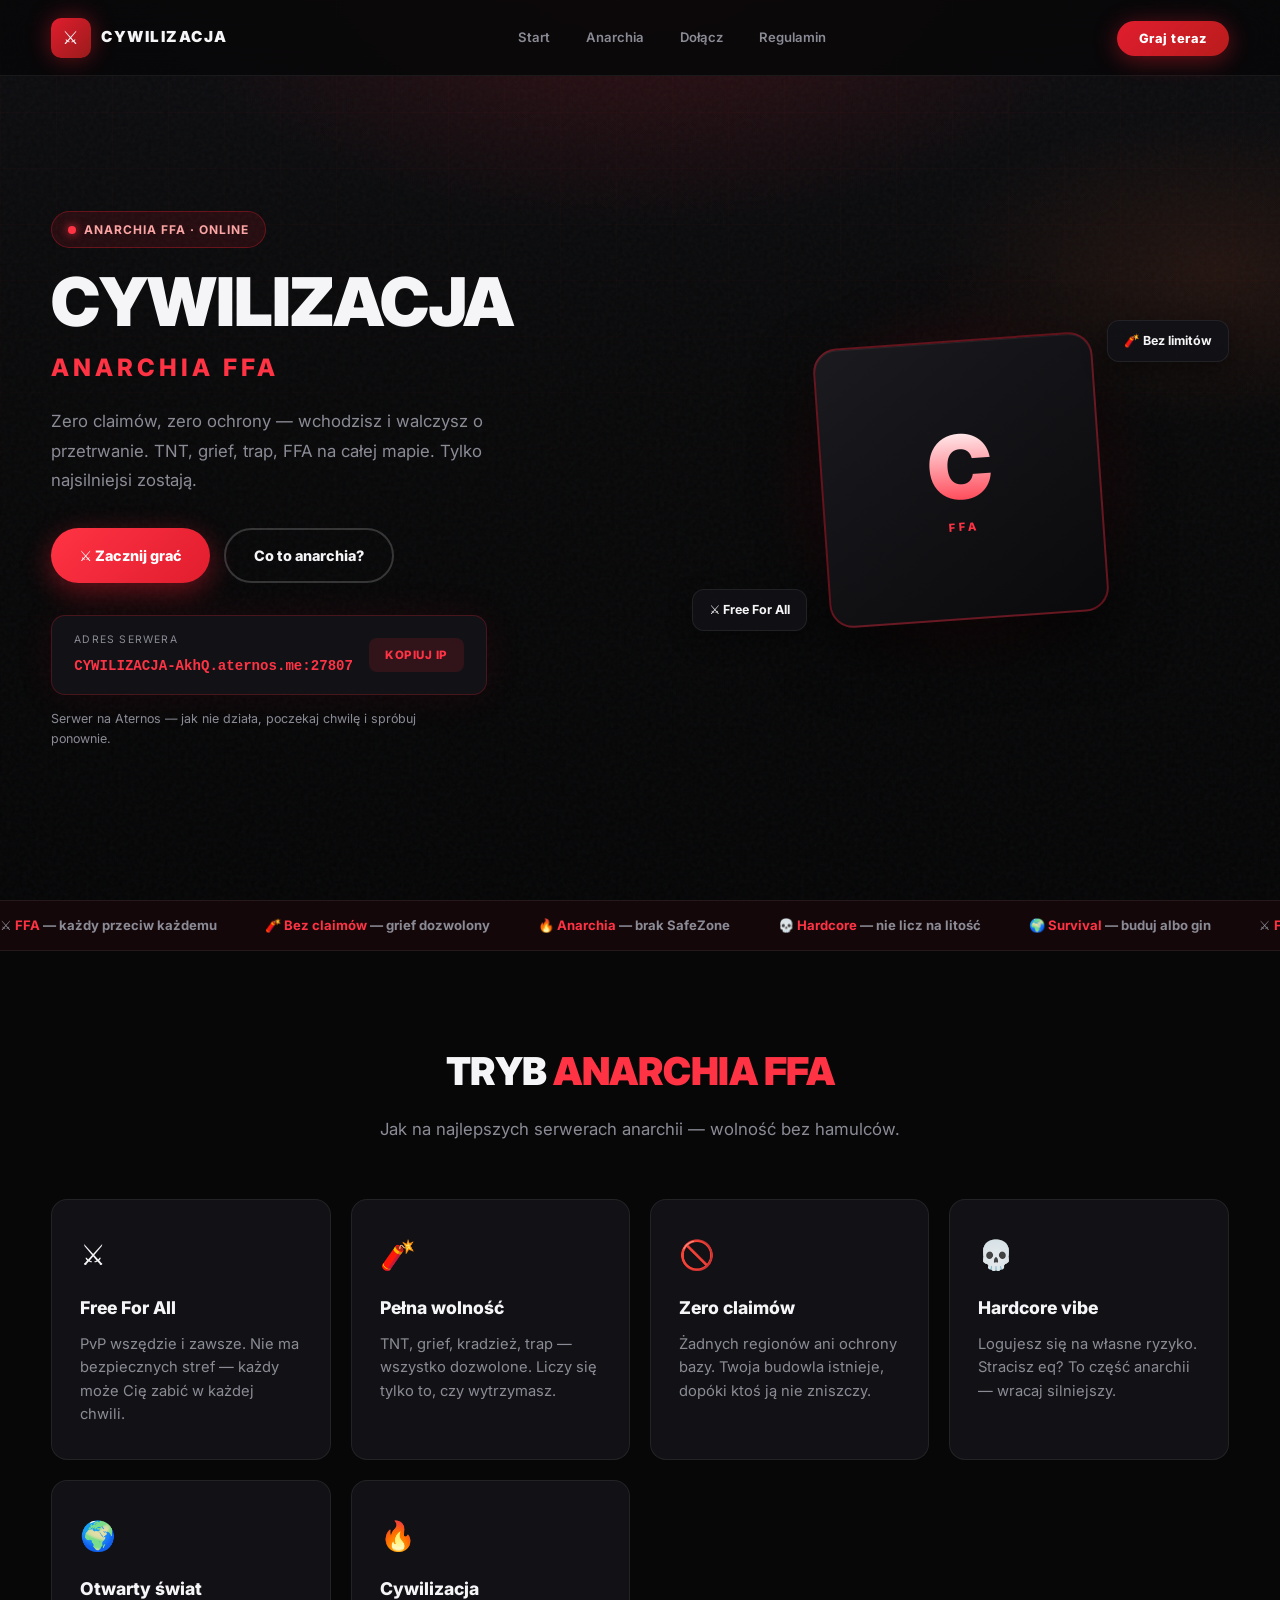
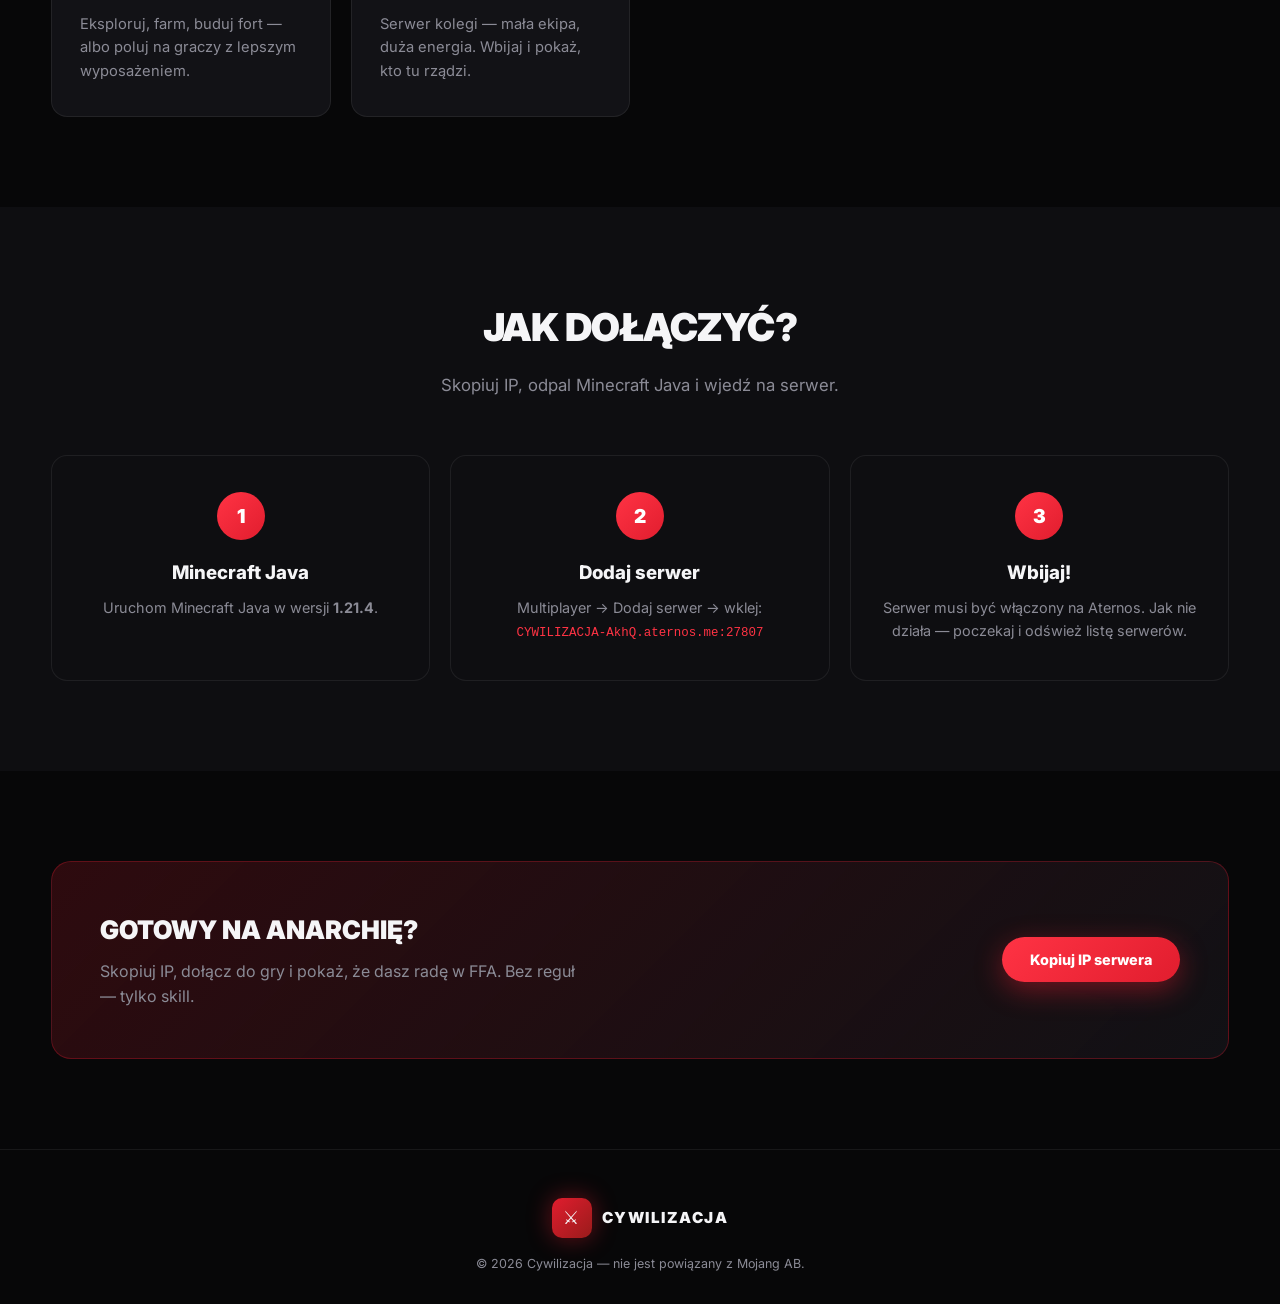
==== commit cf71020f: "CYWILIZACJA: wersja 1.21.4, poczekaj zamiast kontaktu z właścicielem Co-authored-by: Cursor <cursora" ====
--- a/index.html
+++ b/index.html
@@ -65,7 +65,7 @@
                     </div>
                     <button type="button" class="ip-copy" id="copyIp">Kopiuj IP</button>
                 </div>
-                <p class="aternos-note">Serwer na Aternos — właściciel musi go włączyć, żebyś mógł wejść.</p>
+                <p class="aternos-note">Serwer na Aternos — jak nie działa, poczekaj chwilę i spróbuj ponownie.</p>
             </div>
 
             <div class="hero-visual" aria-hidden="true">
@@ -146,7 +146,7 @@
                 <div class="step">
                     <div class="step-num">1</div>
                     <h3>Minecraft Java</h3>
-                    <p>Uruchom grę w wersji zgodnej z serwerem (najczęściej 1.20+).</p>
+                    <p>Uruchom Minecraft Java w wersji <strong>1.21.4</strong>.</p>
                 </div>
                 <div class="step">
                     <div class="step-num">2</div>
@@ -156,7 +156,7 @@
                 <div class="step">
                     <div class="step-num">3</div>
                     <h3>Wbijaj!</h3>
-                    <p>Serwer musi być włączony na Aternos. Jak nie działa — napisz do właściciela.</p>
+                    <p>Serwer musi być włączony na Aternos. Jak nie działa — poczekaj i odśwież listę serwerów.</p>
                 </div>
             </div>
         </div>
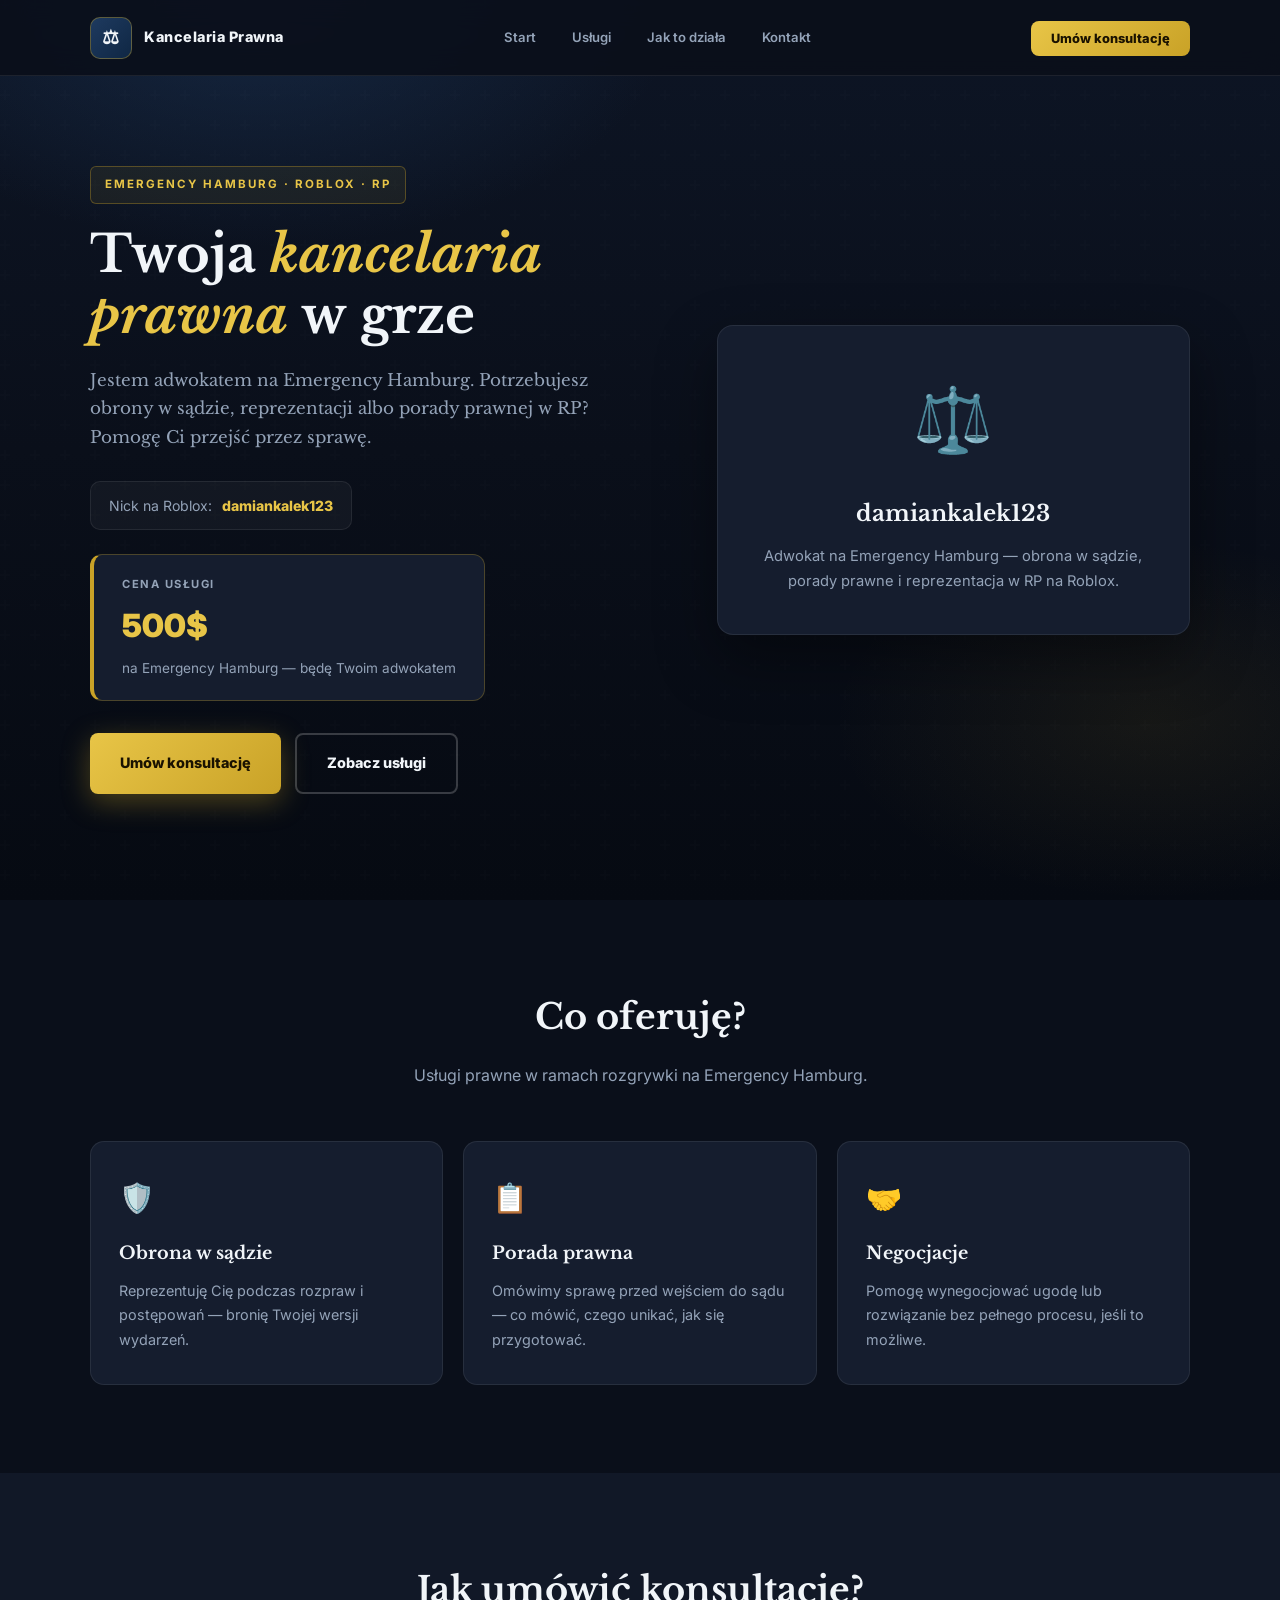
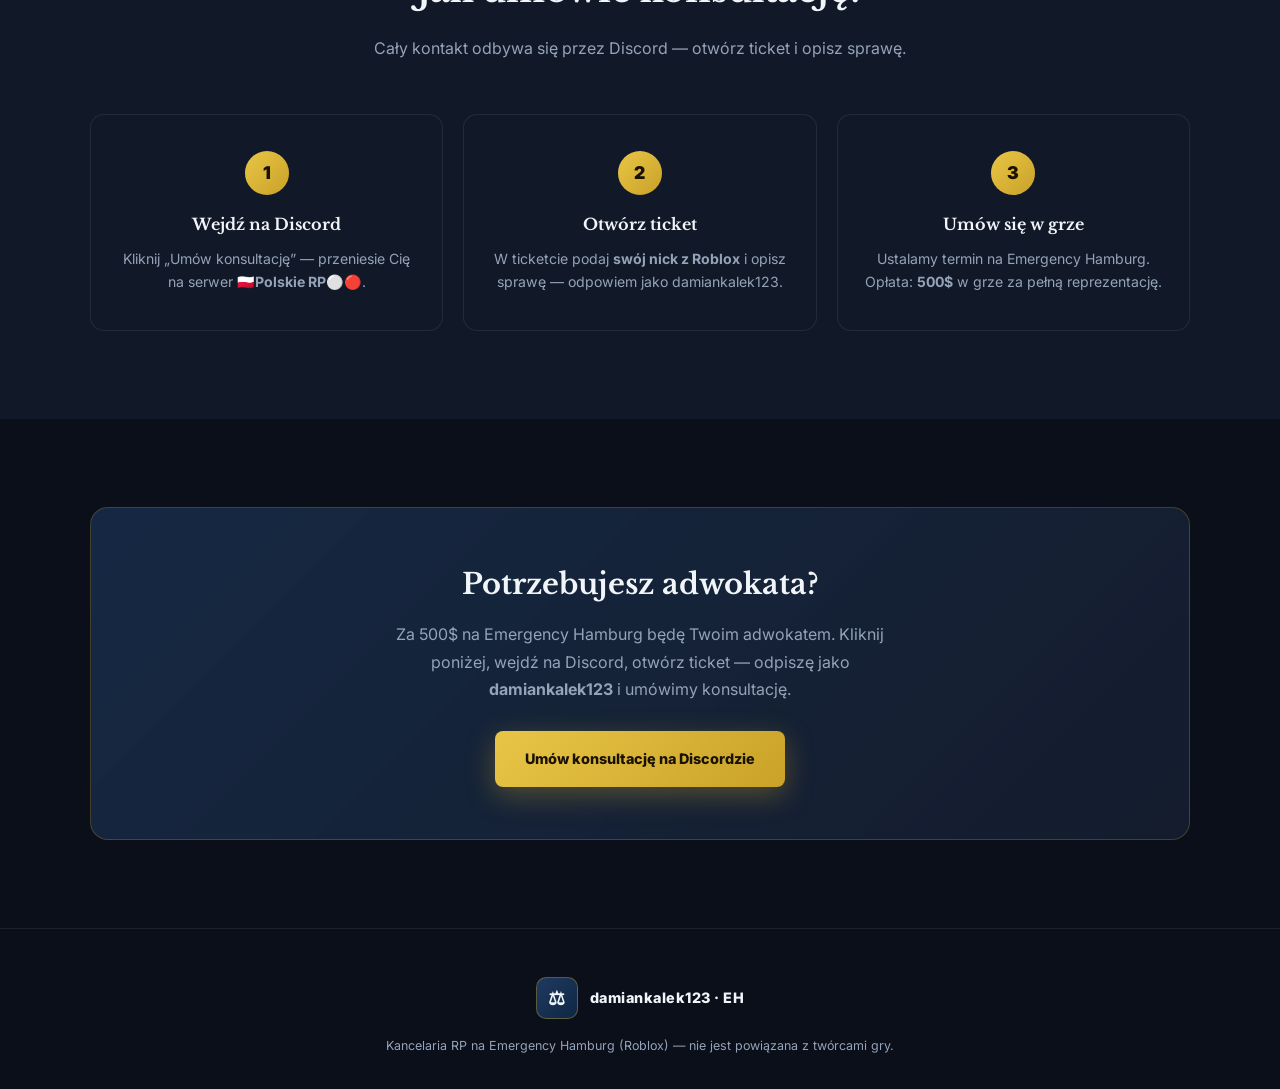
==== commit a9c35005: "Kancelaria jako strona główna, nick damiankalek123, bez Minecraft Co-authored-by: Cursor <cursoragen" ====
--- a/index.html
+++ b/index.html
@@ -3,12 +3,12 @@
 <head>
     <meta charset="UTF-8">
     <meta name="viewport" content="width=device-width, initial-scale=1.0">
-    <title>CYWILIZACJA — Anarchia FFA</title>
-    <meta name="description" content="CYWILIZACJA — serwer Minecraft Anarchia FFA. Bez reguł, pełne PvP. Dołącz teraz!">
+    <title>Kancelaria Prawna — Emergency Hamburg</title>
+    <meta name="description" content="Adwokat damiankalek123 na Emergency Hamburg (Roblox). Za 500$ będę Twoim adwokatem. Umów konsultację na Discordzie.">
     <link rel="preconnect" href="https://fonts.googleapis.com">
     <link rel="preconnect" href="https://fonts.gstatic.com" crossorigin>
-    <link href="https://fonts.googleapis.com/css2?family=Inter:wght@400;600;700;800;900&display=swap" rel="stylesheet">
-    <link rel="stylesheet" href="style.css">
+    <link href="https://fonts.googleapis.com/css2?family=Inter:wght@400;600;700;800&family=Libre+Baskerville:ital,wght@0,400;0,700;1,400&display=swap" rel="stylesheet">
+    <link rel="stylesheet" href="kancelaria.css">
 </head>
 <body>
 
@@ -17,17 +17,17 @@
     <header class="nav">
         <div class="container nav-inner">
             <a href="index.html" class="logo">
-                <span class="logo-icon">⚔</span>
-                CYWILIZACJA
+                <span class="logo-icon">⚖</span>
+                Kancelaria Prawna
             </a>
             <nav class="nav-links" aria-label="Menu">
                 <a href="#start">Start</a>
-                <a href="#tryb">Anarchia</a>
-                <a href="#dolacz">Dołącz</a>
-                <a href="regulamin.html">Regulamin</a>
+                <a href="#uslugi">Usługi</a>
+                <a href="#jak">Jak to działa</a>
+                <a href="#kontakt">Kontakt</a>
             </nav>
             <div class="nav-cta-wrap">
-                <a href="#dolacz" class="nav-cta">Graj teraz</a>
+                <a href="https://discord.gg/7cSy8CDt9N" target="_blank" rel="noopener noreferrer" class="nav-cta">Umów konsultację</a>
             </div>
             <button class="menu-btn" type="button" id="menuBtn" aria-label="Menu">☰</button>
         </div>
@@ -35,141 +35,102 @@
 
     <div class="mobile-menu" id="mobileMenu">
         <a href="#start">Start</a>
-        <a href="#tryb">Anarchia</a>
-        <a href="#dolacz">Dołącz</a>
-        <a href="regulamin.html">Regulamin</a>
-        <a href="#dolacz" class="btn btn-primary" style="margin-top:8px;text-align:center;">Graj teraz</a>
+        <a href="#uslugi">Usługi</a>
+        <a href="#jak">Jak to działa</a>
+        <a href="#kontakt">Kontakt</a>
+        <a href="https://discord.gg/7cSy8CDt9N" target="_blank" rel="noopener noreferrer" class="btn btn-primary" style="margin-top:8px;text-align:center;">Umów konsultację</a>
     </div>
 
     <section class="hero" id="start">
         <div class="container hero-grid">
             <div class="hero-content">
-                <div class="hero-badge">
-                    <span class="hero-badge-dot"></span>
-                    Anarchia FFA · Online
+                <span class="hero-badge">Emergency Hamburg · Roblox · RP</span>
+                <h1>Twoja <em>kancelaria prawna</em> w grze</h1>
+                <p class="hero-lead">
+                    Jestem adwokatem na Emergency Hamburg. Potrzebujesz obrony w sądzie,
+                    reprezentacji albo porady prawnej w RP? Pomogę Ci przejść przez sprawę.
+                </p>
+                <div class="roblox-nick">
+                    <span>Nick na Roblox:</span>
+                    <strong>damiankalek123</strong>
                 </div>
-                <h1>Cywilizacja</h1>
-                <p class="hero-tag">Anarchia FFA</p>
-                <p class="hero-lead">
-                    Zero claimów, zero ochrony — wchodzisz i walczysz o przetrwanie.
-                    TNT, grief, trap, FFA na całej mapie. Tylko najsilniejsi zostają.
-                </p>
+                <div class="price-box">
+                    <span class="price-label">Cena usługi</span>
+                    <span class="price-value">500$</span>
+                    <span class="price-desc">na Emergency Hamburg — będę Twoim adwokatem</span>
+                </div>
                 <div class="hero-btns">
-                    <a href="#dolacz" class="btn btn-primary">⚔ Zacznij grać</a>
-                    <a href="#tryb" class="btn btn-outline">Co to anarchia?</a>
+                    <a href="https://discord.gg/7cSy8CDt9N" target="_blank" rel="noopener noreferrer" class="btn btn-primary">Umów konsultację</a>
+                    <a href="#uslugi" class="btn btn-outline">Zobacz usługi</a>
                 </div>
-                <div class="ip-card">
-                    <div>
-                        <div class="ip-label">Adres serwera</div>
-                        <code id="serverIp">CYWILIZACJA-AkhQ.aternos.me:27807</code>
-                    </div>
-                    <button type="button" class="ip-copy" id="copyIp">Kopiuj IP</button>
-                </div>
-                <p class="aternos-note">Serwer na Aternos — jak nie działa, poczekaj chwilę i spróbuj ponownie.</p>
             </div>
 
-            <div class="hero-visual" aria-hidden="true">
-                <div class="hero-glow"></div>
-                <div class="hero-emblem">
-                    <span class="hero-emblem-letter">C</span>
-                    <span class="hero-emblem-sub">FFA</span>
-                </div>
-                <span class="float-badge top">🧨 Bez limitów</span>
-                <span class="float-badge bottom">⚔ Free For All</span>
+            <div class="hero-card">
+                <div class="hero-card-icon">⚖️</div>
+                <h2>damiankalek123</h2>
+                <p>Adwokat na Emergency Hamburg — obrona w sądzie, porady prawne i reprezentacja w RP na Roblox.</p>
             </div>
         </div>
     </section>
 
-    <div class="ticker" aria-hidden="true">
-        <div class="ticker-track">
-            <span>⚔ <strong>FFA</strong> — każdy przeciw każdemu</span>
-            <span>🧨 <strong>Bez claimów</strong> — grief dozwolony</span>
-            <span>🔥 <strong>Anarchia</strong> — brak SafeZone</span>
-            <span>💀 <strong>Hardcore</strong> — nie licz na litość</span>
-            <span>🌍 <strong>Survival</strong> — buduj albo gin</span>
-            <span>⚔ <strong>FFA</strong> — każdy przeciw każdemu</span>
-            <span>🧨 <strong>Bez claimów</strong> — grief dozwolony</span>
-            <span>🔥 <strong>Anarchia</strong> — brak SafeZone</span>
-            <span>💀 <strong>Hardcore</strong> — nie licz na litość</span>
-            <span>🌍 <strong>Survival</strong> — buduj albo gin</span>
-        </div>
-    </div>
-
-    <section class="section" id="tryb">
+    <section class="section" id="uslugi">
         <div class="container">
             <div class="section-head">
-                <h2>Tryb <span class="accent">Anarchia FFA</span></h2>
-                <p>Jak na najlepszych serwerach anarchii — wolność bez hamulców.</p>
+                <h2>Co oferuję?</h2>
+                <p>Usługi prawne w ramach rozgrywki na Emergency Hamburg.</p>
             </div>
-            <div class="features">
-                <article class="feature">
-                    <div class="feature-icon">⚔️</div>
-                    <h3>Free For All</h3>
-                    <p>PvP wszędzie i zawsze. Nie ma bezpiecznych stref — każdy może Cię zabić w każdej chwili.</p>
+            <div class="services">
+                <article class="service">
+                    <div class="service-icon">🛡️</div>
+                    <h3>Obrona w sądzie</h3>
+                    <p>Reprezentuję Cię podczas rozpraw i postępowań — bronię Twojej wersji wydarzeń.</p>
                 </article>
-                <article class="feature">
-                    <div class="feature-icon">🧨</div>
-                    <h3>Pełna wolność</h3>
-                    <p>TNT, grief, kradzież, trap — wszystko dozwolone. Liczy się tylko to, czy wytrzymasz.</p>
+                <article class="service">
+                    <div class="service-icon">📋</div>
+                    <h3>Porada prawna</h3>
+                    <p>Omówimy sprawę przed wejściem do sądu — co mówić, czego unikać, jak się przygotować.</p>
                 </article>
-                <article class="feature">
-                    <div class="feature-icon">🚫</div>
-                    <h3>Zero claimów</h3>
-                    <p>Żadnych regionów ani ochrony bazy. Twoja budowla istnieje, dopóki ktoś ją nie zniszczy.</p>
-                </article>
-                <article class="feature">
-                    <div class="feature-icon">💀</div>
-                    <h3>Hardcore vibe</h3>
-                    <p>Logujesz się na własne ryzyko. Stracisz eq? To część anarchii — wracaj silniejszy.</p>
-                </article>
-                <article class="feature">
-                    <div class="feature-icon">🌍</div>
-                    <h3>Otwarty świat</h3>
-                    <p>Eksploruj, farm, buduj fort — albo poluj na graczy z lepszym wyposażeniem.</p>
-                </article>
-                <article class="feature">
-                    <div class="feature-icon">🔥</div>
-                    <h3>Cywilizacja</h3>
-                    <p>Serwer kolegi — mała ekipa, duża energia. Wbijaj i pokaż, kto tu rządzi.</p>
+                <article class="service">
+                    <div class="service-icon">🤝</div>
+                    <h3>Negocjacje</h3>
+                    <p>Pomogę wynegocjować ugodę lub rozwiązanie bez pełnego procesu, jeśli to możliwe.</p>
                 </article>
             </div>
         </div>
     </section>
 
-    <section class="section" id="dolacz" style="background: var(--bg-2);">
+    <section class="section" id="jak" style="background: var(--bg-2);">
         <div class="container">
             <div class="section-head">
-                <h2>Jak dołączyć?</h2>
-                <p>Skopiuj IP, odpal Minecraft Java i wjedź na serwer.</p>
+                <h2>Jak umówić konsultację?</h2>
+                <p>Cały kontakt odbywa się przez Discord — otwórz ticket i opisz sprawę.</p>
             </div>
             <div class="steps">
                 <div class="step">
                     <div class="step-num">1</div>
-                    <h3>Minecraft Java</h3>
-                    <p>Uruchom Minecraft Java w wersji <strong>1.21.4</strong>.</p>
+                    <h3>Wejdź na Discord</h3>
+                    <p>Kliknij „Umów konsultację” — przeniesie Cię na serwer <strong>🇵🇱Polskie RP⚪🔴</strong>.</p>
                 </div>
                 <div class="step">
                     <div class="step-num">2</div>
-                    <h3>Dodaj serwer</h3>
-                    <p>Multiplayer → Dodaj serwer → wklej:<br><code>CYWILIZACJA-AkhQ.aternos.me:27807</code></p>
+                    <h3>Otwórz ticket</h3>
+                    <p>W ticketcie podaj <strong>swój nick z Roblox</strong> i opisz sprawę — odpowiem jako damiankalek123.</p>
                 </div>
                 <div class="step">
                     <div class="step-num">3</div>
-                    <h3>Wbijaj!</h3>
-                    <p>Serwer musi być włączony na Aternos. Jak nie działa — poczekaj i odśwież listę serwerów.</p>
+                    <h3>Umów się w grze</h3>
+                    <p>Ustalamy termin na Emergency Hamburg. Opłata: <strong>500$</strong> w grze za pełną reprezentację.</p>
                 </div>
             </div>
         </div>
     </section>
 
-    <section class="section">
+    <section class="section" id="kontakt">
         <div class="container">
-            <div class="cta-banner">
-                <div>
-                    <h2>Gotowy na anarchię?</h2>
-                    <p>Skopiuj IP, dołącz do gry i pokaż, że dasz radę w FFA. Bez reguł — tylko skill.</p>
-                </div>
-                <button type="button" class="btn btn-primary" id="copyIp2">Kopiuj IP serwera</button>
+            <div class="cta-block">
+                <h2>Potrzebujesz adwokata?</h2>
+                <p>Za 500$ na Emergency Hamburg będę Twoim adwokatem. Kliknij poniżej, wejdź na Discord, otwórz ticket — odpiszę jako <strong>damiankalek123</strong> i umówimy konsultację.</p>
+                <a href="https://discord.gg/7cSy8CDt9N" target="_blank" rel="noopener noreferrer" class="btn btn-primary">Umów konsultację na Discordzie</a>
             </div>
         </div>
     </section>
@@ -177,10 +138,10 @@
     <footer class="footer">
         <div class="container">
             <a href="index.html" class="logo">
-                <span class="logo-icon">⚔</span>
-                CYWILIZACJA
+                <span class="logo-icon">⚖</span>
+                damiankalek123 · EH
             </a>
-            <p>&copy; 2026 Cywilizacja — nie jest powiązany z Mojang AB.</p>
+            <p>Kancelaria RP na Emergency Hamburg (Roblox) — nie jest powiązana z twórcami gry.</p>
         </div>
     </footer>
 
@@ -191,22 +152,6 @@
         mobileMenu?.querySelectorAll('a').forEach((a) => {
             a.addEventListener('click', () => mobileMenu.classList.remove('open'));
         });
-
-        const ip = 'CYWILIZACJA-AkhQ.aternos.me:27807';
-
-        async function copyIp(btn, okText) {
-            try {
-                await navigator.clipboard.writeText(ip);
-                const prev = btn.textContent;
-                btn.textContent = okText;
-                setTimeout(() => { btn.textContent = prev; }, 1500);
-            } catch {
-                btn.textContent = 'Zaznacz IP ręcznie';
-            }
-        }
-
-        document.getElementById('copyIp')?.addEventListener('click', (e) => copyIp(e.target, 'Skopiowano!'));
-        document.getElementById('copyIp2')?.addEventListener('click', (e) => copyIp(e.target, 'Skopiowano!'));
     </script>
 </body>
 </html>
--- a/kancelaria.css
+++ b/kancelaria.css
@@ -0,0 +1,522 @@
+:root {
+    --bg: #0a0f1a;
+    --bg-2: #111827;
+    --card: #151d2e;
+    --gold: #c9a227;
+    --gold-light: #e8c547;
+    --gold-glow: rgba(201, 162, 39, 0.35);
+    --navy: #1e3a5f;
+    --text: #f1f5f9;
+    --text-dim: #94a3b8;
+    --border: rgba(255, 255, 255, 0.08);
+    --nav-h: 76px;
+    --max: 1100px;
+}
+
+* {
+    box-sizing: border-box;
+    margin: 0;
+    padding: 0;
+}
+
+html {
+    scroll-behavior: smooth;
+}
+
+body {
+    font-family: 'Libre Baskerville', Georgia, serif;
+    background: var(--bg);
+    color: var(--text);
+    line-height: 1.7;
+    overflow-x: hidden;
+}
+
+.sans {
+    font-family: 'Inter', system-ui, sans-serif;
+}
+
+a {
+    color: inherit;
+    text-decoration: none;
+}
+
+.container {
+    width: min(var(--max), 92%);
+    margin: 0 auto;
+}
+
+.page-bg {
+    position: fixed;
+    inset: 0;
+    z-index: -1;
+    background:
+        radial-gradient(ellipse 60% 50% at 20% 0%, rgba(30, 58, 95, 0.5), transparent 55%),
+        radial-gradient(ellipse 50% 40% at 90% 80%, rgba(201, 162, 39, 0.08), transparent 50%),
+        linear-gradient(180deg, #0d1525 0%, var(--bg) 50%, #060a12 100%);
+}
+
+.page-bg::after {
+    content: '';
+    position: absolute;
+    inset: 0;
+    background: url("data:image/svg+xml,%3Csvg width='60' height='60' viewBox='0 0 60 60' xmlns='http://www.w3.org/2000/svg'%3E%3Cg fill='none' fill-rule='evenodd'%3E%3Cg fill='%23ffffff' fill-opacity='0.02'%3E%3Cpath d='M36 34v-4h-2v4h-4v2h4v4h2v-4h4v-2h-4zm0-30V0h-2v4h-4v2h4v4h2V6h4V4h-4zM6 34v-4H4v4H0v2h4v4h2v-4h4v-2H6zM6 4V0H4v4H0v2h4v4h2V6h4V4H6z'/%3E%3C/g%3E%3C/g%3E%3C/svg%3E");
+    opacity: 0.5;
+}
+
+.nav {
+    position: fixed;
+    top: 0;
+    left: 0;
+    right: 0;
+    height: var(--nav-h);
+    z-index: 1000;
+    background: rgba(10, 15, 26, 0.9);
+    backdrop-filter: blur(14px);
+    border-bottom: 1px solid var(--border);
+}
+
+.nav-inner {
+    height: 100%;
+    display: flex;
+    align-items: center;
+    justify-content: space-between;
+    gap: 20px;
+}
+
+.logo {
+    display: flex;
+    align-items: center;
+    gap: 12px;
+    font-family: 'Inter', sans-serif;
+    font-weight: 800;
+    font-size: 0.9rem;
+    letter-spacing: 0.5px;
+}
+
+.logo-icon {
+    width: 42px;
+    height: 42px;
+    border-radius: 10px;
+    background: linear-gradient(135deg, var(--navy), #0f2744);
+    border: 1px solid rgba(201, 162, 39, 0.4);
+    display: flex;
+    align-items: center;
+    justify-content: center;
+    font-size: 1.2rem;
+}
+
+.nav-links {
+    display: flex;
+    gap: 8px;
+}
+
+.nav-links a {
+    font-family: 'Inter', sans-serif;
+    font-size: 0.82rem;
+    font-weight: 600;
+    color: var(--text-dim);
+    padding: 8px 14px;
+    border-radius: 8px;
+    transition: color 0.2s, background 0.2s;
+}
+
+.nav-links a:hover {
+    color: var(--text);
+    background: rgba(255, 255, 255, 0.05);
+}
+
+.nav-cta {
+    font-family: 'Inter', sans-serif;
+    padding: 10px 20px;
+    border-radius: 8px;
+    background: linear-gradient(135deg, var(--gold-light), var(--gold));
+    color: #1a1200;
+    font-weight: 800;
+    font-size: 0.8rem;
+    transition: transform 0.2s, box-shadow 0.2s;
+}
+
+.nav-cta:hover {
+    transform: translateY(-2px);
+    box-shadow: 0 8px 28px var(--gold-glow);
+}
+
+.menu-btn {
+    display: none;
+    width: 44px;
+    height: 44px;
+    border: 1px solid var(--border);
+    border-radius: 10px;
+    background: transparent;
+    color: var(--text);
+    font-size: 1.4rem;
+    cursor: pointer;
+}
+
+.mobile-menu {
+    display: none;
+    position: fixed;
+    top: var(--nav-h);
+    left: 0;
+    right: 0;
+    background: rgba(10, 15, 26, 0.98);
+    border-bottom: 1px solid var(--border);
+    padding: 20px;
+    flex-direction: column;
+    gap: 14px;
+    z-index: 999;
+}
+
+.mobile-menu.open {
+    display: flex;
+}
+
+.mobile-menu a {
+    font-family: 'Inter', sans-serif;
+    font-weight: 600;
+    padding: 10px 0;
+    border-bottom: 1px solid var(--border);
+}
+
+.hero {
+    min-height: 100vh;
+    padding: calc(var(--nav-h) + 64px) 0 80px;
+    display: flex;
+    align-items: center;
+}
+
+.hero-grid {
+    display: grid;
+    grid-template-columns: 1.1fr 0.9fr;
+    gap: 48px;
+    align-items: center;
+}
+
+.hero-badge {
+    display: inline-block;
+    font-family: 'Inter', sans-serif;
+    font-size: 0.72rem;
+    font-weight: 700;
+    letter-spacing: 2px;
+    text-transform: uppercase;
+    color: var(--gold-light);
+    margin-bottom: 20px;
+    padding: 8px 14px;
+    border: 1px solid rgba(201, 162, 39, 0.35);
+    border-radius: 6px;
+    background: rgba(201, 162, 39, 0.08);
+}
+
+.hero h1 {
+    font-size: clamp(2rem, 4.5vw, 3.2rem);
+    font-weight: 700;
+    line-height: 1.2;
+    margin-bottom: 20px;
+}
+
+.hero h1 em {
+    font-style: italic;
+    color: var(--gold-light);
+}
+
+.hero-lead {
+    color: var(--text-dim);
+    font-size: 1.05rem;
+    max-width: 520px;
+    margin-bottom: 28px;
+}
+
+.price-box {
+    display: inline-flex;
+    flex-direction: column;
+    gap: 4px;
+    padding: 20px 28px;
+    margin-bottom: 32px;
+    background: var(--card);
+    border: 1px solid rgba(201, 162, 39, 0.3);
+    border-radius: 12px;
+    border-left: 4px solid var(--gold);
+}
+
+.price-label {
+    font-family: 'Inter', sans-serif;
+    font-size: 0.7rem;
+    font-weight: 700;
+    text-transform: uppercase;
+    letter-spacing: 1.5px;
+    color: var(--text-dim);
+}
+
+.price-value {
+    font-family: 'Inter', sans-serif;
+    font-size: 2rem;
+    font-weight: 900;
+    color: var(--gold-light);
+}
+
+.price-desc {
+    font-family: 'Inter', sans-serif;
+    font-size: 0.85rem;
+    color: var(--text-dim);
+}
+
+.roblox-nick {
+    display: inline-flex;
+    align-items: center;
+    gap: 10px;
+    padding: 12px 18px;
+    margin-bottom: 24px;
+    background: rgba(255, 255, 255, 0.04);
+    border: 1px solid var(--border);
+    border-radius: 10px;
+    font-family: 'Inter', sans-serif;
+    font-size: 0.88rem;
+    color: var(--text-dim);
+}
+
+.roblox-nick strong {
+    color: var(--gold-light);
+    font-weight: 800;
+}
+
+.hero-btns {
+    display: flex;
+    flex-wrap: wrap;
+    gap: 14px;
+}
+
+.btn {
+    display: inline-flex;
+    align-items: center;
+    justify-content: center;
+    gap: 8px;
+    padding: 16px 30px;
+    border-radius: 8px;
+    font-family: 'Inter', sans-serif;
+    font-weight: 800;
+    font-size: 0.9rem;
+    transition: transform 0.2s, box-shadow 0.2s;
+    cursor: pointer;
+    border: none;
+}
+
+.btn-primary {
+    background: linear-gradient(135deg, var(--gold-light), var(--gold));
+    color: #1a1200;
+    box-shadow: 0 8px 28px var(--gold-glow);
+}
+
+.btn-primary:hover {
+    transform: translateY(-2px);
+    box-shadow: 0 12px 36px var(--gold-glow);
+}
+
+.btn-outline {
+    background: transparent;
+    color: var(--text);
+    border: 2px solid rgba(255, 255, 255, 0.2);
+}
+
+.btn-outline:hover {
+    border-color: var(--gold);
+    color: var(--gold-light);
+}
+
+.hero-card {
+    padding: 40px 36px;
+    background: var(--card);
+    border: 1px solid var(--border);
+    border-radius: 16px;
+    text-align: center;
+    box-shadow: 0 24px 60px rgba(0, 0, 0, 0.4);
+}
+
+.hero-card-icon {
+    font-size: 4rem;
+    margin-bottom: 20px;
+}
+
+.hero-card h2 {
+    font-size: 1.4rem;
+    margin-bottom: 12px;
+}
+
+.hero-card p {
+    font-family: 'Inter', sans-serif;
+    color: var(--text-dim);
+    font-size: 0.92rem;
+}
+
+.section {
+    padding: 88px 0;
+}
+
+.section-head {
+    text-align: center;
+    max-width: 600px;
+    margin: 0 auto 52px;
+}
+
+.section-head h2 {
+    font-size: clamp(1.6rem, 3vw, 2.2rem);
+    margin-bottom: 14px;
+}
+
+.section-head p {
+    font-family: 'Inter', sans-serif;
+    color: var(--text-dim);
+    font-size: 1rem;
+}
+
+.services {
+    display: grid;
+    grid-template-columns: repeat(auto-fit, minmax(260px, 1fr));
+    gap: 20px;
+}
+
+.service {
+    padding: 32px 28px;
+    background: var(--card);
+    border: 1px solid var(--border);
+    border-radius: 14px;
+    transition: border-color 0.25s, transform 0.25s;
+}
+
+.service:hover {
+    border-color: rgba(201, 162, 39, 0.35);
+    transform: translateY(-4px);
+}
+
+.service-icon {
+    font-size: 1.8rem;
+    margin-bottom: 16px;
+}
+
+.service h3 {
+    font-size: 1.1rem;
+    margin-bottom: 10px;
+}
+
+.service p {
+    font-family: 'Inter', sans-serif;
+    color: var(--text-dim);
+    font-size: 0.9rem;
+}
+
+.steps {
+    display: grid;
+    grid-template-columns: repeat(3, 1fr);
+    gap: 20px;
+}
+
+.step {
+    text-align: center;
+    padding: 36px 24px;
+    background: var(--bg-2);
+    border-radius: 14px;
+    border: 1px solid var(--border);
+}
+
+.step-num {
+    width: 44px;
+    height: 44px;
+    margin: 0 auto 16px;
+    border-radius: 50%;
+    background: linear-gradient(135deg, var(--gold-light), var(--gold));
+    color: #1a1200;
+    font-family: 'Inter', sans-serif;
+    font-weight: 900;
+    font-size: 1.1rem;
+    display: flex;
+    align-items: center;
+    justify-content: center;
+}
+
+.step h3 {
+    font-size: 1rem;
+    margin-bottom: 8px;
+}
+
+.step p {
+    font-family: 'Inter', sans-serif;
+    color: var(--text-dim);
+    font-size: 0.88rem;
+}
+
+.cta-block {
+    padding: 52px 48px;
+    border-radius: 18px;
+    background: linear-gradient(135deg, rgba(30, 58, 95, 0.6), rgba(21, 29, 46, 0.95));
+    border: 1px solid rgba(201, 162, 39, 0.25);
+    text-align: center;
+}
+
+.cta-block h2 {
+    font-size: 1.8rem;
+    margin-bottom: 12px;
+}
+
+.cta-block p {
+    font-family: 'Inter', sans-serif;
+    color: var(--text-dim);
+    max-width: 520px;
+    margin: 0 auto 28px;
+    font-size: 1rem;
+}
+
+.footer {
+    padding: 48px 0 32px;
+    border-top: 1px solid var(--border);
+    text-align: center;
+}
+
+.footer p {
+    font-family: 'Inter', sans-serif;
+    color: var(--text-dim);
+    font-size: 0.78rem;
+}
+
+.footer .logo {
+    justify-content: center;
+    margin-bottom: 16px;
+}
+
+@media (max-width: 900px) {
+    .nav-links,
+    .nav-cta-wrap {
+        display: none;
+    }
+
+    .menu-btn {
+        display: flex;
+        align-items: center;
+        justify-content: center;
+    }
+
+    .hero-grid {
+        grid-template-columns: 1fr;
+        text-align: center;
+    }
+
+    .hero-lead,
+    .price-box {
+        margin-left: auto;
+        margin-right: auto;
+    }
+
+    .hero-btns {
+        justify-content: center;
+    }
+
+    .hero-card {
+        order: -1;
+    }
+
+    .steps {
+        grid-template-columns: 1fr;
+    }
+
+    .cta-block {
+        padding: 36px 24px;
+    }
+}
